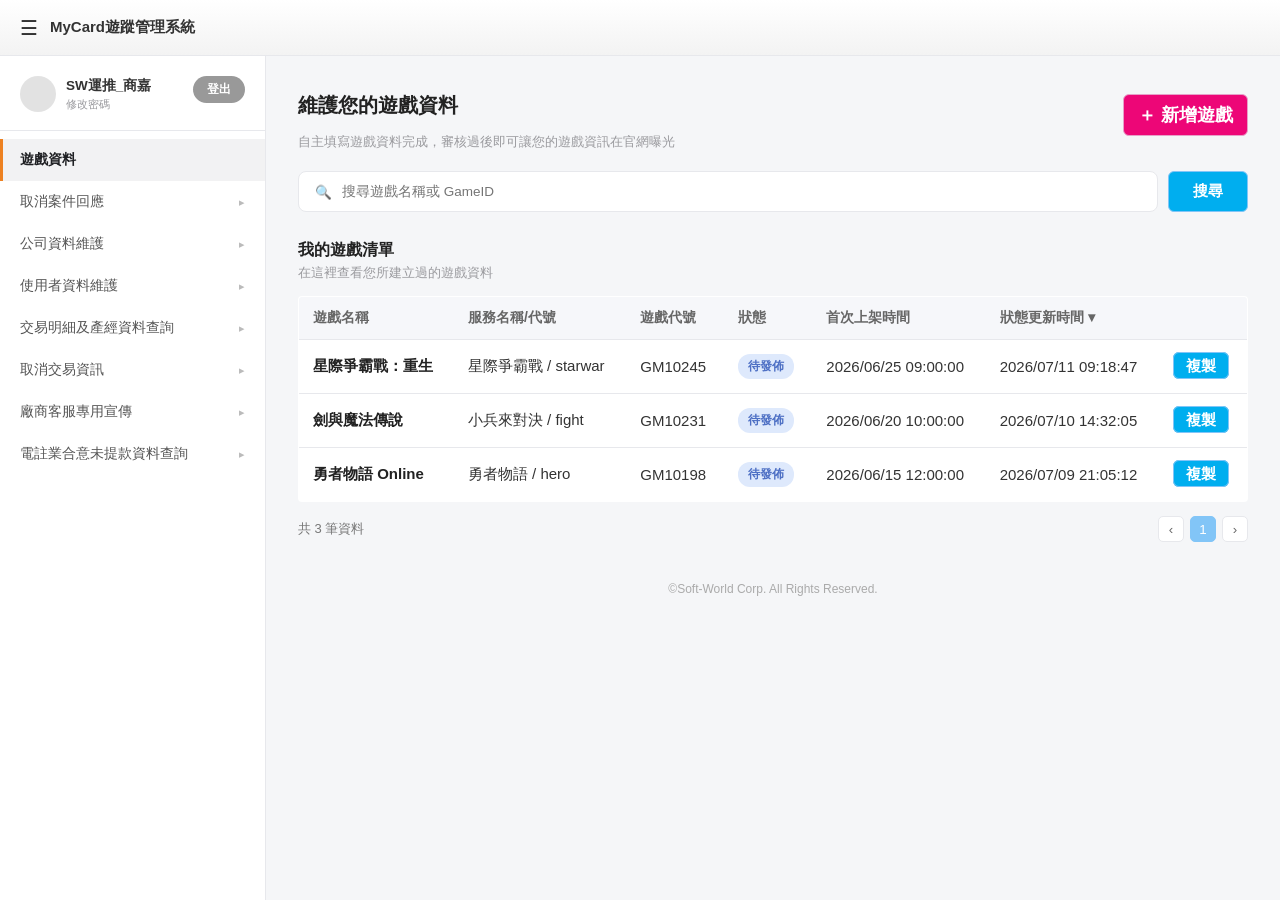
==== index.html @ adffa4f6 "0922第一次版型樣式上傳" ====
<!DOCTYPE html>
<html lang="zh-Hant">
<head>
<meta charset="UTF-8">
<title>MyCard遊蹤管理系統</title>
<link rel="stylesheet" href="css/L.css">
<link rel="stylesheet" href="css/LM.css" media="only screen and (min-width:1381px) and (max-width:1680px)">
<link rel="stylesheet" href="css/LMM.css" media="only screen and (min-width:1025px) and (max-width:1380px)">
<link rel="stylesheet" href="css/M.css" media="only screen and (min-width:600px) and (max-width:1024px)">
<link rel="stylesheet" href="css/S.css" media="only screen and (max-width:599px)">
<link rel="stylesheet" href="css/animate.min.css">
<link rel="stylesheet" href="css/motion.css"
	
<!-- jquery引入檔 -->
<script src="js/jquery-3.6.0.min.js"></script>
<script src="js/sidebar.js"></script>


</head>
<body>

<div class="topbar">
  <div class="topbar-left">
    <span class="hamburger">&#9776;</span>
	<span class="hamburger2">&#9776;</span>
    <span class="logo">MyCard遊蹤管理系統</span>
  </div>
</div>

<div class="layout">
  <div class="sidebar">
    <div class="profile">
      <div class="avatar"></div>
      <div>
        <div class="profile-name">SW運推_商嘉</div>
        <div class="profile-sub">修改密碼</div>
      </div>
      <button class="logout-btn">登出</button>
    </div>

    <div class="nav-item active-top">遊戲資料</div>
    <div class="nav-item">取消案件回應 <span class="arrow">▸</span></div>
    <div class="nav-item">公司資料維護 <span class="arrow">▸</span></div>
    <div class="nav-item">使用者資料維護 <span class="arrow">▸</span></div>
    <div class="nav-item">交易明細及產經資料查詢 <span class="arrow">▸</span></div>
    <div class="nav-item">取消交易資訊 <span class="arrow">▸</span></div>
    <div class="nav-item">廠商客服專用宣傳 <span class="arrow">▸</span></div>
    <div class="nav-item">電註業合意未提款資料查詢 <span class="arrow">▸</span></div>
  </div>

  <div class="main">

    <!-- ============ PAGE: 功能首頁 ============ -->
    <div id="page-home">
      <div class="page-header-row">
        <div class="page-header-text">
          <h1>維護您的遊戲資料</h1>
          <p>自主填寫遊戲資料完成，審核過後即可讓您的遊戲資訊在官網曝光</p>
        </div>
        <button class="btn-add-game" id="btnAddGame">＋ 新增遊戲</button>
      </div>

      <div class="search-row">
        <div class="search-box">🔍 <input type="text" placeholder="搜尋遊戲名稱或 GameID"></div>
        <button class="btn-search">搜尋</button>
      </div>

      <div class="list-header">
        <h2>我的遊戲清單</h2>
        <p>在這裡查看您所建立過的遊戲資料</p>
      </div>

      <table>
        <thead>
          <tr>
            <th>遊戲名稱</th>
            <th>服務名稱/代號</th>
            <th>遊戲代號</th>
            <th>狀態</th>
            <th>首次上架時間</th>
            <th>狀態更新時間 ▾</th>
			<th></th>
          </tr>
        </thead>
        <tbody>
          <tr>
            <td class="game-name">星際爭霸戰：重生</td>
            <td>星際爭霸戰 / starwar</td>
            <td>GM10245</td>
            <td><span class="badge">待發佈</span></td>
            <td>2026/06/25 09:00:00</td>
            <td>2026/07/11 09:18:47</td>
			<td><span class="btn-copy">複製</span></td>
          </tr>
          <tr>
            <td class="game-name">劍與魔法傳說</td>
            <td>小兵來對決 / fight</td>
            <td>GM10231</td>
            <td><span class="badge">待發佈</span></td>
            <td>2026/06/20 10:00:00</td>
            <td>2026/07/10 14:32:05</td>
			<td><span class="btn-copy">複製</span></td>
          </tr>
          <tr>
            <td class="game-name">勇者物語 Online</td>
            <td>勇者物語 / hero</td>
            <td>GM10198</td>
            <td><span class="badge">待發佈</span></td>
            <td>2026/06/15 12:00:00</td>
            <td>2026/07/09 21:05:12</td>
			<td><span class="btn-copy">複製</span></td>
          </tr>
        </tbody>
      </table>

      <div class="table-footer">
        <span>共 3 筆資料</span>
        <div class="pager">
          <button>‹</button>
          <button class="active">1</button>
          <button>›</button>
        </div>
      </div>

      <div class="footer-note">©Soft-World Corp. All Rights Reserved.</div>
    </div>

    <!-- ============ PAGE: 填寫流程（Wizard） ============ -->
    <div id="page-wizard" style="display:none;">
      <div class="page-inner">

        <div class="page-header-row">
          <div class="page-header-text">
            <h1>開始填寫您的遊戲資料</h1>
            <p>您可以在這裡自行填寫及更新遊戲資料，完成後提交 MyCard 審核，審核通過後就會公開於官網首頁。跟著填寫流程完成 5 個區塊即可。</p>
            <p class="notice-text">注意：填寫過程中如果需要先離開，記得先儲存目前資料；確認都填寫完成後，再送出審核。審核通過後，MyCard 將協助您將遊戲資料公開於官網。</p>
          </div>
          <div class="header-actions">
            <button class="btn-ghost" id="btnWithdraw">撤回審核</button>
            <button class="btn-ghost primary-ghost" id="btnSave">儲存草稿</button>
            <button class="btn-ghost primary-ghost" id="btnSaveTop">送出審核</button>
          </div>
        </div>

        <div class="proto-demo-toggle" id="protoDemoToggleWrap" style="display:none;">
          <label>
            <input type="checkbox" id="simulateFailToggle">
            原型測試用：勾選以模擬「儲存草稿」失敗狀態
          </label>
        </div>

        <div class="stepper" id="stepper">
          <div class="step-node current" data-step="1">
            <div class="step-circle">1<span class="status-badge warn">!</span></div>
            <span class="step-label">遊戲基本識別資料</span>
          </div>
          <div class="step-line"></div>

          <div class="step-node" data-step="2">
            <div class="step-circle">2<span class="status-badge warn">!</span></div>
            <span class="step-label">遊戲介紹</span>
          </div>
          <div class="step-line"></div>

          <div class="step-node" data-step="3">
            <div class="step-circle">3<span class="status-badge warn">!</span></div>
            <span class="step-label">儲值入口</span>
          </div>
          <div class="step-line"></div>

          <div class="step-node" data-step="4">
            <div class="step-circle">4<span class="status-badge warn">!</span></div>
            <span class="step-label">官方與社群連結</span>
          </div>
          <div class="step-line"></div>

          <div class="step-node" data-step="5">
            <div class="step-circle">5<span class="status-badge warn">!</span></div>
            <span class="step-label">期望上架時間</span>
          </div>
        </div>

        <div class="content-card">

          <!-- Step 1: 遊戲基本識別資料 -->
          <div class="step-content" id="step-content-1">
            <h2 class="block-title">遊戲基本識別資料</h2>
            <p class="block-desc">填寫遊戲所對應的公司、服務及遊戲代號</p>

            <div class="field-group" id="field-company">
              <div class="field-label-row">
                <span class="field-label">公司名稱</span>
                <span class="required-star">*</span>
                <span class="tooltip-wrap">
                  <button class="tooltip-icon" type="button">?</button>
                  <div class="tooltip-popover">請填寫貴公司或工作室的正式名稱，用於後台核對身分，不會顯示於網站。</div>
                </span>
              </div>
              <div class="field-caption">請填寫合約上的完整公司名稱</div>
              <input class="field-input" type="text" id="field-company-input" placeholder="公司名稱">
              <div class="field-error-msg" style="display:none;">⚠ 公司名稱為必填</div>
            </div>

            <div class="field-group">
              <div class="field-label-row">
                <span class="field-label">服務名稱/代號</span>
                <span class="required-star">*</span>
                <span class="tooltip-wrap">
                  <button class="tooltip-icon" type="button">?</button>
                  <div class="tooltip-popover">由貴公司與 MyCard 合作窗口約定的服務代號，用於系統比對資料，如不清楚請洽合作窗口。</div>
                </span>
              </div>
              <div class="field-caption">選擇此遊戲所套用的 FacServiceId 及服務名稱，作為系統及帳務報表的識別資訊，不會顯示於網站。</div>
              <div class="select-wrap">
                <input class="field-input" type="text" id="field-service-input" placeholder="服務名稱/代號" readonly>
              </div>
            </div>

            <div class="field-group">
              <div class="field-label-row">
                <span class="field-label">遊戲代號</span>
                <span class="required-star">*</span>
                <span class="tooltip-wrap">
                  <button class="tooltip-icon" type="button">?</button>
                  <div class="tooltip-popover">用於系統比對遊戲資料，請填寫正確的遊戲代號；若不清楚請洽 MyCard 窗口取得。</div>
                </span>
              </div>
              <div class="field-caption">填寫此款遊戲代號，須與您在串接時回傳的 FacGameId 相同。此代號會顯示於網站專屬頁面的網址中。</div>
              <input class="field-input" type="text" id="field-gamecode-input" placeholder="遊戲代號">
            </div>
          </div>

          <!-- Step 2: 遊戲介紹 -->
          <div class="step-content" id="step-content-2" style="display:none;">
            <h2 class="block-title">遊戲介紹</h2>
            <p class="block-desc">提供遊戲名稱、圖片及文字介紹，供 MyCard 用戶於網站查看，支援依語系分別設定</p>

            <div class="lang-tab-row">
              <div class="lang-tabs" id="langTabs">
                <div class="lang-tab active" data-lang="zh">中文（預設）</div>
                <div class="lang-tab" data-lang="en" data-label="English">English <span class="lang-tab-delete" data-lang="en">×</span></div>
                <div class="lang-tab-add-new" id="langAddBtn"><span class="plus-icon">+</span> 新增語系
                  <div class="lang-add-menu" id="langAddMenu">
                    <div class="lang-add-item" data-lang="ja" data-label="日本語">日本語</div>
                    <div class="lang-add-item" data-lang="ko" data-label="한국어">한국어</div>
                    <div class="lang-add-item" data-lang="th" data-label="ภาษาไทย">ภาษาไทย</div>
                    <div class="lang-add-item" data-lang="vi" data-label="Tiếng Việt">Tiếng Việt</div>
                  </div>
                </div>
              </div>
            </div>

            <div class="lang-field-box">
              <div class="field-group">
                <div class="field-label-row">
                  <span class="field-label">遊戲名稱</span>
                  <span class="required-star">*</span>
                  <span class="tooltip-wrap">
                    <button class="tooltip-icon" type="button">?</button>
                    <div class="tooltip-popover">填寫此語系下您希望公開的遊戲名稱，將顯示於官網頁面。</div>
                  </span>
                </div>
                <div class="field-caption">填寫您希望公開顯示的遊戲名稱。</div>
                <input class="field-input" type="text" id="field-gamename-input" placeholder="遊戲名稱">
              </div>

              <div class="field-group">
                <div class="field-label-row">
                  <span class="field-label">文字介紹</span>
                  <span class="required-star">*</span>
                  <span class="tooltip-wrap">
                    <button class="tooltip-icon" type="button">?</button>
                    <div class="tooltip-popover">建議 100–300 字，描述遊戲玩法與特色，將顯示於官網遊戲頁面。</div>
                  </span>
                </div>
                <div class="field-caption">填寫遊戲介紹內容，供用戶了解您的遊戲。</div>
                <div class="rt-toolbar">
                  <span><b>B</b></span><span><i>I</i></span><span><u>U</u></span><span><s>S</s></span><span>HTML</span><span>•</span><span>1.</span><span>&lt;&gt;</span>
                </div>
                <textarea class="rt-textarea" id="field-desc-input" placeholder="遊戲介紹內容"></textarea>
              </div>
            </div>

            <div class="field-group">
              <div class="field-label-row">
                <span class="field-label">遊戲簡稱</span>
                <span class="tooltip-wrap">
                  <button class="tooltip-icon" type="button">?</button>
                  <div class="tooltip-popover">簡短好記的名稱，玩家可用此名稱快速搜尋到您的遊戲。</div>
                </span>
              </div>
              <div class="field-caption">填寫遊戲簡稱，MyCard 用戶可透過此簡稱搜尋您的遊戲；如無簡稱，可不填寫。</div>
              <input class="field-input" type="text" id="field-shortname-input" placeholder="遊戲簡稱">
            </div>

            <div class="field-group">
              <div class="field-label-row">
                <span class="field-label">遊戲Icon圖片</span>
                <span class="required-star">*</span>
                <span class="tooltip-wrap">
                  <button class="tooltip-icon" type="button">?</button>
                  <div class="tooltip-popover">建議尺寸 512×512px，PNG格式，檔案大小 2MB 以內。</div>
                </span>
              </div>
              <div class="field-caption">您上傳的遊戲 Icon 圖片將顯示於網站的遊戲選擇頁面。</div>
              <div class="upload-row">
                <div class="upload-box" id="iconUpload">
                  <div class="upload-container" id="dropZone">
                    <input
                      type="file"
                      id="fileInput"
                      accept="image/png,image/jpeg,image/webp"
                      hidden
                    />

                    <div class="upload-content" id="uploadContent">
                    <div class="upload-icon">☁</div>
                    <h3>拖曳圖片至此上傳</h3>
                    <p>支援JPG/PNG/WEBP格式</p>

                    <button type="button" class="upload-btn">
                      選擇圖片
                    </button>
                  </div>

                  <img id="preview" class="preview" alt="圖片預覽" hidden />
                  </div>  
                </div>
              </div>
            </div>

            <div class="field-group">
              <div class="field-label-row">
                <span class="field-label">遊戲輪播圖片</span>
                <span class="required-star">*</span>
                <span class="tooltip-wrap">
                  <button class="tooltip-icon" type="button">?</button>
                  <div class="tooltip-popover">建議尺寸 1280×720px，最多6張，至少上傳1張即可送出。</div>
                </span>
              </div>
              <div class="field-caption">上傳您希望公開顯示的遊戲主視覺輪播圖片。</div>
              <div class="upload-row" id="carouselRow">
                <div class="upload-box carousel-box">
                  <div class="upload-container" id="dropZone1">
                    <input
                      type="file"
                      id="fileInput"
                      accept="image/png,image/jpeg,image/webp"
                      hidden
                    />

                    <div class="upload-content" id="uploadContent">
                    <div class="upload-icon">☁</div>
                    <h3>拖曳圖片至此上傳</h3>
                    <p>支援JPG/PNG/WEBP格式</p>

                    <button type="button" class="upload-btn">
                      選擇圖片
                    </button>
                  </div>

                  <img id="preview" class="preview" alt="圖片預覽" hidden />
                  </div>
                </div>
				<div class="upload-box carousel-box">
                  <div class="upload-container" id="dropZone2">
                    <input
                      type="file"
                      id="fileInput"
                      accept="image/png,image/jpeg,image/webp"
                      hidden
                    />

                    <div class="upload-content" id="uploadContent">
                    <div class="upload-icon">☁</div>
                    <h3>拖曳圖片至此上傳</h3>
                    <p>支援JPG/PNG/WEBP格式</p>

                    <button type="button" class="upload-btn">
                      選擇圖片
                    </button>
                  </div>

                  <img id="preview" class="preview" alt="圖片預覽" hidden />
                  </div>
                </div> 
				<div class="upload-box carousel-box">
                  <div class="upload-container" id="dropZone3">
                    <input
                      type="file"
                      id="fileInput"
                      accept="image/png,image/jpeg,image/webp"
                      hidden
                    />

                    <div class="upload-content" id="uploadContent">
                    <div class="upload-icon">☁</div>
                    <h3>拖曳圖片至此上傳</h3>
                    <p>支援JPG/PNG/WEBP格式</p>

                    <button type="button" class="upload-btn">
                      選擇圖片
                    </button>
                  </div>

                  <img id="preview" class="preview" alt="圖片預覽" hidden />
                  </div>
                </div>
				<div class="upload-box carousel-box">
                  <div class="upload-container" id="dropZone4">
                    <input
                      type="file"
                      id="fileInput"
                      accept="image/png,image/jpeg,image/webp"
                      hidden
                    />

                    <div class="upload-content" id="uploadContent">
                    <div class="upload-icon">☁</div>
                    <h3>拖曳圖片至此上傳</h3>
                    <p>支援JPG/PNG/WEBP格式</p>

                    <button type="button" class="upload-btn">
                      選擇圖片
                    </button>
                  </div>

                  <img id="preview" class="preview" alt="圖片預覽" hidden />
                  </div>
                </div>
				<div class="upload-box carousel-box">
                  <div class="upload-container" id="dropZone5">
                    <input
                      type="file"
                      id="fileInput"
                      accept="image/png,image/jpeg,image/webp"
                      hidden
                    />

                    <div class="upload-content" id="uploadContent">
                    <div class="upload-icon">☁</div>
                    <h3>拖曳圖片至此上傳</h3>
                    <p>支援JPG/PNG/WEBP格式</p>

                    <button type="button" class="upload-btn">
                      選擇圖片
                    </button>
                  </div>

                  <img id="preview" class="preview" alt="圖片預覽" hidden />
                  </div>
                </div>
				<div class="upload-box carousel-box">
                  <div class="upload-container" id="dropZone6">
                    <input
                      type="file"
                      id="fileInput"
                      accept="image/png,image/jpeg,image/webp"
                      hidden
                    />

                    <div class="upload-content" id="uploadContent">
                    <div class="upload-icon">☁</div>
                    <h3>拖曳圖片至此上傳</h3>
                    <p>支援JPG/PNG/WEBP格式</p>

                    <button type="button" class="upload-btn">
                      選擇圖片
                    </button>
                  </div>

                  <img id="preview" class="preview" alt="圖片預覽" hidden />
                  </div>
                </div>
              </div>
			  
			
			
			 
              <div class="upload-caption">至少上傳1張即可，不需要6張全部上傳</div>
            </div>

            <div class="field-group">
              <div class="field-label-row">
                <span class="field-label">遊戲標籤</span>
                <span class="required-star">*</span>
                <span class="tooltip-wrap">
                  <button class="tooltip-icon" type="button">?</button>
                  <div class="tooltip-popover">選擇符合遊戲類型的標籤，最多可選5個。</div>
                </span>
              </div>
              <div class="field-caption">設定遊戲標籤，方便用戶依標籤找到您的遊戲。</div>
              <div class="tag-row">
                <input class="field-input tag-input" type="text" id="field-tags-input" placeholder="遊戲標籤" readonly>
                <button class="btn-tag-select" type="button" id="btnTagSelect">選擇標籤</button>
              </div>
            </div>

            <div class="field-group">
              <div class="field-label-row">
                <span class="field-label">遊玩裝置</span>
                <span class="required-star">*</span>
                <span class="tooltip-wrap">
                  <button class="tooltip-icon" type="button">?</button>
                  <div class="tooltip-popover">可複選，請勾選此遊戲支援的所有遊玩裝置。</div>
                </span>
              </div>
              <div class="field-caption">選擇您的遊戲支援的遊玩裝置。</div>
              <div class="checkbox-row">
                <label class="checkbox-option"><input type="checkbox" name="playDevice" value="mobile"><span class="checkbox-box"></span><span>手機</span></label>
                <label class="checkbox-option"><input type="checkbox" name="playDevice" value="pc"><span class="checkbox-box"></span><span>電腦</span></label>
                <label class="checkbox-option"><input type="checkbox" name="playDevice" value="xbox"><span class="checkbox-box"></span><span>Xbox</span></label>
                <label class="checkbox-option"><input type="checkbox" name="playDevice" value="playstation"><span class="checkbox-box"></span><span>PlayStation</span></label>
                <label class="checkbox-option"><input type="checkbox" name="playDevice" value="switch"><span class="checkbox-box"></span><span>Switch/Switch2</span></label>
                <label class="checkbox-option"><input type="checkbox" name="playDevice" value="steam"><span class="checkbox-box"></span><span>Steam</span></label>
              </div>
            </div>

            <div class="field-group">
              <div class="field-label-row">
                <span class="field-label">遊戲分級</span>
                <span class="required-star">*</span>
                <span class="tooltip-wrap">
                  <button class="tooltip-icon" type="button">?</button>
                  <div class="tooltip-popover">請依據數位發展部公告之遊戲分級標準選擇對應級別。</div>
                </span>
              </div>
              <div class="field-caption">依據數位發展部相關規定，請選擇適用的遊戲分級。</div>
              <div class="select-wrap">
                <select class="field-input" id="field-rating-select" required>
                  <option value="" disabled selected>遊戲分級</option>
                  <option value="general">普遍級</option>
                  <option value="protect">保護級</option>
                  <option value="guide12">輔導級12+</option>
                  <option value="guide15">輔導級15+</option>
                  <option value="restricted">限制級</option>
                </select>
              </div>
            </div>
          </div>

          <!-- Step 3: 儲值入口 -->
          <div class="step-content" id="step-content-3" style="display:none;">
            <h2 class="block-title">儲值入口</h2>
            <p class="block-desc">提供玩家使用 MyCard 儲值所需的相關連結</p>

            <div class="field-group">
              <div class="field-label-row">
                <span class="field-label">儲值方式</span>
                <span class="required-star">*</span>
                <span class="tooltip-wrap">
                  <button class="tooltip-icon" type="button">?</button>
                  <div class="tooltip-popover">可複選，請勾選此遊戲提供的 MyCard 儲值方式，勾選後將顯示對應的填寫欄位。</div>
                </span>
              </div>
              <div class="field-caption">選擇此遊戲提供的MyCard 儲值方式</div>
              <div class="checkbox-row">
                <label class="checkbox-option"><input type="checkbox" id="topup-web" name="topupMethod" value="web"><span class="checkbox-box"></span><span>網頁儲值</span></label>
                <label class="checkbox-option"><input type="checkbox" id="topup-mobile" name="topupMethod" value="mobile"><span class="checkbox-box"></span><span>手機內儲值</span></label>
                <label class="checkbox-option"><input type="checkbox" id="topup-pc" name="topupMethod" value="pc"><span class="checkbox-box"></span><span>PC儲值</span></label>
              </div>
            </div>

            <!-- 網頁儲值 -->
            <div id="topup-section-web" class="topup-method-box method-web" style="display:none;">
              <div class="topup-method-title-row">
                <span class="topup-method-tag">網頁儲值</span>
              </div>
              <div class="field-group">
                <div class="field-label-row">
                  <span class="field-label">web shop 連結</span>
                  <span class="required-star">*</span>
                  <span class="tooltip-wrap">
                    <button class="tooltip-icon" type="button">?</button>
                    <div class="tooltip-popover">請貼上完整網址，需以 https:// 開頭。</div>
                  </span>
                </div>
                <div class="field-caption">提供含MyCard 儲值功能的網頁商店連結</div>
                <input class="field-input" type="text" id="field-webshop-input" placeholder="https://">
              </div>
            </div>

            <!-- 手機內儲值 -->
            <div id="topup-section-mobile" class="topup-method-box method-mobile" style="display:none;">
              <div class="topup-method-title-row">
                <span class="topup-method-tag">手機內儲值</span>
              </div>
              <div class="field-group">
                <div class="field-label-row">
                  <span class="field-label">Android APK 連結</span>
                  <span class="required-star">*</span>
                  <span class="tooltip-wrap">
                    <button class="tooltip-icon" type="button">?</button>
                    <div class="tooltip-popover">請提供可直接下載 APK 安裝檔的網址。</div>
                  </span>
                </div>
                <div class="field-caption">提供含MyCard 儲值功能的APK安裝包供用戶下載</div>
                <input class="field-input" type="text" id="field-androidapk-input" placeholder="https://">
              </div>

              <div class="field-group">
                <div class="field-label-row">
                  <span class="field-label">iOS App Store 連結</span>
                  <span class="tooltip-wrap">
                    <button class="tooltip-icon" type="button">?</button>
                    <div class="tooltip-popover">請貼上完整的 App Store 商店網址，需以 https:// 開頭。</div>
                  </span>
                </div>
                <div class="field-caption">如iOS 版提供MyCard儲值入口，請填寫App Store下載連結</div>
                <input class="field-input" type="text" id="field-iosappstore-input" placeholder="https://">
              </div>
            </div>

            <!-- PC儲值 -->
            <div id="topup-section-pc" class="topup-method-box method-pc" style="display:none;">
              <div class="topup-method-title-row">
                <span class="topup-method-tag">PC儲值</span>
              </div>
              <div class="field-group">
                <div class="field-label-row">
                  <span class="field-label">PC版 連結</span>
                  <span class="required-star">*</span>
                  <span class="tooltip-wrap">
                    <button class="tooltip-icon" type="button">?</button>
                    <div class="tooltip-popover">請提供 PC 版下載或啟動網址。</div>
                  </span>
                </div>
                <div class="field-caption">提供支援 MyCard 儲值的 PC 版遊戲安裝連結</div>
                <input class="field-input" type="text" id="field-pcstore-input" placeholder="https://">
              </div>
            </div>

            <!-- 帳號不相通（所有欄位最下方，非必填） -->
            <div class="field-group" id="topup-account-not-shared-group">
              <div class="field-label-row">
                <span class="field-label">帳號不相通</span>
                <span class="tooltip-wrap">
                  <button class="tooltip-icon" type="button">?</button>
                  <div class="tooltip-popover">請確認用戶是否可使用同一遊戲帳號，在不同裝置（如網頁／手機／PC）間繼續遊玩進度。</div>
                </span>
              </div>
              <div class="field-caption warn">注意！若您勾選"是"，代表用戶無法使用同一遊戲帳號在不同裝置遊玩</div>
              <div class="radio-row">
                <label class="radio-option"><input type="radio" name="accountNotShared" value="yes"><span class="radio-dot"></span><span>是</span></label>
                <label class="radio-option"><input type="radio" name="accountNotShared" value="no"><span class="radio-dot"></span><span>否</span></label>
              </div>
            </div>
          </div>

          <!-- Step 4: 官方與社群連結 -->
          <div class="step-content" id="step-content-4" style="display:none;">
            <h2 class="block-title">官方與社群連結</h2>
            <p class="block-desc">提供用戶更多遊戲相關資訊及官方動態</p>

            <div class="field-group">
              <div class="field-label-row">
                <span class="field-label">官方網站連結</span>
                <span class="tooltip-wrap">
                  <button class="tooltip-icon" type="button">?</button>
                  <div class="tooltip-popover">請貼上完整的官方網站網址，需以 https:// 開頭。</div>
                </span>
              </div>
              <div class="field-caption">提供遊戲官方網站連結，方便用戶查看遊戲相關資訊</div>
              <input class="field-input" type="text" id="field-website-input" placeholder="https://">
            </div>

            <div class="field-group">
              <div class="field-label-row">
                <span class="field-label">粉絲團連結</span>
                <span class="tooltip-wrap">
                  <button class="tooltip-icon" type="button">?</button>
                  <div class="tooltip-popover">請貼上完整的粉絲專頁或社群網址，需以 https:// 開頭。</div>
                </span>
              </div>
              <div class="field-caption">提供遊戲官方粉絲團連結，方便用戶查看遊戲最新消息</div>
              <input class="field-input" type="text" id="field-fanpage-input" placeholder="https://">
            </div>
          </div>

          <!-- Step 5: 期望上架時間 -->
          <div class="step-content" id="step-content-5" style="display:none;">
            <h2 class="block-title">期望上架時間</h2>
            <p class="block-desc">填寫您期望的上架時間，供 MyCard 審核及安排上架作業時參考。</p>

            <div class="field-group">
              <div class="field-label-row">
                <span class="field-label">期望上架時間</span>
                <span class="required-star">*</span>
                <span class="tooltip-wrap">
                  <button class="tooltip-icon" type="button">?</button>
                  <div class="tooltip-popover">點擊欄位開啟時間選擇器，選擇您期望曝光的日期與時間（精確到分鐘）。</div>
                </span>
              </div>
              <div class="datetime-wrap">
                <input class="field-input" type="text" id="field-datetime-input" placeholder="2026/09/11 15:30" readonly>
                <div class="dt-picker" id="dtPicker">
                  <div class="dt-cal-header">
                    <button type="button" class="dt-nav" id="dtPrevMonth">‹</button>
                    <span class="dt-cal-title" id="dtCalTitle">2026年9月</span>
                    <button type="button" class="dt-nav" id="dtNextMonth">›</button>
                  </div>
                  <div class="dt-weekdays"><span>日</span><span>一</span><span>二</span><span>三</span><span>四</span><span>五</span><span>六</span></div>
                  <div class="dt-days" id="dtDays"></div>
                  <div class="dt-time-row">
                    <span class="dt-time-label">時間</span>
                    <select id="dtHour"></select>
                    <span>:</span>
                    <select id="dtMinute"></select>
                  </div>
                  <div class="dt-actions">
                    <button type="button" class="dt-cancel" id="dtCancel">取消</button>
                    <button type="button" class="dt-confirm" id="dtConfirm">確定</button>
                  </div>
                </div>
              </div>
            </div>
          </div>

        </div>

        <div class="page-footer">
          <a class="btn-ghost" id="prevBtn" style="text-decoration:none;display:none;align-items:center;">‹ 上一步</a>
          <span class="step-count" id="stepCountText">Step 1 of 5</span>
          <div style="display:flex;align-items:center;gap:10px;">
            <button class="btn-ghost primary-ghost" id="btnPreview" style="display:none;">預覽</button>
            <button class="btn-next" id="nextBtn">下一步 ›</button>
            <button class="btn-submit" id="btnSubmit" style="display:none;">送出審核</button>
          </div>
        </div>

        <div class="footer-note">©Soft-World Corp. All Rights Reserved.</div>
      </div>
    </div>

  </div>
</div>

<!-- Tag selection modal -->
<div class="tag-modal-overlay" id="tagModalOverlay">
  <div class="tag-modal-box">
    <div class="tag-modal-header">
      <h3>選擇標籤</h3>
      <button class="tag-modal-close" id="tagModalClose" type="button">✕</button>
    </div>
    <div class="tag-modal-body" id="tagModalBody"></div>
    <div class="tag-modal-footer">
      <span class="tag-modal-status" id="tagModalStatus"></span>
      <button class="tag-modal-done" id="tagModalDone" type="button">完成</button>
    </div>
  </div>
</div>

<!-- Result modal (save / submit) -->
<div class="modal-overlay" id="modalOverlay">
  <div class="modal-box">
    <div class="modal-icon" id="modalIcon">
      <span class="icon-check" id="iconCheck">✓</span>
      <span class="icon-x" id="iconX">✕</span>
    </div>
    <p class="modal-message" id="modalMessage"></p>
    <p class="modal-note" id="modalNote"></p>
    <button class="modal-confirm-btn" id="modalConfirmBtn">確定</button>
  </div>
</div>

<script>
  /* ============================================================
     Page navigation state
     ============================================================ */
  let currentStep = 1;
  const TOTAL_STEPS = 5;
  const stepComplete = {1:false, 2:false, 3:false, 4:false, 5:false};

  const homeEl = document.getElementById('page-home');
  const wizardEl = document.getElementById('page-wizard');

  function showPage(page){
    if(page === 'home'){
      homeEl.style.display = '';
      wizardEl.style.display = 'none';
    } else {
      homeEl.style.display = 'none';
      wizardEl.style.display = '';
    }
    window.scrollTo({top:0, behavior:'smooth'});
  }

  function showStepContent(step){
    for(let i=1;i<=TOTAL_STEPS;i++){
      document.getElementById('step-content-'+i).style.display = (i===step) ? '' : 'none';
    }
    document.getElementById('stepCountText').textContent = 'Step ' + step + ' of ' + TOTAL_STEPS;
    document.getElementById('prevBtn').style.display = (step===1) ? 'none' : 'inline-flex';
    document.getElementById('nextBtn').style.display = (step===TOTAL_STEPS) ? 'none' : '';
    document.getElementById('btnSubmit').style.display = (step===TOTAL_STEPS) ? '' : 'none';
    document.getElementById('btnPreview').style.display = (step===1) ? 'none' : 'inline-block';
    document.getElementById('protoDemoToggleWrap').style.display = (step===TOTAL_STEPS) ? '' : 'none';
    window.scrollTo({top:0, behavior:'smooth'});
  }

  function updateStepperUI(){
    for(let i=1;i<=TOTAL_STEPS;i++){
      const node = document.querySelector('.step-node[data-step="'+i+'"]');
      const badge = node.querySelector('.status-badge');
      node.classList.remove('current','done');
      if(i === currentStep) node.classList.add('current');
      if(stepComplete[i]){
        node.classList.add('done');
        badge.classList.remove('warn');
        badge.classList.add('ok');
        badge.textContent = '✓';
      } else {
        badge.classList.remove('ok');
        badge.classList.add('warn');
        badge.textContent = '!';
      }
    }
    const lines = document.querySelectorAll('#stepper .step-line');
    lines.forEach((line, idx)=>{
      const stepBefore = idx + 1;
      line.style.background = stepComplete[stepBefore] ? 'var(--green)' : '#dcdde1';
    });
  }

  /* ============================================================
     Required-field completion checks per step
     ============================================================ */
  function checkStep1Complete(){
    const company = document.getElementById('field-company-input').value.trim();
    const service = document.getElementById('field-service-input').value.trim();
    const gamecode = document.getElementById('field-gamecode-input').value.trim();
    return !!(company && service && gamecode);
  }

  function checkStep2Complete(){
    const zh = langData.zh;
    const iconFilled = document.getElementById('iconUpload').classList.contains('filled');
    const anyCarouselFilled = Array.from(document.querySelectorAll('.carousel-box')).some(b=>b.classList.contains('filled'));
    const tagsFilled = document.getElementById('field-tags-input').value.trim();
    const deviceFilled = Array.from(document.querySelectorAll('input[name="playDevice"]')).some(cb=>cb.checked);
    const ratingFilled = document.getElementById('field-rating-select').value;
    return !!(zh.name.trim() && zh.desc.trim() && iconFilled && anyCarouselFilled && tagsFilled && deviceFilled && ratingFilled);
  }

  function checkStep5Complete(){
    return !!document.getElementById('field-datetime-input').value.trim();
  }

  function checkStep3Complete(){
    const wantsWeb = document.getElementById('topup-web').checked;
    const wantsMobile = document.getElementById('topup-mobile').checked;
    const wantsPC = document.getElementById('topup-pc').checked;

    if(wantsWeb){
      if(!document.getElementById('field-webshop-input').value.trim()) return false;
    }
    if(wantsMobile){
      const apk = document.getElementById('field-androidapk-input').value.trim();
      if(!apk) return false;
    }
    if(wantsPC){
      if(!document.getElementById('field-pcstore-input').value.trim()) return false;
    }
    return true;
  }

  function evaluateStepComplete(step){
    if(step === 1) return checkStep1Complete();
    if(step === 2){ saveCurrentLangData(); return checkStep2Complete(); }
    if(step === 3) return checkStep3Complete();
    if(step === 4) return true;  // 本區塊皆為非必填
    if(step === 5) return checkStep5Complete();
    return false;
  }

  function evaluateAndMarkCurrentStep(){
    stepComplete[currentStep] = evaluateStepComplete(currentStep);
  }

  /* ============================================================
     Next / Prev / Stepper navigation
     規則：不論該頁必填是否完成，都可以點擊上一步/下一步/流程節點切換頁面，
     但流程圖上的圖示會依照當頁必填完成狀況顯示綠色打勾或橘色驚嘆號。
     ============================================================ */
  document.getElementById('nextBtn').addEventListener('click', ()=>{
    evaluateAndMarkCurrentStep();
    currentStep = Math.min(currentStep + 1, TOTAL_STEPS);
    showStepContent(currentStep);
    updateStepperUI();
  });

  document.getElementById('prevBtn').addEventListener('click', ()=>{
    evaluateAndMarkCurrentStep();
    currentStep = Math.max(currentStep - 1, 1);
    showStepContent(currentStep);
    updateStepperUI();
  });

  document.querySelectorAll('.step-node').forEach(node=>{
    node.addEventListener('click', (e)=>{
      e.stopPropagation();
      const target = parseInt(node.getAttribute('data-step'), 10);
      if(target === currentStep){
        document.querySelector('.content-card').scrollIntoView({behavior:'smooth', block:'start'});
        return;
      }
      evaluateAndMarkCurrentStep();
      currentStep = target;
      showStepContent(currentStep);
      updateStepperUI();
    });
  });

  /* ============================================================
     Home -> Wizard entry / reset
     ============================================================ */
  function resetWizardForm(){
    // step1
    document.getElementById('field-company-input').value = '';
    document.getElementById('field-service-input').value = '';
    document.getElementById('field-gamecode-input').value = '';
    document.getElementById('field-company').classList.remove('error');
    document.querySelector('#field-company .field-error-msg').style.display = 'none';

    // step2 — remove any extra language tabs, keep zh & en
    document.querySelectorAll('.lang-tab').forEach(tab=>{
      const lang = tab.getAttribute('data-lang');
      if(lang !== 'zh' && lang !== 'en') tab.remove();
    });
    document.getElementById('langAddMenu').innerHTML = LANG_ADD_MENU_DEFAULT_HTML;
    Object.keys(langData).forEach(k=>delete langData[k]);
    langData.zh = {name:'', desc:''};
    langData.en = {name:'', desc:''};
    currentLang = 'zh';
    document.querySelectorAll('.lang-tab').forEach(t=>t.classList.remove('active'));
    document.querySelector('.lang-tab[data-lang="zh"]').classList.add('active');
    loadLangData('zh');
    document.getElementById('field-shortname-input').value = '';

    document.getElementById('iconUpload').classList.remove('filled');
    document.querySelectorAll('.carousel-box').forEach(b=>b.classList.remove('filled'));
    document.getElementById('field-tags-input').value = '';
    TAG_CATEGORIES.forEach(cat=>tagSelections[cat.key].clear());
    document.querySelectorAll('input[name="playDevice"]').forEach(cb=>cb.checked=false);
    document.getElementById('field-rating-select').value = '';

    // step3 (儲值入口)
    document.querySelectorAll('input[name="topupMethod"]').forEach(cb=>cb.checked=false);
    document.getElementById('field-webshop-input').value = '';
    document.getElementById('field-androidapk-input').value = '';
    document.getElementById('field-iosappstore-input').value = '';
    document.getElementById('field-pcstore-input').value = '';
    document.querySelectorAll('input[name="accountNotShared"]').forEach(r=>r.checked=false);
    updateTopupSections();

    // step4
    document.getElementById('field-website-input').value = '';
    document.getElementById('field-fanpage-input').value = '';

    // step5
    document.getElementById('field-datetime-input').value = '';
    selectedDate = null;
    document.getElementById('simulateFailToggle').checked = false;

    stepComplete[1]=stepComplete[2]=stepComplete[3]=stepComplete[4]=stepComplete[5]=false;
  }

  function enterWizard(){
    resetWizardForm();
    currentStep = 1;
    showPage('wizard');
    showStepContent(1);
    updateStepperUI();
  }

  document.getElementById('btnAddGame').addEventListener('click', enterWizard);

  /* ============================================================
     Tooltip toggle (global)
     ============================================================ */
  document.querySelectorAll('.tooltip-icon').forEach(btn=>{
    btn.addEventListener('click', (e)=>{
      e.stopPropagation();
      const wrap = btn.closest('.tooltip-wrap');
      const wasOpen = wrap.classList.contains('open');
      document.querySelectorAll('.tooltip-wrap.open').forEach(w=>w.classList.remove('open'));
      if(!wasOpen) wrap.classList.add('open');
    });
  });
  document.addEventListener('click', ()=>{
    document.querySelectorAll('.tooltip-wrap.open').forEach(w=>w.classList.remove('open'));
    document.getElementById('langAddMenu').classList.remove('open');
  });

  // demo: allow clicking the readonly select-style input to fill a sample value
  document.getElementById('field-service-input').addEventListener('click', function(){
    this.value = '小兵來對決 / binfight';
    this.readOnly = true;
  });

  /* ============================================================
     Step 2: Language tabs
     ============================================================ */
  const langData = { zh:{name:'', desc:''}, en:{name:'', desc:''} };
  let currentLang = 'zh';
  const LANG_ADD_MENU_DEFAULT_HTML = document.getElementById('langAddMenu').innerHTML;

  const nameInput = document.getElementById('field-gamename-input');
  const shortInput = document.getElementById('field-shortname-input');
  const descInput = document.getElementById('field-desc-input');

  function saveCurrentLangData(){
    langData[currentLang] = { name: nameInput.value, desc: descInput.value };
  }
  function loadLangData(lang){
    const d = langData[lang] || {name:'',desc:''};
    nameInput.value = d.name;
    descInput.value = d.desc;
  }
  function switchLang(lang){
    if(lang === currentLang) return;
    saveCurrentLangData();
    currentLang = lang;
    loadLangData(lang);
    document.querySelectorAll('.lang-tab').forEach(t=>t.classList.remove('active'));
    const targetTab = document.querySelector('.lang-tab[data-lang="'+lang+'"]');
    if(targetTab) targetTab.classList.add('active');
  }

  document.getElementById('langTabs').addEventListener('click', (e)=>{
    const delBtn = e.target.closest('.lang-tab-delete');
    if(delBtn){
      e.stopPropagation();
      const lang = delBtn.getAttribute('data-lang');
      const tabEl = delBtn.closest('.lang-tab');
      const label = tabEl.getAttribute('data-label') || tabEl.textContent.replace('×','').trim();
      const sure = confirm('確定要刪除語系「' + label + '」嗎？此語系下已填寫的內容將會一併移除。');
      if(!sure) return;
      delete langData[lang];
      tabEl.remove();
      if(currentLang === lang){
        currentLang = 'zh';
        loadLangData('zh');
        document.querySelectorAll('.lang-tab').forEach(t=>t.classList.remove('active'));
        document.querySelector('.lang-tab[data-lang="zh"]').classList.add('active');
      }
      return;
    }
    const tab = e.target.closest('.lang-tab');
    if(tab) switchLang(tab.getAttribute('data-lang'));
  });

  const langAddBtn = document.getElementById('langAddBtn');
  const langAddMenu = document.getElementById('langAddMenu');
  langAddBtn.addEventListener('click', (e)=>{
    e.stopPropagation();
    langAddMenu.classList.toggle('open');
  });
  langAddMenu.addEventListener('click', (e)=>{
    e.stopPropagation();
    const item = e.target.closest('.lang-add-item');
    if(!item) return;
    const lang = item.getAttribute('data-lang');
    const label = item.getAttribute('data-label');
    langAddMenu.classList.remove('open');

    if(document.querySelector('.lang-tab[data-lang="'+lang+'"]')){
      switchLang(lang);
      return;
    }
    langData[lang] = {name:'', desc:''};
    const newTab = document.createElement('div');
    newTab.className = 'lang-tab';
    newTab.setAttribute('data-lang', lang);
    newTab.setAttribute('data-label', label);
    newTab.innerHTML = label + ' <span class="lang-tab-delete" data-lang="' + lang + '">×</span>';
    document.getElementById('langTabs').insertBefore(newTab, langAddBtn);
    switchLang(lang);
    item.remove();
  });

  /* ============================================================
     Step 2: Upload boxes
     ============================================================ */
  function wireUploadBox(box){
    box.addEventListener('click', ()=>{
      if(box.classList.contains('filled')){
        box.classList.remove('filled');
        setTimeout(()=>{ box.classList.add('filled'); }, 50);
      } else {
        box.classList.add('filled');
      }
    });
  }
  wireUploadBox(document.getElementById('iconUpload'));
  document.querySelectorAll('.carousel-box').forEach(box=>wireUploadBox(box));

  /* ============================================================
     Step 3: 儲值入口 — 依「儲值方式」勾選狀態顯示對應欄位
     ============================================================ */
  const topupWeb = document.getElementById('topup-web');
  const topupMobile = document.getElementById('topup-mobile');
  const topupPC = document.getElementById('topup-pc');
  const topupSectionWeb = document.getElementById('topup-section-web');
  const topupSectionMobile = document.getElementById('topup-section-mobile');
  const topupSectionPC = document.getElementById('topup-section-pc');

  function updateTopupSections(){
    topupSectionWeb.style.display = topupWeb.checked ? 'block' : 'none';
    topupSectionMobile.style.display = topupMobile.checked ? 'block' : 'none';
    topupSectionPC.style.display = topupPC.checked ? 'block' : 'none';
  }
  [topupWeb, topupMobile, topupPC].forEach(cb=>{
    cb.addEventListener('change', updateTopupSections);
  });

  /* ============================================================
     Step 2: Tag selection modal
     ============================================================ */
  const TAG_CATEGORIES = [
    { key: 'product', name: '產品分類', options: ['手機遊戲','主機遊戲','PC遊戲','網頁遊戲','卡牌遊戲','桌遊'] },
    { key: 'genre', name: '遊戲類型', options: ['RPG','動作','策略','射擊','模擬','益智','運動','競速','恐怖','卡牌對戰'] },
    { key: 'story', name: '故事題材', options: ['奇幻','科幻','武俠','校園','都市','歷史','末日','偵探','戀愛','恐怖驚悚'] },
    { key: 'gameplay', name: '遊戲玩法', options: ['開放世界','回合制','即時戰鬥','生存','建造經營','多人連線','單機','塔防','Roguelike','卡牌構築'] }
  ];
  const MAX_PER_CATEGORY = 3;
  const tagSelections = {};
  TAG_CATEGORIES.forEach(cat => tagSelections[cat.key] = new Set());

  const tagModalOverlay = document.getElementById('tagModalOverlay');
  const tagModalBody = document.getElementById('tagModalBody');
  const tagModalStatus = document.getElementById('tagModalStatus');

  function renderTagModal(){
    tagModalBody.innerHTML = '';
    TAG_CATEGORIES.forEach(cat=>{
      const catDiv = document.createElement('div');
      catDiv.className = 'tag-category';
      const head = document.createElement('div');
      head.className = 'tag-category-head';
      head.innerHTML = '<span class="tag-category-name">' + cat.name + '</span>' +
        '<span class="tag-category-error" id="err-' + cat.key + '"></span>';
      catDiv.appendChild(head);

      const row = document.createElement('div');
      row.className = 'tag-pill-row';
      cat.options.forEach(opt=>{
        const pill = document.createElement('div');
        pill.className = 'tag-pill';
        if(tagSelections[cat.key].has(opt)) pill.classList.add('selected');
        pill.innerHTML = '<span class="tag-pill-dot"></span><span>' + opt + '</span>';
        pill.addEventListener('click', ()=> toggleTag(cat.key, opt));
        row.appendChild(pill);
      });
      catDiv.appendChild(row);
      tagModalBody.appendChild(catDiv);
    });
    updateTagStatus();
  }

  function showCategoryError(key, message){
    const el = document.getElementById('err-' + key);
    if(!el) return;
    el.textContent = message;
    el.classList.add('show');
  }
  function clearCategoryError(key){
    const el = document.getElementById('err-' + key);
    if(!el) return;
    el.textContent = '';
    el.classList.remove('show');
  }

  function toggleTag(key, label){
    const set = tagSelections[key];
    if(set.has(label)){
      set.delete(label);
      clearCategoryError(key);
    } else {
      if(set.size >= MAX_PER_CATEGORY){
        showCategoryError(key, '每項標籤類別最多3項');
        return;
      }
      set.add(label);
      clearCategoryError(key);
    }
    renderTagModal();
  }

  function updateTagStatus(){
    const allFilled = TAG_CATEGORIES.every(cat => tagSelections[cat.key].size > 0);
    if(allFilled){
      tagModalStatus.textContent = '已完成所有分類的標籤選擇';
      tagModalStatus.classList.add('ok');
    } else {
      tagModalStatus.textContent = '請至少為每個分類選擇1個標籤';
      tagModalStatus.classList.remove('ok');
    }
  }

  function openTagModal(){
    renderTagModal();
    tagModalOverlay.classList.add('open');
  }
  function closeTagModal(){
    tagModalOverlay.classList.remove('open');
  }

  document.getElementById('btnTagSelect').addEventListener('click', openTagModal);
  document.getElementById('tagModalClose').addEventListener('click', closeTagModal);
  tagModalOverlay.addEventListener('click', (e)=>{ if(e.target === tagModalOverlay) closeTagModal(); });

  document.getElementById('tagModalDone').addEventListener('click', ()=>{
    let hasError = false;
    TAG_CATEGORIES.forEach(cat=>{
      if(tagSelections[cat.key].size === 0){
        showCategoryError(cat.key, '至少需要選擇1個標籤選項');
        hasError = true;
      }
    });
    if(hasError) return;
    const allTags = [];
    TAG_CATEGORIES.forEach(cat=>{ tagSelections[cat.key].forEach(t => allTags.push(t)); });
    document.getElementById('field-tags-input').value = allTags.join('、');
    closeTagModal();
  });

  /* ============================================================
     Step 5: Datetime picker
     ============================================================ */
  const dtInput = document.getElementById('field-datetime-input');
  const dtPicker = document.getElementById('dtPicker');
  const dtCalTitle = document.getElementById('dtCalTitle');
  const dtDays = document.getElementById('dtDays');
  const dtHour = document.getElementById('dtHour');
  const dtMinute = document.getElementById('dtMinute');

  const today = new Date();
  let viewYear = today.getFullYear();
  let viewMonth = today.getMonth();
  let selectedDate = null;

  for(let h=0; h<24; h++){
    const opt = document.createElement('option');
    opt.value = h; opt.textContent = String(h).padStart(2,'0');
    dtHour.appendChild(opt);
  }
  for(let m=0; m<60; m++){
    const opt = document.createElement('option');
    opt.value = m; opt.textContent = String(m).padStart(2,'0');
    dtMinute.appendChild(opt);
  }
  dtHour.value = 12;
  dtMinute.value = 0;

  function renderCalendar(){
    dtCalTitle.textContent = viewYear + '年' + (viewMonth+1) + '月';
    dtDays.innerHTML = '';
    const firstDay = new Date(viewYear, viewMonth, 1).getDay();
    const daysInMonth = new Date(viewYear, viewMonth+1, 0).getDate();
    for(let i=0; i<firstDay; i++){
      const blank = document.createElement('span');
      blank.className = 'dt-day dt-day-blank';
      dtDays.appendChild(blank);
    }
    for(let d=1; d<=daysInMonth; d++){
      const cell = document.createElement('span');
      cell.className = 'dt-day';
      cell.textContent = d;
      if(selectedDate && selectedDate.y===viewYear && selectedDate.m===viewMonth && selectedDate.d===d){
        cell.classList.add('selected');
      }
      const isToday = (viewYear===today.getFullYear() && viewMonth===today.getMonth() && d===today.getDate());
      if(isToday) cell.classList.add('today');
      cell.addEventListener('click', ()=>{
        selectedDate = {y:viewYear, m:viewMonth, d:d};
        renderCalendar();
      });
      dtDays.appendChild(cell);
    }
  }
  renderCalendar();

  document.getElementById('dtPrevMonth').addEventListener('click', (e)=>{
    e.stopPropagation();
    viewMonth--; if(viewMonth<0){ viewMonth=11; viewYear--; }
    renderCalendar();
  });
  document.getElementById('dtNextMonth').addEventListener('click', (e)=>{
    e.stopPropagation();
    viewMonth++; if(viewMonth>11){ viewMonth=0; viewYear++; }
    renderCalendar();
  });

  function openPicker(){ dtPicker.classList.add('open'); }
  function closePicker(){ dtPicker.classList.remove('open'); }

  dtInput.addEventListener('click', (e)=>{ e.stopPropagation(); openPicker(); });
  dtPicker.addEventListener('click', (e)=> e.stopPropagation());
  document.addEventListener('click', ()=>{ closePicker(); });

  document.getElementById('dtCancel').addEventListener('click', ()=>{ closePicker(); });

  document.getElementById('dtConfirm').addEventListener('click', ()=>{
    if(!selectedDate){ alert('請先在日曆上選擇日期'); return; }
    const y = selectedDate.y;
    const m = String(selectedDate.m+1).padStart(2,'0');
    const d = String(selectedDate.d).padStart(2,'0');
    const h = String(dtHour.value).padStart(2,'0');
    const min = String(dtMinute.value).padStart(2,'0');
    dtInput.value = y + '/' + m + '/' + d + '  ' + h + ':' + min;
    closePicker();
  });

  /* ============================================================
     Result modal (shared by save-draft / submit)
     ============================================================ */
  const modalOverlay = document.getElementById('modalOverlay');
  const modalIcon = document.getElementById('modalIcon');
  const modalMessage = document.getElementById('modalMessage');
  const modalNote = document.getElementById('modalNote');
  const modalConfirmBtn = document.getElementById('modalConfirmBtn');
  let modalOnConfirm = null;

  function showModal(isSuccess, message, noteHTML, onConfirm){
    modalIcon.className = 'modal-icon ' + (isSuccess ? 'success' : 'fail');
    modalMessage.textContent = message;
    modalNote.innerHTML = noteHTML || '';
    modalOnConfirm = onConfirm || null;
    modalOverlay.classList.add('open');
  }
  function closeModal(){ modalOverlay.classList.remove('open'); }
  modalConfirmBtn.addEventListener('click', ()=>{
    closeModal();
    if(modalOnConfirm) modalOnConfirm();
  });
  modalOverlay.addEventListener('click', (e)=>{ if(e.target === modalOverlay) closeModal(); });

  /* ============================================================
     暫時儲存 / 儲存並送出 → 儲存草稿 / 送出審核
     規則：僅以「期望上架時間」欄位是否填寫，作為送出審核成功與否的判斷示意，
     其餘欄位維持原型示意，不強制檢查。
     ============================================================ */
  function handleSaveDraft(){
    const simulateFail = document.getElementById('simulateFailToggle').checked;
    if(simulateFail){
      showModal(false, '儲存草稿失敗，請再嘗試，或聯絡您的遊戲在MyCard運營人員', '', null);
    } else {
      showModal(true, '草稿已儲存，您可以隨時回來編輯', '注意：若已完成填寫需要送審，請點選<b>【送出審核】</b>', ()=>{ showPage('home'); });
    }
  }

  function handleSubmit(){
    if(!dtInput.value.trim()){
      stepComplete[5] = false;
      if(currentStep !== 5){
        currentStep = 5;
        showStepContent(5);
      }
      updateStepperUI();
      showModal(false, '送出審核失敗，請檢查必填欄位或欄位填寫狀況，並再次送出', '', null);
      dtInput.focus();
      return;
    }
    stepComplete[5] = true;
    updateStepperUI();
    showModal(true, '已收到您的審核資料，將由運營為您審核', '', ()=>{ showPage('home'); });
  }

  document.getElementById('btnSave').addEventListener('click', handleSaveDraft);
  document.getElementById('btnSaveTop').addEventListener('click', handleSubmit);
  document.getElementById('btnSubmit').addEventListener('click', handleSubmit);
  document.getElementById('btnPreview').addEventListener('click', ()=>{
    alert('預覽功能（原型示意），將開啟目前已填寫內容的官網預覽畫面');
  });

  /* ============================================================
     Initial render
     ============================================================ */
  updateStepperUI();
	
const dropZone = document.getElementById("dropZone");
const fileInput = document.getElementById("fileInput");
const preview = document.getElementById("preview");
const uploadContent = document.getElementById("uploadContent");
const uploadBtn = document.querySelector(".upload-btn");

uploadBtn.addEventListener("click", (e) => {
  e.stopPropagation();
  fileInput.click();
});

dropZone.addEventListener("click", () => {
  fileInput.click();
});

fileInput.addEventListener("change", (e) => {
  handleFile(e.target.files[0]);
});

dropZone.addEventListener("dragover", (e) => {
  e.preventDefault();
  dropZone.classList.add("dragover");
});

dropZone.addEventListener("dragleave", (e) => {
  if (!dropZone.contains(e.relatedTarget)) {
    dropZone.classList.remove("dragover");
  }
});

dropZone.addEventListener("drop", (e) => {
  e.preventDefault();
  dropZone.classList.remove("dragover");
  handleFile(e.dataTransfer.files[0]);
});

function handleFile(file) {
  if (!file) return;

  if (!file.type.startsWith("image/")) {
    alert("請選擇圖片檔案！");
    return;
  }

  const reader = new FileReader();

  reader.onload = (e) => {
    preview.src = e.target.result;
    preview.hidden = false;
    uploadContent.hidden = true;
  };

  reader.readAsDataURL(file);
}
</script>

</body>
</html>
---- css/L.css ----
@charset "utf-8";
  :root{
    --orange:#ed8121;
    --orange-dark:#d97315;
    --text-main:#46464a;
    --text-sub:#9a9a9e;
    --text-dark-active:#1f2023;
    --border:#e7e8ec;
    --bg:#f5f6f8;
    --blue-badge-bg:#dee9fc;
    --blue-badge-text:#4d6fc4;
    --blue-btn:#2c60d0;
    --home-blue:#1f56cd;
    --blue-step:#3a72e0;
    --green:#2fa860;
    --red:#e0453c;
    --grey-step:#d7d7da;
  }
  *{box-sizing:border-box;}
  body{
    margin:0;
    font-family:"Microsoft JhengHei","PingFang TC",sans-serif;
    background:var(--bg);
    color:var(--text-main);
    font-size:14px;
  }

  /* Top bar */
  .topbar{
    height:56px;
    background: linear-gradient(to bottom,  rgba(255,255,255,1) 0%,rgba(243,243,243,1) 100%);
    border-bottom:1px solid var(--border);
    display:flex;
    align-items:center;
    justify-content:space-between;
    padding:0 20px;
  }
  .topbar-left{display:flex;align-items:center;gap:12px;}
  .hamburger{font-size:20px;color:#333333;cursor:pointer;}
  .hamburger2{font-size:20px;color:#333333;cursor:pointer;}  
.logo{font-weight:700;font-size:15px;color:#333;}
  .topbar-right{display:flex;align-items:center;gap:14px;}
  .select-pill{
    border:1px solid var(--border);
    border-radius:6px;
    padding:6px 10px;
    font-size:13px;
    color:#555;
    background:#fff;
  }
  .lightmode-toggle{
    display:flex;align-items:center;gap:6px;
    background:#ffd23f;
    border-radius:16px;
    padding:4px 10px 4px 6px;
    font-size:12px;
    font-weight:700;
    color:#5c4200;
  }
  .lightmode-toggle .dot{
    width:16px;height:16px;border-radius:50%;
    background:#fff;
    display:inline-block;
  }

  /* Layout */
  .layout{display:flex;min-height:calc(100vh - 56px);}

  /* Sidebar */
  .sidebar{
    width:266px;
    background:#fff;
    border-right:1px solid var(--border);
    padding:20px 0;
    flex-shrink:0;
  }
  .profile{
    display:flex;align-items:center;gap:10px;
    padding:0 20px 18px 20px;
    border-bottom:1px solid var(--border);
    margin-bottom:8px;
  }
  .avatar{
    width:36px;height:36px;border-radius:50%;
    background:#e2e2e2;
    flex-shrink:0;
  }
  .profile-name{font-size:13.5px;font-weight:700;color:#333;}
  .profile-sub{font-size:11px;color:var(--text-sub);margin-top:2px;cursor:pointer;}
  .logout-btn{
    margin-left:auto;
    background-color:#999999;
    color:#fff;
    border:none;
    border-radius:14px;
    padding:5px 14px;
    font-size:12px;
    font-weight:600;
    cursor:pointer;
    align-self:flex-start;
  }

  .nav-item{
    display:flex;align-items:center;justify-content:space-between;
    padding:12px 20px;
    font-size:14px;
    color:#555;
    cursor:pointer;
    user-select:none;
  }
  .nav-item:hover{background:#fafafa;}
  .nav-item .arrow{color:#bbb;font-size:11px;}
  .nav-item.active-top{
    color:var(--text-dark-active);
    font-weight:700;
    background:#f2f2f3;
    border-left:3px solid var(--orange);
    padding-left:17px;
  }

  /* Main */
  .main{flex:1;padding:24px 32px;}
  .page-inner{max-width:760px;margin:0 auto;}

  /* Page header */
  .page-header-row{
    display:flex;
    align-items:flex-start;
    justify-content:space-between;
    margin:12px 0 12px 0;
    gap:20px;
  }
  .page-header-text h1{
	width:100%;
    font-size:20px;
    margin:0 0 12px 0;
    color:#222;
    font-weight:700;
  }
.page-header-text {width:100%;display:inline-block;}
  .page-header-text p{
	margin:0 0 6px 0;
    font-size:13px;
    color:var(--text-sub);
    line-height:1.7;
	  text-align:justify;
    max-width:640px;
  }
  .page-header-text p.notice-text{
    font-size:13px;
    color:#ed0677;
    font-weight:400;
    margin-bottom:0;
  }
.header-actions{display:inline-block;gap:10px;flex-shrink:0;margin-top:-24px;}
  .btn-ghost{
    background:#e5e7eb;
    color:#6b6b6f;
    border:none;
    border-radius:6px;
    padding:9px 16px;
    font-size:13px;
    font-weight:600;
    cursor:pointer;
    white-space:nowrap;
  }
  .btn-ghost:hover{background:#d9dbdf;}
  .btn-ghost.primary-ghost{
    background:#bde0f9;
    color:#666666;
  }
.btn-ghost.primary-ghost:hover{background:#a4d5fa;color:#333333;}

  /* Home page specific */
  .btn-add-game{
    background:#ed0677;
    color:#fff;
    border:1px solid #e7a0c8;
    border-radius:6px;
    padding:8px 14px;
    font-size:18px;
    font-weight:700;
    cursor:pointer;
    white-space:nowrap;
    margin-top:2px;
    transition:background .15s ease;
  }
.btn-add-game:hover{background-color:#f40543;}

  .search-row{display:flex;gap:10px;margin-bottom:28px;}
  .search-box{
    flex:1;
    display:flex;
    align-items:center;
    gap:8px;
    background:#fff;
    border:1px solid var(--border);
    border-radius:8px;
    padding:11px 16px;
    color:#999;
    font-size:13.5px;
  }
  .search-box input{border:none;outline:none;flex:1;font-size:13.5px;color:#333;background:transparent;}
  .btn-search{
    background:#00aeef;
    color:#fff;
    border-radius:6px;
    border:1px solid #82c5f7;
    padding:0 24px;
    font-size:15px;
    font-weight:600;
    cursor:pointer;
  }

  .list-header{margin-bottom:14px;}
  .list-header h2{font-size:16px;margin:0 0 4px 0;color:#222;font-weight:700;white-space:nowrap;}
  .list-header p{margin:0;font-size:12.5px;color:var(--text-sub);}

  table{
    width:100%;
    border-collapse:collapse;
    background:#fff;
    border:1px solid var(--border);
    border-radius:4px;
    overflow:hidden;
  }
  thead tr{background:#f6f7fa;}
  th{
    text-align:left;
    font-size:14px;
    color:#666;
    font-weight:600;
    padding:12px 14px;
    border-bottom:1px solid var(--border);
    white-space:nowrap;
  }
  td{
    padding:14px;
    font-size:15px;
    color:#333;
    border-bottom:1px solid var(--border);
    vertical-align:middle;
  }
.btn-copy{
    background:#00aeef;
    color:#fff;
    border-radius:6px;
    border:1px solid #82c5f7;
    padding:4px 12px;
    font-size:15px;
    font-weight:600;
    cursor:pointer;
  }
.btn-copy:hover{background:#178de0;}
tbody tr:last-child td{border-bottom:none;}
  tbody tr:hover{background:#fcfcfd;}
  .game-name{font-weight:700;color:#222;}
  .badge{
    display:inline-block;
    background:var(--blue-badge-bg);
    color:var(--blue-badge-text);
    font-size:12px;
    font-weight:600;
    padding:4px 10px;
    border-radius:12px;
  }
  .btn-mini{
    background:var(--orange);
    color:#fff;
    border:none;
    border-radius:5px;
    padding:6px 12px;
    font-size:12px;
    font-weight:600;
    cursor:pointer;
    white-space:nowrap;
  }
  .btn-mini:hover{background:var(--orange-dark);}
  .table-footer{
    display:flex;
    align-items:center;
    justify-content:space-between;
    margin-top:14px;
    font-size:13px;
    color:#777;
  }
  .pager{display:flex;align-items:center;gap:6px;}
  .pager button{
    border:1px solid var(--border);
    background:#fff;
    border-radius:5px;
    width:26px;height:26px;
    cursor:pointer;
    color:#666;
  }
  .pager .active{background-color:#82c5f7;color:#fff;border-color:#82c5f7;}

  /* Stepper */
  .stepper{display:flex;align-items:center;margin:22px 0 12px 0;padding:0 4px;}
  .step-node{
    display:flex;
    align-items:center;
    gap:8px;
    cursor:pointer;
    position:relative;
    padding:6px 8px 3px 8px;
    border-radius:100px;
    transition:background .15s ease;
  }
.step-node:hover{background:#efefef;}
.step-node:hover{background:#efefef;}
  .step-circle{
    width:26px;height:26px;
    border-radius:6px;
    display:flex;align-items:center;justify-content:center;
    font-size:13px;
    font-weight:700;
    background:#dddddd;
    color:#fff;
    flex-shrink:0;
    position:relative;
  }
.step-node.current .step-circle{background:#178de0;border:2px solid #4faff;color:#ffffff;}
  .step-node.done .step-circle{background:#bfd730;}
  .status-badge{
    position:absolute;
    top:-6px;right:-6px;
    width:16px;height:16px;
    border-radius:50%;
    display:flex;align-items:center;justify-content:center;
    font-size:12px;
    font-weight:900;
    color:#fff;
    border:2px solid #fff;
  }
  .status-badge.warn{background:#ed0677;}
  .status-badge.ok{background:var(--green);}
  .step-label{font-size:16px;color:#8a8a8e;white-space:nowrap;}
  .step-node.current .step-label{color:#178de0;font-weight:700;}
  .step-line{flex:1;height:1px;background:#dcdde1;margin:0 2px;min-width:4px;}

  /* Content card */
  .content-card{background:#fff;border:1px solid var(--border);border-radius:8px;padding:32px 36px 36px 36px;}
  .block-title{font-size:17px;font-weight:700;color:#1f2023;margin:0 0 4px 0;}
  .block-desc{font-size:12.5px;color:var(--text-sub);margin:0 0 26px 0;}

  .field-group{margin-bottom:26px;}
  .field-group:last-child{margin-bottom:0;}
.field-label-row{display:inline-flex;align-items:center;gap:6px;margin-bottom:8px;width:100%;}
  .field-label{font-size:14px;font-weight:700;color:#333;}
  .required-star{color:#ed0677;font-weight:700;}
  .tooltip-wrap{position:relative;display:inline-flex;}
  .tooltip-icon{
    width:16px;height:16px;
    border-radius:50%;
    background:#dfe3ea;
    color:#787c85;
    font-size:11px;
    font-weight:700;
    display:flex;align-items:center;justify-content:center;
    cursor:pointer;
    border:none;
  }
  .tooltip-icon:hover{background:#cfd4dd;}
  .tooltip-popover{
    display:none;
    position:absolute;
    top:22px;left:0;
    width:260px;
    background:#2b2c30;
    color:#fff;
    font-size:12px;
    line-height:1.6;
    padding:10px 12px;
    border-radius:6px;
    z-index:20;
    font-weight:400;
    box-shadow:0 6px 18px rgba(0,0,0,.18);
  }
  .tooltip-popover::before{
    content:"";
    position:absolute;
    top:-5px;left:14px;
    width:10px;height:10px;
    background:#2b2c30;
    transform:rotate(45deg);
  }
  .tooltip-wrap.open .tooltip-popover{display:block;}

  .field-input{
    width:100%;
    border:1px solid var(--border);
    border-radius:8px;
    padding:12px 14px;
    font-size:13.5px;
    color:#333;
    outline:none;
    background:#fff;
  }
  .field-input::placeholder{color:#b6b8bd;}
  .field-input:focus{border-color:var(--blue-step);}

  .select-wrap{position:relative;}
  .select-wrap::after{
    content:"▾";
    position:absolute;
    right:14px;top:50%;
    transform:translateY(-50%);
    color:#9a9a9e;
    pointer-events:none;
    font-size:13px;
  }
  .select-wrap .field-input{appearance:none;cursor:pointer;}

  .field-caption{margin:0 0 8px 0;font-size:12px;color:#a9abb0;line-height:1.6;}
  .field-caption.pending{color:#c9a13a;font-style:italic;}
  .field-caption.warn{color:#ed0677;font-weight:500;font-style:normal;}

  .field-group.error .field-input{border-color:var(--red);background:#fdf3f2;}
  .field-error-msg{margin-top:7px;font-size:12px;color:var(--red);font-weight:600;display:flex;align-items:center;gap:5px;}

  /* 儲值方式 - 區塊區隔樣式 */
  .topup-method-box{
    border:1px solid var(--border);
    border-left:8px solid var(--blue-step);
    border-radius:8px;
    background:#fafbfc;
    padding:20px 24px 2px 22px;
    margin-bottom:20px;
  }
  .topup-method-box .field-group:last-child{margin-bottom:26px;}
  .topup-method-box.method-web{border-left-color:#00aeef;}
  .topup-method-box.method-mobile{border-left-color:#c2d602;}
  .topup-method-box.method-pc{border-left-color:#f09c00;}
  .topup-method-title-row{
    display:flex;align-items:center;gap:8px;
    margin:0 0 16px 0;
    padding-bottom:12px;
    border-bottom:1px dashed var(--border);
  }
  .topup-method-title-row .topup-method-title{
    font-size:14px;font-weight:700;color:#1f2023;
  }
  .topup-method-title-row .topup-method-tag{
    font-size:11px;font-weight:700;
    padding:2px 9px;
    border-radius:10px;
    color:#fff;
  }
  .method-web .topup-method-tag{background:#00aeef;}
  .method-mobile .topup-method-tag{background:#c2d602;}
  .method-pc .topup-method-tag{background:#f09c00;}

  /* 遊戲介紹區塊 - 多語系欄位分組樣式 */
  .lang-field-box{
    border:1px solid var(--border);
    border-radius:8px;
    background:#fafbfc;
    padding:20px 24px 2px 24px;
    margin:2px 0 26px 0;
  }
  .lang-field-box .field-group:last-child{margin-bottom:26px;}
  .lang-field-box-note{
    display:flex;
    align-items:flex-start;
    gap:8px;
    font-size:12px;
    color:#5c6270;
    background:#eef2fb;
    border-radius:6px;
    padding:10px 12px;
    margin-bottom:20px;
    line-height:1.7;
  }

  .page-footer{display:flex;align-items:center;justify-content:space-between;margin-top:24px;}
  .step-count{font-size:13px;color:#8a8a8e;}
  .btn-next{
    background:#00aeef;
    color:#fff;
    border:none;
    border-radius:6px;
    padding:11px 22px;
    font-size:13.5px;
    font-weight:700;
    cursor:pointer;
  }
.btn-next:hover{background:#178de0;}

  .footer-note{text-align:center;color:#aaa;font-size:12px;margin-top:40px;}

  /* Language tabs */
  .lang-tab-row{display:flex;align-items:center;margin-bottom:24px;border-bottom:1px solid var(--border);padding-bottom:0;}
  .lang-tabs{display:flex;align-items:center;gap:4px;}
  .lang-tab{
    display:flex;
    align-items:center;
    gap:8px;
    padding:10px 14px;
    font-size:13.5px;
    color:#8a8a8e;
    cursor:pointer;
    border-bottom:2px solid transparent;
    white-space:nowrap;
    user-select:none;
  }
  .lang-tab:hover{color:#555;}
  .lang-tab.active{color:var(--blue-step);font-weight:700;border-bottom-color:var(--blue-step);}
  .lang-tab-delete{
    width:16px;height:16px;
    border-radius:50%;
    background:#e7e8ec;
    color:#9a9a9e;
    font-size:11px;
    line-height:16px;
    text-align:center;
    font-weight:700;
    flex-shrink:0;
  }
  .lang-tab-delete:hover{background:#f3d6d4;color:var(--red);}
  .lang-tab-add-new{
    display:flex;
    align-items:center;
    gap:5px;
    padding:9px 14px;
    font-size:13px;
    color:#6b7280;
    background:#f2f4f7;
    border-radius:7px;
    cursor:pointer;
    white-space:nowrap;
    margin-left:6px;
    font-weight:600;
    position:relative;
  }
  .lang-tab-add-new:hover{background:#e6e9ee;}
  .lang-tab-add-new .plus-icon{font-size:14px;font-weight:700;}
  .lang-add-menu{
    display:none;
    position:absolute;
    top:36px;left:0;
    width:160px;
    background:#fff;
    border:1px solid var(--border);
    border-radius:8px;
    box-shadow:0 8px 20px rgba(0,0,0,.12);
    z-index:30;
    overflow:hidden;
  }
  .lang-add-menu.open{display:block;}
  .lang-add-item{padding:10px 14px;font-size:13px;color:#444;cursor:pointer;}
  .lang-add-item:hover{background:#f2f5fb;color:var(--blue-step);}

  /* Rich text toolbar */
  .rt-toolbar{
    display:flex;
    align-items:center;
    gap:14px;
    border:1px solid var(--border);
    border-bottom:none;
    border-radius:8px 8px 0 0;
    padding:9px 14px;
    background:#fafbfc;
    font-size:13px;
    color:#9a9a9e;
    font-weight:700;
  }
  .rt-toolbar span{cursor:default;}
  .rt-textarea{
    width:100%;
    border:1px solid var(--border);
    border-radius:0 0 8px 8px;
    padding:14px;
    font-size:13.5px;
    color:#333;
    outline:none;
    min-height:150px;
    resize:vertical;
    font-family:inherit;
  }
  .rt-textarea::placeholder{color:#b6b8bd;}
  .rt-textarea:focus{border-color:var(--blue-step);}

  /* Upload box */
  .upload-row{display:inline-flex;gap:14px;flex-wrap:wrap;}
  .upload-box{
    width:150px;
	  height:auto;
	  padding:8px;
    border:1.5px dashed var(--border);
    border-radius:6px;
    background:#fafbfc;
    display:inline-flex;
    flex-direction:column;
    align-items:center;
    justify-content:center;
    gap:24x;
    font-size:11px;
    color:#b6b8bd;
    text-align:center;
    cursor:pointer;
    position:relative;
    overflow:hidden;
    flex-shrink:0;
    transition:border-color .15s ease;
  }
  .upload-box:hover{border-color:var(--blue-step);}
  .upload-box .upload-icon{font-size:20px;color:#c7cad0;}
  .upload-box.filled{border-style:solid;background:linear-gradient(135deg,#dfe9fb,#eef2fb);color:transparent;}
  .upload-box.filled .upload-icon{display:none;}
  .upload-box.filled .upload-filename{display:block;color:#4a6fbd;font-size:10.5px;font-weight:600;padding:0 6px;}
  .upload-box .upload-filename{display:none;}
  .upload-box .upload-overlay{
    display:none;
    position:absolute;
    inset:0;
    background:rgba(30,40,60,.55);
    color:#fff;
    font-size:12px;
    font-weight:700;
    align-items:center;
    justify-content:center;
  }
  .upload-box.filled:hover .upload-overlay{display:flex;}
  .upload-caption{font-size:12px;color:#a9abb0;margin-top:10px;line-height:1.6;}

  .tag-row{display:flex;gap:10px;}
  .tag-input{flex:1;}
  .btn-tag-select{
    background:#eef1f4;
    color:#4a4a4e;
    border:1px solid var(--border);
    border-radius:8px;
    padding:0 18px;
    font-size:13px;
    font-weight:600;
    cursor:pointer;
    white-space:nowrap;
  }
  .btn-tag-select:hover{background:#e2e5e9;}

  /* Checkbox row */
  .checkbox-row{display:flex;flex-wrap:wrap;gap:12px 26px;}
  .checkbox-option{display:flex;align-items:center;gap:8px;cursor:pointer;font-size:13.5px;color:#333;user-select:none;position:relative;}
  .checkbox-option input[type="checkbox"]{position:absolute;opacity:0;width:0;height:0;}
  .checkbox-box{
    width:18px;height:18px;
    border-radius:5px;
    border:1.5px solid #c7cad0;
    display:inline-flex;
    align-items:center;
    justify-content:center;
    flex-shrink:0;
    transition:border-color .15s ease, background .15s ease;
  }
  .checkbox-box::after{
    content:"";
    width:5px;height:9px;
    border-right:2px solid #fff;
    border-bottom:2px solid #fff;
    transform:rotate(45deg) scale(0);
    transition:transform .12s ease;
    margin-top:-2px;
  }
  .checkbox-option input[type="checkbox"]:checked + .checkbox-box{border-color:#00aeef;background:#00aeef;}
  .checkbox-option input[type="checkbox"]:checked + .checkbox-box::after{transform:rotate(45deg) scale(1);}

  select.field-input{background:#fff;}
  select.field-input:invalid{color:#b6b8bd;}
  select.field-input option{color:#333;}
  select.field-input option[disabled]{color:#b6b8bd;}

  /* Tag selection modal */
  .tag-modal-overlay{display:none;position:fixed;inset:0;background:rgba(20,24,34,.45);z-index:100;align-items:center;justify-content:center;padding:24px;}
  .tag-modal-overlay.open{display:flex;}
  .tag-modal-box{
    background:#fff;
    border-radius:14px;
    width:520px;
    max-width:100%;
    max-height:86vh;
    display:flex;
    flex-direction:column;
    box-shadow:0 20px 50px rgba(0,0,0,.25);
  }
  .tag-modal-header{display:flex;align-items:center;justify-content:space-between;padding:20px 24px;border-bottom:1px solid var(--border);flex-shrink:0;}
  .tag-modal-header h3{margin:0;font-size:16px;font-weight:700;color:#1f2023;}
  .tag-modal-close{width:28px;height:28px;border-radius:50%;border:none;background:#f2f4f7;color:#6b6b6f;font-size:13px;cursor:pointer;}
  .tag-modal-close:hover{background:#e6e9ee;}
  .tag-modal-body{padding:20px 24px;overflow-y:auto;flex:1;}
  .tag-category{margin-bottom:24px;}
  .tag-category:last-child{margin-bottom:0;}
  .tag-category-head{display:flex;align-items:center;gap:10px;margin-bottom:12px;}
  .tag-category-name{font-size:13.5px;font-weight:700;color:#333;}
  .tag-category-error{font-size:12px;color:var(--red);font-weight:600;display:none;}
  .tag-category-error.show{display:inline;}
  .tag-pill-row{display:flex;flex-wrap:wrap;gap:10px;}
  .tag-pill{
    display:flex;
    align-items:center;
    gap:7px;
    padding:8px 14px;
    border:1px solid var(--border);
    border-radius:6px;
    font-size:12px;
    color:#444;
    cursor:pointer;
    user-select:none;
    background:#fff;
    transition:border-color .12s ease, background .12s ease;
  }
  .tag-pill:hover{border-color:#b9c6e6;}
  .tag-pill .tag-pill-dot{
    width:15px;height:15px;
    border-radius:50%;
    border:1.5px solid #c7cad0;
    flex-shrink:0;
    display:flex;align-items:center;justify-content:center;
  }
  .tag-pill .tag-pill-dot::after{
    content:"";
    width:7px;height:7px;
    border-radius:50%;
    background:#fff;
    transform:scale(0);
    transition:transform .1s ease;
  }
  .tag-pill.selected{border-color:#00aeef;background:daeffe;color:#00aeef;font-weight:600;}
  .tag-pill.selected .tag-pill-dot{border-color:#00aeef;background:#00aeef;}
  .tag-pill.selected .tag-pill-dot::after{background:#fff;transform:scale(1);}
  .tag-modal-footer{display:flex;align-items:center;justify-content:space-between;padding:16px 24px;border-top:1px solid var(--border);flex-shrink:0;}
  .tag-modal-status{font-size:12.5px;color:#8a8a8e;}
  .tag-modal-status.ok{color:var(--green);font-weight:600;}
  .tag-modal-done{background:#00aeef;color:#fff;border:none;border-radius:7px;padding:10px 26px;font-size:13.5px;font-weight:700;cursor:pointer;}
  .tag-modal-done:hover{background:#178de0;}

  /* Radio buttons */
  .radio-row{display:flex;gap:28px;align-items:center;}
  .radio-option{display:flex;align-items:center;gap:8px;cursor:pointer;font-size:13.5px;color:#333;user-select:none;position:relative;}
  .radio-option input[type="radio"]{position:absolute;opacity:0;width:0;height:0;}
  .radio-dot{
    width:18px;height:18px;
    border-radius:50%;
    border:1.5px solid #c7cad0;
    display:inline-flex;
    align-items:center;
    justify-content:center;
    flex-shrink:0;
    transition:border-color .15s ease;
  }
  .radio-dot::after{
    content:"";
    width:9px;height:9px;
    border-radius:50%;
    background:var(--blue-btn);
    transform:scale(0);
    transition:transform .12s ease;
  }
  .radio-option input[type="radio"]:checked + .radio-dot{border-color:var(--blue-btn);}
  .radio-option input[type="radio"]:checked + .radio-dot::after{transform:scale(1);}

  /* Submit button */
  .btn-submit{background:#00aeef;color:#fff;border:none;border-radius:6px;padding:11px 26px;font-size:13.5px;font-weight:700;cursor:pointer;}
  .btn-submit:hover{background:#178de0;}

  /* Datetime picker */
  .datetime-wrap{position:relative;max-width:280px;}
  #field-datetime-input{cursor:pointer;background:#fff;}
  .dt-picker{
    display:none;
    position:absolute;
    top:calc(100% + 8px);left:0;
    width:300px;
    background:#fff;
    border:1px solid var(--border);
    border-radius:10px;
    box-shadow:0 10px 28px rgba(0,0,0,.15);
    padding:16px;
    z-index:40;
  }
  .dt-picker.open{display:block;}
  .dt-cal-header{display:flex;align-items:center;justify-content:space-between;margin-bottom:12px;}
  .dt-cal-title{font-size:14px;font-weight:700;color:#222;}
  .dt-nav{
    width:26px;height:26px;
    border-radius:50%;
    border:none;
    background:#f2f4f7;
    color:#555;
    font-size:15px;
    font-weight:700;
    cursor:pointer;
    display:flex;align-items:center;justify-content:center;
  }
  .dt-nav:hover{background:#e6e9ee;}
  .dt-weekdays{display:grid;grid-template-columns:repeat(7,1fr);text-align:center;font-size:11.5px;color:#9a9a9e;margin-bottom:4px;}
  .dt-days{display:grid;grid-template-columns:repeat(7,1fr);gap:2px;}
  .dt-day{aspect-ratio:1;display:flex;align-items:center;justify-content:center;font-size:12.5px;color:#333;border-radius:50%;cursor:pointer;}
  .dt-day:hover{background:#eef2fb;}
  .dt-day-blank{cursor:default;visibility:hidden;}
  .dt-day.today{color:var(--blue-btn);font-weight:700;}
  .dt-day.selected{background:#00aeef;color:#fff;font-weight:700;}
  .dt-time-row{display:flex;align-items:center;gap:8px;margin-top:14px;padding-top:14px;border-top:1px solid var(--border);}
  .dt-time-label{font-size:12.5px;color:#666;margin-right:4px;}
  .dt-time-row select{border:1px solid var(--border);border-radius:6px;padding:6px 8px;font-size:13px;color:#333;}
  .dt-actions{display:flex;justify-content:flex-end;gap:8px;margin-top:14px;}
  .dt-cancel{background:#f2f4f7;color:#6b6b6f;border:none;border-radius:6px;padding:7px 14px;font-size:12.5px;font-weight:600;cursor:pointer;}
  .dt-cancel:hover{background:#e6e9ee;}
  .dt-confirm{background:#00aeef
;color:#fff;border:none;border-radius:6px;padding:7px 16px;font-size:12.5px;font-weight:600;cursor:pointer;}
  .dt-confirm:hover{background:#178de0;}

  /* Demo-only toggle */
  .proto-demo-toggle{
    margin:0 0 18px 0;
    font-size:11.5px;
    color:#b08a2e;
    background:#fff9ec;
    border:1px solid #f0e0b0;
    border-radius:6px;
    padding:6px 12px;
    display:inline-block;
  }
  .proto-demo-toggle label{display:flex;align-items:center;gap:6px;cursor:pointer;}

  /* Result modal */
  .modal-overlay{display:none;position:fixed;inset:0;background:rgba(20,24,34,.45);z-index:100;align-items:center;justify-content:center;}
  .modal-overlay.open{display:flex;}
  .modal-box{background:#fff;border-radius:14px;padding:36px 40px 30px 40px;width:380px;max-width:90vw;text-align:center;box-shadow:0 20px 50px rgba(0,0,0,.25);}
  .modal-icon{
    width:64px;height:64px;
    border-radius:50%;
    margin:0 auto 20px auto;
    display:flex;align-items:center;justify-content:center;
    font-size:30px;
    font-weight:700;
    color:#fff;
  }
  .modal-icon.success{background:var(--green);font-weight: bolder;}
  .modal-icon.fail{background:var(--red);font-weight: bolder;}
  .icon-check, .icon-x{display:none;}
  .modal-icon.success .icon-check{display:block;}
  .modal-icon.fail .icon-x{display:block;}
  .modal-message{font-size:15px;font-weight:700;color:#222;margin:0 0 8px 0;line-height:1.6;}
  .modal-note{font-size:12.5px;color:#8a8a8e;margin:0 0 24px 0;line-height:1.7;}
  .modal-note:empty{margin:0 0 16px 0;}
  .modal-note b{color:#ed0677;font-weight:700;}
  .modal-confirm-btn{background:#00aeef
;color:#fff;border:none;border-radius:8px;padding:11px 0;width:100%;font-size:14px;font-weight:700;cursor:pointer;}
  .modal-confirm-btn:hover{background:#178de0;}




/*拖曳圖片上傳鈕*/
.upload-container {
  display: inline-flex;
  justify-content: center;
  align-items: center;
  min-height: 160px;
  padding:8px
  background: #f8fbff;
  border: none;
  border-radius: 6px;
  text-align: center;
  transition: 0.25s ease;
  cursor: pointer;
	float:left;
}

.upload-container:hover,
.upload-container.dragover {
  background: #eaf5ff;
  border-color: #0284c7;
  box-shadow: 0 0 16px rgba(2, 132, 199, 0.15);
}

.upload-content h3 {
  color: #4faff1;
  margin: 12px 0;
  font-size: 15px;
}

.upload-content p {
  color: #64748b;
  font-size: 11px;
}

.upload-icon {
  color: #0284c7;
  font-size: 48px;
}

.upload-btn {
  margin:4px 0 4px 0;
  padding: 8px 20px;
  background:#ffffff;
	border:1px solid #999;
  color: #999;
  border-radius: 100px;
  font-size: 12px;
  cursor: pointer;
  transition: 0.2s;
}

.upload-btn:hover {
  background: #efefef;
  transform: translateY(-1px);
}

.preview {
  display: block;
  max-width: 100%;
  max-height: 360px;
  object-fit: contain;
  border-radius: 10px;
}

.preview[hidden] {
  display: none;
}
---- css/motion.css ----
/*------------------------
Motion CSS
The library of CSS3 animation

create by Petr Pavlyuk  - http://pavlyukpetr.com

Copyright (c) 2015-2016 Petr Pavlyuk
------------------------*/
#animation
{
    visibility: hidden;
}
.animation
{
    visibility: visible !important;
    animation-fill-mode: both !important;
	-webkit-animation-fill-mode: both !important;
}
.replay
{
    -webkit-animation-iteration-count: infinite !important;
    animation-iteration-count: infinite !important;
}
.delay-05s
{
    -webkit-animation-delay: .5s !important;
    animation-delay: .5s !important;
}
.delay-1s{
    -webkit-animation-delay: 1s !important;
    animation-delay: 1s !important;
}
.delay-1-5s{
    -webkit-animation-delay: 1.5s !important;
    animation-delay: 1.5s !important;
}
.delay-2s{
    -webkit-animation-delay: 2s !important;
    animation-delay: 2s !important;
}
.delay-3s{
    -webkit-animation-delay: 3s !important;
    animation-delay: 3s !important;
}

/*fade-in*/
.fade-in
{
    -webkit-animation: fade-in 1.2s;
            animation: fade-in 1.2s;
    -webkit-animation-timing-function: ease-in-out;
            animation-timing-function: ease-in-out;
}
@-webkit-keyframes fade-in
{
    0%
    {
        opacity: 0;
    }
    100%
    {
        opacity: 1;
    }
}
@keyframes fade-in
{
    0%
    {
        opacity: 0;
    }
    100%
    {
        opacity: 1;
    }
}
/*fade-out*/
.fade-out
{
    -webkit-animation: fade-out 1s;
            animation: fade-out 1s;
    -webkit-animation-timing-function: ease-out;
            animation-timing-function: ease-out;
}
@-webkit-keyframes fade-out
{
    0%
    {
        opacity: 1;
    }
    100%
    {
        opacity: 0;
    }
}
@keyframes fade-out
{
    0%
    {
        opacity: 1;
    }
    100%
    {
        opacity: 0;
    }
}
/*fade-in right*/
.fade-in-right
{
    -webkit-animation: fade-in-right 1s;
            animation: fade-in-right 1s;
    -webkit-animation-timing-function: ease-out;
            animation-timing-function: ease-out;
}
@-webkit-keyframes fade-in-right
{
    0%
    {
        -webkit-transform: translateX(-100%);

        opacity: 0;
    }
    100%
    {
        -webkit-transform: translateX(0%);

        opacity: 1;
    }
}
@keyframes fade-in-right
{
    0%
    {
        transform: translateX(-100%);

        opacity: 0;
    }
    100%
    {
        transform: translateX(0%);

        opacity: 1;
    }
}
/*fade-in left*/
.fade-in-left
{
    -webkit-animation: fade-in-left 1s;
            animation: fade-in-left 1s;
    -webkit-animation-timing-function: ease-out;
            animation-timing-function: ease-out;
}
@-webkit-keyframes fade-in-left
{
    0%
    {
        -webkit-transform: translateX(100%);

        opacity: 0;
    }
    100%
    {
        -webkit-transform: translateX(0%);

        opacity: 1;
    }
}
@keyframes fade-in-left
{
    0%
    {
        transform: translateX(100%);

        opacity: 0;
    }
    100%
    {
        transform: translateX(0%);

        opacity: 1;
    }
}
/*fade-in up*/
.fade-in-up
{
    -webkit-animation: fade-in-up 1s;
            animation: fade-in-up 1s;
    -webkit-animation-timing-function: ease-out;
            animation-timing-function: ease-out;
}
@-webkit-keyframes fade-in-up
{
    0%
    {
        -webkit-transform: translateY(100%);

        opacity: 0;
    }
    100%
    {
        -webkit-transform: translateY(0%);

        opacity: 1;
    }
}
@keyframes fade-in-up
{
    0%
    {
        transform: translateY(100%);

        opacity: 0;
    }
    100%
    {
        transform: translateY(0%);

        opacity: 1;
    }
}
/*fade-in down*/
.fade-in-down
{
    -webkit-animation: fade-in-down 1s;
            animation: fade-in-down 1s;
    -webkit-animation-timing-function: ease-out;
            animation-timing-function: ease-out;
}
@-webkit-keyframes fade-in-down
{
    0%
    {
        -webkit-transform: translateY(-100%);

        opacity: 0;
    }
    100%
    {
        -webkit-transform: translateY(0%);

        opacity: 1;
    }
}
@keyframes fade-in-down
{
    0%
    {
        transform: translateY(-100%);

        opacity: 0;
    }
    100%
    {
        transform: translateY(0%);

        opacity: 1;
    }
}

/*fade-out right*/
.fade-out-right
{
    -webkit-animation: fade-out-right 1s;
            animation: fade-out-right 1s;
    -webkit-animation-timing-function: ease-out;
            animation-timing-function: ease-out;
}
@-webkit-keyframes fade-out-right
{
    0%
    {
        -webkit-transform: translateX(0%);

        opacity: 1;
    }
    100%
    {
        -webkit-transform: translateX(100%);

        opacity: 0;
    }
}
@keyframes fade-out-right
{
    0%
    {
        transform: translateX(0%);

        opacity: 1;
    }
    100%
    {
        transform: translateX(100%);

        opacity: 0;
    }
}
/*fade-out left*/
.fade-out-left
{
    -webkit-animation: fade-out-left 1s;
            animation: fade-out-left 1s;
    -webkit-animation-timing-function: ease-out;
            animation-timing-function: ease-out;
}
@-webkit-keyframes fade-out-left
{
    0%
    {
        -webkit-transform: translateX(0%);

        opacity: 1;
    }
    100%
    {
        -webkit-transform: translateX(-100%);

        opacity: 0;
    }
}
@keyframes fade-out-left
{
    0%
    {
        transform: translateX(0%);

        opacity: 1;
    }
    100%
    {
        transform: translateX(-100%);

        opacity: 0;
    }
}
/*fade-out up*/
.fade-out-up
{
    -webkit-animation: fade-out-up 1s;
            animation: fade-out-up 1s;
    -webkit-animation-timing-function: ease-out;
            animation-timing-function: ease-out;
}
@-webkit-keyframes fade-out-up
{
    0%
    {
        -webkit-transform: translateY(0%);

        opacity: 1;
    }
    100%
    {
        -webkit-transform: translateY(-100%);

        opacity: 0;
    }
}
@keyframes fade-out-up
{
    0%
    {
        transform: translateY(0%);

        opacity: 1;
    }
    100%
    {
        transform: translateY(-100%);

        opacity: 0;
    }
}
/*fade-out down*/
.fade-out-down
{
    -webkit-animation: fade-out-down 1s;
            animation: fade-out-down 1s;
    -webkit-animation-timing-function: ease-out;
            animation-timing-function: ease-out;
}
@-webkit-keyframes fade-out-down
{
    0%
    {
        -webkit-transform: translateY(0%);

        opacity: 1;
    }
    100%
    {
        -webkit-transform: translateY(100%);

        opacity: 0;
    }
}
@keyframes fade-out-down
{
    0%
    {
        transform: translateY(0%);

        opacity: 1;
    }
    100%
    {
        transform: translateY(100%);

        opacity: 0;
    }
}

/*slide-in right*/
.slide-in-right
{
    -webkit-animation: slide-in-right 1.2s;
            animation: slide-in-right 1.2s;
    -webkit-animation-timing-function: ease;
            animation-timing-function: ease;
}
@-webkit-keyframes slide-in-right
{
    0%
    {
        -webkit-transform: translateX(-2000px);
    }
    100%
    {
        -webkit-transform: translateX(0px);
    }
}
@keyframes slide-in-right
{
    0%
    {
        transform: translateX(-2000px);
    }
    100%
    {
        transform: translateX(0px);
    }
}
/*slide-in left*/
.slide-in-left
{
    -webkit-animation: slide-in-left 1.2s;
            animation: slide-in-left 1.2s;
    -webkit-animation-timing-function: ease;
            animation-timing-function: ease;
}
@-webkit-keyframes slide-in-left
{
    0%
    {
        -webkit-transform: translateX(2000px);
    }
    100%
    {
        -webkit-transform: translateX(0px);
    }
}
@keyframes slide-in-left
{
    0%
    {
        transform: translateX(2000px);
    }
    100%
    {
        transform: translateX(0px);
    }
}
/*slide-in up*/
.slide-in-up
{
    -webkit-animation: slide-in-up 1.2s;
            animation: slide-in-up 1.2s;
    -webkit-animation-timing-function: ease;
            animation-timing-function: ease;
}
@-webkit-keyframes slide-in-up
{
    0%
    {
        -webkit-transform: translateY(1000px);
    }
    100%
    {
        -webkit-transform: translateY(0px);
    }
}
@keyframes slide-in-up
{
    0%
    {
        transform: translateY(1000px);
    }
    100%
    {
        transform: translateY(0px);
    }
}
/*slide-in down*/
.slide-in-down
{
    -webkit-animation: slide-in-down 1.2s;
            animation: slide-in-down 1.2s;
    -webkit-animation-timing-function: ease;
            animation-timing-function: ease;
}
@-webkit-keyframes slide-in-down
{
    0%
    {
        -webkit-transform: translateY(-1000px);
    }
    100%
    {
        -webkit-transform: translateY(0px);
    }
}
@keyframes slide-in-down
{
    0%
    {
        transform: translateY(-1000px);
    }
    100%
    {
        transform: translateY(0px);
    }
}

/*slide-out right*/
.slide-out-right
{
    -webkit-animation: slide-out-right 1.5s;
            animation: slide-out-right 1.5s;
    -webkit-animation-timing-function: ease;
            animation-timing-function: ease;
}
@-webkit-keyframes slide-out-right
{
    0%
    {
        -webkit-transform: translateX(0px);
    }
    100%
    {
        -webkit-transform: translateX(2000px);
    }
}
@keyframes slide-out-right
{
    0%
    {
        transform: translateX(0px);
    }
    100%
    {
        transform: translateX(2000px);
    }
}
/*slide-out left*/
.slide-out-left
{
    -webkit-animation: slide-out-left 1.5s;
            animation: slide-out-left 1.5s;
    -webkit-animation-timing-function: ease;
            animation-timing-function: ease;
}
@-webkit-keyframes slide-out-left
{
    0%
    {
        -webkit-transform: translateX(0px);
    }
    100%
    {
        -webkit-transform: translateX(-2000px);
    }
}
@keyframes slide-out-left
{
    0%
    {
        transform: translateX(0px);
    }
    100%
    {
        transform: translateX(-2000px);
    }
}
/*slide-out up*/
.slide-out-up
{
    -webkit-animation: slide-out-up 1.2s;
            animation: slide-out-up 1.2s;
    -webkit-animation-timing-function: ease;
            animation-timing-function: ease;
}
@-webkit-keyframes slide-out-up
{
    0%
    {
        -webkit-transform: translateY(0px);
    }
    100%
    {
        -webkit-transform: translateY(-1000px);
    }
}
@keyframes slide-out-up
{
    0%
    {
        transform: translateY(0px);
    }
    100%
    {
        transform: translateY(-1000px);
    }
}
/*slide-out down*/
.slide-out-down
{
    -webkit-animation: slide-out-down 1.2s;
            animation: slide-out-down 1.2s;
    -webkit-animation-timing-function: ease;
            animation-timing-function: ease;
}
@-webkit-keyframes slide-out-down
{
    0%
    {
        -webkit-transform: translateY(0px);
    }
    100%
    {
        -webkit-transform: translateY(1000px);
    }
}
@keyframes slide-out-down
{
    0%
    {
        transform: translateY(0px);
    }
    100%
    {
        transform: translateY(1000px);
    }
}

/*bounce-in*/
.bounce-in
{
    -webkit-animation: bounce-in 1.2s;
            animation: bounce-in 1.2s;
    -webkit-animation-timing-function: ease-out;
            animation-timing-function: ease-out;
}
@keyframes bounce-in
{
    0%
    {
        transform: scale(.9);

        opacity: 0;
    }
    25%
    {
        transform: scale(1.2);
    }
    40%
    {
        transform: scale(.8);
    }
    50%
    {
        transform: scale(1.1);
    }
    60%
    {
        transform: scale(.9);
    }
    70%
    {
        transform: scale(1.05);

        opacity: 1;
    }
    80%
    {
        transform: scale(.95);
    }
    90%
    {
        transform: scale(1.01);
    }
    100%
    {
        transform: scale(1);
    }
}
@-webkit-keyframes bounce-in
{
    0%
    {
        -webkit-transform: scale(.9);

        opacity: 0;
    }
    25%
    {
        -webkit-transform: scale(1.2);
    }
    40%
    {
        -webkit-transform: scale(.8);
    }
    50%
    {
        -webkit-transform: scale(1.1);
    }
    60%
    {
        -webkit-transform: scale(.9);
    }
    70%
    {
        -webkit-transform: scale(1.05);

        opacity: 1;
    }
    80%
    {
        -webkit-transform: scale(.95);
    }
    90%
    {
        -webkit-transform: scale(1.01);
    }
    100%
    {
        -webkit-transform: scale(1);
    }
}
/*bounce-in-right*/
.bounce-in-right
{
    -webkit-animation: bounce-in-right 1.2s;
            animation: bounce-in-right 1.2s;
    -webkit-animation-timing-function: ease-out;
            animation-timing-function: ease-out;
}
@keyframes bounce-in-right
{
    0%
    {
        transform: translateX(-2000px);
    }
    63%
    {
        transform: translateX(30px);
    }
    70%, 80%, 90%, 100%
    {
        transform: translateX(0px);
    }
    75%
    {
        transform: translateX(14px);
    }
    85%
    {
        transform: translateX(8px);
    }
    95%
    {
        transform: translateX(4px);
    }
}
@-webkit-keyframes bounce-in-right
{
    0%
    {
        -webkit-transform: translateX(-2000px);
    }
    63%
    {
        -webkit-transform: translateX(30px);
    }
    70%, 80%, 90%, 100%
    {
        -webkit-transform: translateX(0px);
    }
    75%
    {
        -webkit-transform: translateX(14px);
    }
    85%
    {
        -webkit-transform: translateX(8px);
    }
    95%
    {
        -webkit-transform: translateX(4px);
    }
}
/*bounce-in left*/
.bounce-in-left
{
    -webkit-animation: bounce-in-left 1.2s;
            animation: bounce-in-left 1.2s;
    -webkit-animation-timing-function: ease-out;
            animation-timing-function: ease-out;
}
@keyframes bounce-in-left
{
    0%
    {
        transform: translateX(2000px);
    }
    63%
    {
        transform: translateX(-30px);
    }
    70%, 80%, 90%, 100%
    {
        transform: translateX(0px);
    }
    75%
    {
        transform: translateX(-14px);
    }
    85%
    {
        transform: translateX(-8px);
    }
    95%
    {
        transform: translateX(-4px);
    }
}
@-webkit-keyframes bounce-in-left
{
    0%
    {
        -webkit-transform: translateX(2000px);
    }
    63%
    {
        -webkit-transform: translateX(-30px);
    }
    70%, 80%, 90%, 100%
    {
        -webkit-transform: translateX(0px);
    }
    75%
    {
        -webkit-transform: translateX(-14px);
    }
    85%
    {
        -webkit-transform: translateX(-8px);
    }
    95%
    {
        -webkit-transform: translateX(-4px);
    }
}
/*bounce-in up*/
.bounce-in-up
{
    -webkit-animation: bounce-in-up 1.2s;
            animation: bounce-in-up 1.2s;
    -webkit-animation-timing-function: ease-out;
            animation-timing-function: ease-out;
}
@keyframes bounce-in-up
{
    0%
    {
        transform: translateY(1000px);
    }
    25%
    {
        transform: translateY(50px);
    }
    30%, 55%, 70%, 80%, 90%, 100%
    {
        transform: translateY(0px);
    }
    45%
    {
        transform: translateY(25px);
    }
    63%
    {
        transform: translateY(15px);
    }
    75%
    {
        transform: translateY(7px);
    }
    85%
    {
        transform: translateY(4px);
    }
    95%
    {
        transform: translateY(2px);
    }
}
@-webkit-keyframes bounce-in-up
{
    0%
    {
        -webkit-transform: translateY(1000px);
    }
    25%
    {
        -webkit-transform: translateY(50px);
    }
    30%, 55%, 70%, 80%, 90%, 100%
    {
        -webkit-transform: translateY(0px);
    }
    45%
    {
        -webkit-transform: translateY(25px);
    }
    63%
    {
        -webkit-transform: translateY(15px);
    }
    75%
    {
        -webkit-transform: translateY(7px);
    }
    85%
    {
        -webkit-transform: translateY(4px);
    }
    95%
    {
        -webkit-transform: translateY(2px);
    }
}
/*bounce-in down*/
.bounce-in-down
{
    -webkit-animation: bounce-in-down 1.2s;
            animation: bounce-in-down 1.2s;
    -webkit-animation-timing-function: ease-out;
            animation-timing-function: ease-out;
}
@keyframes bounce-in-down
{
    0%
    {
        transform: translateY(-1000px);
    }
    25%
    {
        transform: translateY(-50px);
    }
    30%, 55%, 70%, 80%, 90%, 100%
    {
        transform: translateY(0px);
    }
    45%
    {
        transform: translateY(-25px);
    }
    63%
    {
        transform: translateY(-15px);
    }
    75%
    {
        transform: translateY(-7px);
    }
    85%
    {
        transform: translateY(-4px);
    }
    95%
    {
        transform: translateY(-2px);
    }
}
@-webkit-keyframes bounce-in-down
{
    0%
    {
        -webkit-transform: translateY(-1000px);
    }
    25%
    {
        -webkit-transform: translateY(-50px);
    }
    30%, 55%, 70%, 80%, 90%, 100%
    {
        -webkit-transform: translateY(0px);
    }
    45%
    {
        -webkit-transform: translateY(-25px);
    }
    63%
    {
        -webkit-transform: translateY(-15px);
    }
    75%
    {
        -webkit-transform: translateY(-7px);
    }
    85%
    {
        -webkit-transform: translateY(-4px);
    }
    95%
    {
        -webkit-transform: translateY(-2px);
    }
}

/*roll-in-right*/
.roll-in-right
{
    -webkit-animation: roll-in-right 1.2s;
            animation: roll-in-right 1.2s;
}
@keyframes roll-in-right
{
    0%
    {
        transform: translateX(-100%) rotate(-130deg);

        opacity: 0;
    }
    100%
    {
        transform: translateX(0%) rotate(0deg);

        opacity: 1;
    }
}
@-webkit-keyframes roll-in-right
{
    0%
    {
        -webkit-transform: translateX(-100%) rotate(-130deg);

        opacity: 0;
    }
    100%
    {
        -webkit-transform: translateX(0%) rotate(0deg);

        opacity: 1;
    }
}
/*roll-in-left*/
.roll-in-left
{
    -webkit-animation: roll-in-left 1.2s;
            animation: roll-in-left 1.2s;
}
@keyframes roll-in-left
{
    0%
    {
        transform: translateX(100%) rotate(130deg);

        opacity: 0;
    }
    100%
    {
        transform: translateX(0%) rotate(0deg);

        opacity: 1;
    }
}
@-webkit-keyframes roll-in-left
{
    0%
    {
        -webkit-transform: translateX(100%) rotate(130deg);

        opacity: 0;
    }
    100%
    {
        -webkit-transform: translateX(0%) rotate(0deg);

        opacity: 1;
    }
}
/*roll-out-right*/
.roll-out-right
{
    -webkit-animation: roll-out-right 1.2s;
            animation: roll-out-right 1.2s;
}
@keyframes roll-out-right
{
    0%
    {
        transform: translateX(0%) rotate(0deg);

        opacity: 1;
    }
    100%
    {
        transform: translateX(100%) rotate(130deg);

        opacity: 0;
    }
}
@-webkit-keyframes roll-out-right
{
    0%
    {
        -webkit-transform: translateX(0%) rotate(0deg);

        opacity: 1;
    }
    100%
    {
        -webkit-transform: translateX(100%) rotate(130deg);

        opacity: 0;
    }
}
/*roll-out-left*/
.roll-out-left
{
    -webkit-animation: roll-out-left 1.2s;
            animation: roll-out-left 1.2s;
}
@keyframes roll-out-left
{
    0%
    {
        transform: translateX(0%) rotate(0deg);

        opacity: 1;
    }
    100%
    {
        transform: translateX(-100%) rotate(-130deg);

        opacity: 0;
    }
}
@-webkit-keyframes roll-out-left
{
    0%
    {
        -webkit-transform: translateX(0%) rotate(0deg);

        opacity: 1;
    }
    100%
    {
        -webkit-transform: translateX(-100%) rotate(-130deg);

        opacity: 0;
    }
}

/*rotbo-in-right*/
.rotbo-in-right
{
    -webkit-animation: rotbo-in-right 1.1s;
            animation: rotbo-in-right 1.1s;
    -webkit-animation-timing-function: ease-out;
            animation-timing-function: ease-out;
}
@keyframes rotbo-in-right
{
    0%
    {
        transform: translateX(-1000px) rotateZ(-540deg);
    }
    63%
    {
        transform: translateX(15px) rotateZ(20deg);
    }
    75%
    {
        transform: translateX(-7px) rotateZ(-7deg);
    }
    85%
    {
        transform: translateX(4px) rotateZ(4deg);
    }
    95%
    {
        transform: translateX(-2px) rotateZ(-2deg);
    }
    100%
    {
        transform: translateX(0px) rotateZ(0deg);
    }
}
@-webkit-keyframes rotbo-in-right
{
    0%
    {
        -webkit-transform: translateX(-1000px) rotateZ(-540deg);
    }
    63%
    {
        -webkit-transform: translateX(15px) rotateZ(20deg);
    }
    75%
    {
        -webkit-transform: translateX(-7px) rotateZ(-7deg);
    }
    85%
    {
        -webkit-transform: translateX(4px) rotateZ(4deg);
    }
    95%
    {
        -webkit-transform: translateX(-2px) rotateZ(-2deg);
    }
    100%
    {
        -webkit-transform: translateX(0px) rotateZ(0deg);
    }
}
/*rotbo-in-left*/
.rotbo-in-left
{
    -webkit-animation: rotbo-in-left 1.1s;
            animation: rotbo-in-left 1.1s;
    -webkit-animation-timing-function: ease-out;
            animation-timing-function: ease-out;
}
@keyframes rotbo-in-left
{
    0%
    {
        transform: translateX(1000px) rotateZ(540deg);
    }
    63%
    {
        transform: translateX(-15px) rotateZ(-20deg);
    }
    75%
    {
        transform: translateX(7px) rotateZ(7deg);
    }
    85%
    {
        transform: translateX(-4px) rotateZ(-4deg);
    }
    95%
    {
        transform: translateX(2px) rotateZ(2deg);
    }
    100%
    {
        transform: translateX(0px) rotateZ(0deg);
    }
}
@-webkit-keyframes rotbo-in-left
{
    0%
    {
        -webkit-transform: translateX(1000px) rotateZ(540deg);
    }
    63%
    {
        -webkit-transform: translateX(-15px) rotateZ(-20deg);
    }
    75%
    {
        -webkit-transform: translateX(7px) rotateZ(7deg);
    }
    85%
    {
        -webkit-transform: translateX(-4px) rotateZ(-4deg);
    }
    95%
    {
        -webkit-transform: translateX(2px) rotateZ(2deg);
    }
    100%
    {
        -webkit-transform: translateX(0px) rotateZ(0deg);
    }
}
/*rotbo-out-left*/
.rotbo-out-left
{
    -webkit-animation: rotbo-out-left 2s;
            animation: rotbo-out-left 2s;
    -webkit-animation-timing-function: ease-out;
            animation-timing-function: ease-out;
}
@keyframes rotbo-out-left
{
    0%
    {
        transform: translateX(0%) rotateZ(0deg);
    }
    20%
    {
        transform: translateX(15px) rotateZ(20deg);
    }
    100%
    {
        transform: translateX(-2000px) rotateZ(-1080deg);
    }
}
@-webkit-keyframes rotbo-out-left
{
    0%
    {
        -webkit-transform: translateX(0%) rotateZ(0deg);
    }
    20%
    {
        -webkit-transform: translateX(15px) rotateZ(20deg);
    }
    100%
    {
        -webkit-transform: translateX(-2000px) rotateZ(-1080deg);
    }
}
/*rotbo-out-right*/
.rotbo-out-right
{
    -webkit-animation: rotbo-out-right 2s;
            animation: rotbo-out-right 2s;
    -webkit-animation-timing-function: ease-out;
            animation-timing-function: ease-out;
}
@keyframes rotbo-out-right
{
    0%
    {
        transform: translateX(0%) rotateZ(0deg);
    }
    20%
    {
        transform: translateX(-15px) rotateZ(-20deg);
    }
    100%
    {
        transform: translateX(2000px) rotateZ(1080deg);
    }
}
@-webkit-keyframes rotbo-out-right
{
    0%
    {
        -webkit-transform: translateX(0%) rotateZ(0deg);
    }
    20%
    {
        -webkit-transform: translateX(-15px) rotateZ(-20deg);
    }
    100%
    {
        -webkit-transform: translateX(2000px) rotateZ(1080deg);
    }
}

/*flip*/
.flip
{
    -webkit-animation: flip 1.3s;
            animation: flip 1.3s;
    -webkit-animation-timing-function: ease-out;
    animation-timing-function: ease-out;
}
@keyframes flip
{
    0% {
    transform: rotateY(-360deg);
  }
  40% {
    transform: scale(1.6) rotateY(-190deg);
  }
  50% {
    transform: scale(1.6) rotateY(-150deg);
  }
  80% {
    transform: scale(.95);
  }
  100% {
    transform: scale(1);
  }
}
@-webkit-keyframes flip
{
    0%
    {
        -webkit-transform: perspective(500px) rotateX(70deg);

        opacity: .2;
    }
    30%
    {
        -webkit-transform: perspective(500px) rotateX(-50deg);
    }
    45%
    {
        -webkit-transform: perspective(500px) rotateX(30deg);
    }
    65%
    {
        -webkit-transform: perspective(500px) rotateX(-20deg);
    }
    85%
    {
        -webkit-transform: perspective(500px) rotateX(10deg);
    }
    100%
    {
        -webkit-transform: perspective(500px) rotateX(0deg);
    }
}
/*flip-in-x*/
.flip-in-x
{
    -webkit-animation: flip-in-x 1.2s;
            animation: flip-in-x 1.2s;
}
@keyframes flip-in-x
{
    0%
    {
        transform: perspective(500px) rotateX(70deg);

        opacity: .2;
    }
    30%
    {
        transform: perspective(500px) rotateX(-50deg);
    }
    45%
    {
        transform: perspective(500px) rotateX(30deg);
    }
    65%
    {
        transform: perspective(500px) rotateX(-20deg);
    }
    85%
    {
        transform: perspective(500px) rotateX(10deg);
    }
    100%
    {
        transform: perspective(500px) rotateX(0deg);
    }
}
@-webkit-keyframes flip-in-x
{
    0%
    {
        -webkit-transform: perspective(500px) rotateX(70deg);

        opacity: .2;
    }
    30%
    {
        -webkit-transform: perspective(500px) rotateX(-50deg);
    }
    45%
    {
        -webkit-transform: perspective(500px) rotateX(30deg);
    }
    65%
    {
        -webkit-transform: perspective(500px) rotateX(-20deg);
    }
    85%
    {
        -webkit-transform: perspective(500px) rotateX(10deg);
    }
    100%
    {
        -webkit-transform: perspective(500px) rotateX(0deg);
    }
}
/*flip-in-y*/
.flip-in-y
{
    -webkit-animation: flip-in-y 1.2s;
            animation: flip-in-y 1.2s;
}
@keyframes flip-in-y
{
    0%
    {
        transform: perspective(500px) rotateY(70deg);

        opacity: .2;
    }
    30%
    {
        transform: perspective(500px) rotateY(-50deg);
    }
    45%
    {
        transform: perspective(500px) rotateY(30deg);
    }
    65%
    {
        transform: perspective(500px) rotateY(-20deg);
    }
    85%
    {
        transform: perspective(500px) rotateY(10deg);
    }
    100%
    {
        transform: perspective(500px) rotateY(0deg);
    }
}
@-webkit-keyframes flip-in-y
{
    0%
    {
        -webkit-transform: perspective(500px) rotateY(70deg);

        opacity: .2;
    }
    30%
    {
        -webkit-transform: perspective(500px) rotateY(-50deg);
    }
    45%
    {
        -webkit-transform: perspective(500px) rotateY(30deg);
    }
    65%
    {
        -webkit-transform: perspective(500px) rotateY(-20deg);
    }
    85%
    {
        -webkit-transform: perspective(500px) rotateY(10deg);
    }
    100%
    {
        -webkit-transform: perspective(500px) rotateY(0deg);
    }
}
/*flip-out-x*/
.flip-out-x
{
    -webkit-animation: flip-out-x 1s;
            animation: flip-out-x 1s;
}
@keyframes flip-out-x
{
    0%
    {
        transform: perspective(500px) rotateX(0deg);
    }
    50%
    {
        transform: perspective(500px) rotateX(-30deg);

        opacity: 1;
    }
    100%
    {
        transform: perspective(500px) rotateX(70deg);

        opacity: 0;
    }
}
@-webkit-keyframes flip-out-x
{
    0%
    {
        -webkit-transform: perspective(500px) rotateX(0deg);
    }
    50%
    {
        -webkit-transform: perspective(500px) rotateX(-30deg);

        opacity: 1;
    }
    100%
    {
        -webkit-transform: perspective(500px) rotateX(70deg);

        opacity: 0;
    }
}
/*flip-out-y*/
.flip-out-y
{
    -webkit-animation: flip-out-y 1s;
            animation: flip-out-y 1s;
}
@keyframes flip-out-y
{
    0%
    {
        transform: perspective(500px) rotateY(0deg);
    }
    50%
    {
        transform: perspective(500px) rotateY(-30deg);

        opacity: 1;
    }
    100%
    {
        transform: perspective(500px) rotateY(70deg);

        opacity: 0;
    }
}
@-webkit-keyframes flip-out-y
{
    0%
    {
        -webkit-transform: perspective(500px) rotateY(0deg);
    }
    50%
    {
        -webkit-transform: perspective(500px) rotateY(-30deg);

        opacity: 1;
    }
    100%
    {
        -webkit-transform: perspective(500px) rotateY(70deg);

        opacity: 0;
    }
}

/*rotate*/
.rotate
{
    -webkit-animation: rotate 1s;
            animation: rotate 1s;
    -webkit-animation-timing-function: ease-in;
            animation-timing-function: ease-in;
}
@keyframes rotate
{
    0%
    {
        transform: rotate(0deg);
    }
    100%
    {
        transform: rotate(360deg);
    }
}
@-webkit-keyframes rotate
{
    0%
    {
        -webkit-transform: rotate(0deg);
    }
    100%
    {
        -webkit-transform: rotate(360deg);
    }
}
/*rotate-in*/
.rotate-in
{
    -webkit-animation: rotate-in 1s;
            animation: rotate-in 1s;
    -webkit-animation-timing-function: ease-in;
            animation-timing-function: ease-in;
}
@keyframes rotate-in
{
    0%
    {
        transform: rotate(-0deg);

        opacity: 0;
    }
    80%
    {
        opacity: 1;
    }
    100%
    {
        transform: rotate(360deg);
    }
}
@-webkit-keyframes rotate-in
{
    0%
    {
        -webkit-transform: rotate(-0deg);

        opacity: 0;
    }
    80%
    {
        opacity: 1;
    }
    100%
    {
        -webkit-transform: rotate(360deg);
    }
}
/*rotate-out*/
.rotate-out
{
    -webkit-animation: rotate-out 1s;
            animation: rotate-out 1s;
    -webkit-animation-timing-function: ease-out;
            animation-timing-function: ease-out;
}
@keyframes rotate-out
{
    0%
    {
        transform: rotate(-360deg);
    }
    20%
    {
        opacity: 1;
    }
    100%
    {
        transform: rotate(0deg);

        opacity: 0;
    }
}
@-webkit-keyframes rotate-out
{
    0%
    {
        -webkit-transform: rotate(-360deg);
    }
    20%
    {
        opacity: 1;
    }
    100%
    {
        -webkit-transform: rotate(0deg);

        opacity: 0;
    }
}
/*rotate-in-x*/
.rotate-in-x
{
    -webkit-animation: rotate-in-x 1s;
            animation: rotate-in-x 1s;
    -webkit-animation-timing-function: ease-in-out;
            animation-timing-function: ease-in-out;
}
@keyframes rotate-in-x
{
    0%
    {
        transform: rotateX(180deg);

        opacity: 0;
    }
    80%
    {
        opacity: 1;
    }
    100%
    {
        transform: rotateX(0deg);
    }
}
@-webkit-keyframes rotate-in-x
{
    0%
    {
        -webkit-transform: rotateX(180deg);

        opacity: 0;
    }
    80%
    {
        opacity: 1;
    }
    100%
    {
        -webkit-transform: rotateX(0deg);
    }
}
/*rotate-out-x*/
.rotate-out-x
{
    -webkit-animation: rotate-out-x 1s;
            animation: rotate-out-x 1s;
    -webkit-animation-timing-function: ease-in-out;
            animation-timing-function: ease-in-out;
}
@keyframes rotate-out-x
{
    0%
    {
        transform: rotateX(0deg);
    }
    20%
    {
        opacity: 1;
    }
    100%
    {
        transform: rotateX(180deg);

        opacity: 0;
    }
}
@-webkit-keyframes rotate-out-x
{
    0%
    {
        -webkit-transform: rotateX(0deg);
    }
    20%
    {
        opacity: 1;
    }
    100%
    {
        -webkit-transform: rotateX(180deg);

        opacity: 0;
    }
}
/*rotate-in-y*/
.rotate-in-y
{
    -webkit-animation: rotate-in-y 1s;
            animation: rotate-in-y 1s;
    -webkit-animation-timing-function: ease-in-out;
            animation-timing-function: ease-in-out;
}
@keyframes rotate-in-y
{
    0%
    {
        transform: rotateY(-180deg);

        opacity: 0;
    }
    100%
    {
        transform: rotateY(0deg);

        opacity: 1;
    }
}
@-webkit-keyframes rotate-in-y
{
    0%
    {
        -webkit-transform: rotateY(0deg);

        opacity: 0;
    }
    60%
    {
        opacity: 1;
    }
    100%
    {
        -webkit-transform: rotateY(360deg);
    }
}
/*rotate-out-y*/
.rotate-out-y
{
    -webkit-animation: rotate-out-y 1s;
            animation: rotate-out-y 1s;
    -webkit-animation-timing-function: ease-in-out;
            animation-timing-function: ease-in-out;
}
@keyframes rotate-out-y
{
    0%
    {
        transform: rotateY(0deg);

        opacity: 1;
    }
    100%
    {
        transform: rotateY(-180deg);

        opacity: 0;
    }
}
@-webkit-keyframes rotate-out-y
{
    0%
    {
        -webkit-transform: rotateY(0deg);

        opacity: 1;
    }
    100%
    {
        -webkit-transform: rotateY(-180deg);

        opacity: 0;
    }
}
/*rotate-in-3d*/
.rotate-in-3d
{
    -webkit-animation: rotate-in-3d 1s;
            animation: rotate-in-3d 1s;
    -webkit-animation-timing-function: ease-in-out;
            animation-timing-function: ease-in-out;
}
@keyframes rotate-in-3d
{
    0%
    {
        transform: rotate3d(1, 1, 0, 0deg);

        opacity: 0;
    }
    60%
    {
        opacity: 1;
    }
    100%
    {
        transform: rotate3d(1, 1, 0, 360deg);
    }
}
@-webkit-keyframes rotate-in-3d
{
    0%
    {
        -webkit-transform: rotate3d(1, 1, 0, 0deg);

        opacity: 0;
    }
    60%
    {
        opacity: 1;
    }
    100%
    {
        -webkit-transform: rotate3d(1, 1, 0, 360deg);
    }
}
/*rotate-out-3d*/
.rotate-out-3d
{
    -webkit-animation: rotate-out-3d 1s;
            animation: rotate-out-3d 1s;
    -webkit-animation-timing-function: ease-in-out;
            animation-timing-function: ease-in-out;
}
@keyframes rotate-out-3d
{
    0%
    {
        transform: rotate3d(1, 1, 0, 360deg);
    }
    40%
    {
        opacity: 1;
    }
    100%
    {
        transform: rotate3d(1, 1, 0, 0deg);

        opacity: 0;
    }
}
@-webkit-keyframes rotate-out-3d
{
    0%
    {
        -webkit-transform: rotate3d(1, 1, 0, 360deg);
    }
    40%
    {
        opacity: 1;
    }
    100%
    {
        -webkit-transform: rotate3d(1, 1, 0, 0deg);

        opacity: 0;
    }
}
/*rotate-in-scale*/
.rotate-in-scale
{
    -webkit-animation: rotate-in-scale 1s;
            animation: rotate-in-scale 1s;
    -webkit-animation-timing-function: easec;
            animation-timing-function: ease-in-out;
}
@keyframes rotate-in-scale
{
    0%
    {
        transform: scale(0) rotate(-540deg);

        opacity: 0;
    }
    80%
    {
        opacity: 1;
    }
    100%
    {
        transform: scale(1) rotate(0deg);
    }
}
@-webkit-keyframes rotate-in-scale
{
    0%
    {
        -webkit-transform: scale(0) rotate(-540deg);

        opacity: 0;
    }
    80%
    {
        opacity: 1;
    }
    100%
    {
        -webkit-transform: scale(1) rotate(0deg);
    }
}
/*rotate-out-scale*/
.rotate-out-scale
{
    -webkit-animation: rotate-out-scale 1s;
            animation: rotate-out-scale 1s;
    -webkit-animation-timing-function: ease-in-out;
            animation-timing-function: ease-in-out;
}
@keyframes rotate-out-scale
{
    0%
    {
        transform: scale(1) rotate(0deg);
    }
    40%
    {
        opacity: 1;
    }
    100%
    {
        transform: scale(0) rotate(540deg);

        opacity: 0;
    }
}
@-webkit-keyframes rotate-out-scale
{
    0%
    {
        -webkit-transform: scale(1) rotate(0deg);
    }
    40%
    {
        opacity: 1;
    }
    100%
    {
        -webkit-transform: scale(0) rotate(540deg);

        opacity: 0;
    }
}

/*turn-in-x*/
.turn-in-x
{
    -webkit-animation: turn-in-x 1s;
            animation: turn-in-x 1s;
    -webkit-animation-timing-function: ease-in;
            animation-timing-function: ease-in;
}
@keyframes turn-in-x
{
    0%
    {
        transform: rotateX(360deg) scale(0);

        opacity: 0;
    }
    100%
    {
        transform: rotateX(0deg) scale(1);

        opacity: 1;
    }
}
@-webkit-keyframes turn-in-x
{
    0%
    {
        -webkit-transform: rotateX(360deg) scale(0);

        opacity: 0;
    }
    100%
    {
        -webkit-transform: rotateX(0deg) scale(1);

        opacity: 1;
    }
}
/*turn-out-x*/
.turn-out-x
{
    -webkit-animation: turn-out-x 1s;
            animation: turn-out-x 1s;
    -webkit-animation-timing-function: ease-in;
            animation-timing-function: ease-in;
}
@keyframes turn-out-x
{
    0%
    {
        transform: rotateX(0deg) scale(1);

        opacity: 1;
    }
    80%
    {
        opacity: 0;
    }
    100%
    {
        transform: rotateX(360deg) scale(0);
    }
}
@-webkit-keyframes turn-out-x
{
    0%
    {
        -webkit-transform: rotateX(0deg) scale(1);

        opacity: 1;
    }
    80%
    {
        opacity: 0;
    }
    100%
    {
        -webkit-transform: rotateX(360deg) scale(0);
    }
}
/*turn-in-y*/
.turn-in-y
{
    -webkit-animation: turn-in-y 1s;
            animation: turn-in-y 1s;
    -webkit-animation-timing-function: ease-in;
            animation-timing-function: ease-in;
}
@keyframes turn-in-y
{
    0%
    {
        transform: rotateY(0deg) scale(0);

        opacity: 0;
    }
    100%
    {
        transform: rotateY(360deg) scale(1);

        opacity: 1;
    }
}
@-webkit-keyframes turn-in-y
{
    0%
    {
        -webkit-transform: rotateY(0deg) scale(0);

        opacity: 0;
    }
    100%
    {
        -webkit-transform: rotateX(360deg) scale(1);

        opacity: 1;
    }
}
/*turn-out-y*/
.turn-out-y
{
    -webkit-animation: turn-out-y 1s;
            animation: turn-out-y 1s;
    -webkit-animation-timing-function: ease-in;
            animation-timing-function: ease-in;
}
@keyframes turn-out-y
{
    0%
    {
        transform: rotateY(0deg) scale(1);

        opacity: 1;
    }
    80%
    {
        opacity: 0;
    }
    100%
    {
        transform: rotateY(360deg) scale(0);
    }
}
@-webkit-keyframes turn-out-y
{
    0%
    {
        -webkit-transform: rotateY(0deg) scale(1);

        opacity: 1;
    }
    80%
    {
        opacity: 0;
    }
    100%
    {
        -webkit-transform: rotateY(360deg) scale(0);
    }
}

/*Back*/
/*back in right*/
.back-in-right
{
    -webkit-animation: back-in-right 1.5s;
            animation: back-in-right 1.5s;
    -webkit-animation-timing-function: ease-out;
            animation-timing-function: ease-out;
}
@keyframes back-in-right
{
    0%
    {
        transform: translateX(-2000px) scale(.7);

        opacity: .7;
    }
    80%
    {
        transform: translateX(0px) scale(.7);

        opacity: .7;
    }
    100%
    {
        transform: scale(1);

        opacity: 1;
    }
}
@-webkit-keyframes back-in-right
{
    0%
    {
        -webkit-transform: translateX(-2000px) scale(.7);

        opacity: .7;
    }
    80%
    {
        -webkit-transform: translateX(0px) scale(.7);

        opacity: .7;
    }
    100%
    {
        -webkit-transform: scale(1);

        opacity: 1;
    }
}
/*back out right*/
.back-out-right
{
    -webkit-animation: back-out-right 1.5s;
            animation: back-out-right 1.5s;

    -webkit-animation-timing-function: ease-in;
            animation-timing-function: ease-in;
}
@keyframes back-out-right
{
    0%
    {
        transform: scale(1);

        opacity: 1;
    }
    20%
    {
        transform: translateX(0px) scale(.7);

        opacity: .7;
    }
    100%
    {
        transform: translateX(2000px) scale(.7);

        opacity: .7;
    }
}
@-webkit-keyframes back-out-right
{
    0%
    {
        -webkit-transform: scale(1);

        opacity: 1;
    }
    20%
    {
        -webkit-transform: translateX(0px) scale(.7);

        opacity: .7;
    }
    100%
    {
        -webkit-transform: translateX(2000px) scale(.7);

        opacity: .7;
    }
}
/*back in left*/
.back-in-left
{
    -webkit-animation: back-in-left 1.5s;
            animation: back-in-left 1.5s;
    -webkit-animation-timing-function: ease-out;
            animation-timing-function: ease-out;
}
@keyframes back-in-left
{
    0%
    {
        transform: translateX(2000px) scale(.7);

        opacity: .7;
    }
    80%
    {
        transform: translateX(0px) scale(.7);

        opacity: .7;
    }
    100%
    {
        transform: scale(1);

        opacity: 1;
    }
}
@-webkit-keyframes back-in-left
{
    0%
    {
        -webkit-transform: translateX(2000px) scale(.7);

        opacity: .7;
    }
    80%
    {
        -webkit-transform: translateX(0px) scale(.7);

        opacity: .7;
    }
    100%
    {
        -webkit-transform: scale(1);

        opacity: 1;
    }
}
/*back out left*/
.back-out-left
{
    -webkit-animation: back-out-left 1.5s;
            animation: back-out-left 1.5s;

    -webkit-animation-timing-function: ease-in;
            animation-timing-function: ease-in;
}
@keyframes back-out-left
{
    0%
    {
        transform: scale(1);

        opacity: 1;
    }
    20%
    {
        transform: translateX(0px) scale(.7);

        opacity: .7;
    }
    100%
    {
        transform: translateX(-2000px) scale(.7);

        opacity: .7;
    }
}
@-webkit-keyframes back-out-left
{
    0%
    {
        -webkit-transform: scale(1);

        opacity: 1;
    }
    20%
    {
        -webkit-transform: translateX(0px) scale(.7);

        opacity: .7;
    }
    100%
    {
        -webkit-transform: translateX(-2000px) scale(.7);

        opacity: .7;
    }
}
/*back in up*/
.back-in-up
{
    -webkit-animation: back-in-up 1.5s;
            animation: back-in-up 1.5s;
    -webkit-animation-timing-function: ease-out;
            animation-timing-function: ease-out;
}
@keyframes back-in-up
{
    0%
    {
        transform: translateY(1200px) scale(.7);

        opacity: .7;
    }
    80%
    {
        transform: translateY(0px) scale(.7);

        opacity: .7;
    }
    100%
    {
        transform: scale(1);

        opacity: 1;
    }
}
@-webkit-keyframes back-in-up
{
    0%
    {
        -webkit-transform: translateY(1200px) scale(.7);

        opacity: .7;
    }
    80%
    {
        -webkit-transform: translateY(0px) scale(.7);

        opacity: .7;
    }
    100%
    {
        -webkit-transform: scale(1);

        opacity: 1;
    }
}
/*back out up*/
.back-out-up
{
    -webkit-animation: back-out-up 1.5s;
            animation: back-out-up 1.5s;

    -webkit-animation-timing-function: ease-in;
            animation-timing-function: ease-in;
}
@keyframes back-out-up
{
    0%
    {
        transform: scale(1);

        opacity: 1;
    }
    20%
    {
        transform: translateY(0px) scale(.7);

        opacity: .7;
    }
    100%
    {
        transform: translateY(-1200px) scale(.7);

        opacity: .7;
    }
}
@-webkit-keyframes back-out-up
{
    0%
    {
        -webkit-transform: scale(1);

        opacity: 1;
    }
    20%
    {
        -webkit-transform: translateY(0px) scale(.7);

        opacity: .7;
    }
    100%
    {
        -webkit-transform: translateY(-1200px) scale(.7);

        opacity: .7;
    }
}
/*back in down*/
.back-in-down
{
    -webkit-animation: back-in-down 1.5s;
            animation: back-in-down 1.5s;
    -webkit-animation-timing-function: ease-out;
            animation-timing-function: ease-out;
}
@keyframes back-in-down
{
    0%
    {
        transform: translateY(-1200px) scale(.7);

        opacity: .7;
    }
    80%
    {
        transform: translateY(0px) scale(.7);

        opacity: .7;
    }
    100%
    {
        transform: scale(1);

        opacity: 1;
    }
}
@-webkit-keyframes back-in-down
{
    0%
    {
        -webkit-transform: translateY(-2000px) scale(.7);

        opacity: .7;
    }
    80%
    {
        -webkit-transform: translateY(0px) scale(.7);

        opacity: .7;
    }
    100%
    {
        -webkit-transform: scale(1);

        opacity: 1;
    }
}
/*back out down*/
.back-out-down
{
    -webkit-animation: back-out-down 1.5s;
            animation: back-out-down 1.5s;

    -webkit-animation-timing-function: ease-in;
            animation-timing-function: ease-in;
}
@keyframes back-out-down
{
    0%
    {
        transform: scale(1);

        opacity: 1;
    }
    20%
    {
        transform: translateY(0px) scale(.7);

        opacity: .7;
    }
    100%
    {
        transform: translateY(1200px) scale(.7);

        opacity: .7;
    }
}
@-webkit-keyframes back-out-down
{
    0%
    {
        -webkit-transform: scale(1);

        opacity: 1;
    }
    20%
    {
        -webkit-transform: translateY(0px) scale(.7);

        opacity: .7;
    }
    100%
    {
        -webkit-transform: translateY(1200px) scale(.7);

        opacity: .7;
    }
}

/*push-in-up*/
.push-in-up
{
    transform-origin: 50% 100% 0;
    -webkit-animation: push-in-up 1s;
            animation: push-in-up 1s;

    -webkit-animation-timing-function: ease-in;
            animation-timing-function: ease-in;
}
@keyframes push-in-up
{
    0%
    {
        transform: rotateX(90deg);

        opacity: 0;
    }
    100%
    {
        transform: none;
    }
}
@-webkit-keyframes push-in-up
{
    0%
    {
        -webkit-transform: rotateX(90deg);

        opacity: 0;
    }
    100%
    {
        -webkit-transform: none;
    }
}
/*push-out-down*/
.push-out-down
{
    transform-origin: 50% 100% 0;
    -webkit-animation: push-out-down 1s;
            animation: push-out-down 1s;

    -webkit-animation-timing-function: ease-in;
            animation-timing-function: ease-in;
}
@keyframes push-out-down
{
    0%
    {
        transform: none;
    }
    100%
    {
        transform: rotateX(90deg);

        opacity: 0;
    }
}
@-webkit-keyframes push-out-down
{
    0%
    {
        -webkit-transform: none;
    }
    100%
    {
        -webkit-transform: rotateX(90deg);

        opacity: 0;
    }
}
/*push-in-down*/
.push-in-down
{
    -webkit-transform-origin: 50% 0 0;
            transform-origin: 50% 0 0;
    -webkit-animation: push-in-down 1s;
            animation: push-in-down 1s;

    -webkit-animation-timing-function: ease-in;
            animation-timing-function: ease-in;
}
@keyframes push-in-down
{
    0%
    {
        transform: rotateX(-90deg);

        opacity: 0;
    }
    100%
    {
        transform: none;
    }
}
@-webkit-keyframes push-in-down
{
    0%
    {
        -webkit-transform: rotateX(-90deg);

        opacity: 0;
    }
    100%
    {
        -webkit-transform: none;
    }
}
/*push-out-up*/
.push-out-up
{
    -webkit-transform-origin: 50% 0 0;
            transform-origin: 50% 0 0;
    -webkit-animation: push-out-up 1s;
            animation: push-out-up 1s;

    -webkit-animation-timing-function: ease-in;
            animation-timing-function: ease-in;
}
@keyframes push-out-up
{
    0%
    {
        transform: none;
    }
    100%
    {
        transform: rotateX(-90deg);

        opacity: 0;
    }
}
@-webkit-keyframes push-out-up
{
    0%
    {
        -webkit-transform: none;
    }
    100%
    {
        -webkit-transform: rotateX(-90deg);

        opacity: 0;
    }
}
/*push-in-right*/
.push-in-right
{
    -webkit-transform-origin: 0 50% 0;
    transform-origin: 0 50% 0;
    -webkit-animation: push-in-right 1s;
            animation: push-in-right 1s;

    -webkit-animation-timing-function: ease-in;
            animation-timing-function: ease-in;
    transform-style: preserve-3d;
}
@keyframes push-in-right
{
    0%
    {
        transform: rotateY(90deg);

        opacity: 0;
    }
    100%
    {
        transform: none;
    }
}
@-webkit-keyframes push-in-right
{
    0%
    {
        -webkit-transform: rotateY(90deg);

        opacity: 0;
    }
    100%
    {
        -webkit-transform: none;
    }
}
/*push-out-left*/
.push-out-left
{
    -webkit-transform-origin: 0 50% 0;
    transform-origin: 0 50% 0;
    -webkit-animation: push-out-left 1s;
            animation: push-out-left 1s;

    -webkit-animation-timing-function: ease-in;
            animation-timing-function: ease-in;
}
@keyframes push-out-left
{
    0%
    {
        transform: none;
    }
    100%
    {
        transform: rotateY(90deg);

        opacity: 0;
    }
}
@-webkit-keyframes push-out-left
{
    0%
    {
        -webkit-transform: none;
    }
    100%
    {
        -webkit-transform: rotateY(90deg);

        opacity: 0;
    }
}
/*push-in-left*/
.push-in-left
{
    -webkit-transform-origin: 100% 50% 0;
    transform-origin: 100% 50% 0;
    -webkit-animation: push-in-left 1s;
            animation: push-in-left 1s;

    -webkit-animation-timing-function: ease-in;
            animation-timing-function: ease-in;
    transform-style: preserve-3d;
}
@keyframes push-in-left
{
    0%
    {
        transform: rotateY(-90deg);

        opacity: 0;
    }
    100%
    {
        transform: none;
    }
}
@-webkit-keyframes push-in-left
{
    0%
    {
        -webkit-transform: rotateY(-90deg);

        opacity: 0;
    }
    100%
    {
        -webkit-transform: none;
    }
}
/*push-out-right*/
.push-out-right
{
    -webkit-transform-origin: 100% 50% 0;
    transform-origin: 100% 50% 0;
    -webkit-animation: push-out-right 1s;
            animation: push-out-right 1s;

    -webkit-animation-timing-function: ease-in;
            animation-timing-function: ease-in;
    transform-style: preserve-3d;
}
@keyframes push-out-right
{
    0%
    {
        transform: none;
    }
    100%
    {
        transform: rotateY(-90deg);

        opacity: 0;
    }
}
@-webkit-keyframes push-out-right
{
    0%
    {
        -webkit-transform: none;
    }
    100%
    {
        -webkit-transform: rotateY(-90deg);

        opacity: 0;
    }
}

/* Clip */
/*clip-x-in*/
.clip-x-in
{
    -webkit-animation: clip-x-in 1s;
            animation: clip-x-in 1s;
    -webkit-animation-timing-function: ease-out;
            animation-timing-function: ease-out;
}
@keyframes clip-x-in
{
    0%
    {
        transform: scale(1, 0);
    }
    100%
    {
        transform: none;
    }
}
@-webkit-keyframes clip-x-in
{
    0%
    {
        -webkit-transform: scale(1, 0);
    }
    100%
    {
        -webkit-transform: none;
    }
}
/*clip-y-in*/
.clip-y-in
{
    -webkit-animation: clip-y-in 1s;
            animation: clip-y-in 1s;
    -webkit-animation-timing-function: ease-out;
            animation-timing-function: ease-out;
}
@keyframes clip-y-in
{
    0%
    {
        transform: scale(0, 1);
    }
    100%
    {
        transform: none;
    }
}
@-webkit-keyframes clip-y-in
{
    0%
    {
        -webkit-transform: scale(0, 1);
    }
    100%
    {
        -webkit-transform: none;
    }
}
/*clip-xy-in*/
.clip-xy-in
{
    -webkit-animation: clip-xy-in 1s;
            animation: clip-xy-in 1s;
    -webkit-animation-timing-function: ease-out;
            animation-timing-function: ease-out;
}
@keyframes clip-xy-in
{
    0%
    {
        transform: scale(0, .5);
        
    }
    50%
    {
        transform: scale(1, .5);
    }
    100%
    {
        transform: none;
    }
}
@-webkit-keyframes clip-xy-in
{
    0%
    {
        -webkit-transform: scale(0, .5);
        
    }
    50%
    {
        -webkit-transform: scale(1, .5);
    }
    100%
    {
        -webkit-transform: none;
    }
}
/*clip-x-out*/
.clip-x-out
{
    -webkit-animation: clip-x-out 1s;
            animation: clip-x-out 1s;
    -webkit-animation-timing-function: ease-out;
            animation-timing-function: ease-out;
}
@keyframes clip-x-out
{
    0%
    {
        transform: none;
    }
    100%
    {
        transform: scale(1, 0);
    }
}
@-webkit-keyframes clip-x-out
{
    0%
    {
        -webkit-transform: none;
    }
    100%
    {
        -webkit-transform: scale(1, 0);
    }
}
/*clip-y-out*/
.clip-y-out
{
    -webkit-animation: clip-y-out 1s;
            animation: clip-y-out 1s;
    -webkit-animation-timing-function: ease-out;
            animation-timing-function: ease-out;
}
@keyframes clip-y-out
{
    0%
    {
        transform: none;
    }
    100%
    {
        transform: scale(0, 1);
    }
}
@-webkit-keyframes clip-y-out
{
    0%
    {
        -webkit-transform: none;
    }
    100%
    {
        -webkit-transform: scale(0, 1);
    }
}
/*clip-xy-out*/
.clip-xy-out
{
    -webkit-animation: clip-xy-out 1s;
            animation: clip-xy-out 1s;
    -webkit-animation-timing-function: ease-out;
            animation-timing-function: ease-out;
}
@keyframes clip-xy-out
{
    0%
    {
        transform: none;
    }
    50%
    {
        transform: scale(1, .5);
    }
    100%
    {
        transform: scale(0, .5);
    }
}
@-webkit-keyframes clip-xy-out
{
    0%
    {
        -webkit-transform: none;
    }
    50%
    {
        -webkit-transform: scale(1, .5);
    }
    100%
    {
        -webkit-transform: scale(0, .5);
    }
}

/*fanfare*/
.fanfare
{
    -webkit-animation: fanfare 1.2s;
            animation: fanfare 1.2s;
}
@keyframes fanfare
{
    0%, 100% {
    transform: scale(1);
  }

30% {
    transform: scale(.8) rotateZ(5deg);
  }
  40%, 60%, 80% {
    transform: scale(1.15) rotateZ(-5deg);
  }
50%, 70%, 90% {
    transform: scale(1.15) rotateZ(5deg);
  }
}
@-webkit-keyframes fanfare
{
    0%, 100% {
    -webkit-transform: scale(1);
  }

30% {
    -webkit-transform: scale(.8) rotateZ(5deg);
  }
  40%, 60%, 80% {
    -webkit-transform: scale(1.15) rotateZ(-5deg);
  }
50%, 70%, 90% {
    -webkit-transform: scale(1.15) rotateZ(5deg);
  }
}
/*float*/
.float
{
    -webkit-animation: float 3.6s;
            animation: float 3.6s;
    -webkit-animation-iteration-count: infinite;
    animation-iteration-count: infinite;
}
@keyframes float
{
    0%, 100%
    {
        transform: translateY(0);
    }
    50%
    {
        transform: translateY(-10px);
    }
}
@-webkit-keyframes float
{
    0%, 100%
    {
        -webkit-transform: translateY(0);
    }
    50%
    {
        -webkit-transform: translateY(-20px);
    }
}
/*orbit*/
.orbit
{
    -webkit-animation: orbit 3s;
            animation: orbit 3s;
    -webkit-animation-iteration-count: infinite;
    animation-iteration-count: infinite;
    -webkit-animation-timing-function: linear;
    animation-timing-function: linear;
}
@keyframes orbit
{
    0% {
    transform: rotate(0deg) translateX(20px) rotate(0deg);
}
100% {
    transform: rotate(360deg) translateX(20px) rotate(-360deg);
}
}
@-webkit-keyframes orbit
{
    0% {
    -webkit-transform: rotate(0deg) translateX(20px) rotate(0deg);
}
100% {
    -webkit-transform: rotate(360deg) translateX(20px) rotate(-360deg);
}
}
/*spiral*/
.spiral
{
    -webkit-animation: spiral 1s;
            animation: spiral 1s;
    -webkit-animation-timing-function: ease-out;
            animation-timing-function: ease-out;
}
@keyframes spiral
{
    0%
    {
        transform: rotateY(-360deg) translateY(-150%);
    }
    100%
    {
        transform: rotateY(0) translateY(0px);
    }
}
@-webkit-keyframes spiral
{
    0%
    {
        -webkit-transform: rotateY(-360deg) translateY(-150%);
    }
    100%
    {
        -webkit-transform: rotateY(0) translateY(0px);
    }
}
/*bounce*/
.bounce
{
    -webkit-animation: bounce 1s;
            animation: bounce 1s;
    -webkit-animation-timing-function: ease-out;
            animation-timing-function: ease-out;
}
@keyframes bounce
{
    0%, 30%, 55%, 70%, 80%, 90%, 100%
    {
        transform: translateY(0px);
    }
    25%
    {
        transform: translateY(-50px);
    }
    45%
    {
        transform: translateY(-25px);
    }
    63%
    {
        transform: translateY(-15px);
    }
    75%
    {
        transform: translateY(-7px);
    }
    85%
    {
        transform: translateY(-4px);
    }
    95%
    {
        transform: translateY(-2px);
    }
}
@-webkit-keyframes bounce
{
    0%, 30%, 55%, 70%, 80%, 90%, 100%
    {
        -webkit-transform: translateY(0px);
    }
    25%
    {
        -webkit-transform: translateY(-50px);
    }
    45%
    {
        -webkit-transform: translateY(-25px);
    }
    63%
    {
        -webkit-transform: translateY(-15px);
    }
    75%
    {
        -webkit-transform: translateY(-7px);
    }
    85%
    {
        -webkit-transform: translateY(-4px);
    }
    95%
    {
        -webkit-transform: translateY(-2px);
    }
}
.vibro
{
    -webkit-animation: vibro .5s;
            animation: vibro .5s;
}
@keyframes vibro
{
    0%, 100%
    {
        transform: translateX(0px);
    }
    10%, 30%, 50%, 70%, 90%
    {
        transform: translateX(5px);
    }
    20%, 40%, 60%, 80%
    {
        transform: translateX(-5px);
    }
}
@-webkit-keyframes vibro
{
    0%, 100%
    {
        -webkit-transform: translateX(0px);
    }
    10%, 30%, 50%, 70%, 90%
    {
        -webkit-transform: translateX(5px);
    }
    20%, 40%, 60%, 80%
    {
        -webkit-transform: translateX(-5px);
    }
}
/*heartbeat*/
.heartbeat
{
    -webkit-animation: heartbeat 8s;
            animation: heartbeat 8s;
    -webkit-animation-timing-function: ease-out;
            animation-timing-function: ease-out;
    -webkit-animation-iteration-count: infinite;
            animation-iteration-count: infinite;
}
@keyframes heartbeat
{
    0%, 20%, 40%, 60%, 80%, 100%
    {
        transform: scale(1);
    }
    10%, 30%, 50%, 70%, 90%
    {
        transform: scale(1.15);
    }
}
@-webkit-keyframes heartbeat
{
    0%, 20%, 40%, 60%, 80%, 100%
    {
        -webkit-transform: scale(1);
    }
    10%, 30%, 50%, 70%, 90%
    {
        -webkit-transform: scale(1.15);
    }
}
.shake
{
    -webkit-animation: shake 1s;
            animation: shake 1s;
    -webkit-animation-timing-function: ease-in;
            animation-timing-function: ease-in;
}
@keyframes shake
{
    0%, 100%
    {
        transform: translateX(0px);
    }
    12.5%, 37.5%, 62.5%, 87.5%
    {
        transform: translateX(20px);
    }
    25%, 50%, 75%
    {
        transform: translateX(-20px);
    }
}
@-webkit-keyframes shake
{
    0%, 100%
    {
        -webkit-transform: translateX(0px);
    }
    12.5%, 37.5%, 62.5%, 87.5%
    {
        -webkit-transform: translateX(20px);
    }
    25%, 50%, 75%
    {
        -webkit-transform: translateX(-20px);
    }
}
/*puff*/
.puff
{
    -webkit-animation: puff 1s;
            animation: puff 1s;
    -webkit-animation-timing-function: ease-out;
            animation-timing-function: ease-out;
}
@keyframes puff
{
    0%
    {
        transform: none;
    }
    100%
    {
        transform: scale(1.2);

        opacity: 0;
    }
}
@-webkit-keyframes puff
{
    0%
    {
        -webkit-transform: none;
    }
    100%
    {
        -webkit-transform: scale(1.2);

        opacity: 0;
    }
}
/*scale-in*/
.scale-in
{
    -webkit-animation: scale-in 1.5s;
            animation: scale-in 1.5s;
}
@keyframes scale-in
{
    0%
    {
        transform: scale(0);
        opacity: 0;
    }
    100%
    {
        transform: scale(1);
        opacity: 1;
    }
}
@-webkit-keyframes scale-in
{
    0%
    {
        -webkit-transform: scale(0);
        opacity: 0;
    }
    100%
    {
        -webkit-transform: scale(1);
        opacity: 1;
    }
}
/*scale-out*/
.scale-out
{
    -webkit-animation: scale-out 1s;
            animation: scale-out 1s;
}
@keyframes scale-out
{
    0%
    {
        transform: none;

        opacity: 1;
    }
    80%
    {
        opacity: 0;
    }
    100%
    {
        transform: scale(0);
        opacity: 0;
    }
}
@-webkit-keyframes scale-out
{
    0%
    {
        -webkit-transform: none;

        opacity: 1;
    }
    50%
    {
        opacity: .7;
    }
    100%
    {
        -webkit-transform: scale(0);

        opacity: 0;
    }
}
/*stretch*/
.stretch
{
    -webkit-animation: stretch 1s;
            animation: stretch 1s;
}
@keyframes stretch
{
    0%, 100%
    {
        transform: scale3d(1, 1, 1);
    }
    30%
    {
        transform: scale3d(1.3, .7, 1);
    }
    40%
    {
        transform: scale3d(.7, 1.3, 1);
    }
    60%
    {
        transform: scale3d(1.2, .8, 1);
    }
    75%
    {
        transform: scale3d(.8, 1.2, 1);
    }
    90%
    {
        transform: scale3d(1.05, .95, 1);
    }
}
@-webkit-keyframes stretch
{
    0%, 100%
    {
        -webkit-transform: scale3d(1, 1, 1);
    }
    30%
    {
        -webkit-transform: scale3d(1.3, .7, 1);
    }
    40%
    {
        -webkit-transform: scale3d(.7, 1.3, 1);
    }
    60%
    {
        -webkit-transform: scale3d(1.2, .8, 1);
    }
    75%
    {
        -webkit-transform: scale3d(.8, 1.2, 1);
    }
    90%
    {
        -webkit-transform: scale3d(1.05, .95, 1);
    }
}
/*pulse*/
.pulse
{
    -webkit-animation: pulse 1s;
            animation: pulse 1s;
}
@keyframes pulse
{
    0%
    {
        transform: none;
    }
    50%
    {
        transform: scale(1.15);
    }
    100%
    {
        transform: scale(1);
    }
}
@-webkit-keyframes pulse
{
    0%
    {
        -webkit-transform: none;
    }
    50%
    {
        -webkit-transform: scale(1.15);
    }
    100%
    {
        -webkit-transform: scale(1);
    }
}
/*spin*/
.spin
{
    -webkit-transform-origin: 50% 50% -200px;
    transform-origin: 50% 50% -200px;
    -webkit-animation: spin 1s;
            animation: spin 1s;
    -webkit-animation-timing-function: ease-in-out;
            animation-timing-function: ease-in-out;
}
@keyframes spin
{
    0%
    {
        transform: rotateY(0deg);
    }
    100%
    {
        transform: rotateY(360deg);
    }
}
@-webkit-keyframes spin
{
    0%
    {
        -webkit-transform: rotateY(0deg);
    }
    100%
    {
        -webkit-transform: rotateY(360deg);
    }
}
/*spin-y*/
.spin-y
{
    -webkit-transform-origin: left top;
    transform-origin: left top;
    -webkit-animation: spin-y 1s;
            animation: spin-y 1s;
}
@keyframes spin-y
{
    0%
    {
        transform: rotateY(0deg);
    }
    100%
    {
        transform: rotateY(360deg);
    }
}
@-webkit-keyframes spin-y
{
    0%
    {
        -webkit-transform: rotateY(0deg);
    }
    100%
    {
        -webkit-transform: rotateY(360deg);
    }
}
/*whirl*/
.whirl
{
    -webkit-animation: whirl 2s;
            animation: whirl 2s;
}
@keyframes whirl
{
    0%
    {
        transform: translateY(1000px) rotateY(0deg);
    }
    80%
    {
        transform: translateY(-100%) rotateY(720deg);
    }
    100%
    {
        transform: translateY(0px);
    }
}
@-webkit-keyframes whirl
{
    0%
    {
        -webkit-transform: translateY(1000px) rotateY(0deg);
    }
    80%
    {
        -webkit-transform: translateY(-100%) rotateY(720deg);
    }
    100%
    {
        -webkit-transform: translateY(0px);
    }
}
/*wabble*/
.wabble
{
    -webkit-transform-origin: 40% 0 0;
    transform-origin: 40% 0 0;
    -webkit-animation: wabble 4.2s;
            animation: wabble 4.2s;
}
@keyframes wabble
{
    0%, 100%
    {
        transform: rotateZ(0deg);
    }
    12.5%
    {
        transform: rotateZ(-15deg);
    }
    25%
    {
        transform: rotateZ(12deg);
    }
    37.5%
    {
        transform: rotateZ(-10deg);
    }
    50%
    {
        transform: rotateZ(8deg);
    }
    62.5%
    {
        transform: rotateZ(-6deg);
    }
    75%
    {
        transform: rotateZ(4deg);
    }
    87.5%
    {
        transform: rotateZ(-3deg);
    }
}
@-webkit-keyframes wabble
{
    0%, 100%
    {
        -webkit-transform: rotateZ(0deg);
    }
    12.5%
    {
        -webkit-transform: rotateZ(-20deg);
    }
    25%
    {
        -webkit-transform: rotateZ(18deg);
    }
    37.5%
    {
        -webkit-transform: rotateZ(-15deg);
    }
    50%
    {
        -webkit-transform: rotateZ(13deg);
    }
    62.5%
    {
        -webkit-transform: rotateZ(-10deg);
    }
    75%
    {
        -webkit-transform: rotateZ(7deg);
    }
    87.5%
    {
        -webkit-transform: rotateZ(-3deg);
    }
}
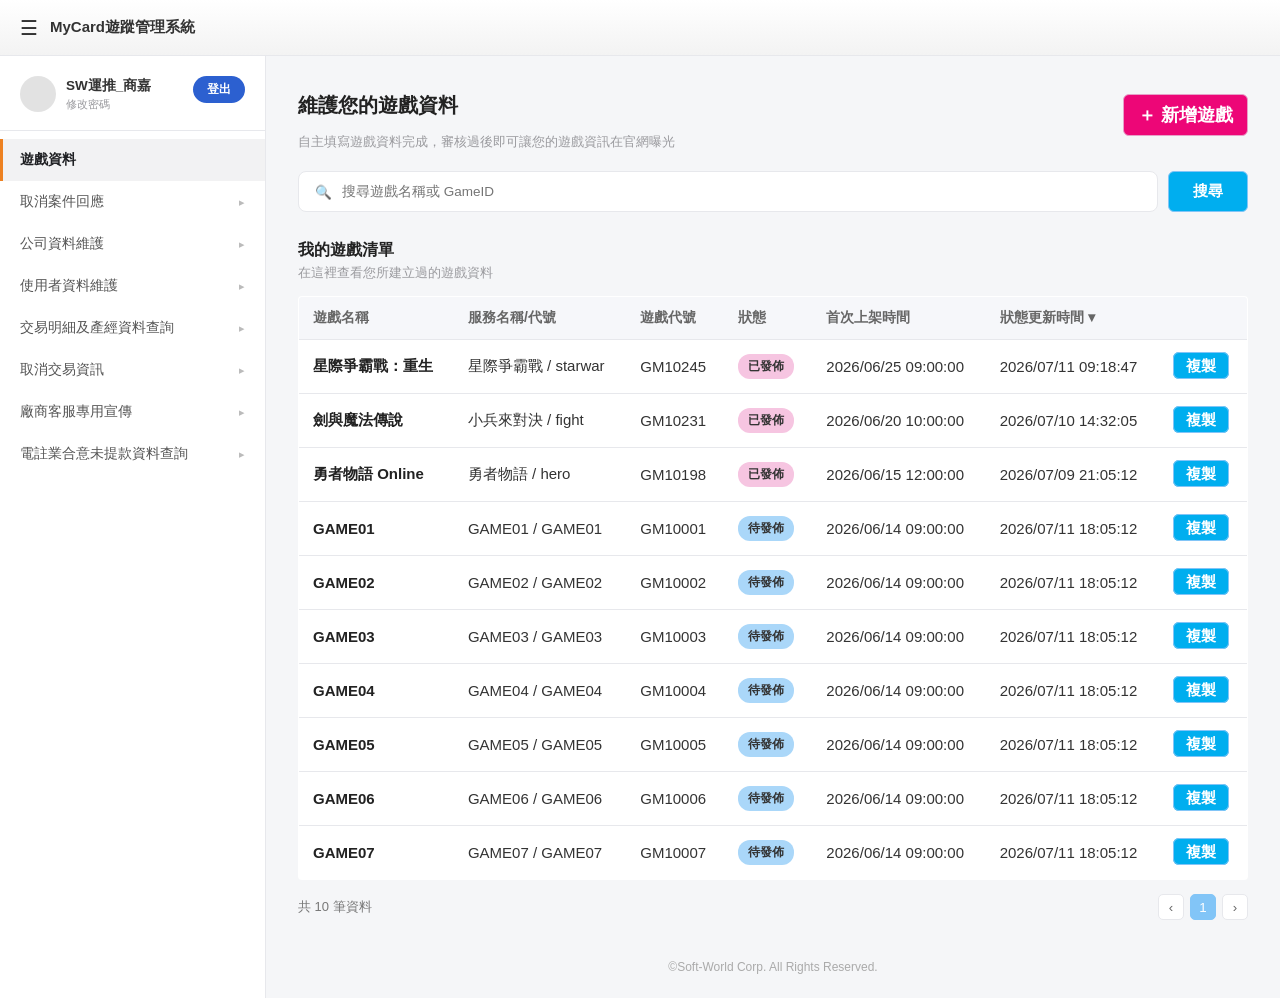
==== commit 10c340e8: "樣式更新" ====
--- a/index.html
+++ b/index.html
@@ -8,8 +8,7 @@
 <link rel="stylesheet" href="css/LMM.css" media="only screen and (min-width:1025px) and (max-width:1380px)">
 <link rel="stylesheet" href="css/M.css" media="only screen and (min-width:600px) and (max-width:1024px)">
 <link rel="stylesheet" href="css/S.css" media="only screen and (max-width:599px)">
-<link rel="stylesheet" href="css/animate.min.css">
-<link rel="stylesheet" href="css/motion.css"
+
 	
 <!-- jquery引入檔 -->
 <script src="js/jquery-3.6.0.min.js"></script>
@@ -87,7 +86,7 @@
             <td class="game-name">星際爭霸戰：重生</td>
             <td>星際爭霸戰 / starwar</td>
             <td>GM10245</td>
-            <td><span class="badge">待發佈</span></td>
+            <td><span class="badge2">已發佈</span></td>
             <td>2026/06/25 09:00:00</td>
             <td>2026/07/11 09:18:47</td>
 			<td><span class="btn-copy">複製</span></td>
@@ -96,7 +95,7 @@
             <td class="game-name">劍與魔法傳說</td>
             <td>小兵來對決 / fight</td>
             <td>GM10231</td>
-            <td><span class="badge">待發佈</span></td>
+            <td><span class="badge2">已發佈</span></td>
             <td>2026/06/20 10:00:00</td>
             <td>2026/07/10 14:32:05</td>
 			<td><span class="btn-copy">複製</span></td>
@@ -105,16 +104,79 @@
             <td class="game-name">勇者物語 Online</td>
             <td>勇者物語 / hero</td>
             <td>GM10198</td>
-            <td><span class="badge">待發佈</span></td>
+            <td><span class="badge2">已發佈</span></td>
             <td>2026/06/15 12:00:00</td>
             <td>2026/07/09 21:05:12</td>
 			<td><span class="btn-copy">複製</span></td>
           </tr>
+		  <tr>
+            <td class="game-name">GAME01</td>
+            <td>GAME01 / GAME01</td>
+            <td>GM10001</td>
+            <td><span class="badge">待發佈</span></td>
+            <td>2026/06/14 09:00:00</td>
+            <td>2026/07/11 18:05:12</td>
+			<td><span class="btn-copy">複製</span></td>
+          </tr>
+		  <tr>
+            <td class="game-name">GAME02</td>
+            <td>GAME02 / GAME02</td>
+            <td>GM10002</td>
+            <td><span class="badge">待發佈</span></td>
+            <td>2026/06/14 09:00:00</td>
+            <td>2026/07/11 18:05:12</td>
+			<td><span class="btn-copy">複製</span></td>
+          </tr>
+		  <tr>
+            <td class="game-name">GAME03</td>
+            <td>GAME03 / GAME03</td>
+            <td>GM10003</td>
+            <td><span class="badge">待發佈</span></td>
+            <td>2026/06/14 09:00:00</td>
+            <td>2026/07/11 18:05:12</td>
+			<td><span class="btn-copy">複製</span></td>
+          </tr>
+		  <tr>
+            <td class="game-name">GAME04</td>
+            <td>GAME04 / GAME04</td>
+            <td>GM10004</td>
+            <td><span class="badge">待發佈</span></td>
+            <td>2026/06/14 09:00:00</td>
+            <td>2026/07/11 18:05:12</td>
+			<td><span class="btn-copy">複製</span></td>
+          </tr>
+		  <tr>
+            <td class="game-name">GAME05</td>
+            <td>GAME05 / GAME05</td>
+            <td>GM10005</td>
+            <td><span class="badge">待發佈</span></td>
+            <td>2026/06/14 09:00:00</td>
+            <td>2026/07/11 18:05:12</td>
+			<td><span class="btn-copy">複製</span></td>
+          </tr>
+		  <tr>
+            <td class="game-name">GAME06</td>
+            <td>GAME06 / GAME06</td>
+            <td>GM10006</td>
+            <td><span class="badge">待發佈</span></td>
+            <td>2026/06/14 09:00:00</td>
+            <td>2026/07/11 18:05:12</td>
+			<td><span class="btn-copy">複製</span></td>
+          </tr>
+		  <tr>
+            <td class="game-name">GAME07</td>
+            <td>GAME07 / GAME07</td>
+            <td>GM10007</td>
+            <td><span class="badge">待發佈</span></td>
+            <td>2026/06/14 09:00:00</td>
+            <td>2026/07/11 18:05:12</td>
+			<td><span class="btn-copy">複製</span></td>
+          </tr>
         </tbody>
       </table>
 
       <div class="table-footer">
-        <span>共 3 筆資料</span>
+        <span>共 10 筆資料</span>
         <div class="pager">
           <button>‹</button>
           <button class="active">1</button>
@@ -314,7 +376,25 @@
                     />
 
                     <div class="upload-content" id="uploadContent">
-                    <div class="upload-icon">☁</div>
+                    <div class="upload-icon">
+              <svg xmlns="http://www.w3.org/2000/svg"
+                   width="64" height="52" viewBox="0 0 64 52"
+                   fill="none" aria-hidden="true">
+                <path
+                  d="M17 39H46C54 39 60 33 60 26
+                     C60 19 54 14 47 14
+                     C45 6 38 2 30 3
+                     C21 4 16 10 14 18
+                     C6 18 2 23 2 29
+                     C2 35 8 39 17 39Z"
+                  stroke="#398FE0" stroke-width="3.5"
+                  stroke-linecap="round" stroke-linejoin="round"/>
+                <path
+                  d="M32 43V24M24 32L32 24L40 32"
+                  stroke="#398FE0" stroke-width="3.5"
+                  stroke-linecap="round" stroke-linejoin="round"/>
+              </svg>	
+				    </div>
                     <h3>拖曳圖片至此上傳</h3>
                     <p>支援JPG/PNG/WEBP格式</p>
 
@@ -340,138 +420,297 @@
               </div>
               <div class="field-caption">上傳您希望公開顯示的遊戲主視覺輪播圖片。</div>
               <div class="upload-row" id="carouselRow">
-                <div class="upload-box carousel-box">
-                  <div class="upload-container" id="dropZone1">
-                    <input
-                      type="file"
-                      id="fileInput"
-                      accept="image/png,image/jpeg,image/webp"
-                      hidden
-                    />
-
-                    <div class="upload-content" id="uploadContent">
-                    <div class="upload-icon">☁</div>
-                    <h3>拖曳圖片至此上傳</h3>
-                    <p>支援JPG/PNG/WEBP格式</p>
-
-                    <button type="button" class="upload-btn">
-                      選擇圖片
-                    </button>
-                  </div>
-
-                  <img id="preview" class="preview" alt="圖片預覽" hidden />
-                  </div>
-                </div>
-				<div class="upload-box carousel-box">
-                  <div class="upload-container" id="dropZone2">
-                    <input
-                      type="file"
-                      id="fileInput"
-                      accept="image/png,image/jpeg,image/webp"
-                      hidden
-                    />
-
-                    <div class="upload-content" id="uploadContent">
-                    <div class="upload-icon">☁</div>
-                    <h3>拖曳圖片至此上傳</h3>
-                    <p>支援JPG/PNG/WEBP格式</p>
-
-                    <button type="button" class="upload-btn">
-                      選擇圖片
-                    </button>
-                  </div>
-
-                  <img id="preview" class="preview" alt="圖片預覽" hidden />
-                  </div>
-                </div> 
-				<div class="upload-box carousel-box">
-                  <div class="upload-container" id="dropZone3">
-                    <input
-                      type="file"
-                      id="fileInput"
-                      accept="image/png,image/jpeg,image/webp"
-                      hidden
-                    />
-
-                    <div class="upload-content" id="uploadContent">
-                    <div class="upload-icon">☁</div>
-                    <h3>拖曳圖片至此上傳</h3>
-                    <p>支援JPG/PNG/WEBP格式</p>
-
-                    <button type="button" class="upload-btn">
-                      選擇圖片
-                    </button>
-                  </div>
-
-                  <img id="preview" class="preview" alt="圖片預覽" hidden />
-                  </div>
-                </div>
-				<div class="upload-box carousel-box">
-                  <div class="upload-container" id="dropZone4">
-                    <input
-                      type="file"
-                      id="fileInput"
-                      accept="image/png,image/jpeg,image/webp"
-                      hidden
-                    />
-
-                    <div class="upload-content" id="uploadContent">
-                    <div class="upload-icon">☁</div>
-                    <h3>拖曳圖片至此上傳</h3>
-                    <p>支援JPG/PNG/WEBP格式</p>
-
-                    <button type="button" class="upload-btn">
-                      選擇圖片
-                    </button>
-                  </div>
-
-                  <img id="preview" class="preview" alt="圖片預覽" hidden />
-                  </div>
-                </div>
-				<div class="upload-box carousel-box">
-                  <div class="upload-container" id="dropZone5">
-                    <input
-                      type="file"
-                      id="fileInput"
-                      accept="image/png,image/jpeg,image/webp"
-                      hidden
-                    />
-
-                    <div class="upload-content" id="uploadContent">
-                    <div class="upload-icon">☁</div>
-                    <h3>拖曳圖片至此上傳</h3>
-                    <p>支援JPG/PNG/WEBP格式</p>
-
-                    <button type="button" class="upload-btn">
-                      選擇圖片
-                    </button>
-                  </div>
-
-                  <img id="preview" class="preview" alt="圖片預覽" hidden />
-                  </div>
-                </div>
-				<div class="upload-box carousel-box">
-                  <div class="upload-container" id="dropZone6">
-                    <input
-                      type="file"
-                      id="fileInput"
-                      accept="image/png,image/jpeg,image/webp"
-                      hidden
-                    />
-
-                    <div class="upload-content" id="uploadContent">
-                    <div class="upload-icon">☁</div>
-                    <h3>拖曳圖片至此上傳</h3>
-                    <p>支援JPG/PNG/WEBP格式</p>
-
-                    <button type="button" class="upload-btn">
-                      選擇圖片
-                    </button>
-                  </div>
-
-                  <img id="preview" class="preview" alt="圖片預覽" hidden />
-                  </div>
-                </div>
+  <main class="icu6-container">
+    <div class="icu6-grid" id="icu6Grid">
+
+      <!-- 輪播圖片 01 -->
+      <div class="icu6-card" data-slot="0">
+        <div class="icu6-upload-box">
+          <input
+            type="file"
+            class="icu6-file-input"
+            accept="image/jpeg,image/png,image/webp"
+            aria-label="選擇輪播圖片 01"
+          >
+
+          <div class="icu6-empty">
+            <div class="icu6-cloud-icon">
+              <svg xmlns="http://www.w3.org/2000/svg"
+                   width="64" height="52" viewBox="0 0 64 52"
+                   fill="none" aria-hidden="true">
+                <path
+                  d="M17 39H46C54 39 60 33 60 26
+                     C60 19 54 14 47 14
+                     C45 6 38 2 30 3
+                     C21 4 16 10 14 18
+                     C6 18 2 23 2 29
+                     C2 35 8 39 17 39Z"
+                  stroke="#398FE0" stroke-width="3.5"
+                  stroke-linecap="round" stroke-linejoin="round"/>
+                <path
+                  d="M32 43V24M24 32L32 24L40 32"
+                  stroke="#398FE0" stroke-width="3.5"
+                  stroke-linecap="round" stroke-linejoin="round"/>
+              </svg>
+            </div>
+
+            <div class="icu6-upload-title">拖曳圖片至此上傳</div>
+            <div class="icu6-upload-format">支援JPG/PNG/WEBP格式</div>
+
+            <button type="button" class="icu6-select-button">
+              選擇圖片
+            </button>
+          </div>
+
+          <div class="icu6-preview" hidden>
+            <img class="icu6-preview-image" alt="輪播圖片 01 縮圖">
+          </div>
+        </div>
+
+        <button type="button" class="icu6-remove-button" hidden>
+          移除圖片
+        </button>
+
+        <div class="icu6-error" aria-live="polite"></div>
+      </div>
+
+      <!-- 輪播圖片 02 -->
+      <div class="icu6-card" data-slot="1">
+        <div class="icu6-upload-box">
+          <input type="file" class="icu6-file-input"
+                 accept="image/jpeg,image/png,image/webp"
+                 aria-label="選擇輪播圖片 02">
+
+          <div class="icu6-empty">
+            <div class="icu6-cloud-icon">
+              <svg xmlns="http://www.w3.org/2000/svg"
+                   width="64" height="52" viewBox="0 0 64 52"
+                   fill="none" aria-hidden="true">
+                <path
+                  d="M17 39H46C54 39 60 33 60 26
+                     C60 19 54 14 47 14
+                     C45 6 38 2 30 3
+                     C21 4 16 10 14 18
+                     C6 18 2 23 2 29
+                     C2 35 8 39 17 39Z"
+                  stroke="#398FE0" stroke-width="3.5"
+                  stroke-linecap="round" stroke-linejoin="round"/>
+                <path
+                  d="M32 43V24M24 32L32 24L40 32"
+                  stroke="#398FE0" stroke-width="3.5"
+                  stroke-linecap="round" stroke-linejoin="round"/>
+              </svg>
+            </div>
+
+            <div class="icu6-upload-title">拖曳圖片至此上傳</div>
+            <div class="icu6-upload-format">支援JPG/PNG/WEBP格式</div>
+
+            <button type="button" class="icu6-select-button">
+              選擇圖片
+            </button>
+          </div>
+
+          <div class="icu6-preview" hidden>
+            <img class="icu6-preview-image" alt="輪播圖片 02 縮圖">
+          </div>
+        </div>
+
+        <button type="button" class="icu6-remove-button" hidden>
+          移除圖片
+        </button>
+        <div class="icu6-error" aria-live="polite"></div>
+      </div>
+
+      <!-- 輪播圖片 03 -->
+      <div class="icu6-card" data-slot="2">
+        <div class="icu6-upload-box">
+          <input type="file" class="icu6-file-input"
+                 accept="image/jpeg,image/png,image/webp"
+                 aria-label="選擇輪播圖片 03">
+
+          <div class="icu6-empty">
+            <div class="icu6-cloud-icon">
+              <svg xmlns="http://www.w3.org/2000/svg"
+                   width="64" height="52" viewBox="0 0 64 52"
+                   fill="none" aria-hidden="true">
+                <path
+                  d="M17 39H46C54 39 60 33 60 26
+                     C60 19 54 14 47 14
+                     C45 6 38 2 30 3
+                     C21 4 16 10 14 18
+                     C6 18 2 23 2 29
+                     C2 35 8 39 17 39Z"
+                  stroke="#398FE0" stroke-width="3.5"
+                  stroke-linecap="round" stroke-linejoin="round"/>
+                <path
+                  d="M32 43V24M24 32L32 24L40 32"
+                  stroke="#398FE0" stroke-width="3.5"
+                  stroke-linecap="round" stroke-linejoin="round"/>
+              </svg>
+            </div>
+
+            <div class="icu6-upload-title">拖曳圖片至此上傳</div>
+            <div class="icu6-upload-format">支援JPG/PNG/WEBP格式</div>
+
+            <button type="button" class="icu6-select-button">
+              選擇圖片
+            </button>
+          </div>
+
+          <div class="icu6-preview" hidden>
+            <img class="icu6-preview-image" alt="輪播圖片 03 縮圖">
+          </div>
+        </div>
+
+        <button type="button" class="icu6-remove-button" hidden>
+          移除圖片
+        </button>
+        <div class="icu6-error" aria-live="polite"></div>
+      </div>
+
+      <!-- 輪播圖片 04 -->
+      <div class="icu6-card" data-slot="3">
+        <div class="icu6-upload-box">
+          <input type="file" class="icu6-file-input"
+                 accept="image/jpeg,image/png,image/webp"
+                 aria-label="選擇輪播圖片 04">
+
+          <div class="icu6-empty">
+            <div class="icu6-cloud-icon">
+              <svg xmlns="http://www.w3.org/2000/svg"
+                   width="64" height="52" viewBox="0 0 64 52"
+                   fill="none" aria-hidden="true">
+                <path
+                  d="M17 39H46C54 39 60 33 60 26
+                     C60 19 54 14 47 14
+                     C45 6 38 2 30 3
+                     C21 4 16 10 14 18
+                     C6 18 2 23 2 29
+                     C2 35 8 39 17 39Z"
+                  stroke="#398FE0" stroke-width="3.5"
+                  stroke-linecap="round" stroke-linejoin="round"/>
+                <path
+                  d="M32 43V24M24 32L32 24L40 32"
+                  stroke="#398FE0" stroke-width="3.5"
+                  stroke-linecap="round" stroke-linejoin="round"/>
+              </svg>
+            </div>
+
+            <div class="icu6-upload-title">拖曳圖片至此上傳</div>
+            <div class="icu6-upload-format">支援JPG/PNG/WEBP格式</div>
+
+            <button type="button" class="icu6-select-button">
+              選擇圖片
+            </button>
+          </div>
+
+          <div class="icu6-preview" hidden>
+            <img class="icu6-preview-image" alt="輪播圖片 04 縮圖">
+          </div>
+        </div>
+
+        <button type="button" class="icu6-remove-button" hidden>
+          移除圖片
+        </button>
+        <div class="icu6-error" aria-live="polite"></div>
+      </div>
+
+      <!-- 輪播圖片 05 -->
+      <div class="icu6-card" data-slot="4">
+        <div class="icu6-upload-box">
+          <input type="file" class="icu6-file-input"
+                 accept="image/jpeg,image/png,image/webp"
+                 aria-label="選擇輪播圖片 05">
+
+          <div class="icu6-empty">
+            <div class="icu6-cloud-icon">
+              <svg xmlns="http://www.w3.org/2000/svg"
+                   width="64" height="52" viewBox="0 0 64 52"
+                   fill="none" aria-hidden="true">
+                <path
+                  d="M17 39H46C54 39 60 33 60 26
+                     C60 19 54 14 47 14
+                     C45 6 38 2 30 3
+                     C21 4 16 10 14 18
+                     C6 18 2 23 2 29
+                     C2 35 8 39 17 39Z"
+                  stroke="#398FE0" stroke-width="3.5"
+                  stroke-linecap="round" stroke-linejoin="round"/>
+                <path
+                  d="M32 43V24M24 32L32 24L40 32"
+                  stroke="#398FE0" stroke-width="3.5"
+                  stroke-linecap="round" stroke-linejoin="round"/>
+              </svg>
+            </div>
+
+            <div class="icu6-upload-title">拖曳圖片至此上傳</div>
+            <div class="icu6-upload-format">支援JPG/PNG/WEBP格式</div>
+
+            <button type="button" class="icu6-select-button">
+              選擇圖片
+            </button>
+          </div>
+
+          <div class="icu6-preview" hidden>
+            <img class="icu6-preview-image" alt="輪播圖片 05 縮圖">
+          </div>
+        </div>
+
+        <button type="button" class="icu6-remove-button" hidden>
+          移除圖片
+        </button>
+        <div class="icu6-error" aria-live="polite"></div>
+      </div>
+
+      <!-- 輪播圖片 06 -->
+      <div class="icu6-card" data-slot="5">
+        <div class="icu6-upload-box">
+          <input type="file" class="icu6-file-input"
+                 accept="image/jpeg,image/png,image/webp"
+                 aria-label="選擇輪播圖片 06">
+
+          <div class="icu6-empty">
+            <div class="icu6-cloud-icon">
+              <svg xmlns="http://www.w3.org/2000/svg"
+                   width="64" height="52" viewBox="0 0 64 52"
+                   fill="none" aria-hidden="true">
+                <path
+                  d="M17 39H46C54 39 60 33 60 26
+                     C60 19 54 14 47 14
+                     C45 6 38 2 30 3
+                     C21 4 16 10 14 18
+                     C6 18 2 23 2 29
+                     C2 35 8 39 17 39Z"
+                  stroke="#398FE0" stroke-width="3.5"
+                  stroke-linecap="round" stroke-linejoin="round"/>
+                <path
+                  d="M32 43V24M24 32L32 24L40 32"
+                  stroke="#398FE0" stroke-width="3.5"
+                  stroke-linecap="round" stroke-linejoin="round"/>
+              </svg>
+            </div>
+
+            <div class="icu6-upload-title">拖曳圖片至此上傳</div>
+            <div class="icu6-upload-format">支援JPG/PNG/WEBP格式</div>
+
+            <button type="button" class="icu6-select-button">
+              選擇圖片
+            </button>
+          </div>
+
+          <div class="icu6-preview" hidden>
+            <img class="icu6-preview-image" alt="輪播圖片 06 縮圖">
+          </div>
+        </div>
+
+        <button type="button" class="icu6-remove-button" hidden>
+          移除圖片
+        </button>
+        <div class="icu6-error" aria-live="polite"></div>
+      </div>
+
+    </div>
+  </main>   
               </div>
 			  
 			
@@ -1433,6 +1672,233 @@
 
   reader.readAsDataURL(file);
 }
+
+/* ==========================================
+   6 張輪播圖片上傳功能
+   獨立作用域，避免與其他元件衝突
+========================================== */
+
+(() => {
+  const icu6Root = document.getElementById("icu6Grid");
+
+  if (!icu6Root) return;
+
+  const icu6MaxSize = 10 * 1024 * 1024;
+
+  const icu6AllowedTypes = [
+    "image/jpeg",
+    "image/png",
+    "image/webp"
+  ];
+
+  // 每張圖片各自儲存狀態
+  const icu6Slots = Array.from(
+    icu6Root.querySelectorAll(".icu6-card"),
+    card => ({
+      card,
+      file: null,
+      url: null
+    })
+  );
+
+  // 開啟檔案選擇器
+  function icu6OpenPicker(slot) {
+    slot.card.querySelector(".icu6-file-input").click();
+  }
+
+  // 顯示錯誤
+  function icu6ShowError(slot, message) {
+    slot.card.querySelector(".icu6-error").textContent = message;
+  }
+
+  // 清除錯誤
+  function icu6ClearError(slot) {
+    slot.card.querySelector(".icu6-error").textContent = "";
+  }
+
+  // 顯示圖片縮圖
+  function icu6ShowPreview(slot, file) {
+    icu6ClearError(slot);
+
+    // 格式檢查
+    if (!icu6AllowedTypes.includes(file.type)) {
+      icu6ShowError(
+        slot,
+        "請選擇 JPG、PNG 或 WEBP 格式圖片。"
+      );
+      return;
+    }
+
+    // 大小檢查
+    if (file.size > icu6MaxSize) {
+      icu6ShowError(
+        slot,
+        "圖片大小不可超過 10MB，請重新選擇。"
+      );
+      return;
+    }
+
+    const newUrl = URL.createObjectURL(file);
+    const testImage = new Image();
+
+    testImage.onload = () => {
+      if (!testImage.naturalWidth || !testImage.naturalHeight) {
+        URL.revokeObjectURL(newUrl);
+        icu6ShowError(slot, "圖片無法讀取，請重新選擇。");
+        return;
+      }
+
+      // 釋放該欄位原有圖片網址
+      if (slot.url) {
+        URL.revokeObjectURL(slot.url);
+      }
+
+      slot.file = file;
+      slot.url = newUrl;
+
+      const empty = slot.card.querySelector(".icu6-empty");
+      const preview = slot.card.querySelector(".icu6-preview");
+      const previewImage = slot.card.querySelector(".icu6-preview-image");
+      const removeButton = slot.card.querySelector(".icu6-remove-button");
+
+      // 設定縮圖
+      previewImage.src = slot.url;
+
+      // 隱藏原本的雲端圖示、文字、選擇按鈕
+      empty.hidden = true;
+
+      // 只顯示圖片縮圖
+      preview.hidden = false;
+
+      // 顯示移除按鈕
+      removeButton.hidden = false;
+    };
+
+    testImage.onerror = () => {
+      URL.revokeObjectURL(newUrl);
+      icu6ShowError(slot, "圖片讀取失敗，請重新選擇。");
+    };
+
+    testImage.src = newUrl;
+  }
+
+  // 移除圖片並恢復原始 UI
+  function icu6RemoveImage(slot) {
+    if (slot.url) {
+      URL.revokeObjectURL(slot.url);
+    }
+
+    slot.file = null;
+    slot.url = null;
+
+    const empty = slot.card.querySelector(".icu6-empty");
+    const preview = slot.card.querySelector(".icu6-preview");
+    const previewImage = slot.card.querySelector(".icu6-preview-image");
+    const removeButton = slot.card.querySelector(".icu6-remove-button");
+    const input = slot.card.querySelector(".icu6-file-input");
+
+    previewImage.removeAttribute("src");
+
+    preview.hidden = true;
+    empty.hidden = false;
+    removeButton.hidden = true;
+
+    input.value = "";
+
+    icu6ClearError(slot);
+  }
+
+  // 為每個欄位分別綁定事件
+  icu6Slots.forEach(slot => {
+    const card = slot.card;
+    const box = card.querySelector(".icu6-upload-box");
+    const input = card.querySelector(".icu6-file-input");
+    const empty = card.querySelector(".icu6-empty");
+    const preview = card.querySelector(".icu6-preview");
+    const selectButton = card.querySelector(".icu6-select-button");
+    const removeButton = card.querySelector(".icu6-remove-button");
+
+    // 點擊白色「選擇圖片」按鈕
+    selectButton.addEventListener("click", event => {
+      event.stopPropagation();
+      icu6OpenPicker(slot);
+    });
+
+    // 點擊尚未上傳的空白區域也可選擇圖片
+    empty.addEventListener("click", event => {
+      if (event.target.closest(".icu6-select-button")) return;
+
+      icu6OpenPicker(slot);
+    });
+
+    // 點擊縮圖可重新選擇圖片
+    preview.addEventListener("click", () => {
+      icu6OpenPicker(slot);
+    });
+
+    // 從電腦選擇圖片
+    input.addEventListener("change", () => {
+      const file = input.files[0];
+
+      if (file) {
+        icu6ShowPreview(slot, file);
+      }
+
+      // 允許再次選擇相同檔案
+      input.value = "";
+    });
+
+    // 拖曳圖片進入欄位
+    box.addEventListener("dragenter", event => {
+      event.preventDefault();
+      box.classList.add("icu6-dragover");
+    });
+
+    box.addEventListener("dragover", event => {
+      event.preventDefault();
+
+      if (event.dataTransfer) {
+        event.dataTransfer.dropEffect = "copy";
+      }
+
+      box.classList.add("icu6-dragover");
+    });
+
+    // 拖曳離開欄位
+    box.addEventListener("dragleave", event => {
+      if (!box.contains(event.relatedTarget)) {
+        box.classList.remove("icu6-dragover");
+      }
+    });
+
+    // 放開圖片
+    box.addEventListener("drop", event => {
+      event.preventDefault();
+      box.classList.remove("icu6-dragover");
+
+      const files = event.dataTransfer.files;
+
+      if (files.length > 0) {
+        icu6ShowPreview(slot, files[0]);
+      }
+    });
+
+    // 移除圖片
+    removeButton.addEventListener("click", () => {
+      icu6RemoveImage(slot);
+    });
+  });
+
+  // 頁面離開時釋放所有圖片網址
+  window.addEventListener("pagehide", () => {
+    icu6Slots.forEach(slot => {
+      if (slot.url) {
+        URL.revokeObjectURL(slot.url);
+        slot.url = null;
+      }
+    });
+  });
+})();	
 </script>
 
 </body>
--- a/css/L.css
+++ b/css/L.css
@@ -89,7 +89,7 @@
   .profile-sub{font-size:11px;color:var(--text-sub);margin-top:2px;cursor:pointer;}
   .logout-btn{
     margin-left:auto;
-    background-color:#999999;
+    background:var(--blue-btn);
     color:#fff;
     border:none;
     border-radius:14px;
@@ -257,8 +257,17 @@
   .game-name{font-weight:700;color:#222;}
   .badge{
     display:inline-block;
-    background:var(--blue-badge-bg);
-    color:var(--blue-badge-text);
+    background:#aad7f9;
+    color:#333333;
+    font-size:12px;
+    font-weight:600;
+    padding:4px 10px;
+    border-radius:12px;
+  }
+.badge2{
+    display:inline-block;
+    background:#f6c5e1;
+    color:#333333;
     font-size:12px;
     font-weight:600;
     padding:4px 10px;
@@ -308,14 +317,13 @@
     transition:background .15s ease;
   }
 .step-node:hover{background:#efefef;}
-.step-node:hover{background:#efefef;}
   .step-circle{
     width:26px;height:26px;
     border-radius:6px;
     display:flex;align-items:center;justify-content:center;
     font-size:13px;
     font-weight:700;
-    background:#dddddd;
+    background:#cccccc;
     color:#fff;
     flex-shrink:0;
     position:relative;
@@ -329,14 +337,14 @@
     border-radius:50%;
     display:flex;align-items:center;justify-content:center;
     font-size:12px;
-    font-weight:900;
+    font-weight:bolder;
     color:#fff;
-    border:2px solid #fff;
+    border:none;
   }
   .status-badge.warn{background:#ed0677;}
   .status-badge.ok{background:var(--green);}
   .step-label{font-size:16px;color:#8a8a8e;white-space:nowrap;}
-  .step-node.current .step-label{color:#178de0;font-weight:700;}
+.step-node.current .step-label{color:#178de0;font-weight:700;border-bottom:2px solid #178de0;}
   .step-line{flex:1;height:1px;background:#dcdde1;margin:0 2px;min-width:4px;}
 
   /* Content card */
@@ -586,10 +594,10 @@
   .upload-box{
     width:150px;
 	  height:auto;
-	  padding:8px;
-    border:1.5px dashed var(--border);
-    border-radius:6px;
-    background:#fafbfc;
+	  padding:24px 8px 12px 8px;
+    border:1px solid #cfe6fa;
+    border-radius:18px;
+    background:#ffffff;
     display:inline-flex;
     flex-direction:column;
     align-items:center;
@@ -898,7 +906,7 @@
 	border:1px solid #999;
   color: #999;
   border-radius: 100px;
-  font-size: 12px;
+  font-size: 11px;
   cursor: pointer;
   transition: 0.2s;
 }
@@ -918,4 +926,247 @@
 
 .preview[hidden] {
   display: none;
+}
+
+
+
+
+
+
+/* ==========================================
+   6 張輪播圖片上傳欄位
+   專屬 icu6- 前綴，避免 CSS 命名衝突
+========================================== */
+.icu6-container {
+  width: 100%;
+	display:inline-flex;
+  max-width: 1200px;
+  margin: 0 auto;
+  padding: 0;
+  font-family: Arial, "Noto Sans TC", sans-serif;
+  color: #174a78;
+  border-radius: 20px;
+}
+
+.icu6-heading {
+  margin: 0 0 8px;
+  color: #174a78;
+  font-size: 24px;
+  font-weight: 700;
+}
+
+.icu6-description {
+  margin: 0 0 24px;
+  color: #6485a4;
+  font-size: 14px;
+  line-height: 1.7;
+}
+
+/* 3 欄 × 2 列 */
+.icu6-grid {
+  display: inline-grid;
+  grid-template-columns: repeat(3, minmax(0, 1fr));
+  gap: 20px;
+}
+
+.icu6-card {
+  min-width: 150px;
+}
+
+/* 上傳外框 */
+.icu6-upload-box {
+  position: relative;
+  width: 100%;
+  height: 204px;
+  overflow: hidden;
+  background: #ffffff;
+  border: 1px solid #cfe6fa;
+  border-radius: 24px;
+  transition: border-color 0.2s ease, background 0.2s ease;
+}
+
+.icu6-upload-box.icu6-dragover {
+  border: 2px dashed #398fe0;
+  background: #f0f8ff;
+}
+
+/* 隱藏原生檔案選擇器 */
+.icu6-file-input {
+  display: none;
+}
+
+/* ==========================================
+   上傳前 UI
+========================================== */
+
+.icu6-empty {
+  width: 100%;
+  height: 100%;
+  padding: 20px 10.5px 10px 10.5px;
+  display: flex;
+  flex-direction: column;
+  align-items: center;
+  justify-content: center;
+  text-align: center;
+}
+
+.icu6-cloud-icon {
+  width: 64px;
+  height: 52px;
+  margin-bottom: 10px;
+  display: flex;
+  align-items: center;
+  justify-content: center;
+}
+
+.icu6-cloud-icon svg {
+  display: block;
+  width: 64px;
+  height: 52px;
+}
+
+.icu6-upload-title {
+  color: #4faff1;
+  font-size: 15px;
+  font-weight: 400;
+  line-height: 1.6;
+  white-space: nowrap;
+}
+
+.icu6-upload-format {
+  margin-top: 6px;
+  color: #6c8093;
+  font-size: 11px;
+  line-height: 1.5;
+  white-space: nowrap;
+}
+
+/* 白色選擇圖片按鈕 */
+.icu6-select-button {
+  width: 90px;
+  height: 36px;
+  margin-top: 13px;
+  padding: 0 10px;
+  display: flex;
+  align-items: center;
+  justify-content: center;
+
+  color: #8495a5;
+  background: #ffffff;
+  border: 1px solid #aeb7bf;
+  border-radius: 22px;
+
+  font-family: inherit;
+  font-size: 11px;
+  font-weight: 400;
+  white-space: nowrap;
+
+  cursor: pointer;
+  transition: all 0.2s ease;
+}
+
+.icu6-select-button:hover {
+  color: #398fe0;
+  border-color: #398fe0;
+  background: #f7fbff;
+}
+
+/* ==========================================
+   上傳後：只顯示縮圖
+========================================== */
+
+.icu6-preview {
+  position: absolute;
+  inset: 0;
+  width: 100%;
+  height: 100%;
+  display: flex;
+  align-items: center;
+  justify-content: center;
+  overflow: hidden;
+  background: #ffffff;
+  cursor: pointer;
+}
+
+.icu6-preview[hidden],
+.icu6-empty[hidden],
+.icu6-remove-button[hidden] {
+  display: none;
+}
+
+.icu6-remove-button {display:none!important;}
+.icu6-preview-image {
+  display: block;
+  width: 100%;
+  height: 100%;
+  object-fit: contain;
+  background: #ffffff;
+}
+
+/* 移除圖片按鈕 */
+.icu6-remove-button {
+  display: block;
+  width: 100%;
+  margin-top: 8px;
+  padding: 9px 12px;
+
+  color: #6c8499;
+  background: #f2f7fb;
+  border: 1px solid #dceaf5;
+  border-radius: 9px;
+
+  font-family: inherit;
+  font-size: 13px;
+  cursor: pointer;
+  transition: all 0.2s ease;
+}
+
+.icu6-remove-button:hover {
+  color: #c44c5b;
+  background: #fff0f1;
+  border-color: #f1cbd0;
+}
+
+/* 錯誤訊息 */
+.icu6-error {
+  margin-top: 6px;
+  color: #d05262;
+  font-size: 12px;
+  line-height: 1.5;
+  overflow-wrap: anywhere;
+}
+
+/* 鍵盤焦點 */
+.icu6-select-button:focus-visible,
+.icu6-remove-button:focus-visible {
+  outline: 2px solid #398fe0;
+  outline-offset: 3px;
+}
+
+/* 平板：2 欄 */
+@media (max-width: 900px) {
+  .icu6-grid {
+    grid-template-columns: repeat(2, minmax(0, 1fr));
+  }
+}
+
+/* 手機：1 欄 */
+@media (max-width: 560px) {
+  .icu6-container {
+    padding: 16px;
+    border-radius: 16px;
+  }
+
+  .icu6-heading {
+    font-size: 21px;
+  }
+
+  .icu6-grid {
+    grid-template-columns: 1fr;
+    gap: 16px;
+  }
+
+  .icu6-upload-box {
+    height: 204px;
+  }
 }
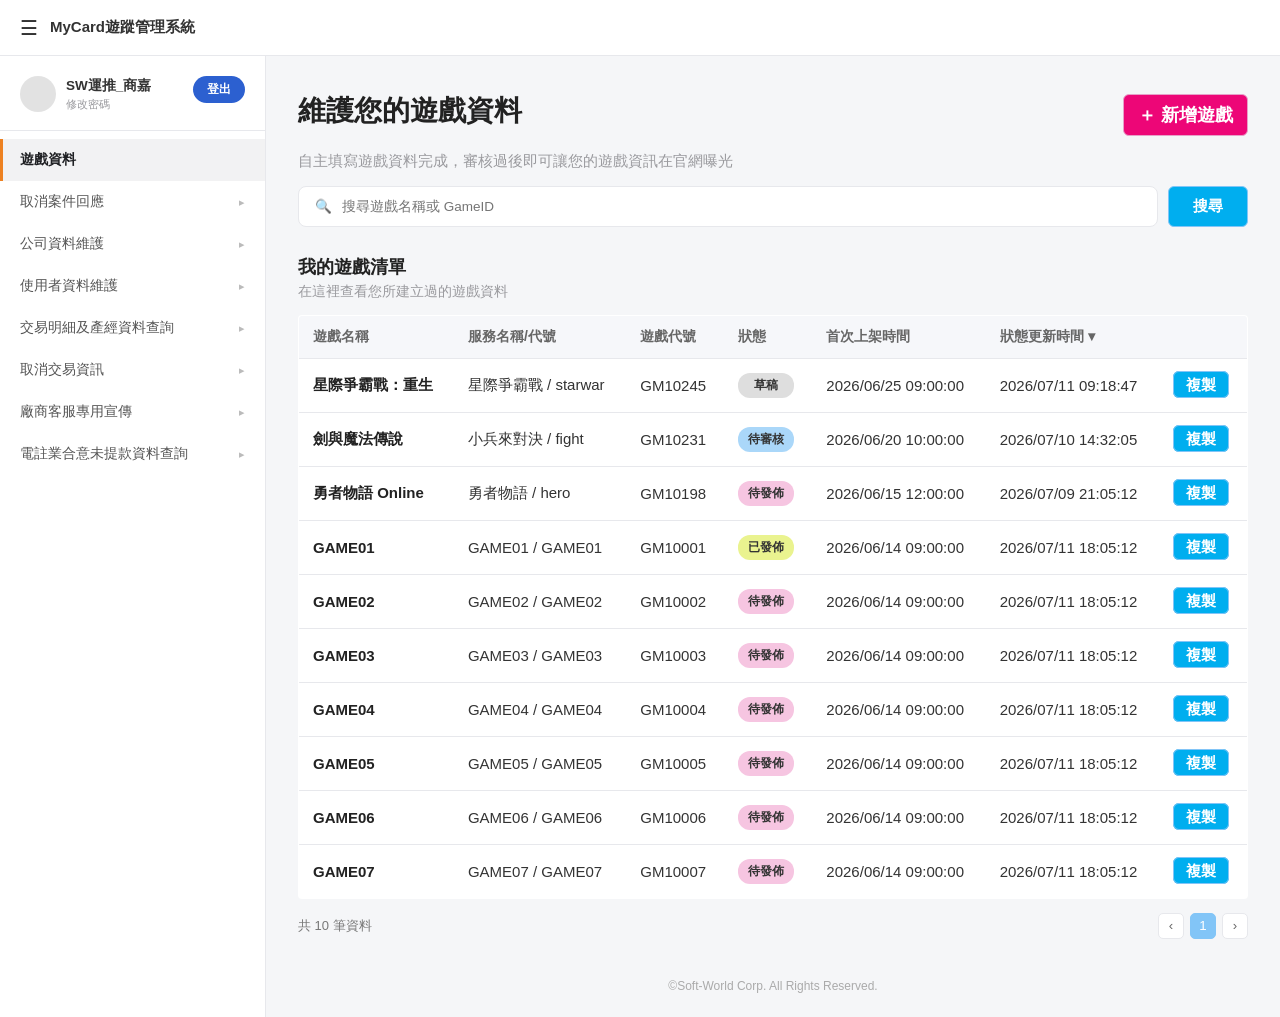
==== commit 0dc6419d: "0923樣式更新" ====
--- a/index.html
+++ b/index.html
@@ -86,7 +86,7 @@
             <td class="game-name">星際爭霸戰：重生</td>
             <td>星際爭霸戰 / starwar</td>
             <td>GM10245</td>
-            <td><span class="badge2">已發佈</span></td>
+            <td><span class="badge">草稿</span></td>
             <td>2026/06/25 09:00:00</td>
             <td>2026/07/11 09:18:47</td>
 			<td><span class="btn-copy">複製</span></td>
@@ -95,7 +95,7 @@
             <td class="game-name">劍與魔法傳說</td>
             <td>小兵來對決 / fight</td>
             <td>GM10231</td>
-            <td><span class="badge2">已發佈</span></td>
+            <td><span class="badge1">待審核</span></td>
             <td>2026/06/20 10:00:00</td>
             <td>2026/07/10 14:32:05</td>
 			<td><span class="btn-copy">複製</span></td>
@@ -104,7 +104,7 @@
             <td class="game-name">勇者物語 Online</td>
             <td>勇者物語 / hero</td>
             <td>GM10198</td>
-            <td><span class="badge2">已發佈</span></td>
+            <td><span class="badge2">待發佈</span></td>
             <td>2026/06/15 12:00:00</td>
             <td>2026/07/09 21:05:12</td>
 			<td><span class="btn-copy">複製</span></td>
@@ -113,7 +113,7 @@
             <td class="game-name">GAME01</td>
             <td>GAME01 / GAME01</td>
             <td>GM10001</td>
-            <td><span class="badge">待發佈</span></td>
+            <td><span class="badge3">已發佈</span></td>
             <td>2026/06/14 09:00:00</td>
             <td>2026/07/11 18:05:12</td>
 			<td><span class="btn-copy">複製</span></td>
@@ -122,7 +122,7 @@
             <td class="game-name">GAME02</td>
             <td>GAME02 / GAME02</td>
             <td>GM10002</td>
-            <td><span class="badge">待發佈</span></td>
+            <td><span class="badge2">待發佈</span></td>
             <td>2026/06/14 09:00:00</td>
             <td>2026/07/11 18:05:12</td>
 			<td><span class="btn-copy">複製</span></td>
@@ -131,7 +131,7 @@
             <td class="game-name">GAME03</td>
             <td>GAME03 / GAME03</td>
             <td>GM10003</td>
-            <td><span class="badge">待發佈</span></td>
+            <td><span class="badge2">待發佈</span></td>
             <td>2026/06/14 09:00:00</td>
             <td>2026/07/11 18:05:12</td>
 			<td><span class="btn-copy">複製</span></td>
@@ -140,7 +140,7 @@
             <td class="game-name">GAME04</td>
             <td>GAME04 / GAME04</td>
             <td>GM10004</td>
-            <td><span class="badge">待發佈</span></td>
+            <td><span class="badge2">待發佈</span></td>
             <td>2026/06/14 09:00:00</td>
             <td>2026/07/11 18:05:12</td>
 			<td><span class="btn-copy">複製</span></td>
@@ -149,7 +149,7 @@
             <td class="game-name">GAME05</td>
             <td>GAME05 / GAME05</td>
             <td>GM10005</td>
-            <td><span class="badge">待發佈</span></td>
+            <td><span class="badge2">待發佈</span></td>
             <td>2026/06/14 09:00:00</td>
             <td>2026/07/11 18:05:12</td>
 			<td><span class="btn-copy">複製</span></td>
@@ -158,7 +158,7 @@
             <td class="game-name">GAME06</td>
             <td>GAME06 / GAME06</td>
             <td>GM10006</td>
-            <td><span class="badge">待發佈</span></td>
+            <td><span class="badge2">待發佈</span></td>
             <td>2026/06/14 09:00:00</td>
             <td>2026/07/11 18:05:12</td>
 			<td><span class="btn-copy">複製</span></td>
@@ -167,7 +167,7 @@
             <td class="game-name">GAME07</td>
             <td>GAME07 / GAME07</td>
             <td>GM10007</td>
-            <td><span class="badge">待發佈</span></td>
+            <td><span class="badge2">待發佈</span></td>
             <td>2026/06/14 09:00:00</td>
             <td>2026/07/11 18:05:12</td>
 			<td><span class="btn-copy">複製</span></td>
@@ -195,7 +195,8 @@
           <div class="page-header-text">
             <h1>開始填寫您的遊戲資料</h1>
             <p>您可以在這裡自行填寫及更新遊戲資料，完成後提交 MyCard 審核，審核通過後就會公開於官網首頁。跟著填寫流程完成 5 個區塊即可。</p>
-            <p class="notice-text">注意：填寫過程中如果需要先離開，記得先儲存目前資料；確認都填寫完成後，再送出審核。審核通過後，MyCard 將協助您將遊戲資料公開於官網。</p>
+            <p class="notice-text">注意：填寫過程中如果需要先離開，記得先儲存目前資料；確認都填寫完成後，再送出審核。<br>
+                                   審核通過後，MyCard 將協助您將遊戲資料公開於官網。</p>
           </div>
           <div class="header-actions">
             <button class="btn-ghost" id="btnWithdraw">撤回審核</button>
@@ -336,10 +337,111 @@
                   </span>
                 </div>
                 <div class="field-caption">填寫遊戲介紹內容，供用戶了解您的遊戲。</div>
-                <div class="rt-toolbar">
-                  <span><b>B</b></span><span><i>I</i></span><span><u>U</u></span><span><s>S</s></span><span>HTML</span><span>•</span><span>1.</span><span>&lt;&gt;</span>
-                </div>
-                <textarea class="rt-textarea" id="field-desc-input" placeholder="遊戲介紹內容"></textarea>
+				  
+<!-- MyCard 富文字編輯器 -->
+<div class="rt-editor" id="mcEditor">
+
+  <!-- 工具列 -->
+  <div class="rt-toolbar">
+
+    <select id="mcFontSize" class="rt-select" aria-label="字級">
+      <option value="">字級</option>
+      <option value="12px">12 px</option>
+      <option value="14px">14 px</option>
+      <option value="16px" selected>16 px</option>
+      <option value="18px">18 px</option>
+      <option value="20px">20 px</option>
+      <option value="24px">24 px</option>
+      <option value="28px">28 px</option>
+      <option value="32px">32 px</option>
+      <option value="36px">36 px</option>
+    </select>
+
+    <select id="mcLineHeight" class="rt-select" aria-label="行高">
+      <option value="">行高</option>
+      <option value="1">1.0 倍</option>
+      <option value="1.2">1.2 倍</option>
+      <option value="1.5" selected>1.5 倍</option>
+      <option value="1.8">1.8 倍</option>
+      <option value="2">2.0 倍</option>
+      <option value="2.5">2.5 倍</option>
+    </select>
+
+    <span class="rt-toolbar-divider"></span>
+
+    <button type="button" data-command="bold" title="粗體">
+      <b>B</b>
+    </button>
+    <button type="button" data-command="italic" title="斜體">
+      <i>I</i>
+    </button>
+    <button type="button" data-command="underline" title="底線">
+      <u>U</u>
+    </button>
+    <button type="button" data-command="strikeThrough" title="刪除線">
+      <s>S</s>
+    </button>
+
+    <span class="rt-toolbar-divider"></span>
+
+    <button type="button" data-command="insertUnorderedList" title="項目符號">
+      • 清單
+    </button>
+    <button type="button" data-command="insertOrderedList" title="編號清單">
+      1. 清單
+    </button>
+    <button type="button" id="mcInsertLink" title="插入連結">
+      連結
+    </button>
+    <button type="button" data-command="unlink" title="取消連結">
+      取消連結
+    </button>
+
+    <span class="rt-toolbar-divider"></span>
+
+    <button type="button" data-command="undo" title="復原">↶</button>
+    <button type="button" data-command="redo" title="重做">↷</button>
+    <button type="button" id="mcClearFormat" title="清除格式">
+      清除格式
+    </button>
+    <button type="button" id="mcToggleSource" title="HTML 原始碼">
+      &lt;/&gt; HTML
+    </button>
+
+  </div>
+
+  <!-- 視覺編輯區 -->
+  <div
+    id="mcEditorContent"
+    class="rt-content"
+    contenteditable="true"
+    spellcheck="true"
+    data-placeholder="請輸入遊戲介紹內容..."
+  ></div>
+
+  <!-- HTML 原始碼編輯區 -->
+  <textarea
+    id="mcEditorSource"
+    class="rt-source"
+    aria-label="HTML 原始碼"
+    placeholder="請輸入 HTML 原始碼..."
+    hidden
+  ></textarea>
+
+  <!-- 原表單相容欄位 -->
+  <textarea
+    id="field-desc-input"
+    name="description"
+    hidden
+  ></textarea>
+
+  <!-- 字數統計 -->
+  <div class="rt-footer">
+    <span id="mcEditorStatus">視覺編輯模式</span>
+    <span>字數：<b id="mcWordCount">0</b></span>
+  </div>
+
+</div>
               </div>
             </div>
 
@@ -367,44 +469,105 @@
               <div class="field-caption">您上傳的遊戲 Icon 圖片將顯示於網站的遊戲選擇頁面。</div>
               <div class="upload-row">
                 <div class="upload-box" id="iconUpload">
-                  <div class="upload-container" id="dropZone">
-                    <input
-                      type="file"
-                      id="fileInput"
-                      accept="image/png,image/jpeg,image/webp"
-                      hidden
-                    />
-
-                    <div class="upload-content" id="uploadContent">
-                    <div class="upload-icon">
-              <svg xmlns="http://www.w3.org/2000/svg"
-                   width="64" height="52" viewBox="0 0 64 52"
-                   fill="none" aria-hidden="true">
-                <path
-                  d="M17 39H46C54 39 60 33 60 26
-                     C60 19 54 14 47 14
-                     C45 6 38 2 30 3
-                     C21 4 16 10 14 18
-                     C6 18 2 23 2 29
-                     C2 35 8 39 17 39Z"
-                  stroke="#398FE0" stroke-width="3.5"
-                  stroke-linecap="round" stroke-linejoin="round"/>
-                <path
-                  d="M32 43V24M24 32L32 24L40 32"
-                  stroke="#398FE0" stroke-width="3.5"
-                  stroke-linecap="round" stroke-linejoin="round"/>
-              </svg>	
-				    </div>
-                    <h3>拖曳圖片至此上傳</h3>
-                    <p>支援JPG/PNG/WEBP格式</p>
-
-                    <button type="button" class="upload-btn">
-                      選擇圖片
-                    </button>
-                  </div>
-
-                  <img id="preview" class="preview" alt="圖片預覽" hidden />
-                  </div>  
+   <div class="icon-upload-container">
+
+    <div class="icon-upload-box" id="iconUploadBox">
+
+      <!-- 隱藏的檔案選擇器 -->
+      <input
+        type="file"
+        id="iconFileInput"
+        class="icon-file-input"
+        accept="image/jpeg,image/png,image/webp"
+        aria-label="選擇 ICON 圖片"
+      >
+
+      <!-- 上傳前的 UI -->
+      <div class="icon-upload-empty" id="iconUploadEmpty">
+
+        <!-- 雲端上傳圖案 -->
+        <div class="icon-cloud">
+          <svg
+            xmlns="http://www.w3.org/2000/svg"
+            width="64"
+            height="52"
+            viewBox="0 0 64 52"
+            fill="none"
+            aria-hidden="true"
+          >
+            <path
+              d="M17 39H46C54 39 60 33 60 26
+                 C60 19 54 14 47 14
+                 C45 6 38 2 30 3
+                 C21 4 16 10 14 18
+                 C6 18 2 23 2 29
+                 C2 35 8 39 17 39Z"
+              stroke="#398FE0"
+              stroke-width="3.5"
+              stroke-linecap="round"
+              stroke-linejoin="round"
+            />
+
+            <path
+              d="M32 43V24M24 32L32 24L40 32"
+              stroke="#398FE0"
+              stroke-width="3.5"
+              stroke-linecap="round"
+              stroke-linejoin="round"
+            />
+          </svg>
+        </div>
+
+        <div class="icon-upload-title">
+          拖曳圖片至此上傳
+        </div>
+
+        <div class="icon-upload-format">
+          支援JPG/PNG/WEBP格式
+        </div>
+
+        <!-- 上傳前選擇圖片按鈕 -->
+        <button
+          type="button"
+          class="icon-select-button"
+          id="iconSelectButton"
+        >
+          選擇圖片
+        </button>
+
+      </div>
+
+      <!-- 上傳後的縮圖 UI -->
+      <div class="icon-upload-preview" id="iconUploadPreview" hidden>
+
+        <img
+          src=""
+          alt="ICON 圖片縮圖"
+          id="iconPreviewImage"
+          class="icon-preview-image"
+        >
+
+        <!-- 覆蓋在縮圖中央的重新選擇按鈕 -->
+        <button
+          type="button"
+          class="icon-reselect-button"
+          id="iconReselectButton"
+        >
+          重新選擇圖片
+        </button>
+
+      </div>
+
+    </div>
+
+    <!-- 錯誤訊息 -->
+    <div
+      class="icon-upload-error"
+      id="iconUploadError"
+      aria-live="polite"
+    ></div>
+
+  </div>
                 </div>
               </div>
             </div>
@@ -420,36 +583,32 @@
               </div>
               <div class="field-caption">上傳您希望公開顯示的遊戲主視覺輪播圖片。</div>
               <div class="upload-row" id="carouselRow">
-  <main class="icu6-container">
+  <!--6輪播圖上傳-->
+  <div class="icu6-container">
+
     <div class="icu6-grid" id="icu6Grid">
 
-      <!-- 輪播圖片 01 -->
-      <div class="icu6-card" data-slot="0">
+      <!-- 輪播圖片 1 -->
+      <div class="icu6-card" data-slot="1">
         <div class="icu6-upload-box">
+
           <input
             type="file"
             class="icu6-file-input"
             accept="image/jpeg,image/png,image/webp"
-            aria-label="選擇輪播圖片 01"
+            aria-label="選擇輪播圖片 1"
           >
 
+          <!-- 上傳前 UI -->
           <div class="icu6-empty">
+
             <div class="icu6-cloud-icon">
-              <svg xmlns="http://www.w3.org/2000/svg"
-                   width="64" height="52" viewBox="0 0 64 52"
-                   fill="none" aria-hidden="true">
-                <path
-                  d="M17 39H46C54 39 60 33 60 26
-                     C60 19 54 14 47 14
-                     C45 6 38 2 30 3
-                     C21 4 16 10 14 18
-                     C6 18 2 23 2 29
-                     C2 35 8 39 17 39Z"
-                  stroke="#398FE0" stroke-width="3.5"
+              <svg viewBox="0 0 64 52" xmlns="http://www.w3.org/2000/svg" aria-hidden="true">
+                <path d="M17 39H46C54 39 60 33 60 26C60 19 54 14 47 14C45 6 38 2 30 3C21 4 16 10 14 18C6 18 2 23 2 29C2 35 8 39 17 39Z"
+                  fill="none" stroke="#398FE0" stroke-width="3.5"
                   stroke-linecap="round" stroke-linejoin="round"/>
-                <path
-                  d="M32 43V24M24 32L32 24L40 32"
-                  stroke="#398FE0" stroke-width="3.5"
+                <path d="M32 43V24M24 32L32 24L40 32"
+                  fill="none" stroke="#398FE0" stroke-width="3.5"
                   stroke-linecap="round" stroke-linejoin="round"/>
               </svg>
             </div>
@@ -460,257 +619,190 @@
             <button type="button" class="icu6-select-button">
               選擇圖片
             </button>
+
           </div>
 
+          <!-- 上傳後 UI -->
           <div class="icu6-preview" hidden>
-            <img class="icu6-preview-image" alt="輪播圖片 01 縮圖">
+            <img class="icu6-preview-image" alt="輪播圖片 1 縮圖">
+            <button type="button" class="icu6-reselect-button">
+              重新選擇圖片
+            </button>
           </div>
+
         </div>
-
-        <button type="button" class="icu6-remove-button" hidden>
-          移除圖片
-        </button>
-
         <div class="icu6-error" aria-live="polite"></div>
       </div>
 
-      <!-- 輪播圖片 02 -->
-      <div class="icu6-card" data-slot="1">
+      <!-- 輪播圖片 2 -->
+      <div class="icu6-card" data-slot="2">
         <div class="icu6-upload-box">
+
           <input type="file" class="icu6-file-input"
-                 accept="image/jpeg,image/png,image/webp"
-                 aria-label="選擇輪播圖片 02">
+            accept="image/jpeg,image/png,image/webp"
+            aria-label="選擇輪播圖片 2">
 
           <div class="icu6-empty">
             <div class="icu6-cloud-icon">
-              <svg xmlns="http://www.w3.org/2000/svg"
-                   width="64" height="52" viewBox="0 0 64 52"
-                   fill="none" aria-hidden="true">
-                <path
-                  d="M17 39H46C54 39 60 33 60 26
-                     C60 19 54 14 47 14
-                     C45 6 38 2 30 3
-                     C21 4 16 10 14 18
-                     C6 18 2 23 2 29
-                     C2 35 8 39 17 39Z"
-                  stroke="#398FE0" stroke-width="3.5"
+              <svg viewBox="0 0 64 52" xmlns="http://www.w3.org/2000/svg" aria-hidden="true">
+                <path d="M17 39H46C54 39 60 33 60 26C60 19 54 14 47 14C45 6 38 2 30 3C21 4 16 10 14 18C6 18 2 23 2 29C2 35 8 39 17 39Z"
+                  fill="none" stroke="#398FE0" stroke-width="3.5"
                   stroke-linecap="round" stroke-linejoin="round"/>
-                <path
-                  d="M32 43V24M24 32L32 24L40 32"
-                  stroke="#398FE0" stroke-width="3.5"
+                <path d="M32 43V24M24 32L32 24L40 32"
+                  fill="none" stroke="#398FE0" stroke-width="3.5"
                   stroke-linecap="round" stroke-linejoin="round"/>
               </svg>
             </div>
-
             <div class="icu6-upload-title">拖曳圖片至此上傳</div>
             <div class="icu6-upload-format">支援JPG/PNG/WEBP格式</div>
-
-            <button type="button" class="icu6-select-button">
-              選擇圖片
-            </button>
+            <button type="button" class="icu6-select-button">選擇圖片</button>
           </div>
 
           <div class="icu6-preview" hidden>
-            <img class="icu6-preview-image" alt="輪播圖片 02 縮圖">
+            <img class="icu6-preview-image" alt="輪播圖片 2 縮圖">
+            <button type="button" class="icu6-reselect-button">重新選擇圖片</button>
           </div>
+
         </div>
-
-        <button type="button" class="icu6-remove-button" hidden>
-          移除圖片
-        </button>
         <div class="icu6-error" aria-live="polite"></div>
       </div>
 
-      <!-- 輪播圖片 03 -->
-      <div class="icu6-card" data-slot="2">
+      <!-- 輪播圖片 3 -->
+      <div class="icu6-card" data-slot="3">
         <div class="icu6-upload-box">
+
           <input type="file" class="icu6-file-input"
-                 accept="image/jpeg,image/png,image/webp"
-                 aria-label="選擇輪播圖片 03">
+            accept="image/jpeg,image/png,image/webp"
+            aria-label="選擇輪播圖片 3">
 
           <div class="icu6-empty">
             <div class="icu6-cloud-icon">
-              <svg xmlns="http://www.w3.org/2000/svg"
-                   width="64" height="52" viewBox="0 0 64 52"
-                   fill="none" aria-hidden="true">
-                <path
-                  d="M17 39H46C54 39 60 33 60 26
-                     C60 19 54 14 47 14
-                     C45 6 38 2 30 3
-                     C21 4 16 10 14 18
-                     C6 18 2 23 2 29
-                     C2 35 8 39 17 39Z"
-                  stroke="#398FE0" stroke-width="3.5"
+              <svg viewBox="0 0 64 52" xmlns="http://www.w3.org/2000/svg" aria-hidden="true">
+                <path d="M17 39H46C54 39 60 33 60 26C60 19 54 14 47 14C45 6 38 2 30 3C21 4 16 10 14 18C6 18 2 23 2 29C2 35 8 39 17 39Z"
+                  fill="none" stroke="#398FE0" stroke-width="3.5"
                   stroke-linecap="round" stroke-linejoin="round"/>
-                <path
-                  d="M32 43V24M24 32L32 24L40 32"
-                  stroke="#398FE0" stroke-width="3.5"
+                <path d="M32 43V24M24 32L32 24L40 32"
+                  fill="none" stroke="#398FE0" stroke-width="3.5"
                   stroke-linecap="round" stroke-linejoin="round"/>
               </svg>
             </div>
-
             <div class="icu6-upload-title">拖曳圖片至此上傳</div>
             <div class="icu6-upload-format">支援JPG/PNG/WEBP格式</div>
-
-            <button type="button" class="icu6-select-button">
-              選擇圖片
-            </button>
+            <button type="button" class="icu6-select-button">選擇圖片</button>
           </div>
 
           <div class="icu6-preview" hidden>
-            <img class="icu6-preview-image" alt="輪播圖片 03 縮圖">
+            <img class="icu6-preview-image" alt="輪播圖片 3 縮圖">
+            <button type="button" class="icu6-reselect-button">重新選擇圖片</button>
           </div>
+
         </div>
-
-        <button type="button" class="icu6-remove-button" hidden>
-          移除圖片
-        </button>
         <div class="icu6-error" aria-live="polite"></div>
       </div>
 
-      <!-- 輪播圖片 04 -->
-      <div class="icu6-card" data-slot="3">
+      <!-- 輪播圖片 4 -->
+      <div class="icu6-card" data-slot="4">
         <div class="icu6-upload-box">
+
           <input type="file" class="icu6-file-input"
-                 accept="image/jpeg,image/png,image/webp"
-                 aria-label="選擇輪播圖片 04">
+            accept="image/jpeg,image/png,image/webp"
+            aria-label="選擇輪播圖片 4">
 
           <div class="icu6-empty">
             <div class="icu6-cloud-icon">
-              <svg xmlns="http://www.w3.org/2000/svg"
-                   width="64" height="52" viewBox="0 0 64 52"
-                   fill="none" aria-hidden="true">
-                <path
-                  d="M17 39H46C54 39 60 33 60 26
-                     C60 19 54 14 47 14
-                     C45 6 38 2 30 3
-                     C21 4 16 10 14 18
-                     C6 18 2 23 2 29
-                     C2 35 8 39 17 39Z"
-                  stroke="#398FE0" stroke-width="3.5"
+              <svg viewBox="0 0 64 52" xmlns="http://www.w3.org/2000/svg" aria-hidden="true">
+                <path d="M17 39H46C54 39 60 33 60 26C60 19 54 14 47 14C45 6 38 2 30 3C21 4 16 10 14 18C6 18 2 23 2 29C2 35 8 39 17 39Z"
+                  fill="none" stroke="#398FE0" stroke-width="3.5"
                   stroke-linecap="round" stroke-linejoin="round"/>
-                <path
-                  d="M32 43V24M24 32L32 24L40 32"
-                  stroke="#398FE0" stroke-width="3.5"
+                <path d="M32 43V24M24 32L32 24L40 32"
+                  fill="none" stroke="#398FE0" stroke-width="3.5"
                   stroke-linecap="round" stroke-linejoin="round"/>
               </svg>
             </div>
-
             <div class="icu6-upload-title">拖曳圖片至此上傳</div>
             <div class="icu6-upload-format">支援JPG/PNG/WEBP格式</div>
-
-            <button type="button" class="icu6-select-button">
-              選擇圖片
-            </button>
+            <button type="button" class="icu6-select-button">選擇圖片</button>
           </div>
 
           <div class="icu6-preview" hidden>
-            <img class="icu6-preview-image" alt="輪播圖片 04 縮圖">
+            <img class="icu6-preview-image" alt="輪播圖片 4 縮圖">
+            <button type="button" class="icu6-reselect-button">重新選擇圖片</button>
           </div>
+
         </div>
-
-        <button type="button" class="icu6-remove-button" hidden>
-          移除圖片
-        </button>
         <div class="icu6-error" aria-live="polite"></div>
       </div>
 
-      <!-- 輪播圖片 05 -->
-      <div class="icu6-card" data-slot="4">
+      <!-- 輪播圖片 5 -->
+      <div class="icu6-card" data-slot="5">
         <div class="icu6-upload-box">
+
           <input type="file" class="icu6-file-input"
-                 accept="image/jpeg,image/png,image/webp"
-                 aria-label="選擇輪播圖片 05">
+            accept="image/jpeg,image/png,image/webp"
+            aria-label="選擇輪播圖片 5">
 
           <div class="icu6-empty">
             <div class="icu6-cloud-icon">
-              <svg xmlns="http://www.w3.org/2000/svg"
-                   width="64" height="52" viewBox="0 0 64 52"
-                   fill="none" aria-hidden="true">
-                <path
-                  d="M17 39H46C54 39 60 33 60 26
-                     C60 19 54 14 47 14
-                     C45 6 38 2 30 3
-                     C21 4 16 10 14 18
-                     C6 18 2 23 2 29
-                     C2 35 8 39 17 39Z"
-                  stroke="#398FE0" stroke-width="3.5"
+              <svg viewBox="0 0 64 52" xmlns="http://www.w3.org/2000/svg" aria-hidden="true">
+                <path d="M17 39H46C54 39 60 33 60 26C60 19 54 14 47 14C45 6 38 2 30 3C21 4 16 10 14 18C6 18 2 23 2 29C2 35 8 39 17 39Z"
+                  fill="none" stroke="#398FE0" stroke-width="3.5"
                   stroke-linecap="round" stroke-linejoin="round"/>
-                <path
-                  d="M32 43V24M24 32L32 24L40 32"
-                  stroke="#398FE0" stroke-width="3.5"
+                <path d="M32 43V24M24 32L32 24L40 32"
+                  fill="none" stroke="#398FE0" stroke-width="3.5"
                   stroke-linecap="round" stroke-linejoin="round"/>
               </svg>
             </div>
-
             <div class="icu6-upload-title">拖曳圖片至此上傳</div>
             <div class="icu6-upload-format">支援JPG/PNG/WEBP格式</div>
-
-            <button type="button" class="icu6-select-button">
-              選擇圖片
-            </button>
+            <button type="button" class="icu6-select-button">選擇圖片</button>
           </div>
 
           <div class="icu6-preview" hidden>
-            <img class="icu6-preview-image" alt="輪播圖片 05 縮圖">
+            <img class="icu6-preview-image" alt="輪播圖片 5 縮圖">
+            <button type="button" class="icu6-reselect-button">重新選擇圖片</button>
           </div>
+
         </div>
-
-        <button type="button" class="icu6-remove-button" hidden>
-          移除圖片
-        </button>
         <div class="icu6-error" aria-live="polite"></div>
       </div>
 
-      <!-- 輪播圖片 06 -->
-      <div class="icu6-card" data-slot="5">
+      <!-- 輪播圖片 6 -->
+      <div class="icu6-card" data-slot="6">
         <div class="icu6-upload-box">
+
           <input type="file" class="icu6-file-input"
-                 accept="image/jpeg,image/png,image/webp"
-                 aria-label="選擇輪播圖片 06">
+            accept="image/jpeg,image/png,image/webp"
+            aria-label="選擇輪播圖片 6">
 
           <div class="icu6-empty">
             <div class="icu6-cloud-icon">
-              <svg xmlns="http://www.w3.org/2000/svg"
-                   width="64" height="52" viewBox="0 0 64 52"
-                   fill="none" aria-hidden="true">
-                <path
-                  d="M17 39H46C54 39 60 33 60 26
-                     C60 19 54 14 47 14
-                     C45 6 38 2 30 3
-                     C21 4 16 10 14 18
-                     C6 18 2 23 2 29
-                     C2 35 8 39 17 39Z"
-                  stroke="#398FE0" stroke-width="3.5"
+              <svg viewBox="0 0 64 52" xmlns="http://www.w3.org/2000/svg" aria-hidden="true">
+                <path d="M17 39H46C54 39 60 33 60 26C60 19 54 14 47 14C45 6 38 2 30 3C21 4 16 10 14 18C6 18 2 23 2 29C2 35 8 39 17 39Z"
+                  fill="none" stroke="#398FE0" stroke-width="3.5"
                   stroke-linecap="round" stroke-linejoin="round"/>
-                <path
-                  d="M32 43V24M24 32L32 24L40 32"
-                  stroke="#398FE0" stroke-width="3.5"
+                <path d="M32 43V24M24 32L32 24L40 32"
+                  fill="none" stroke="#398FE0" stroke-width="3.5"
                   stroke-linecap="round" stroke-linejoin="round"/>
               </svg>
             </div>
-
             <div class="icu6-upload-title">拖曳圖片至此上傳</div>
             <div class="icu6-upload-format">支援JPG/PNG/WEBP格式</div>
-
-            <button type="button" class="icu6-select-button">
-              選擇圖片
-            </button>
+            <button type="button" class="icu6-select-button">選擇圖片</button>
           </div>
 
           <div class="icu6-preview" hidden>
-            <img class="icu6-preview-image" alt="輪播圖片 06 縮圖">
+            <img class="icu6-preview-image" alt="輪播圖片 6 縮圖">
+            <button type="button" class="icu6-reselect-button">重新選擇圖片</button>
           </div>
+
         </div>
-
-        <button type="button" class="icu6-remove-button" hidden>
-          移除圖片
-        </button>
         <div class="icu6-error" aria-live="polite"></div>
       </div>
 
     </div>
-  </main>   
+  </div>
+
+				  
               </div>
 			  
 			
@@ -1597,7 +1689,7 @@
         showStepContent(5);
       }
       updateStepperUI();
-      showModal(false, '送出審核失敗，請檢查必填欄位或欄位填寫狀況，並再次送出', '', null);
+      showModal(false, '送出審核失敗，請您檢查必填欄位或欄位填寫狀況，並再次送出', '', null);
       dtInput.focus();
       return;
     }
@@ -1618,64 +1710,192 @@
      ============================================================ */
   updateStepperUI();
 	
-const dropZone = document.getElementById("dropZone");
-const fileInput = document.getElementById("fileInput");
-const preview = document.getElementById("preview");
-const uploadContent = document.getElementById("uploadContent");
-const uploadBtn = document.querySelector(".upload-btn");
-
-uploadBtn.addEventListener("click", (e) => {
-  e.stopPropagation();
-  fileInput.click();
-});
-
-dropZone.addEventListener("click", () => {
-  fileInput.click();
-});
-
-fileInput.addEventListener("change", (e) => {
-  handleFile(e.target.files[0]);
-});
-
-dropZone.addEventListener("dragover", (e) => {
-  e.preventDefault();
-  dropZone.classList.add("dragover");
-});
-
-dropZone.addEventListener("dragleave", (e) => {
-  if (!dropZone.contains(e.relatedTarget)) {
-    dropZone.classList.remove("dragover");
-  }
-});
-
-dropZone.addEventListener("drop", (e) => {
-  e.preventDefault();
-  dropZone.classList.remove("dragover");
-  handleFile(e.dataTransfer.files[0]);
-});
-
-function handleFile(file) {
-  if (!file) return;
-
-  if (!file.type.startsWith("image/")) {
-    alert("請選擇圖片檔案！");
+/* =====================================
+   ICON 單張圖片上傳功能
+   獨立作用域，不影響其他 6 張輪播圖元件
+===================================== */
+
+(() => {
+  const iconBox = document.getElementById("iconUploadBox");
+  const iconInput = document.getElementById("iconFileInput");
+  const iconEmpty = document.getElementById("iconUploadEmpty");
+  const iconPreview = document.getElementById("iconUploadPreview");
+  const iconPreviewImage = document.getElementById("iconPreviewImage");
+
+  const iconSelectButton = document.getElementById("iconSelectButton");
+  const iconReselectButton = document.getElementById("iconReselectButton");
+  const iconError = document.getElementById("iconUploadError");
+
+  // 確認元件存在
+  if (
+    !iconBox ||
+    !iconInput ||
+    !iconEmpty ||
+    !iconPreview ||
+    !iconPreviewImage ||
+    !iconSelectButton ||
+    !iconReselectButton ||
+    !iconError
+  ) {
     return;
   }
 
-  const reader = new FileReader();
-
-  reader.onload = (e) => {
-    preview.src = e.target.result;
-    preview.hidden = false;
-    uploadContent.hidden = true;
-  };
-
-  reader.readAsDataURL(file);
-}
+  // 允許的圖片格式
+  const iconAllowedTypes = [
+    "image/jpeg",
+    "image/png",
+    "image/webp"
+  ];
+
+  // 最大圖片大小：10MB
+  const iconMaxSize = 10 * 1024 * 1024;
+
+  // 保存目前圖片的暫存網址
+  let iconObjectUrl = null;
+
+  // 開啟電腦檔案選擇器
+  function iconOpenFilePicker() {
+    iconInput.click();
+  }
+
+  // 清除錯誤訊息
+  function iconClearError() {
+    iconError.textContent = "";
+  }
+
+  // 顯示錯誤訊息
+  function iconShowError(message) {
+    iconError.textContent = message;
+  }
+
+  // 顯示圖片縮圖
+  function iconDisplayImage(file) {
+    iconClearError();
+
+    // 檢查圖片格式
+    if (!iconAllowedTypes.includes(file.type)) {
+      iconShowError("請選擇 JPG、PNG 或 WEBP 格式圖片。");
+      return;
+    }
+
+    // 檢查圖片大小
+    if (file.size > iconMaxSize) {
+      iconShowError("圖片大小不可超過 10MB，請重新選擇。");
+      return;
+    }
+
+    // 建立新的本機預覽網址
+    const newUrl = URL.createObjectURL(file);
+    const testImage = new Image();
+
+    // 確認圖片可以正常讀取
+    testImage.onload = () => {
+      if (!testImage.naturalWidth || !testImage.naturalHeight) {
+        URL.revokeObjectURL(newUrl);
+        iconShowError("圖片無法讀取，請重新選擇。");
+        return;
+      }
+
+      // 釋放之前的圖片網址
+      if (iconObjectUrl) {
+        URL.revokeObjectURL(iconObjectUrl);
+      }
+
+      iconObjectUrl = newUrl;
+
+      // 設定縮圖
+      iconPreviewImage.src = iconObjectUrl;
+
+      // 隱藏原始上傳 UI
+      iconEmpty.hidden = true;
+
+      // 顯示縮圖與覆蓋按鈕
+      iconPreview.hidden = false;
+    };
+
+    // 圖片讀取失敗
+    testImage.onerror = () => {
+      URL.revokeObjectURL(newUrl);
+      iconShowError("圖片讀取失敗，請重新選擇。");
+    };
+
+    testImage.src = newUrl;
+  }
+
+  // 上傳前：選擇圖片
+  iconSelectButton.addEventListener("click", (event) => {
+    event.stopPropagation();
+    iconOpenFilePicker();
+  });
+
+  // 上傳後：重新選擇圖片
+  iconReselectButton.addEventListener("click", (event) => {
+    event.stopPropagation();
+    iconOpenFilePicker();
+  });
+
+  // 從電腦匯入圖片
+  iconInput.addEventListener("change", () => {
+    const file = iconInput.files && iconInput.files[0];
+
+    if (file) {
+      iconDisplayImage(file);
+    }
+
+    // 清空 input 值，讓相同圖片也能再次選擇
+    iconInput.value = "";
+  });
+
+  // 拖曳圖片進入上傳框
+  iconBox.addEventListener("dragenter", (event) => {
+    event.preventDefault();
+    iconBox.classList.add("icon-dragover");
+  });
+
+  // 拖曳圖片經過上傳框
+  iconBox.addEventListener("dragover", (event) => {
+    event.preventDefault();
+
+    if (event.dataTransfer) {
+      event.dataTransfer.dropEffect = "copy";
+    }
+
+    iconBox.classList.add("icon-dragover");
+  });
+
+  // 拖曳離開上傳框
+  iconBox.addEventListener("dragleave", (event) => {
+    if (!iconBox.contains(event.relatedTarget)) {
+      iconBox.classList.remove("icon-dragover");
+    }
+  });
+
+  // 放開圖片，上傳或替換縮圖
+  iconBox.addEventListener("drop", (event) => {
+    event.preventDefault();
+
+    iconBox.classList.remove("icon-dragover");
+
+    const files = event.dataTransfer && event.dataTransfer.files;
+
+    if (files && files.length > 0) {
+      iconDisplayImage(files[0]);
+    }
+  });
+
+  // 頁面離開時釋放暫存圖片網址
+  window.addEventListener("pagehide", () => {
+    if (iconObjectUrl) {
+      URL.revokeObjectURL(iconObjectUrl);
+      iconObjectUrl = null;
+    }
+  });
+
+})();
 
 /* ==========================================
-   6 張輪播圖片上傳功能
-   獨立作用域，避免與其他元件衝突
+   六張輪播圖片上傳功能
+   使用獨立作用域與 icu6- 命名
 ========================================== */
 
 (() => {
@@ -1691,7 +1911,7 @@
     "image/webp"
   ];
 
-  // 每張圖片各自儲存狀態
+  // 每張圖片獨立保存狀態
   const icu6Slots = Array.from(
     icu6Root.querySelectorAll(".icu6-card"),
     card => ({
@@ -1701,26 +1921,26 @@
     })
   );
 
-  // 開啟檔案選擇器
+  // 開啟電腦檔案選擇器
   function icu6OpenPicker(slot) {
     slot.card.querySelector(".icu6-file-input").click();
   }
 
-  // 顯示錯誤
+  // 顯示錯誤訊息
   function icu6ShowError(slot, message) {
     slot.card.querySelector(".icu6-error").textContent = message;
   }
 
-  // 清除錯誤
+  // 清除錯誤訊息
   function icu6ClearError(slot) {
     slot.card.querySelector(".icu6-error").textContent = "";
   }
 
-  // 顯示圖片縮圖
+  // 檢查圖片並顯示縮圖
   function icu6ShowPreview(slot, file) {
     icu6ClearError(slot);
 
-    // 格式檢查
+    // 檢查檔案格式
     if (!icu6AllowedTypes.includes(file.type)) {
       icu6ShowError(
         slot,
@@ -1729,7 +1949,7 @@
       return;
     }
 
-    // 大小檢查
+    // 檢查檔案大小
     if (file.size > icu6MaxSize) {
       icu6ShowError(
         slot,
@@ -1738,17 +1958,19 @@
       return;
     }
 
+    // 建立本機預覽網址
     const newUrl = URL.createObjectURL(file);
     const testImage = new Image();
 
     testImage.onload = () => {
+      // 確認圖片具有有效尺寸
       if (!testImage.naturalWidth || !testImage.naturalHeight) {
         URL.revokeObjectURL(newUrl);
         icu6ShowError(slot, "圖片無法讀取，請重新選擇。");
         return;
       }
 
-      // 釋放該欄位原有圖片網址
+      // 圖片成功載入後，釋放該欄位舊網址
       if (slot.url) {
         URL.revokeObjectURL(slot.url);
       }
@@ -1759,19 +1981,15 @@
       const empty = slot.card.querySelector(".icu6-empty");
       const preview = slot.card.querySelector(".icu6-preview");
       const previewImage = slot.card.querySelector(".icu6-preview-image");
-      const removeButton = slot.card.querySelector(".icu6-remove-button");
 
       // 設定縮圖
       previewImage.src = slot.url;
 
-      // 隱藏原本的雲端圖示、文字、選擇按鈕
+      // 隱藏原本的雲端圖示、文字及選擇圖片按鈕
       empty.hidden = true;
 
-      // 只顯示圖片縮圖
+      // 顯示縮圖及覆蓋在縮圖上的重新選擇按鈕
       preview.hidden = false;
-
-      // 顯示移除按鈕
-      removeButton.hidden = false;
     };
 
     testImage.onerror = () => {
@@ -1782,63 +2000,36 @@
     testImage.src = newUrl;
   }
 
-  // 移除圖片並恢復原始 UI
-  function icu6RemoveImage(slot) {
-    if (slot.url) {
-      URL.revokeObjectURL(slot.url);
-    }
-
-    slot.file = null;
-    slot.url = null;
-
-    const empty = slot.card.querySelector(".icu6-empty");
-    const preview = slot.card.querySelector(".icu6-preview");
-    const previewImage = slot.card.querySelector(".icu6-preview-image");
-    const removeButton = slot.card.querySelector(".icu6-remove-button");
-    const input = slot.card.querySelector(".icu6-file-input");
-
-    previewImage.removeAttribute("src");
-
-    preview.hidden = true;
-    empty.hidden = false;
-    removeButton.hidden = true;
-
-    input.value = "";
-
-    icu6ClearError(slot);
-  }
-
-  // 為每個欄位分別綁定事件
+  // 為六個欄位分別綁定事件
   icu6Slots.forEach(slot => {
     const card = slot.card;
     const box = card.querySelector(".icu6-upload-box");
     const input = card.querySelector(".icu6-file-input");
     const empty = card.querySelector(".icu6-empty");
-    const preview = card.querySelector(".icu6-preview");
     const selectButton = card.querySelector(".icu6-select-button");
-    const removeButton = card.querySelector(".icu6-remove-button");
-
-    // 點擊白色「選擇圖片」按鈕
+    const reselectButton = card.querySelector(".icu6-reselect-button");
+
+    // 點擊「選擇圖片」
     selectButton.addEventListener("click", event => {
       event.stopPropagation();
       icu6OpenPicker(slot);
     });
 
+    // 點擊縮圖上的「重新選擇圖片」
+    reselectButton.addEventListener("click", event => {
+      event.stopPropagation();
+      icu6OpenPicker(slot);
+    });
+
     // 點擊尚未上傳的空白區域也可選擇圖片
     empty.addEventListener("click", event => {
       if (event.target.closest(".icu6-select-button")) return;
-
       icu6OpenPicker(slot);
     });
 
-    // 點擊縮圖可重新選擇圖片
-    preview.addEventListener("click", () => {
-      icu6OpenPicker(slot);
-    });
-
     // 從電腦選擇圖片
     input.addEventListener("change", () => {
-      const file = input.files[0];
+      const file = input.files && input.files[0];
 
       if (file) {
         icu6ShowPreview(slot, file);
@@ -1854,6 +2045,7 @@
       box.classList.add("icu6-dragover");
     });
 
+    // 拖曳圖片經過欄位
     box.addEventListener("dragover", event => {
       event.preventDefault();
 
@@ -1871,25 +2063,20 @@
       }
     });
 
-    // 放開圖片
+    // 放開圖片：上傳或替換該欄位圖片
     box.addEventListener("drop", event => {
       event.preventDefault();
       box.classList.remove("icu6-dragover");
 
-      const files = event.dataTransfer.files;
-
-      if (files.length > 0) {
+      const files = event.dataTransfer && event.dataTransfer.files;
+
+      if (files && files.length > 0) {
         icu6ShowPreview(slot, files[0]);
       }
     });
-
-    // 移除圖片
-    removeButton.addEventListener("click", () => {
-      icu6RemoveImage(slot);
-    });
-  });
-
-  // 頁面離開時釋放所有圖片網址
+  });
+
+  // 頁面離開時釋放所有暫存圖片網址
   window.addEventListener("pagehide", () => {
     icu6Slots.forEach(slot => {
       if (slot.url) {
@@ -1898,7 +2085,419 @@
       }
     });
   });
-})();	
+})();
+	
+// 文字編輯器
+(() => {
+  const root = document.getElementById("mcEditor");
+  if (!root) return;
+
+  const editor = root.querySelector("#mcEditorContent");
+  const source = root.querySelector("#mcEditorSource");
+  const hiddenInput = root.querySelector("#field-desc-input");
+  const fontSizeSelect = root.querySelector("#mcFontSize");
+  const lineHeightSelect = root.querySelector("#mcLineHeight");
+  const toggleSourceBtn = root.querySelector("#mcToggleSource");
+  const status = root.querySelector("#mcEditorStatus");
+  const wordCount = root.querySelector("#mcWordCount");
+
+  let sourceMode = false;
+  let savedRange = null;
+
+  // ===== 儲存目前選取範圍 =====
+  function saveSelection() {
+    const selection = window.getSelection();
+
+    if (
+      selection &&
+      selection.rangeCount > 0 &&
+      editor.contains(selection.anchorNode) &&
+      editor.contains(selection.focusNode)
+    ) {
+      savedRange = selection.getRangeAt(0).cloneRange();
+    }
+  }
+
+  // ===== 還原選取範圍 =====
+  function restoreSelection() {
+    if (!savedRange) return false;
+
+    try {
+      const selection = window.getSelection();
+      selection.removeAllRanges();
+      selection.addRange(savedRange);
+      return true;
+    } catch {
+      return false;
+    }
+  }
+
+  editor.addEventListener("mouseup", saveSelection);
+  editor.addEventListener("keyup", saveSelection);
+  editor.addEventListener("input", () => {
+    saveSelection();
+    syncValue();
+  });
+
+  // 下拉選單取得焦點前先保存選取範圍
+  [fontSizeSelect, lineHeightSelect].forEach((select) => {
+    select.addEventListener("mousedown", saveSelection);
+    select.addEventListener("keydown", saveSelection);
+  });
+
+  // ===== 同步內容到隱藏欄位 =====
+  function syncValue() {
+    const html = sourceMode ? source.value : editor.innerHTML;
+    hiddenInput.value = html;
+
+    const text = sourceMode
+      ? source.value.replace(/<[^>]*>/g, " ")
+      : editor.innerText;
+
+    wordCount.textContent = text.trim()
+      ? text.trim().split(/\s+/).length
+      : 0;
+
+    hiddenInput.dispatchEvent(new Event("input", { bubbles: true }));
+    hiddenInput.dispatchEvent(new Event("change", { bubbles: true }));
+  }
+
+  // 讓外部表單程式可以呼叫
+  root.syncValue = syncValue;
+
+  // ===== 工具列格式命令 =====
+  root.querySelectorAll("[data-command]").forEach((button) => {
+    button.addEventListener("mousedown", saveSelection);
+
+    button.addEventListener("click", () => {
+      if (sourceMode) return;
+
+      editor.focus();
+      restoreSelection();
+
+      const command = button.dataset.command;
+      document.execCommand(command, false, null);
+
+      saveSelection();
+      syncValue();
+      updateToolbarState();
+    });
+  });
+
+  // ===== 更新粗體、斜體等按鈕狀態 =====
+  function updateToolbarState() {
+    if (sourceMode) return;
+
+    root.querySelectorAll("[data-command]").forEach((button) => {
+      const command = button.dataset.command;
+
+      if (["bold", "italic", "underline", "strikeThrough"].includes(command)) {
+        try {
+          button.classList.toggle(
+            "is-active",
+            document.queryCommandState(command)
+          );
+        } catch {
+          button.classList.remove("is-active");
+        }
+      }
+    });
+  }
+
+  editor.addEventListener("keyup", updateToolbarState);
+  editor.addEventListener("mouseup", updateToolbarState);
+
+  // ===== 套用字級 =====
+  fontSizeSelect.addEventListener("change", () => {
+    const size = fontSizeSelect.value;
+    if (!size || sourceMode) return;
+
+    editor.focus();
+
+    if (!restoreSelection()) {
+      editor.style.fontSize = size;
+      syncValue();
+      return;
+    }
+
+    const selection = window.getSelection();
+
+    // 沒有選取文字，設定編輯區預設字級
+    if (!selection || selection.isCollapsed) {
+      editor.style.fontSize = size;
+      syncValue();
+      return;
+    }
+
+    const range = selection.getRangeAt(0);
+    const span = document.createElement("span");
+    span.style.fontSize = size;
+
+    try {
+      range.surroundContents(span);
+    } catch {
+      const contents = range.extractContents();
+      span.appendChild(contents);
+      range.insertNode(span);
+    }
+
+    // 將游標移到套用字級的文字後
+    selection.removeAllRanges();
+    const newRange = document.createRange();
+    newRange.selectNodeContents(span);
+    newRange.collapse(false);
+    selection.addRange(newRange);
+
+    savedRange = newRange.cloneRange();
+    syncValue();
+  });
+
+  // ===== 找出選取範圍涉及的區塊 =====
+  function getSelectedBlocks(range) {
+    const blocks = new Set();
+    const blockTags = [
+      "P", "DIV", "LI", "H1", "H2", "H3",
+      "H4", "H5", "H6", "BLOCKQUOTE"
+    ];
+
+    function findBlock(node) {
+      let element = node.nodeType === Node.ELEMENT_NODE
+        ? node
+        : node.parentElement;
+
+      while (element && element !== editor) {
+        if (blockTags.includes(element.tagName)) {
+          blocks.add(element);
+          return;
+        }
+        element = element.parentElement;
+      }
+
+      blocks.add(editor);
+    }
+
+    findBlock(range.startContainer);
+    findBlock(range.endContainer);
+
+    editor.querySelectorAll(blockTags.join(",")).forEach((element) => {
+      try {
+        if (range.intersectsNode(element)) blocks.add(element);
+      } catch {}
+    });
+
+    return [...blocks];
+  }
+
+  // ===== 套用行高 =====
+  lineHeightSelect.addEventListener("change", () => {
+    const lineHeight = lineHeightSelect.value;
+    if (!lineHeight || sourceMode) return;
+
+    editor.focus();
+
+    if (!restoreSelection()) {
+      editor.style.lineHeight = lineHeight;
+      syncValue();
+      return;
+    }
+
+    const selection = window.getSelection();
+
+    // 沒有選取文字時，設定編輯區預設行高
+    if (!selection || selection.isCollapsed) {
+      editor.style.lineHeight = lineHeight;
+      syncValue();
+      return;
+    }
+
+    const range = selection.getRangeAt(0);
+    const blocks = getSelectedBlocks(range);
+
+    blocks.forEach((block) => {
+      block.style.lineHeight = lineHeight;
+    });
+
+    saveSelection();
+    syncValue();
+  });
+
+  // ===== 插入連結 =====
+  root.querySelector("#mcInsertLink").addEventListener("mousedown", saveSelection);
+
+  root.querySelector("#mcInsertLink").addEventListener("click", () => {
+    if (sourceMode) return;
+
+    editor.focus();
+    restoreSelection();
+
+    const url = prompt("請輸入連結網址：");
+    if (!url) return;
+
+    let parsedUrl;
+
+    try {
+      parsedUrl = new URL(url);
+    } catch {
+      alert("請輸入有效的網址。");
+      return;
+    }
+
+    if (!["http:", "https:"].includes(parsedUrl.protocol)) {
+      alert("僅允許 http 或 https 網址。");
+      return;
+    }
+
+    const selection = window.getSelection();
+
+    if (selection && !selection.isCollapsed) {
+      document.execCommand("createLink", false, parsedUrl.href);
+    } else {
+      const link = document.createElement("a");
+      link.href = parsedUrl.href;
+      link.target = "_blank";
+      link.rel = "noopener noreferrer";
+      link.textContent = parsedUrl.href;
+
+      const range = selection.getRangeAt(0);
+      range.insertNode(link);
+    }
+
+    syncValue();
+  });
+
+  // ===== 清除格式 =====
+  root.querySelector("#mcClearFormat").addEventListener("click", () => {
+    if (sourceMode) return;
+
+    editor.focus();
+    restoreSelection();
+
+    document.execCommand("removeFormat", false, null);
+    document.execCommand("unlink", false, null);
+
+    syncValue();
+    updateToolbarState();
+  });
+
+  // ===== HTML 原始碼模式 =====
+  toggleSourceBtn.addEventListener("click", () => {
+    if (!sourceMode) {
+      source.value = editor.innerHTML;
+      editor.hidden = true;
+      source.hidden = false;
+
+      sourceMode = true;
+      toggleSourceBtn.classList.add("is-active");
+      status.textContent = "HTML 原始碼模式";
+    } else {
+      // 轉回視覺模式前，清理危險標籤與屬性
+      editor.innerHTML = sanitizeHTML(source.value);
+
+      source.hidden = true;
+      editor.hidden = false;
+
+      sourceMode = false;
+      toggleSourceBtn.classList.remove("is-active");
+      status.textContent = "視覺編輯模式";
+    }
+
+    syncValue();
+  });
+
+  source.addEventListener("input", syncValue);
+
+  // ===== 基本 HTML 清理 =====
+  function sanitizeHTML(html) {
+    const template = document.createElement("template");
+    template.innerHTML = html;
+
+    const blockedTags = [
+      "SCRIPT", "STYLE", "IFRAME", "OBJECT", "EMBED",
+      "SVG", "MATH", "FORM", "INPUT", "BUTTON"
+    ];
+
+    template.content.querySelectorAll("*").forEach((element) => {
+      if (blockedTags.includes(element.tagName)) {
+        element.remove();
+        return;
+      }
+
+      // 僅保留常用格式屬性
+      [...element.attributes].forEach((attribute) => {
+        const name = attribute.name.toLowerCase();
+
+        if (
+          name.startsWith("on") ||
+          !["href", "target", "rel", "style"].includes(name)
+        ) {
+          element.removeAttribute(attribute.name);
+        }
+      });
+
+      // 避免危險連結
+      if (element.tagName === "A") {
+        const href = element.getAttribute("href") || "";
+
+        try {
+          const url = new URL(href, window.location.href);
+
+          if (!["http:", "https:"].includes(url.protocol)) {
+            element.removeAttribute("href");
+          }
+        } catch {
+          element.removeAttribute("href");
+        }
+
+        element.setAttribute("rel", "noopener noreferrer");
+      }
+
+      // 限制可使用的 inline CSS 屬性
+      const style = element.getAttribute("style");
+
+      if (style) {
+        const safeStyles = [];
+
+        style.split(";").forEach((rule) => {
+          const parts = rule.split(":");
+          if (parts.length < 2) return;
+
+          const property = parts[0].trim().toLowerCase();
+          const value = parts.slice(1).join(":").trim();
+
+          if (
+            ["font-size", "line-height", "text-align", "font-weight",
+             "font-style", "text-decoration"].includes(property) &&
+            !/url\s*\(|expression\s*\(|javascript:/i.test(value)
+          ) {
+            safeStyles.push(`${property}: ${value}`);
+          }
+        });
+
+        if (safeStyles.length) {
+          element.setAttribute("style", safeStyles.join("; "));
+        } else {
+          element.removeAttribute("style");
+        }
+      }
+    });
+
+    return template.innerHTML;
+  }
+
+  // ===== 貼上純文字，避免直接帶入外部格式 =====
+  editor.addEventListener("paste", (event) => {
+    event.preventDefault();
+
+    const text = event.clipboardData.getData("text/plain");
+    document.execCommand("insertText", false, text);
+
+    syncValue();
+  });
+
+  // ===== 初始化 =====
+  editor.innerHTML = hiddenInput.value || "";
+  syncValue();
+})();
 </script>
 
 </body>
--- a/css/L.css
+++ b/css/L.css
@@ -22,13 +22,12 @@
     font-family:"Microsoft JhengHei","PingFang TC",sans-serif;
     background:var(--bg);
     color:var(--text-main);
-    font-size:14px;
   }
 
   /* Top bar */
   .topbar{
     height:56px;
-    background: linear-gradient(to bottom,  rgba(255,255,255,1) 0%,rgba(243,243,243,1) 100%);
+    background: #ffffff;
     border-bottom:1px solid var(--border);
     display:flex;
     align-items:center;
@@ -120,7 +119,7 @@
 
   /* Main */
   .main{flex:1;padding:24px 32px;}
-  .page-inner{max-width:760px;margin:0 auto;}
+  .page-inner{max-width:900px;margin:0 auto;}
 
   /* Page header */
   .page-header-row{
@@ -132,27 +131,28 @@
   }
   .page-header-text h1{
 	width:100%;
-    font-size:20px;
-    margin:0 0 12px 0;
+    font-size:28px;
+    margin:0 0 18px 0;
     color:#222;
     font-weight:700;
   }
 .page-header-text {width:100%;display:inline-block;}
   .page-header-text p{
-	margin:0 0 6px 0;
-    font-size:13px;
+	margin:0 0 0 0;
+    font-size:15px;
     color:var(--text-sub);
     line-height:1.7;
 	  text-align:justify;
+	  white-space: nowrap;
     max-width:640px;
   }
   .page-header-text p.notice-text{
-    font-size:13px;
-    color:#ed0677;
+    font-size:15px;
+    color:var(--text-sub);
     font-weight:400;
     margin-bottom:0;
   }
-.header-actions{display:inline-block;gap:10px;flex-shrink:0;margin-top:-24px;}
+.header-actions{display:flex;gap:10px;flex-shrink:0;margin:0 0 0 -40px;}
   .btn-ghost{
     background:#e5e7eb;
     color:#6b6b6f;
@@ -213,8 +213,8 @@
   }
 
   .list-header{margin-bottom:14px;}
-  .list-header h2{font-size:16px;margin:0 0 4px 0;color:#222;font-weight:700;white-space:nowrap;}
-  .list-header p{margin:0;font-size:12.5px;color:var(--text-sub);}
+  .list-header h2{font-size:18px;margin:0 0 4px 0;color:#222;font-weight:700;white-space:nowrap;}
+  .list-header p{margin:0;font-size:14px;color:var(--text-sub);}
 
   table{
     width:100%;
@@ -255,22 +255,52 @@
 tbody tr:last-child td{border-bottom:none;}
   tbody tr:hover{background:#fcfcfd;}
   .game-name{font-weight:700;color:#222;}
+/*灰-草稿*/
   .badge{
-    display:inline-block;
+    width:56px;
+	text-align:center;
+	display:inline-block;
+    background:#dedede;
+    color:#333333;
+    font-size:12px;
+    font-weight:600;
+    padding:4px 0px;
+    border-radius:12px;
+  }
+/*藍-待審核*/
+.badge1{
+    width:56px;
+	text-align:center;
+	display:inline-block;
     background:#aad7f9;
     color:#333333;
     font-size:12px;
     font-weight:600;
-    padding:4px 10px;
+    padding:4px 0px;
     border-radius:12px;
   }
+/*粉紅-待發佈*/
 .badge2{
-    display:inline-block;
+    width:56px;
+	text-align:center;
+	display:inline-block;
     background:#f6c5e1;
     color:#333333;
     font-size:12px;
     font-weight:600;
-    padding:4px 10px;
+    padding:4px 0px;
+    border-radius:12px;
+  }
+/*綠-已發佈*/
+.badge3{
+    width:56px;
+	text-align:center;
+	display:inline-block;
+    background:#eaf38f;
+    color:#333333;
+    font-size:12px;
+    font-weight:600;
+    padding:4px 0px;
     border-radius:12px;
   }
   .btn-mini{
@@ -343,19 +373,19 @@
   }
   .status-badge.warn{background:#ed0677;}
   .status-badge.ok{background:var(--green);}
-  .step-label{font-size:16px;color:#8a8a8e;white-space:nowrap;}
+  .step-label{font-size:18px;color:#8a8a8e;white-space:nowrap;}
 .step-node.current .step-label{color:#178de0;font-weight:700;border-bottom:2px solid #178de0;}
   .step-line{flex:1;height:1px;background:#dcdde1;margin:0 2px;min-width:4px;}
 
   /* Content card */
   .content-card{background:#fff;border:1px solid var(--border);border-radius:8px;padding:32px 36px 36px 36px;}
-  .block-title{font-size:17px;font-weight:700;color:#1f2023;margin:0 0 4px 0;}
-  .block-desc{font-size:12.5px;color:var(--text-sub);margin:0 0 26px 0;}
+  .block-title{font-size:20px;font-weight:700;color:#1f2023;margin:0 0 4px 0;}
+  .block-desc{font-size:14px;color:var(--text-sub);margin:0 0 26px 0;}
 
   .field-group{margin-bottom:26px;}
   .field-group:last-child{margin-bottom:0;}
 .field-label-row{display:inline-flex;align-items:center;gap:6px;margin-bottom:8px;width:100%;}
-  .field-label{font-size:14px;font-weight:700;color:#333;}
+  .field-label{font-size:16px;font-weight:700;color:#333;}
   .required-star{color:#ed0677;font-weight:700;}
   .tooltip-wrap{position:relative;display:inline-flex;}
   .tooltip-icon{
@@ -363,7 +393,7 @@
     border-radius:50%;
     background:#dfe3ea;
     color:#787c85;
-    font-size:11px;
+    font-size:12px;
     font-weight:700;
     display:flex;align-items:center;justify-content:center;
     cursor:pointer;
@@ -400,7 +430,7 @@
     border:1px solid var(--border);
     border-radius:8px;
     padding:12px 14px;
-    font-size:13.5px;
+    font-size:15px;
     color:#333;
     outline:none;
     background:#fff;
@@ -416,11 +446,11 @@
     transform:translateY(-50%);
     color:#9a9a9e;
     pointer-events:none;
-    font-size:13px;
+    font-size:15px;
   }
   .select-wrap .field-input{appearance:none;cursor:pointer;}
 
-  .field-caption{margin:0 0 8px 0;font-size:12px;color:#a9abb0;line-height:1.6;}
+  .field-caption{margin:0 0 8px 0;font-size:14px;color:#a9abb0;line-height:1.6;}
   .field-caption.pending{color:#c9a13a;font-style:italic;}
   .field-caption.warn{color:#ed0677;font-weight:500;font-style:normal;}
 
@@ -461,10 +491,8 @@
 
   /* 遊戲介紹區塊 - 多語系欄位分組樣式 */
   .lang-field-box{
-    border:1px solid var(--border);
-    border-radius:8px;
-    background:#fafbfc;
-    padding:20px 24px 2px 24px;
+    border:none;
+    padding:0 0;
     margin:2px 0 26px 0;
   }
   .lang-field-box .field-group:last-child{margin-bottom:26px;}
@@ -505,7 +533,7 @@
     align-items:center;
     gap:8px;
     padding:10px 14px;
-    font-size:13.5px;
+    font-size:15px;
     color:#8a8a8e;
     cursor:pointer;
     border-bottom:2px solid transparent;
@@ -513,7 +541,7 @@
     user-select:none;
   }
   .lang-tab:hover{color:#555;}
-  .lang-tab.active{color:var(--blue-step);font-weight:700;border-bottom-color:var(--blue-step);}
+  .lang-tab.active{color:#178de0;font-weight:700;border-bottom-color:#178de0;}
   .lang-tab-delete{
     width:16px;height:16px;
     border-radius:50%;
@@ -592,11 +620,11 @@
   /* Upload box */
   .upload-row{display:inline-flex;gap:14px;flex-wrap:wrap;}
   .upload-box{
-    width:150px;
-	  height:auto;
-	  padding:24px 8px 12px 8px;
+    width:180px;
+	  height:200px;
+	  padding:0;
     border:1px solid #cfe6fa;
-    border-radius:18px;
+    border-radius:24px;
     background:#ffffff;
     display:inline-flex;
     flex-direction:column;
@@ -612,9 +640,13 @@
     flex-shrink:0;
     transition:border-color .15s ease;
   }
-  .upload-box:hover{border-color:var(--blue-step);}
+  .upload-box:dragover {
+  height:240px;
+  border: 1px solid #398fe0;
+  background: #f0f8ff;
+  }
   .upload-box .upload-icon{font-size:20px;color:#c7cad0;}
-  .upload-box.filled{border-style:solid;background:linear-gradient(135deg,#dfe9fb,#eef2fb);color:transparent;}
+  .upload-box.filled{border-style:solid;background:#ffffff;color:transparent;}
   .upload-box.filled .upload-icon{display:none;}
   .upload-box.filled .upload-filename{display:block;color:#4a6fbd;font-size:10.5px;font-weight:600;padding:0 6px;}
   .upload-box .upload-filename{display:none;}
@@ -630,7 +662,7 @@
     justify-content:center;
   }
   .upload-box.filled:hover .upload-overlay{display:flex;}
-  .upload-caption{font-size:12px;color:#a9abb0;margin-top:10px;line-height:1.6;}
+  .upload-caption{font-size:14px;color:#a9abb0;margin-top:10px;line-height:1.6;}
 
   .tag-row{display:flex;gap:10px;}
   .tag-input{flex:1;}
@@ -649,7 +681,7 @@
 
   /* Checkbox row */
   .checkbox-row{display:flex;flex-wrap:wrap;gap:12px 26px;}
-  .checkbox-option{display:flex;align-items:center;gap:8px;cursor:pointer;font-size:13.5px;color:#333;user-select:none;position:relative;}
+  .checkbox-option{display:flex;align-items:center;gap:8px;cursor:pointer;font-size:15px;color:#333;user-select:none;position:relative;}
   .checkbox-option input[type="checkbox"]{position:absolute;opacity:0;width:0;height:0;}
   .checkbox-box{
     width:18px;height:18px;
@@ -744,7 +776,7 @@
 
   /* Radio buttons */
   .radio-row{display:flex;gap:28px;align-items:center;}
-  .radio-option{display:flex;align-items:center;gap:8px;cursor:pointer;font-size:13.5px;color:#333;user-select:none;position:relative;}
+  .radio-option{display:flex;align-items:center;gap:8px;cursor:pointer;font-size:15px;color:#333;user-select:none;position:relative;}
   .radio-option input[type="radio"]{position:absolute;opacity:0;width:0;height:0;}
   .radio-dot{
     width:18px;height:18px;
@@ -844,8 +876,8 @@
     font-weight:700;
     color:#fff;
   }
-  .modal-icon.success{background:var(--green);font-weight: bolder;}
-  .modal-icon.fail{background:var(--red);font-weight: bolder;}
+  .modal-icon.success{background:var(--green);font-weight: bolder;border:4px solid #c2d602;}
+  .modal-icon.fail{background:var(--red);font-weight: bolder;bolder;border:4px solid #e7a0c8;}
   .icon-check, .icon-x{display:none;}
   .modal-icon.success .icon-check{display:block;}
   .modal-icon.fail .icon-x{display:block;}
@@ -861,71 +893,222 @@
 
 
 /*拖曳圖片上傳鈕*/
-.upload-container {
-  display: inline-flex;
+/* =====================================
+   ICON 單張圖片上傳元件
+   使用 icon- 專屬命名，避免與輪播元件衝突
+===================================== */
+
+
+.icon-upload-container {
+  width: 100%;
+  max-width: 204px;
+	height:auto;
+	padding:0 0;
+}
+
+/* 上傳框 */
+.icon-upload-box {
+  position: relative;
+  width: 100%;
+  height: 198px;
+	margin:6px 0 0 0;
+  padding:25px 0 10px 0; 
+  overflow: hidden;
+  border: none;
+  border-radius: 24px;
+  transition:
+    border-color 0.2s ease,
+    background 0.2s ease;
+}
+
+/* 拖曳時的外觀 */
+.icon-upload-box.icon-dragover {
+  border: 1px dashed #398fe0;
+  background: #f0f8ff;
+}
+
+/* 隱藏原生檔案選擇器 */
+.icon-file-input {
+  display: none;
+}
+
+/* =====================================
+   上傳前 UI
+===================================== */
+
+.icon-upload-empty {
+  width: 100%;
+  height: 100%;
+  padding: 0 0;
+
+  display: flex;
+  flex-direction: column;
+  align-items: center;
   justify-content: center;
+
+  text-align: center;
+  background: #transparent;
+}
+
+.icon-cloud {
+  width: 64px;
+  height: 52px;
+  margin-bottom: 10px;
+
+  display: flex;
   align-items: center;
-  min-height: 160px;
-  padding:8px
-  background: #f8fbff;
-  border: none;
-  border-radius: 6px;
-  text-align: center;
-  transition: 0.25s ease;
+  justify-content: center;
+}
+
+.icon-cloud svg {
+  display: block;
+  width: 64px;
+  height: 52px;
+}
+
+.icon-upload-title {
+  color: #398FE0;
+  font-size: 14px;
+  font-weight: 400;
+  line-height: 1.6;
+  white-space: nowrap;
+}
+
+.icon-upload-format {
+  margin-top: 6px;
+  color: #6C8093;
+  font-size: 11px;
+  line-height: 1.5;
+  white-space: nowrap;
+}
+
+/* 白色選擇圖片按鈕 */
+.icon-select-button {
+  width: 90px;
+  height: 36px;
+  margin-top: 13px;
+  padding: 0 10px;
+
+  display: flex;
+  align-items: center;
+  justify-content: center;
+
+  color: #8495A5;
+  background: #ffffff;
+  border: 1px solid #AEB7BF;
+  border-radius: 22px;
+
+  font-family: inherit;
+  font-size: 11px;
+  font-weight: 400;
+  white-space: nowrap;
+
   cursor: pointer;
-	float:left;
-}
-
-.upload-container:hover,
-.upload-container.dragover {
-  background: #eaf5ff;
-  border-color: #0284c7;
-  box-shadow: 0 0 16px rgba(2, 132, 199, 0.15);
-}
-
-.upload-content h3 {
-  color: #4faff1;
-  margin: 12px 0;
-  font-size: 15px;
-}
-
-.upload-content p {
-  color: #64748b;
+  transition: all 0.2s ease;
+}
+
+.icon-select-button:hover {
+  color: #398FE0;
+  border-color: #398FE0;
+  background: #F7FBFF;
+}
+
+/* =====================================
+   上傳後的縮圖
+===================================== */
+
+.icon-upload-preview {
+  position: absolute;
+  inset: 0;
+
+  width: 100%;
+  height: 100%;
+  overflow: hidden;
+
+  display: flex;
+  align-items: center;
+  justify-content: center;
+
+  background: #ffffff;
+}
+
+/* hidden 時完全隱藏 */
+.icon-upload-empty[hidden],
+.icon-upload-preview[hidden] {
+  display: none !important;
+}
+
+/* 縮圖 */
+.icon-preview-image {
+  display: block;
+  width: 100%;
+  height: 100%;
+
+  object-fit: contain;
+  background: #ffffff;
+}
+
+/* =====================================
+   覆蓋在縮圖上的重新選擇圖片按鈕
+===================================== */
+
+.icon-reselect-button {
+  position: absolute;
+  top: 50%;
+  left: 50%;
+  transform: translate(-50%, -50%);
+  width:90px;
+  height:36px;
+  color:#8495a5;
+  border:1px solid #aeb7bf;
+  padding: 0 18px;
+
+  display: flex;
+  align-items: center;
+  justify-content: center;
+
+  background: rgba(255, 255, 255, 0.85);
+  border-radius:100px;
+
+  font-family: inherit;
   font-size: 11px;
-}
-
-.upload-icon {
-  color: #0284c7;
-  font-size: 48px;
-}
-
-.upload-btn {
-  margin:4px 0 4px 0;
-  padding: 8px 20px;
-  background:#ffffff;
-	border:1px solid #999;
-  color: #999;
-  border-radius: 100px;
-  font-size: 11px;
+  font-weight: 400;
+  white-space: nowrap;
+
   cursor: pointer;
-  transition: 0.2s;
-}
-
-.upload-btn:hover {
-  background: #efefef;
-  transform: translateY(-1px);
-}
-
-.preview {
-  display: block;
-  max-width: 100%;
-  max-height: 360px;
-  object-fit: contain;
-  border-radius: 10px;
-}
-
-.preview[hidden] {
-  display: none;
+
+  transition:
+    background 0.2s ease,
+    border-color 0.2s ease,
+ 
+}
+
+.icon-reselect-button:hover {
+  background: #F0F8FF;
+  border-color: #398FE0;
+}
+
+.icon-reselect-button:focus-visible,
+.icon-select-button:focus-visible {
+  outline: 2px solid #398FE0;
+  outline-offset: 3px;
+}
+
+/* 錯誤提示 */
+.icon-upload-error {
+  margin-top: 6px;
+  color: #D05262;
+  font-size: 12px;
+  line-height: 1.5;
+  overflow-wrap: anywhere;
+}
+
+/* 手機版 */
+@media (max-width: 480px) {
+  .icon-upload-container {
+    max-width: 204px;
+	  padding:0 0;
+  }
 }
 
 
@@ -934,18 +1117,24 @@
 
 
 /* ==========================================
-   6 張輪播圖片上傳欄位
-   專屬 icu6- 前綴，避免 CSS 命名衝突
+   六張輪播圖片上傳欄位
+   專屬 icu6- 前綴，避免與 ICON 元件衝突
 ========================================== */
+
+.icu6-container,
+.icu6-container * {
+  box-sizing: border-box;
+}
+
 .icu6-container {
-  width: 100%;
-	display:inline-flex;
+  width: 580px;
   max-width: 1200px;
   margin: 0 auto;
   padding: 0;
-  font-family: Arial, "Noto Sans TC", sans-serif;
-  color: #174a78;
-  border-radius: 20px;
+
+  background: #ffffff;
+  border:none;
+  border-radius:0;
 }
 
 .icu6-heading {
@@ -964,29 +1153,31 @@
 
 /* 3 欄 × 2 列 */
 .icu6-grid {
-  display: inline-grid;
+  display: grid;
   grid-template-columns: repeat(3, minmax(0, 1fr));
   gap: 20px;
 }
 
 .icu6-card {
-  min-width: 150px;
-}
-
-/* 上傳外框 */
+  min-width: 0;
+}
+
+/* 上傳框 */
 .icu6-upload-box {
   position: relative;
   width: 100%;
   height: 204px;
   overflow: hidden;
-  background: #ffffff;
+
+  background: transparent;
   border: 1px solid #cfe6fa;
   border-radius: 24px;
+
   transition: border-color 0.2s ease, background 0.2s ease;
 }
 
 .icu6-upload-box.icu6-dragover {
-  border: 2px dashed #398fe0;
+  border: 1px dashed #398fe0;
   background: #f0f8ff;
 }
 
@@ -1000,20 +1191,24 @@
 ========================================== */
 
 .icu6-empty {
-  width: 100%;
+  width: 180px;
   height: 100%;
-  padding: 20px 10.5px 10px 10.5px;
+  padding: 20px 8px 10px 8px;
+
   display: flex;
   flex-direction: column;
   align-items: center;
   justify-content: center;
+
   text-align: center;
+  background: transparent;
 }
 
 .icu6-cloud-icon {
   width: 64px;
   height: 52px;
   margin-bottom: 10px;
+
   display: flex;
   align-items: center;
   justify-content: center;
@@ -1026,8 +1221,8 @@
 }
 
 .icu6-upload-title {
-  color: #4faff1;
-  font-size: 15px;
+  color: #398fe0;
+  font-size: 14px;
   font-weight: 400;
   line-height: 1.6;
   white-space: nowrap;
@@ -1047,12 +1242,13 @@
   height: 36px;
   margin-top: 13px;
   padding: 0 10px;
+
   display: flex;
   align-items: center;
   justify-content: center;
 
   color: #8495a5;
-  background: #ffffff;
+  background: rgba(255, 255, 255, 0.96);
   border: 1px solid #aeb7bf;
   border-radius: 22px;
 
@@ -1072,62 +1268,77 @@
 }
 
 /* ==========================================
-   上傳後：只顯示縮圖
+   上傳後：縮圖與重新選擇按鈕
 ========================================== */
 
 .icu6-preview {
   position: absolute;
   inset: 0;
+
   width: 100%;
   height: 100%;
+  overflow: hidden;
+
   display: flex;
   align-items: center;
   justify-content: center;
-  overflow: hidden;
+
   background: #ffffff;
-  cursor: pointer;
 }
 
 .icu6-preview[hidden],
-.icu6-empty[hidden],
-.icu6-remove-button[hidden] {
-  display: none;
-}
-
-.icu6-remove-button {display:none!important;}
+.icu6-empty[hidden] {
+  display: none !important;
+}
+
+/* 圖片縮圖 */
 .icu6-preview-image {
   display: block;
   width: 100%;
   height: 100%;
+
   object-fit: contain;
   background: #ffffff;
 }
 
-/* 移除圖片按鈕 */
-.icu6-remove-button {
-  display: block;
-  width: 100%;
-  margin-top: 8px;
-  padding: 9px 12px;
-
-  color: #6c8499;
-  background: #f2f7fb;
-  border: 1px solid #dceaf5;
-  border-radius: 9px;
+/* 覆蓋在縮圖中央的重新選擇按鈕 */
+.icu6-reselect-button {
+  position: absolute;
+  top: 50%;
+  left: 50%;
+	width:90px;
+	height:36px;
+  transform: translate(-50%, -50%);
+  padding: 0;
+
+  display: flex;
+  align-items: center;
+  justify-content: center;
+
+  color:#8495a5;
+  background: rgba(255, 255, 255, 0.85);
+  border: 1px solid #aeb7bf;
+  border-radius: 100px;
 
   font-family: inherit;
-  font-size: 13px;
+  font-size: 11px;
+  font-weight: 400;
+  white-space: nowrap;
+
   cursor: pointer;
-  transition: all 0.2s ease;
-}
-
-.icu6-remove-button:hover {
-  color: #c44c5b;
-  background: #fff0f1;
-  border-color: #f1cbd0;
-}
-
-/* 錯誤訊息 */
+
+  transition:
+    background 0.2s ease,
+    border-color 0.2s ease,
+    box-shadow 0.2s ease;
+}
+
+.icu6-reselect-button:hover {
+  background: #f0f8ff;
+  border-color: #59a2e6;
+}
+
+/* 錯誤提示 */
 .icu6-error {
   margin-top: 6px;
   color: #d05262;
@@ -1138,7 +1349,7 @@
 
 /* 鍵盤焦點 */
 .icu6-select-button:focus-visible,
-.icu6-remove-button:focus-visible {
+.icu6-reselect-button:focus-visible {
   outline: 2px solid #398fe0;
   outline-offset: 3px;
 }
@@ -1169,4 +1380,194 @@
   .icu6-upload-box {
     height: 204px;
   }
+}
+
+
+
+
+/* =================================
+   MyCard 富文字編輯器
+================================= */
+/* ===== 編輯器外框 ===== */
+.rt-editor {
+  width: 100%;
+  border: 1px solid #cbdced;
+  border-radius: 10px;
+  overflow: hidden;
+  background: #fff;
+  color: #243b53;
+  font-family: Arial, "Noto Sans TC", sans-serif;
+  box-sizing: border-box;
+}
+
+/* ===== 工具列 ===== */
+.rt-toolbar {
+  display: flex;
+  align-items: center;
+  flex-wrap: wrap;
+  gap: 7px;
+  padding: 12px;
+  background: #f3f8fd;
+  border-bottom: 1px solid #dce8f4;
+}
+
+.rt-toolbar button {
+  display: inline-flex;
+  justify-content: center;
+  align-items: center;
+  min-width: 34px;
+  height: 32px;
+  padding: 0 9px;
+  border: 1px solid #cbdced;
+  border-radius: 6px;
+  background: #fff;
+  color: #23476b;
+  font-size: 13px;
+  cursor: pointer;
+  transition: background .15s, border-color .15s;
+}
+
+.rt-toolbar button:hover {
+  background: #e6f2ff;
+  border-color: #80b9ee;
+}
+
+.rt-toolbar button:active {
+  background: #d5eaff;
+}
+
+.rt-toolbar button.is-active {
+  background: #dceeff;
+  border-color: #3995e8;
+  color: #1266ad;
+}
+
+.rt-toolbar-divider {
+  width: 1px;
+  height: 24px;
+  margin: 0 2px;
+  background: #d1deeb;
+}
+
+/* ===== 下拉選單 ===== */
+.rt-select {
+  height: 32px;
+  min-width: 90px;
+  padding: 0 8px;
+  border: 1px solid #cbdced;
+  border-radius: 6px;
+  background: #fff;
+  color: #23476b;
+  font-size: 13px;
+  cursor: pointer;
+  outline: none;
+}
+
+.rt-select:hover {
+  border-color: #80b9ee;
+}
+
+.rt-select:focus {
+  border-color: #3995e8;
+  box-shadow: 0 0 0 2px rgba(57, 149, 232, .14);
+}
+
+/* ===== 編輯內容區 ===== */
+.rt-content {
+  min-height: 260px;
+  padding: 18px;
+  overflow-wrap: anywhere;
+  outline: none;
+  font-size: 16px;
+  line-height: 1.5;
+  color: #333333;
+  background: #fff;
+}
+
+.rt-content:empty::before {
+  content: attr(data-placeholder);
+  color: #9aabba;
+  pointer-events: none;
+}
+
+.rt-content:focus {
+  box-shadow: inset 0 0 0 1px #a8d3f7;
+}
+
+.rt-content p {
+  margin: 0 0 12px;
+}
+
+.rt-content ul,
+.rt-content ol {
+  padding-left: 28px;
+  margin: 10px 0;
+}
+
+.rt-content a {
+  color: #1683d8;
+  text-decoration: underline;
+}
+
+.rt-content blockquote {
+  margin: 12px 0;
+  padding: 8px 14px;
+  border-left: 3px solid #80b9ee;
+  background: #f4f9ff;
+  color: #52677d;
+}
+
+/* ===== 原始碼區 ===== */
+.rt-source {
+  display: block;
+  width: 100%;
+  min-height: 260px;
+  padding: 18px;
+  border: 0;
+  outline: none;
+  resize: vertical;
+  box-sizing: border-box;
+  background: #fbfdff;
+  color: #23476b;
+  font: 14px/1.6 Consolas, Monaco, monospace;
+  overflow-wrap: anywhere;
+}
+
+.rt-source[hidden] {
+  display: none;
+}
+
+/* ===== 底部狀態列 ===== */
+.rt-footer {
+  display: flex;
+  justify-content: space-between;
+  gap: 12px;
+  padding: 9px 14px;
+  border-top: 1px solid #e1ebf4;
+  background: #f8fbfe;
+  color: #7b8da0;
+  font-size: 12px;
+}
+
+/* ===== 手機版 ===== */
+@media (max-width: 600px) {
+  .rt-toolbar {
+    gap: 6px;
+    padding: 9px;
+  }
+
+  .rt-select {
+    flex: 1 1 90px;
+  }
+
+  .rt-toolbar button {
+    min-width: 32px;
+    padding: 0 7px;
+  }
+
+  .rt-content,
+  .rt-source {
+    min-height: 220px;
+    padding: 14px;
+  }
 }
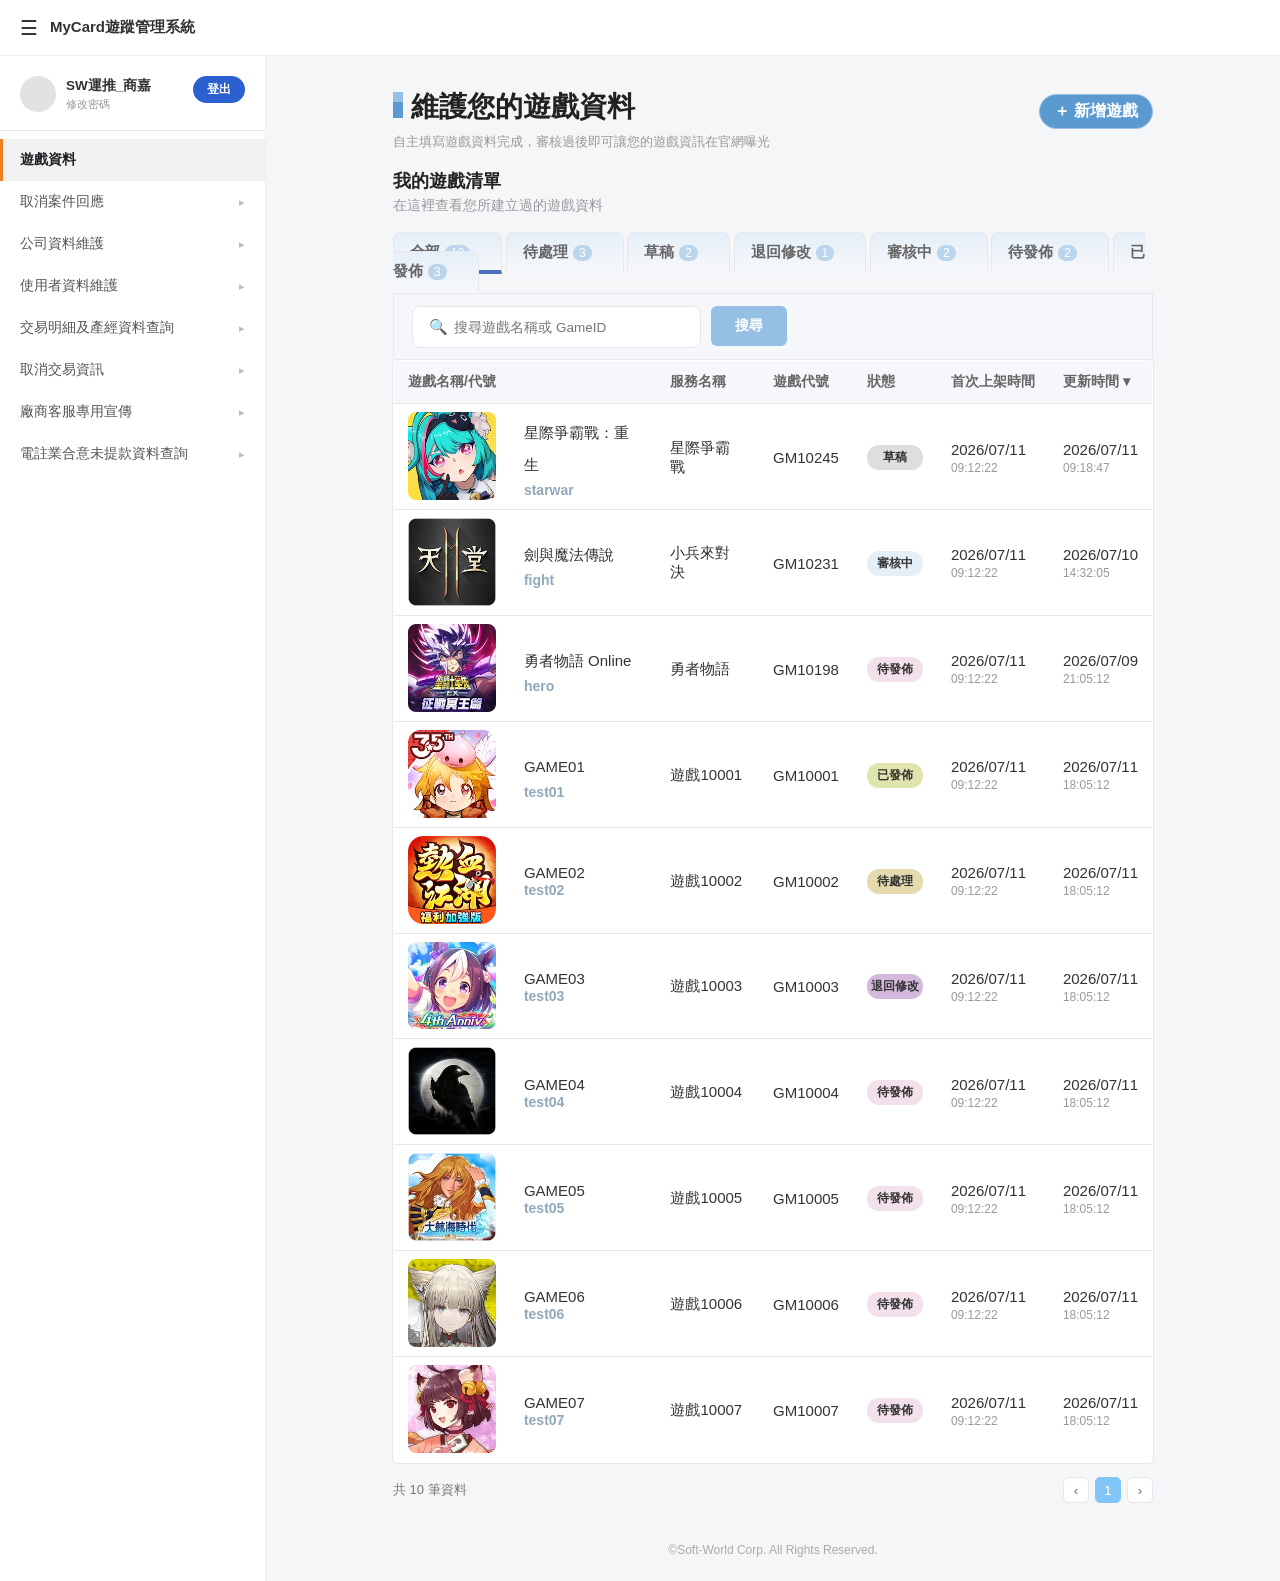
==== commit 6485032b: "0930樣式修改" ====
--- a/index.html
+++ b/index.html
@@ -4,15 +4,12 @@
 <meta charset="UTF-8">
 <title>MyCard遊蹤管理系統</title>
 <link rel="stylesheet" href="css/L.css">
-<link rel="stylesheet" href="css/LM.css" media="only screen and (min-width:1381px) and (max-width:1680px)">
-<link rel="stylesheet" href="css/LMM.css" media="only screen and (min-width:1025px) and (max-width:1380px)">
-<link rel="stylesheet" href="css/M.css" media="only screen and (min-width:600px) and (max-width:1024px)">
-<link rel="stylesheet" href="css/S.css" media="only screen and (max-width:599px)">
 
 	
 <!-- jquery引入檔 -->
 <script src="js/jquery-3.6.0.min.js"></script>
 <script src="js/sidebar.js"></script>
+<script src="js/manager.js"></script>
 
 
 </head>
@@ -53,128 +50,426 @@
     <div id="page-home">
       <div class="page-header-row">
         <div class="page-header-text">
-          <h1>維護您的遊戲資料</h1>
+          <div class="initial"><ol></ol></div><h1>維護您的遊戲資料</h1>
           <p>自主填寫遊戲資料完成，審核過後即可讓您的遊戲資訊在官網曝光</p>
         </div>
-        <button class="btn-add-game" id="btnAddGame">＋ 新增遊戲</button>
+		<!--<button class="btn-outbound" id="btnOutboard">↓ 匯出清單</button>-->
+        <button class="btn-add-game" id="btnAddGame">＋ 新增遊戲</button>		
       </div>
-
-      <div class="search-row">
-        <div class="search-box">🔍 <input type="text" placeholder="搜尋遊戲名稱或 GameID"></div>
-        <button class="btn-search">搜尋</button>
-      </div>
+		
+	  <!--<div class="dynamic_row">
+		<div class="deal">
+		  <ul>
+			<h5>需要你的處理</h5>
+			<h6>優先完成以下事項，讓上架流程繼續往前</h6>
+			<ol>查看全部 →</ol>
+		  </ul>
+		  <li>
+		    <dl><img src="images/game_icon/icon01.webp"></dl>
+			<dt>締造者：放逐之境</dt>
+			<dd>審核退回 · 英文遊戲介紹待補齊</dd>
+			<ol>檢視內容 →</ol>
+		  </li>
+		  <li>
+		    <dl><img src="images/game_icon/icon02.webp"></dl>
+			<dt>天堂2</dt>
+			<dd>草稿 · 尚未設定預計上架日期</dd>
+			<ol>檢視內容 →</ol>
+		  </li>
+		  <li>
+		    <dl><img src="images/game_icon/icon03.webp"></dl>
+			<dt>聖鬥士星矢</dt>
+			<dd>草稿 · 遊戲圖示尚未上傳</dd>
+			<ol>檢視內容 →</ol>
+		  </li>
+		</div>
+	    <div class="history">
+		  <ul>
+			<h5>最近動態</h5>
+			<h6>掌握資料與審核進度的變更</h6>
+			<ol>查看記錄 →</ol>
+		  </ul>
+		  <li>
+			<dt>締造者：放逐之境</dt>
+			<dd>MyCard 已提出修改建議</dd>
+			<ol>09/21 14:10</ol>
+		  </li>
+		  <li>
+			<dt>伊莫</dt>
+			<dd>合作夥伴更新了遊戲介紹</dd>
+			<ol>09/20 18:04</ol>
+		  </li>
+		  <li>
+			<dt>瑪奇 Mobile</dt>
+			<dd>遊戲資料已發佈</dd>
+			<ol>09/18 08:30</ol>
+		  </li>
+		</div>
+	  </div>
+
+        <div class="total_row">
+		  <div id="total1" class="total-box gray-border">
+			  <dl>遊戲總數</dl>
+			  <dt class="total_gray">10</dt>
+			  <dd>集中管理所有合作遊戲</dd>
+		  </div>
+		  <div id="total2" class="total-box gray-border">
+			  <dl>待處理事項</dl>
+			  <dt class="pending_brown">3</dt>
+			  <dd>草稿與退回修改</dd>
+		  </div>
+		  <div id="total3" class="total-box gray-border">
+			  <dl>審核進行中</dl>
+			  <dt class="review_purple">2</dt>
+			  <dd>等待 MyCard 確認</dd>
+		  </div>
+		  <div id="total4" class="total-box gray-border">
+			  <dl>已發佈遊戲</dl>
+			  <dt class="release_green">10</dt>
+			  <dd>已公開於遊戲列表</dd>
+		  </div>
+		</div>-->
+
 
       <div class="list-header">
         <h2>我的遊戲清單</h2>
         <p>在這裡查看您所建立過的遊戲資料</p>
+      
+		<ul>
+		  <div id="state_tab1" class="active">全部<dl>10</dl></div>
+		  <div id="state_tab2" class="none">待處理<dl>3</dl></div>
+		  <div id="state_tab3" class="none">草稿<dl>2</dl></div>
+		  <div id="state_tab4" class="none">退回修改<dl>1</dl></div>
+		  <div id="state_tab5" class="none">審核中<dl>2</dl></div>
+		  <div id="state_tab6" class="none">待發佈<dl>2</dl></div>
+		  <div id="state_tab7" class="none">已發佈<dl>3</dl></div>
+		</ul>	
       </div>
 
-      <table>
+      
+      <div class="search-row">
+            <div class="search-box">🔍 <input type="text" placeholder="搜尋遊戲名稱或 GameID"></div>
+            <button class="btn-search">搜尋</button>
+          </div> 
+      <table id="table" class="t1"><!--全部-->
         <thead>
           <tr>
-            <th>遊戲名稱</th>
-            <th>服務名稱/代號</th>
+            <th>遊戲名稱/代號</th>
+            <th></th>
+			<th>服務名稱</th>
             <th>遊戲代號</th>
-            <th>狀態</th>
+			<th>狀態</th>
             <th>首次上架時間</th>
-            <th>狀態更新時間 ▾</th>
-			<th></th>
+            <th>更新時間 ▾</th>
           </tr>
         </thead>
         <tbody>
           <tr>
-            <td class="game-name">星際爭霸戰：重生</td>
-            <td>星際爭霸戰 / starwar</td>
-            <td>GM10245</td>
-            <td><span class="badge">草稿</span></td>
-            <td>2026/06/25 09:00:00</td>
-            <td>2026/07/11 09:18:47</td>
-			<td><span class="btn-copy">複製</span></td>
+			<td class="game-name"><img src="images/game_icon/icon01.webp"></td>
+			<td><a target="_self" href="#">星際爭霸戰：重生</a><br><span class="sub">starwar</span></td>
+            <td>星際爭霸戰</td>
+			<td>GM10245</td>
+			<td><span class="badge">草稿</span></td>
+            <td>2026/07/11<br><span class="sub2">09:12:22</span></td>
+            <td>2026/07/11<br><span class="sub2">09:18:47</span></td>
           </tr>
           <tr>
-            <td class="game-name">劍與魔法傳說</td>
-            <td>小兵來對決 / fight</td>
-            <td>GM10231</td>
-            <td><span class="badge1">待審核</span></td>
-            <td>2026/06/20 10:00:00</td>
-            <td>2026/07/10 14:32:05</td>
-			<td><span class="btn-copy">複製</span></td>
+			<td class="game-name"><img src="images/game_icon/icon02.webp"></td>
+            <td><a target="_self" href="#">劍與魔法傳說</a><br><span class="sub">fight</span></td>
+            <td>小兵來對決</td>
+			<td>GM10231</td>
+            <td><span class="badge1">審核中</span></td>
+			<td>2026/07/11<br><span class="sub2">09:12:22</span></td>
+            <td>2026/07/10<br><span class="sub2">14:32:05</span></td>
           </tr>
           <tr>
-            <td class="game-name">勇者物語 Online</td>
-            <td>勇者物語 / hero</td>
-            <td>GM10198</td>
-            <td><span class="badge2">待發佈</span></td>
-            <td>2026/06/15 12:00:00</td>
-            <td>2026/07/09 21:05:12</td>
-			<td><span class="btn-copy">複製</span></td>
+			  <td class="game-name"><img src="images/game_icon/icon03.webp"></td>
+            <td><a target="_self" href="#">勇者物語 Online</a><br><span class="sub">hero</span></td>
+            <td>勇者物語</td>
+			<td>GM10198</td>
+			<td><span class="badge2">待發佈</span></td>
+            <td>2026/07/11<br><span class="sub2">09:12:22</span></td>
+            <td>2026/07/09<br><span class="sub2">21:05:12</span></td>
           </tr>
 		  <tr>
-            <td class="game-name">GAME01</td>
-            <td>GAME01 / GAME01</td>
-            <td>GM10001</td>
-            <td><span class="badge3">已發佈</span></td>
-            <td>2026/06/14 09:00:00</td>
-            <td>2026/07/11 18:05:12</td>
-			<td><span class="btn-copy">複製</span></td>
+            <td class="game-name"><img src="images/game_icon/icon04.webp"></td>
+            <td><a target="_self" href="#">GAME01</a><br><span class="sub">test01</span></td>
+            <td>遊戲10001</td>
+			<td>GM10001</td> 
+			<td><span class="badge3">已發佈</span></td>
+            <td>2026/07/11<br><span class="sub2">09:12:22</span></td>
+            <td>2026/07/11<br><span class="sub2">18:05:12</span></td>
           </tr>
 		  <tr>
-            <td class="game-name">GAME02</td>
-            <td>GAME02 / GAME02</td>
+            <td class="game-name"><img src="images/game_icon/icon05.webp"></td>
+            <td>GAME02<br><span class="sub">test02</span></td>
+			<td>遊戲10002</td>
             <td>GM10002</td>
-            <td><span class="badge2">待發佈</span></td>
-            <td>2026/06/14 09:00:00</td>
-            <td>2026/07/11 18:05:12</td>
-			<td><span class="btn-copy">複製</span></td>
+			<td><span class="badge4">待處理</span></td>
+            <td>2026/07/11<br><span class="sub2">09:12:22</span></td>
+            <td>2026/07/11<br><span class="sub2">18:05:12</span></td>
           </tr>
 		  <tr>
-            <td class="game-name">GAME03</td>
-            <td>GAME03 / GAME03</td>
+            <td class="game-name"><img src="images/game_icon/icon06.webp"></td>
+            <td>GAME03<br><span class="sub">test03</span></td>
+			<td>遊戲10003</td>
             <td>GM10003</td>
-            <td><span class="badge2">待發佈</span></td>
-            <td>2026/06/14 09:00:00</td>
-            <td>2026/07/11 18:05:12</td>
-			<td><span class="btn-copy">複製</span></td>
+			<td><span class="badge5">退回修改</span></td>
+            <td>2026/07/11<br><span class="sub2">09:12:22</span></td>
+            <td>2026/07/11<br><span class="sub2">18:05:12</span></td>
           </tr>
 		  <tr>
-            <td class="game-name">GAME04</td>
-            <td>GAME04 / GAME04</td>
+            <td class="game-name"><img src="images/game_icon/icon07.webp"></td>
+            <td>GAME04<br><span class="sub">test04</span></td>
+			<td>遊戲10004</td>
             <td>GM10004</td>
-            <td><span class="badge2">待發佈</span></td>
-            <td>2026/06/14 09:00:00</td>
-            <td>2026/07/11 18:05:12</td>
-			<td><span class="btn-copy">複製</span></td>
+			<td><span class="badge2">待發佈</span></td>
+            <td>2026/07/11<br><span class="sub2">09:12:22</span></td>
+            <td>2026/07/11<br><span class="sub2">18:05:12</span></td>
           </tr>
 		  <tr>
-            <td class="game-name">GAME05</td>
-            <td>GAME05 / GAME05</td>
+            <td class="game-name"><img src="images/game_icon/icon08.webp"></td>
+            <td>GAME05<br><span class="sub">test05</span></td>
+			<td>遊戲10005</td>
             <td>GM10005</td>
-            <td><span class="badge2">待發佈</span></td>
-            <td>2026/06/14 09:00:00</td>
-            <td>2026/07/11 18:05:12</td>
-			<td><span class="btn-copy">複製</span></td>
+			<td><span class="badge2">待發佈</span></td>
+            <td>2026/07/11<br><span class="sub2">09:12:22</span></td>
+            <td>2026/07/11<br><span class="sub2">18:05:12</span></td>
           </tr>
 		  <tr>
-            <td class="game-name">GAME06</td>
-            <td>GAME06 / GAME06</td>
+            <td class="game-name"><img src="images/game_icon/icon09.webp"></td>
+            <td>GAME06<br><span class="sub">test06</span></td>
+			<td>遊戲10006</td>
             <td>GM10006</td>
-            <td><span class="badge2">待發佈</span></td>
-            <td>2026/06/14 09:00:00</td>
-            <td>2026/07/11 18:05:12</td>
-			<td><span class="btn-copy">複製</span></td>
+			<td><span class="badge2">待發佈</span></td>
+            <td>2026/07/11<br><span class="sub2">09:12:22</span></td>
+            <td>2026/07/11<br><span class="sub2">18:05:12</span></td>
           </tr>
 		  <tr>
-            <td class="game-name">GAME07</td>
-            <td>GAME07 / GAME07</td>
+			<td class="game-name"><img src="images/game_icon/icon10.webp"></td>
+            <td>GAME07<br><span class="sub">test07</span></td>
+			<td>遊戲10007</td>
             <td>GM10007</td>
-            <td><span class="badge2">待發佈</span></td>
-            <td>2026/06/14 09:00:00</td>
-            <td>2026/07/11 18:05:12</td>
-			<td><span class="btn-copy">複製</span></td>
+			<td><span class="badge2">待發佈</span></td>
+            <td>2026/07/11<br><span class="sub2">09:12:22</span></td>
+            <td>2026/07/11<br><span class="sub2">18:05:12</span></td>
           </tr>
         </tbody>
       </table>
-
+		
+	  <table id="table" class="t2"><!--待處理-->
+        <thead>
+          <tr>
+            <th>遊戲名稱/代號</th>
+            <th></th>
+			<th>服務名稱</th>
+            <th>遊戲代號</th>
+			<th>狀態</th>
+            <th>首次上架時間</th>
+            <th>更新時間 ▾</th>
+          </tr>
+        </thead>
+        <tbody>
+		  <tr>
+            <td class="game-name"><img src="images/game_icon/icon05.webp"></td>
+            <td>GAME01<br><span class="sub">test01</span></td>
+			<td>遊戲10001</td>
+            <td>GM10001</td>
+			<td><span class="badge4">待處理</span></td>
+            <td>2026/07/11<br><span class="sub2">09:12:22</span></td>
+            <td>2026/07/11<br><span class="sub2">18:05:12</span></td>
+          </tr>
+		  <tr>
+            <td class="game-name"><img src="images/game_icon/icon08.webp"></td>
+            <td>GAME02<br><span class="sub">test02</span></td>
+			<td>遊戲10002</td>
+            <td>GM10002</td>
+			<td><span class="badge4">待處理</span></td>
+            <td>2026/07/11<br><span class="sub2">09:12:22</span></td>
+            <td>2026/07/11<br><span class="sub2">18:05:12</span></td>
+          </tr>
+		  <tr>
+            <td class="game-name"><img src="images/game_icon/icon09.webp"></td>
+            <td>GAME03<br><span class="sub">test03</span></td>
+			<td>遊戲10003</td>
+            <td>GM10003</td>
+			<td><span class="badge4">待處理</span></td>
+            <td>2026/07/11<br><span class="sub2">09:12:22</span></td>
+            <td>2026/07/11<br><span class="sub2">18:05:12</span></td>
+          </tr>
+        </tbody>
+      </table>
+
+	  <table id="table" class="t3"><!--草稿-->
+        <thead>
+          <tr>
+            <th>遊戲名稱/代號</th>
+            <th></th>
+			<th>服務名稱</th>
+            <th>遊戲代號</th>
+			<th>狀態</th>
+            <th>首次上架時間</th>
+            <th>更新時間 ▾</th>
+          </tr>
+        </thead>
+        <tbody>
+		  <tr>
+            <td class="game-name"><img src="images/game_icon/icon01.webp"></td>
+            <td>GAME01<br><span class="sub">test01</span></td>
+			<td>遊戲10001</td>
+            <td>GM10001</td>
+			<td><span class="badge">草稿</span></td>
+            <td>2026/07/11<br><span class="sub2">09:12:22</span></td>
+            <td>2026/07/11<br><span class="sub2">18:05:12</span></td>
+          </tr>
+		  <tr>
+            <td class="game-name"><img src="images/game_icon/icon10.webp"></td>
+            <td>GAME02<br><span class="sub">test02</span></td>
+			<td>遊戲10002</td>
+            <td>GM10002</td>
+			<td><span class="badge">草稿</span></td>
+            <td>2026/07/11<br><span class="sub2">09:12:22</span></td>
+            <td>2026/07/11<br><span class="sub2">18:05:12</span></td>
+          </tr>
+        </tbody>
+      </table>
+		
+	  <table id="table" class="t4"><!--退回修改-->
+        <thead>
+          <tr>
+            <th>遊戲名稱/代號</th>
+            <th></th>
+			<th>服務名稱</th>
+            <th>遊戲代號</th>
+			<th>狀態</th>
+            <th>首次上架時間</th>
+            <th>更新時間 ▾</th>
+          </tr>
+        </thead>
+        <tbody>
+		  <tr>
+            <td class="game-name"><img src="images/game_icon/icon01.webp"></td>
+            <td>GAME01<br><span class="sub">test01</span></td>
+			<td>遊戲10001</td>
+            <td>GM10001</td>
+			<td><span class="badge5">退回修改</span></td>
+            <td>2026/07/11<br><span class="sub2">09:12:22</span></td>
+            <td>2026/07/11<br><span class="sub2">18:05:12</span></td>
+          </tr>
+        </tbody>
+      </table>
+		
+	  <table id="table" class="t5"><!--審核中-->
+        <thead>
+          <tr>
+            <th>遊戲名稱/代號</th>
+            <th></th>
+			<th>服務名稱</th>
+            <th>遊戲代號</th>
+			<th>狀態</th>
+            <th>首次上架時間</th>
+            <th>更新時間 ▾</th>
+          </tr>
+        </thead>
+        <tbody>
+		  <tr>
+            <td class="game-name"><img src="images/game_icon/icon01.webp"></td>
+            <td>GAME01<br><span class="sub">test01</span></td>
+			<td>遊戲10001</td>
+            <td>GM10001</td>
+			<td><span class="badge1">審核中</span></td>
+            <td>2026/07/11<br><span class="sub2">09:12:22</span></td>
+            <td>2026/07/11<br><span class="sub2">18:05:12</span></td>
+          </tr>
+		  <tr>
+            <td class="game-name"><img src="images/game_icon/icon02.webp"></td>
+            <td>GAME01<br><span class="sub">test01</span></td>
+			<td>遊戲10001</td>
+            <td>GM10001</td>
+			<td><span class="badge1">審核中</span></td>
+            <td>2026/07/11<br><span class="sub2">09:12:22</span></td>
+            <td>2026/07/11<br><span class="sub2">18:05:12</span></td>
+          </tr>
+        </tbody>
+      </table>
+		
+	  <table id="table" class="t6"><!--待發佈-->
+        <thead>
+          <tr>
+            <th>遊戲名稱/代號</th>
+            <th></th>
+			<th>服務名稱</th>
+            <th>遊戲代號</th>
+			<th>狀態</th>
+            <th>首次上架時間</th>
+            <th>更新時間 ▾</th>
+          </tr>
+        </thead>
+        <tbody>
+		  <tr>
+            <td class="game-name"><img src="images/game_icon/icon03.webp"></td>
+            <td>GAME01<br><span class="sub">test01</span></td>
+			<td>遊戲10001</td>
+            <td>GM10001</td>
+			<td><span class="badge2">待發佈</span></td>
+            <td>2026/07/11<br><span class="sub2">09:12:22</span></td>
+            <td>2026/07/11<br><span class="sub2">18:05:12</span></td>
+          </tr>
+		  <tr>
+            <td class="game-name"><img src="images/game_icon/icon05.webp"></td>
+            <td>GAME01<br><span class="sub">test01</span></td>
+			<td>遊戲10001</td>
+            <td>GM10001</td>
+			<td><span class="badge2">待發佈</span></td>
+            <td>2026/07/11<br><span class="sub2">09:12:22</span></td>
+            <td>2026/07/11<br><span class="sub2">18:05:12</span></td>
+          </tr>
+        </tbody>
+      </table>
+		
+	  <table id="table" class="t7"><!--已發佈-->
+        <thead>
+          <tr>
+            <th>遊戲名稱/代號</th>
+            <th></th>
+			<th>服務名稱</th>
+            <th>遊戲代號</th>
+			<th>狀態</th>
+            <th>首次上架時間</th>
+            <th>更新時間 ▾</th>
+          </tr>
+        </thead>
+        <tbody>
+		  <tr>
+            <td class="game-name"><img src="images/game_icon/icon07.webp"></td>
+            <td>GAME01<br><span class="sub">test01</span></td>
+			<td>遊戲10001</td>
+            <td>GM10001</td>
+			<td><span class="badge3">已發佈</span></td>
+            <td>2026/07/11<br><span class="sub2">09:12:22</span></td>
+            <td>2026/07/11<br><span class="sub2">18:05:12</span></td>
+          </tr>
+		  <tr>
+            <td class="game-name"><img src="images/game_icon/icon08.webp"></td>
+            <td>GAME01<br><span class="sub">test01</span></td>
+			<td>遊戲10001</td>
+            <td>GM10001</td>
+			<td><span class="badge3">已發佈</span></td>
+            <td>2026/07/11<br><span class="sub2">09:12:22</span></td>
+            <td>2026/07/11<br><span class="sub2">18:05:12</span></td>
+          </tr>
+		  <tr>
+            <td class="game-name"><img src="images/game_icon/icon09.webp"></td>
+            <td>GAME01<br><span class="sub">test01</span></td>
+			<td>遊戲10001</td>
+            <td>GM10001</td>
+			<td><span class="badge3">已發佈</span></td>
+            <td>2026/07/11<br><span class="sub2">09:12:22</span></td>
+            <td>2026/07/11<br><span class="sub2">18:05:12</span></td>
+          </tr>
+        </tbody>
+      </table>
+		
       <div class="table-footer">
         <span>共 10 筆資料</span>
         <div class="pager">
@@ -193,7 +488,7 @@
 
         <div class="page-header-row">
           <div class="page-header-text">
-            <h1>開始填寫您的遊戲資料</h1>
+            <div class="initial"><ol></ol></div><h1>開始填寫您的遊戲資料</h1>
             <p>您可以在這裡自行填寫及更新遊戲資料，完成後提交 MyCard 審核，審核通過後就會公開於官網首頁。跟著填寫流程完成 5 個區塊即可。</p>
             <p class="notice-text">注意：填寫過程中如果需要先離開，記得先儲存目前資料；確認都填寫完成後，再送出審核。<br>
                                    審核通過後，MyCard 將協助您將遊戲資料公開於官網。</p>
@@ -217,25 +512,21 @@
             <div class="step-circle">1<span class="status-badge warn">!</span></div>
             <span class="step-label">遊戲基本識別資料</span>
           </div>
-          <div class="step-line"></div>
 
           <div class="step-node" data-step="2">
             <div class="step-circle">2<span class="status-badge warn">!</span></div>
             <span class="step-label">遊戲介紹</span>
           </div>
-          <div class="step-line"></div>
 
           <div class="step-node" data-step="3">
             <div class="step-circle">3<span class="status-badge warn">!</span></div>
             <span class="step-label">儲值入口</span>
           </div>
-          <div class="step-line"></div>
 
           <div class="step-node" data-step="4">
             <div class="step-circle">4<span class="status-badge warn">!</span></div>
             <span class="step-label">官方與社群連結</span>
           </div>
-          <div class="step-line"></div>
 
           <div class="step-node" data-step="5">
             <div class="step-circle">5<span class="status-badge warn">!</span></div>
@@ -296,18 +587,19 @@
           <!-- Step 2: 遊戲介紹 -->
           <div class="step-content" id="step-content-2" style="display:none;">
             <h2 class="block-title">遊戲介紹</h2>
-            <p class="block-desc">提供遊戲名稱、圖片及文字介紹，供 MyCard 用戶於網站查看，支援依語系分別設定</p>
+            <p class="block-desc">提供遊戲名稱、圖片及文字介紹，供 MyCard 用戶於網站查看，支援依語系分別設定<br>
+繁體中文及English必填，其他語系遊戲名稱及文字介紹如未填寫則預設出現英文</p>
 
             <div class="lang-tab-row">
               <div class="lang-tabs" id="langTabs">
-                <div class="lang-tab active" data-lang="zh">中文（預設）</div>
-                <div class="lang-tab" data-lang="en" data-label="English">English <span class="lang-tab-delete" data-lang="en">×</span></div>
+                <div class="lang-tab active" data-lang="zh">繁體中文(預設)<span class="required-star">*</span></div>
+                <div class="lang-tab" data-lang="en" data-label="English">English<span class="required-star">*</span> <span class="lang-tab-delete" data-lang="en">×</span></div>
                 <div class="lang-tab-add-new" id="langAddBtn"><span class="plus-icon">+</span> 新增語系
                   <div class="lang-add-menu" id="langAddMenu">
+                    <div class="lang-add-item" data-lang="ja" data-label="简体中文">简体中文</div>
                     <div class="lang-add-item" data-lang="ja" data-label="日本語">日本語</div>
-                    <div class="lang-add-item" data-lang="ko" data-label="한국어">한국어</div>
                     <div class="lang-add-item" data-lang="th" data-label="ภาษาไทย">ภาษาไทย</div>
-                    <div class="lang-add-item" data-lang="vi" data-label="Tiếng Việt">Tiếng Việt</div>
+                    <div class="lang-add-item" data-lang="vi" data-label="Bahasa Indonesia">Bahasa Indonesia</div>
                   </div>
                 </div>
               </div>
@@ -337,111 +629,10 @@
                   </span>
                 </div>
                 <div class="field-caption">填寫遊戲介紹內容，供用戶了解您的遊戲。</div>
-				  
-<!-- MyCard 富文字編輯器 -->
-<div class="rt-editor" id="mcEditor">
-
-  <!-- 工具列 -->
-  <div class="rt-toolbar">
-
-    <select id="mcFontSize" class="rt-select" aria-label="字級">
-      <option value="">字級</option>
-      <option value="12px">12 px</option>
-      <option value="14px">14 px</option>
-      <option value="16px" selected>16 px</option>
-      <option value="18px">18 px</option>
-      <option value="20px">20 px</option>
-      <option value="24px">24 px</option>
-      <option value="28px">28 px</option>
-      <option value="32px">32 px</option>
-      <option value="36px">36 px</option>
-    </select>
-
-    <select id="mcLineHeight" class="rt-select" aria-label="行高">
-      <option value="">行高</option>
-      <option value="1">1.0 倍</option>
-      <option value="1.2">1.2 倍</option>
-      <option value="1.5" selected>1.5 倍</option>
-      <option value="1.8">1.8 倍</option>
-      <option value="2">2.0 倍</option>
-      <option value="2.5">2.5 倍</option>
-    </select>
-
-    <span class="rt-toolbar-divider"></span>
-
-    <button type="button" data-command="bold" title="粗體">
-      <b>B</b>
-    </button>
-    <button type="button" data-command="italic" title="斜體">
-      <i>I</i>
-    </button>
-    <button type="button" data-command="underline" title="底線">
-      <u>U</u>
-    </button>
-    <button type="button" data-command="strikeThrough" title="刪除線">
-      <s>S</s>
-    </button>
-
-    <span class="rt-toolbar-divider"></span>
-
-    <button type="button" data-command="insertUnorderedList" title="項目符號">
-      • 清單
-    </button>
-    <button type="button" data-command="insertOrderedList" title="編號清單">
-      1. 清單
-    </button>
-    <button type="button" id="mcInsertLink" title="插入連結">
-      連結
-    </button>
-    <button type="button" data-command="unlink" title="取消連結">
-      取消連結
-    </button>
-
-    <span class="rt-toolbar-divider"></span>
-
-    <button type="button" data-command="undo" title="復原">↶</button>
-    <button type="button" data-command="redo" title="重做">↷</button>
-    <button type="button" id="mcClearFormat" title="清除格式">
-      清除格式
-    </button>
-    <button type="button" id="mcToggleSource" title="HTML 原始碼">
-      &lt;/&gt; HTML
-    </button>
-
-  </div>
-
-  <!-- 視覺編輯區 -->
-  <div
-    id="mcEditorContent"
-    class="rt-content"
-    contenteditable="true"
-    spellcheck="true"
-    data-placeholder="請輸入遊戲介紹內容..."
-  ></div>
-
-  <!-- HTML 原始碼編輯區 -->
-  <textarea
-    id="mcEditorSource"
-    class="rt-source"
-    aria-label="HTML 原始碼"
-    placeholder="請輸入 HTML 原始碼..."
-    hidden
-  ></textarea>
-
-  <!-- 原表單相容欄位 -->
-  <textarea
-    id="field-desc-input"
-    name="description"
-    hidden
-  ></textarea>
-
-  <!-- 字數統計 -->
-  <div class="rt-footer">
-    <span id="mcEditorStatus">視覺編輯模式</span>
-    <span>字數：<b id="mcWordCount">0</b></span>
-  </div>
-
-</div>
+                <div class="rt-toolbar">
+                  <span><b>B</b></span><span><i>I</i></span><span><u>U</u></span><span><s>S</s></span><span>HTML</span><span>•</span><span>1.</span><span>&lt;&gt;</span>
+                </div>
+                <textarea class="rt-textarea" id="field-desc-input" placeholder="遊戲介紹內容"></textarea>
               </div>
             </div>
 
@@ -469,25 +660,18 @@
               <div class="field-caption">您上傳的遊戲 Icon 圖片將顯示於網站的遊戲選擇頁面。</div>
               <div class="upload-row">
                 <div class="upload-box" id="iconUpload">
-   <div class="icon-upload-container">
-
-    <div class="icon-upload-box" id="iconUploadBox">
-
-      <!-- 隱藏的檔案選擇器 -->
-      <input
-        type="file"
-        id="iconFileInput"
-        class="icon-file-input"
-        accept="image/jpeg,image/png,image/webp"
-        aria-label="選擇 ICON 圖片"
-      >
-
-      <!-- 上傳前的 UI -->
-      <div class="icon-upload-empty" id="iconUploadEmpty">
-
-        <!-- 雲端上傳圖案 -->
-        <div class="icon-cloud">
-          <svg
+<!--ICON圖片上傳-->
+<div class="icon-uploader" id="iconUploader">
+  <input
+    type="file"
+    id="iconFileInput"
+    accept="image/jpeg,image/png,image/webp"
+    hidden
+  />
+
+  <!-- 初始上傳畫面 -->
+  <div class="icon-upload-content" id="iconUploadContent">
+    <svg
             xmlns="http://www.w3.org/2000/svg"
             width="64"
             height="52"
@@ -516,58 +700,34 @@
               stroke-linejoin="round"
             />
           </svg>
-        </div>
-
-        <div class="icon-upload-title">
-          拖曳圖片至此上傳
-        </div>
-
-        <div class="icon-upload-format">
-          支援JPG/PNG/WEBP格式
-        </div>
-
-        <!-- 上傳前選擇圖片按鈕 -->
-        <button
-          type="button"
-          class="icon-select-button"
-          id="iconSelectButton"
-        >
-          選擇圖片
-        </button>
-
-      </div>
-
-      <!-- 上傳後的縮圖 UI -->
-      <div class="icon-upload-preview" id="iconUploadPreview" hidden>
-
-        <img
-          src=""
-          alt="ICON 圖片縮圖"
-          id="iconPreviewImage"
-          class="icon-preview-image"
-        >
-
-        <!-- 覆蓋在縮圖中央的重新選擇按鈕 -->
-        <button
-          type="button"
-          class="icon-reselect-button"
-          id="iconReselectButton"
-        >
-          重新選擇圖片
-        </button>
-
-      </div>
-
-    </div>
-
-    <!-- 錯誤訊息 -->
-    <div
-      class="icon-upload-error"
-      id="iconUploadError"
-      aria-live="polite"
-    ></div>
-
+
+    <div class="upload-main-text">拖曳圖片至此上傳</div>
+    <div class="upload-format-text">支援 JPG / PNG / WEBP</div>
+
+    <button
+      type="button"
+      class="upload-button"
+      id="iconSelectButton"
+    >
+      選擇圖片
+    </button>
   </div>
+
+  <!-- 上傳後顯示縮圖 -->
+  <div class="icon-preview" id="iconPreview" hidden>
+    <img id="iconPreviewImage" alt="ICON 圖片預覽" />
+
+    <button
+      type="button"
+      class="upload-button preview-reselect-button"
+      id="iconReselectButton"
+    >
+      重新選擇圖片
+    </button>
+  </div>
+
+  <div class="upload-error" id="iconUploadError" role="alert"></div>
+</div>
                 </div>
               </div>
             </div>
@@ -583,231 +743,312 @@
               </div>
               <div class="field-caption">上傳您希望公開顯示的遊戲主視覺輪播圖片。</div>
               <div class="upload-row" id="carouselRow">
-  <!--6輪播圖上傳-->
-  <div class="icu6-container">
-
-    <div class="icu6-grid" id="icu6Grid">
-
-      <!-- 輪播圖片 1 -->
-      <div class="icu6-card" data-slot="1">
-        <div class="icu6-upload-box">
-
-          <input
-            type="file"
-            class="icu6-file-input"
-            accept="image/jpeg,image/png,image/webp"
-            aria-label="選擇輪播圖片 1"
+<!--6輪播圖上傳-->
+<div class="icu6-uploader" id="icu6Uploader">
+
+  <div class="icu6-grid">
+
+    <!-- 六個獨立上傳欄位 -->
+    <div class="icu6-card" data-slot="1">
+      <input class="icu6-file-input" type="file"
+             accept="image/jpeg,image/png,image/webp"
+             aria-label="選擇輪播圖片 1">
+      <div class="icu6-upload-box">
+        <div class="icu6-empty">
+          <div class="icu6-cloud-icon">
+		  <svg
+            xmlns="http://www.w3.org/2000/svg"
+            width="64"
+            height="52"
+            viewBox="0 0 64 52"
+            fill="none"
+            aria-hidden="true"
           >
-
-          <!-- 上傳前 UI -->
-          <div class="icu6-empty">
-
-            <div class="icu6-cloud-icon">
-              <svg viewBox="0 0 64 52" xmlns="http://www.w3.org/2000/svg" aria-hidden="true">
-                <path d="M17 39H46C54 39 60 33 60 26C60 19 54 14 47 14C45 6 38 2 30 3C21 4 16 10 14 18C6 18 2 23 2 29C2 35 8 39 17 39Z"
-                  fill="none" stroke="#398FE0" stroke-width="3.5"
-                  stroke-linecap="round" stroke-linejoin="round"/>
-                <path d="M32 43V24M24 32L32 24L40 32"
-                  fill="none" stroke="#398FE0" stroke-width="3.5"
-                  stroke-linecap="round" stroke-linejoin="round"/>
-              </svg>
-            </div>
-
-            <div class="icu6-upload-title">拖曳圖片至此上傳</div>
-            <div class="icu6-upload-format">支援JPG/PNG/WEBP格式</div>
-
-            <button type="button" class="icu6-select-button">
-              選擇圖片
-            </button>
-
-          </div>
-
-          <!-- 上傳後 UI -->
-          <div class="icu6-preview" hidden>
-            <img class="icu6-preview-image" alt="輪播圖片 1 縮圖">
-            <button type="button" class="icu6-reselect-button">
-              重新選擇圖片
-            </button>
-          </div>
-
+            <path
+              d="M17 39H46C54 39 60 33 60 26
+                 C60 19 54 14 47 14
+                 C45 6 38 2 30 3
+                 C21 4 16 10 14 18
+                 C6 18 2 23 2 29
+                 C2 35 8 39 17 39Z"
+              stroke="#398FE0"
+              stroke-width="3.5"
+              stroke-linecap="round"
+              stroke-linejoin="round"
+            />
+
+            <path
+              d="M32 43V24M24 32L32 24L40 32"
+              stroke="#398FE0"
+              stroke-width="3.5"
+              stroke-linecap="round"
+              stroke-linejoin="round"
+            />
+          </svg>
+		  </div>
+          <div class="icu6-upload-title">拖曳圖片至此上傳</div>
+          <div class="icu6-upload-format">支援 JPG / PNG / WEBP</div>
+          <button type="button" class="icu6-select-button">選擇圖片</button>
         </div>
-        <div class="icu6-error" aria-live="polite"></div>
+        <div class="icu6-preview" hidden>
+          <img class="icu6-preview-image" alt="輪播圖片 1 縮圖">
+          <button type="button" class="icu6-reselect-button">重新選擇圖片</button>
+        </div>
       </div>
-
-      <!-- 輪播圖片 2 -->
-      <div class="icu6-card" data-slot="2">
-        <div class="icu6-upload-box">
-
-          <input type="file" class="icu6-file-input"
-            accept="image/jpeg,image/png,image/webp"
-            aria-label="選擇輪播圖片 2">
-
-          <div class="icu6-empty">
-            <div class="icu6-cloud-icon">
-              <svg viewBox="0 0 64 52" xmlns="http://www.w3.org/2000/svg" aria-hidden="true">
-                <path d="M17 39H46C54 39 60 33 60 26C60 19 54 14 47 14C45 6 38 2 30 3C21 4 16 10 14 18C6 18 2 23 2 29C2 35 8 39 17 39Z"
-                  fill="none" stroke="#398FE0" stroke-width="3.5"
-                  stroke-linecap="round" stroke-linejoin="round"/>
-                <path d="M32 43V24M24 32L32 24L40 32"
-                  fill="none" stroke="#398FE0" stroke-width="3.5"
-                  stroke-linecap="round" stroke-linejoin="round"/>
-              </svg>
-            </div>
-            <div class="icu6-upload-title">拖曳圖片至此上傳</div>
-            <div class="icu6-upload-format">支援JPG/PNG/WEBP格式</div>
-            <button type="button" class="icu6-select-button">選擇圖片</button>
-          </div>
-
-          <div class="icu6-preview" hidden>
-            <img class="icu6-preview-image" alt="輪播圖片 2 縮圖">
-            <button type="button" class="icu6-reselect-button">重新選擇圖片</button>
-          </div>
-
+      <div class="icu6-error" aria-live="polite"></div>
+    </div>
+
+    <div class="icu6-card" data-slot="2">
+      <input class="icu6-file-input" type="file"
+             accept="image/jpeg,image/png,image/webp"
+             aria-label="選擇輪播圖片 2">
+      <div class="icu6-upload-box">
+        <div class="icu6-empty">
+          <div class="icu6-cloud-icon">
+		  <svg
+            xmlns="http://www.w3.org/2000/svg"
+            width="64"
+            height="52"
+            viewBox="0 0 64 52"
+            fill="none"
+            aria-hidden="true"
+          >
+            <path
+              d="M17 39H46C54 39 60 33 60 26
+                 C60 19 54 14 47 14
+                 C45 6 38 2 30 3
+                 C21 4 16 10 14 18
+                 C6 18 2 23 2 29
+                 C2 35 8 39 17 39Z"
+              stroke="#398FE0"
+              stroke-width="3.5"
+              stroke-linecap="round"
+              stroke-linejoin="round"
+            />
+
+            <path
+              d="M32 43V24M24 32L32 24L40 32"
+              stroke="#398FE0"
+              stroke-width="3.5"
+              stroke-linecap="round"
+              stroke-linejoin="round"
+            />
+          </svg>
+		  </div>
+          <div class="icu6-upload-title">拖曳圖片至此上傳</div>
+          <div class="icu6-upload-format">支援 JPG / PNG / WEBP</div>
+          <button type="button" class="icu6-select-button">選擇圖片</button>
         </div>
-        <div class="icu6-error" aria-live="polite"></div>
+        <div class="icu6-preview" hidden>
+          <img class="icu6-preview-image" alt="輪播圖片 2 縮圖">
+          <button type="button" class="icu6-reselect-button">重新選擇圖片</button>
+        </div>
       </div>
-
-      <!-- 輪播圖片 3 -->
-      <div class="icu6-card" data-slot="3">
-        <div class="icu6-upload-box">
-
-          <input type="file" class="icu6-file-input"
-            accept="image/jpeg,image/png,image/webp"
-            aria-label="選擇輪播圖片 3">
-
-          <div class="icu6-empty">
-            <div class="icu6-cloud-icon">
-              <svg viewBox="0 0 64 52" xmlns="http://www.w3.org/2000/svg" aria-hidden="true">
-                <path d="M17 39H46C54 39 60 33 60 26C60 19 54 14 47 14C45 6 38 2 30 3C21 4 16 10 14 18C6 18 2 23 2 29C2 35 8 39 17 39Z"
-                  fill="none" stroke="#398FE0" stroke-width="3.5"
-                  stroke-linecap="round" stroke-linejoin="round"/>
-                <path d="M32 43V24M24 32L32 24L40 32"
-                  fill="none" stroke="#398FE0" stroke-width="3.5"
-                  stroke-linecap="round" stroke-linejoin="round"/>
-              </svg>
-            </div>
-            <div class="icu6-upload-title">拖曳圖片至此上傳</div>
-            <div class="icu6-upload-format">支援JPG/PNG/WEBP格式</div>
-            <button type="button" class="icu6-select-button">選擇圖片</button>
-          </div>
-
-          <div class="icu6-preview" hidden>
-            <img class="icu6-preview-image" alt="輪播圖片 3 縮圖">
-            <button type="button" class="icu6-reselect-button">重新選擇圖片</button>
-          </div>
-
+      <div class="icu6-error" aria-live="polite"></div>
+    </div>
+
+    <div class="icu6-card" data-slot="3">
+      <input class="icu6-file-input" type="file"
+             accept="image/jpeg,image/png,image/webp"
+             aria-label="選擇輪播圖片 3">
+      <div class="icu6-upload-box">
+        <div class="icu6-empty">
+          <div class="icu6-cloud-icon">
+		  <svg
+            xmlns="http://www.w3.org/2000/svg"
+            width="64"
+            height="52"
+            viewBox="0 0 64 52"
+            fill="none"
+            aria-hidden="true"
+          >
+            <path
+              d="M17 39H46C54 39 60 33 60 26
+                 C60 19 54 14 47 14
+                 C45 6 38 2 30 3
+                 C21 4 16 10 14 18
+                 C6 18 2 23 2 29
+                 C2 35 8 39 17 39Z"
+              stroke="#398FE0"
+              stroke-width="3.5"
+              stroke-linecap="round"
+              stroke-linejoin="round"
+            />
+
+            <path
+              d="M32 43V24M24 32L32 24L40 32"
+              stroke="#398FE0"
+              stroke-width="3.5"
+              stroke-linecap="round"
+              stroke-linejoin="round"
+            />
+          </svg>
+		  </div>
+          <div class="icu6-upload-title">拖曳圖片至此上傳</div>
+          <div class="icu6-upload-format">支援 JPG / PNG / WEBP</div>
+          <button type="button" class="icu6-select-button">選擇圖片</button>
         </div>
-        <div class="icu6-error" aria-live="polite"></div>
+        <div class="icu6-preview" hidden>
+          <img class="icu6-preview-image" alt="輪播圖片 3 縮圖">
+          <button type="button" class="icu6-reselect-button">重新選擇圖片</button>
+        </div>
       </div>
-
-      <!-- 輪播圖片 4 -->
-      <div class="icu6-card" data-slot="4">
-        <div class="icu6-upload-box">
-
-          <input type="file" class="icu6-file-input"
-            accept="image/jpeg,image/png,image/webp"
-            aria-label="選擇輪播圖片 4">
-
-          <div class="icu6-empty">
-            <div class="icu6-cloud-icon">
-              <svg viewBox="0 0 64 52" xmlns="http://www.w3.org/2000/svg" aria-hidden="true">
-                <path d="M17 39H46C54 39 60 33 60 26C60 19 54 14 47 14C45 6 38 2 30 3C21 4 16 10 14 18C6 18 2 23 2 29C2 35 8 39 17 39Z"
-                  fill="none" stroke="#398FE0" stroke-width="3.5"
-                  stroke-linecap="round" stroke-linejoin="round"/>
-                <path d="M32 43V24M24 32L32 24L40 32"
-                  fill="none" stroke="#398FE0" stroke-width="3.5"
-                  stroke-linecap="round" stroke-linejoin="round"/>
-              </svg>
-            </div>
-            <div class="icu6-upload-title">拖曳圖片至此上傳</div>
-            <div class="icu6-upload-format">支援JPG/PNG/WEBP格式</div>
-            <button type="button" class="icu6-select-button">選擇圖片</button>
-          </div>
-
-          <div class="icu6-preview" hidden>
-            <img class="icu6-preview-image" alt="輪播圖片 4 縮圖">
-            <button type="button" class="icu6-reselect-button">重新選擇圖片</button>
-          </div>
-
+      <div class="icu6-error" aria-live="polite"></div>
+    </div>
+
+    <div class="icu6-card" data-slot="4">
+      <input class="icu6-file-input" type="file"
+             accept="image/jpeg,image/png,image/webp"
+             aria-label="選擇輪播圖片 4">
+      <div class="icu6-upload-box">
+        <div class="icu6-empty">
+          <div class="icu6-cloud-icon">
+		  <svg
+            xmlns="http://www.w3.org/2000/svg"
+            width="64"
+            height="52"
+            viewBox="0 0 64 52"
+            fill="none"
+            aria-hidden="true"
+          >
+            <path
+              d="M17 39H46C54 39 60 33 60 26
+                 C60 19 54 14 47 14
+                 C45 6 38 2 30 3
+                 C21 4 16 10 14 18
+                 C6 18 2 23 2 29
+                 C2 35 8 39 17 39Z"
+              stroke="#398FE0"
+              stroke-width="3.5"
+              stroke-linecap="round"
+              stroke-linejoin="round"
+            />
+
+            <path
+              d="M32 43V24M24 32L32 24L40 32"
+              stroke="#398FE0"
+              stroke-width="3.5"
+              stroke-linecap="round"
+              stroke-linejoin="round"
+            />
+          </svg>
+		  </div>
+          <div class="icu6-upload-title">拖曳圖片至此上傳</div>
+          <div class="icu6-upload-format">支援 JPG / PNG / WEBP</div>
+          <button type="button" class="icu6-select-button">選擇圖片</button>
         </div>
-        <div class="icu6-error" aria-live="polite"></div>
+        <div class="icu6-preview" hidden>
+          <img class="icu6-preview-image" alt="輪播圖片 4 縮圖">
+          <button type="button" class="icu6-reselect-button">重新選擇圖片</button>
+        </div>
       </div>
-
-      <!-- 輪播圖片 5 -->
-      <div class="icu6-card" data-slot="5">
-        <div class="icu6-upload-box">
-
-          <input type="file" class="icu6-file-input"
-            accept="image/jpeg,image/png,image/webp"
-            aria-label="選擇輪播圖片 5">
-
-          <div class="icu6-empty">
-            <div class="icu6-cloud-icon">
-              <svg viewBox="0 0 64 52" xmlns="http://www.w3.org/2000/svg" aria-hidden="true">
-                <path d="M17 39H46C54 39 60 33 60 26C60 19 54 14 47 14C45 6 38 2 30 3C21 4 16 10 14 18C6 18 2 23 2 29C2 35 8 39 17 39Z"
-                  fill="none" stroke="#398FE0" stroke-width="3.5"
-                  stroke-linecap="round" stroke-linejoin="round"/>
-                <path d="M32 43V24M24 32L32 24L40 32"
-                  fill="none" stroke="#398FE0" stroke-width="3.5"
-                  stroke-linecap="round" stroke-linejoin="round"/>
-              </svg>
-            </div>
-            <div class="icu6-upload-title">拖曳圖片至此上傳</div>
-            <div class="icu6-upload-format">支援JPG/PNG/WEBP格式</div>
-            <button type="button" class="icu6-select-button">選擇圖片</button>
-          </div>
-
-          <div class="icu6-preview" hidden>
-            <img class="icu6-preview-image" alt="輪播圖片 5 縮圖">
-            <button type="button" class="icu6-reselect-button">重新選擇圖片</button>
-          </div>
-
+      <div class="icu6-error" aria-live="polite"></div>
+    </div>
+
+    <div class="icu6-card" data-slot="5">
+      <input class="icu6-file-input" type="file"
+             accept="image/jpeg,image/png,image/webp"
+             aria-label="選擇輪播圖片 5">
+      <div class="icu6-upload-box">
+        <div class="icu6-empty">
+          <div class="icu6-cloud-icon">
+		  <svg
+            xmlns="http://www.w3.org/2000/svg"
+            width="64"
+            height="52"
+            viewBox="0 0 64 52"
+            fill="none"
+            aria-hidden="true"
+          >
+            <path
+              d="M17 39H46C54 39 60 33 60 26
+                 C60 19 54 14 47 14
+                 C45 6 38 2 30 3
+                 C21 4 16 10 14 18
+                 C6 18 2 23 2 29
+                 C2 35 8 39 17 39Z"
+              stroke="#398FE0"
+              stroke-width="3.5"
+              stroke-linecap="round"
+              stroke-linejoin="round"
+            />
+
+            <path
+              d="M32 43V24M24 32L32 24L40 32"
+              stroke="#398FE0"
+              stroke-width="3.5"
+              stroke-linecap="round"
+              stroke-linejoin="round"
+            />
+          </svg>
+		  </div>
+          <div class="icu6-upload-title">拖曳圖片至此上傳</div>
+          <div class="icu6-upload-format">支援 JPG / PNG / WEBP</div>
+          <button type="button" class="icu6-select-button">選擇圖片</button>
         </div>
-        <div class="icu6-error" aria-live="polite"></div>
+        <div class="icu6-preview" hidden>
+          <img class="icu6-preview-image" alt="輪播圖片 5 縮圖">
+          <button type="button" class="icu6-reselect-button">重新選擇圖片</button>
+        </div>
       </div>
-
-      <!-- 輪播圖片 6 -->
-      <div class="icu6-card" data-slot="6">
-        <div class="icu6-upload-box">
-
-          <input type="file" class="icu6-file-input"
-            accept="image/jpeg,image/png,image/webp"
-            aria-label="選擇輪播圖片 6">
-
-          <div class="icu6-empty">
-            <div class="icu6-cloud-icon">
-              <svg viewBox="0 0 64 52" xmlns="http://www.w3.org/2000/svg" aria-hidden="true">
-                <path d="M17 39H46C54 39 60 33 60 26C60 19 54 14 47 14C45 6 38 2 30 3C21 4 16 10 14 18C6 18 2 23 2 29C2 35 8 39 17 39Z"
-                  fill="none" stroke="#398FE0" stroke-width="3.5"
-                  stroke-linecap="round" stroke-linejoin="round"/>
-                <path d="M32 43V24M24 32L32 24L40 32"
-                  fill="none" stroke="#398FE0" stroke-width="3.5"
-                  stroke-linecap="round" stroke-linejoin="round"/>
-              </svg>
-            </div>
-            <div class="icu6-upload-title">拖曳圖片至此上傳</div>
-            <div class="icu6-upload-format">支援JPG/PNG/WEBP格式</div>
-            <button type="button" class="icu6-select-button">選擇圖片</button>
-          </div>
-
-          <div class="icu6-preview" hidden>
-            <img class="icu6-preview-image" alt="輪播圖片 6 縮圖">
-            <button type="button" class="icu6-reselect-button">重新選擇圖片</button>
-          </div>
-
+      <div class="icu6-error" aria-live="polite"></div>
+    </div>
+
+    <div class="icu6-card" data-slot="6">
+      <input class="icu6-file-input" type="file"
+             accept="image/jpeg,image/png,image/webp"
+             aria-label="選擇輪播圖片 6">
+      <div class="icu6-upload-box">
+        <div class="icu6-empty">
+          <div class="icu6-cloud-icon">
+		  <svg
+            xmlns="http://www.w3.org/2000/svg"
+            width="64"
+            height="52"
+            viewBox="0 0 64 52"
+            fill="none"
+            aria-hidden="true"
+          >
+            <path
+              d="M17 39H46C54 39 60 33 60 26
+                 C60 19 54 14 47 14
+                 C45 6 38 2 30 3
+                 C21 4 16 10 14 18
+                 C6 18 2 23 2 29
+                 C2 35 8 39 17 39Z"
+              stroke="#398FE0"
+              stroke-width="3.5"
+              stroke-linecap="round"
+              stroke-linejoin="round"
+            />
+
+            <path
+              d="M32 43V24M24 32L32 24L40 32"
+              stroke="#398FE0"
+              stroke-width="3.5"
+              stroke-linecap="round"
+              stroke-linejoin="round"
+            />
+          </svg>
+		  </div>
+          <div class="icu6-upload-title">拖曳圖片至此上傳</div>
+          <div class="icu6-upload-format">支援 JPG / PNG / WEBP</div>
+          <button type="button" class="icu6-select-button">選擇圖片</button>
         </div>
-        <div class="icu6-error" aria-live="polite"></div>
+        <div class="icu6-preview" hidden>
+          <img class="icu6-preview-image" alt="輪播圖片 6 縮圖">
+          <button type="button" class="icu6-reselect-button">重新選擇圖片</button>
+        </div>
       </div>
-
+      <div class="icu6-error" aria-live="polite"></div>
     </div>
+
   </div>
 
-				  
-              </div>
+  <div class="icu6-caption">至少上傳 1 張即可，不需要 6 張全部上傳。</div>
+</div>
 			  
-			
-			
-			 
+              </div>		 
               <div class="upload-caption">至少上傳1張即可，不需要6張全部上傳</div>
             </div>
 
@@ -878,7 +1119,6 @@
             <div class="field-group">
               <div class="field-label-row">
                 <span class="field-label">儲值方式</span>
-                <span class="required-star">*</span>
                 <span class="tooltip-wrap">
                   <button class="tooltip-icon" type="button">?</button>
                   <div class="tooltip-popover">可複選，請勾選此遊戲提供的 MyCard 儲值方式，勾選後將顯示對應的填寫欄位。</div>
@@ -900,7 +1140,7 @@
               <div class="field-group">
                 <div class="field-label-row">
                   <span class="field-label">web shop 連結</span>
-                  <span class="required-star">*</span>
+
                   <span class="tooltip-wrap">
                     <button class="tooltip-icon" type="button">?</button>
                     <div class="tooltip-popover">請貼上完整網址，需以 https:// 開頭。</div>
@@ -919,7 +1159,7 @@
               <div class="field-group">
                 <div class="field-label-row">
                   <span class="field-label">Android APK 連結</span>
-                  <span class="required-star">*</span>
+ 
                   <span class="tooltip-wrap">
                     <button class="tooltip-icon" type="button">?</button>
                     <div class="tooltip-popover">請提供可直接下載 APK 安裝檔的網址。</div>
@@ -950,7 +1190,7 @@
               <div class="field-group">
                 <div class="field-label-row">
                   <span class="field-label">PC版 連結</span>
-                  <span class="required-star">*</span>
+ 
                   <span class="tooltip-wrap">
                     <button class="tooltip-icon" type="button">?</button>
                     <div class="tooltip-popover">請提供 PC 版下載或啟動網址。</div>
@@ -1016,7 +1256,7 @@
             <div class="field-group">
               <div class="field-label-row">
                 <span class="field-label">期望上架時間</span>
-                <span class="required-star">*</span>
+ 
                 <span class="tooltip-wrap">
                   <button class="tooltip-icon" type="button">?</button>
                   <div class="tooltip-popover">點擊欄位開啟時間選擇器，選擇您期望曝光的日期與時間（精確到分鐘）。</div>
@@ -1449,10 +1689,11 @@
      Step 2: Tag selection modal
      ============================================================ */
   const TAG_CATEGORIES = [
-    { key: 'product', name: '產品分類', options: ['手機遊戲','主機遊戲','PC遊戲','網頁遊戲','卡牌遊戲','桌遊'] },
-    { key: 'genre', name: '遊戲類型', options: ['RPG','動作','策略','射擊','模擬','益智','運動','競速','恐怖','卡牌對戰'] },
-    { key: 'story', name: '故事題材', options: ['奇幻','科幻','武俠','校園','都市','歷史','末日','偵探','戀愛','恐怖驚悚'] },
-    { key: 'gameplay', name: '遊戲玩法', options: ['開放世界','回合制','即時戰鬥','生存','建造經營','多人連線','單機','塔防','Roguelike','卡牌構築'] }
+    { key: 'product', name: '產品分類', options: ['線上遊戲','網頁遊戲','手機遊戲','單機遊戲','會員','金流平台','直播交友','棋牌益智','動漫平台','娛樂命理','社群平台','遊戲平台','AI','工具軟體'] },
+    { key: 'genre', name: '遊戲類型', options: ['動作冒險','棋牌益智','休閒娛樂','電子書籍','家庭教育','音樂節奏','社交互動','運動競速','策略排擬','益智解謎','角色拌演','卡牌桌遊','平台點數'] },
+	{ key: 'type', name: '動作冒險', options: ['格鬥','打擊','射擊','生存',] },
+    { key: 'story', name: '故事題材', options: ['中國文化','三國','西遊','封神榜','布袋戲','日本文化','科幻','奇幻','喪屍','殭屍','女性向','校園','戀愛','武俠','修仙','金庸','古龍','黃易','宮廷','動漫','漫威','神話','驚悚','懸疑','古墓','尋寶','戰爭','歷史','末日','DC','部落','機甲','坦克','船艦','戰機','西方文化','地下城'] },
+    { key: 'gameplay', name: '遊戲玩法', options: ['放置掛機','單機','轉珠相消','回合','戰棋','PVP','PVE','RvR','沙盒','純文字','MOBA','MMO'] }
   ];
   const MAX_PER_CATEGORY = 3;
   const tagSelections = {};
@@ -1712,792 +1953,361 @@
 	
 /* =====================================
    ICON 單張圖片上傳功能
-   獨立作用域，不影響其他 6 張輪播圖元件
 ===================================== */
-
 (() => {
-  const iconBox = document.getElementById("iconUploadBox");
-  const iconInput = document.getElementById("iconFileInput");
-  const iconEmpty = document.getElementById("iconUploadEmpty");
-  const iconPreview = document.getElementById("iconUploadPreview");
-  const iconPreviewImage = document.getElementById("iconPreviewImage");
-
-  const iconSelectButton = document.getElementById("iconSelectButton");
-  const iconReselectButton = document.getElementById("iconReselectButton");
-  const iconError = document.getElementById("iconUploadError");
-
-  // 確認元件存在
-  if (
-    !iconBox ||
-    !iconInput ||
-    !iconEmpty ||
-    !iconPreview ||
-    !iconPreviewImage ||
-    !iconSelectButton ||
-    !iconReselectButton ||
-    !iconError
-  ) {
-    return;
-  }
-
-  // 允許的圖片格式
-  const iconAllowedTypes = [
+  const uploader = document.getElementById("iconUploader");
+  const fileInput = document.getElementById("iconFileInput");
+  const uploadContent = document.getElementById("iconUploadContent");
+  const preview = document.getElementById("iconPreview");
+  const previewImage = document.getElementById("iconPreviewImage");
+  const selectButton = document.getElementById("iconSelectButton");
+  const reselectButton = document.getElementById("iconReselectButton");
+  const errorElement = document.getElementById("iconUploadError");
+
+  const MAX_FILE_SIZE = 10 * 1024 * 1024;
+  const ALLOWED_TYPES = [
     "image/jpeg",
     "image/png",
     "image/webp"
   ];
 
-  // 最大圖片大小：10MB
-  const iconMaxSize = 10 * 1024 * 1024;
-
-  // 保存目前圖片的暫存網址
-  let iconObjectUrl = null;
-
-  // 開啟電腦檔案選擇器
-  function iconOpenFilePicker() {
-    iconInput.click();
-  }
-
-  // 清除錯誤訊息
-  function iconClearError() {
-    iconError.textContent = "";
+  let selectedFile = null;
+  let objectUrl = null;
+
+  // 開啟電腦檔案選擇視窗
+  function openFileDialog() {
+    fileInput.click();
   }
 
   // 顯示錯誤訊息
-  function iconShowError(message) {
-    iconError.textContent = message;
+  function showError(message = "") {
+    errorElement.textContent = message;
   }
 
   // 顯示圖片縮圖
-  function iconDisplayImage(file) {
-    iconClearError();
+  function renderImage(file) {
+    if (!file) return;
+
+    showError("");
 
     // 檢查圖片格式
-    if (!iconAllowedTypes.includes(file.type)) {
-      iconShowError("請選擇 JPG、PNG 或 WEBP 格式圖片。");
+    if (!ALLOWED_TYPES.includes(file.type)) {
+      showError("請上傳 JPG、PNG 或 WEBP 格式圖片");
       return;
     }
 
     // 檢查圖片大小
-    if (file.size > iconMaxSize) {
-      iconShowError("圖片大小不可超過 10MB，請重新選擇。");
+    if (file.size > MAX_FILE_SIZE) {
+      showError("圖片大小不可超過 10MB");
       return;
     }
 
-    // 建立新的本機預覽網址
-    const newUrl = URL.createObjectURL(file);
-    const testImage = new Image();
-
-    // 確認圖片可以正常讀取
-    testImage.onload = () => {
-      if (!testImage.naturalWidth || !testImage.naturalHeight) {
-        URL.revokeObjectURL(newUrl);
-        iconShowError("圖片無法讀取，請重新選擇。");
-        return;
-      }
-
-      // 釋放之前的圖片網址
-      if (iconObjectUrl) {
-        URL.revokeObjectURL(iconObjectUrl);
-      }
-
-      iconObjectUrl = newUrl;
-
-      // 設定縮圖
-      iconPreviewImage.src = iconObjectUrl;
-
-      // 隱藏原始上傳 UI
-      iconEmpty.hidden = true;
-
-      // 顯示縮圖與覆蓋按鈕
-      iconPreview.hidden = false;
-    };
-
-    // 圖片讀取失敗
-    testImage.onerror = () => {
-      URL.revokeObjectURL(newUrl);
-      iconShowError("圖片讀取失敗，請重新選擇。");
-    };
-
-    testImage.src = newUrl;
-  }
-
-  // 上傳前：選擇圖片
-  iconSelectButton.addEventListener("click", (event) => {
-    event.stopPropagation();
-    iconOpenFilePicker();
+    // 釋放上一張圖片的暫存網址
+    if (objectUrl) {
+      URL.revokeObjectURL(objectUrl);
+    }
+
+    selectedFile = file;
+    objectUrl = URL.createObjectURL(file);
+
+    previewImage.src = objectUrl;
+
+    // 隱藏初始畫面，顯示縮圖與重新選擇按鈕
+    uploadContent.hidden = true;
+    preview.hidden = false;
+
+    // 通知外部程式圖片已變更
+    uploader.dispatchEvent(
+      new CustomEvent("iconchange", {
+        bubbles: true,
+        detail: {
+          file: selectedFile
+        }
+      })
+    );
+  }
+
+  // 初始選擇圖片按鈕
+  selectButton.addEventListener("click", openFileDialog);
+
+  // 縮圖上的重新選擇圖片按鈕
+  reselectButton.addEventListener("click", openFileDialog);
+
+  // 從電腦選取圖片
+  fileInput.addEventListener("change", () => {
+    const file = fileInput.files && fileInput.files[0];
+
+    if (file) {
+      renderImage(file);
+    }
+
+    // 允許再次選取相同檔案
+    fileInput.value = "";
   });
 
-  // 上傳後：重新選擇圖片
-  iconReselectButton.addEventListener("click", (event) => {
-    event.stopPropagation();
-    iconOpenFilePicker();
+  // 拖曳圖片進入欄位
+  uploader.addEventListener("dragover", (event) => {
+    event.preventDefault();
+    uploader.classList.add("is-dragover");
   });
 
-  // 從電腦匯入圖片
-  iconInput.addEventListener("change", () => {
-    const file = iconInput.files && iconInput.files[0];
+  // 拖曳圖片離開欄位
+  uploader.addEventListener("dragleave", (event) => {
+    if (!uploader.contains(event.relatedTarget)) {
+      uploader.classList.remove("is-dragover");
+    }
+  });
+
+  // 放開滑鼠，完成拖曳上傳
+  uploader.addEventListener("drop", (event) => {
+    event.preventDefault();
+    uploader.classList.remove("is-dragover");
+
+    const file = event.dataTransfer.files &&
+      event.dataTransfer.files[0];
 
     if (file) {
-      iconDisplayImage(file);
-    }
-
-    // 清空 input 值，讓相同圖片也能再次選擇
-    iconInput.value = "";
+      renderImage(file);
+    }
   });
 
-  // 拖曳圖片進入上傳框
-  iconBox.addEventListener("dragenter", (event) => {
-    event.preventDefault();
-    iconBox.classList.add("icon-dragover");
+  // 取得目前選取的圖片檔案
+  window.getIconImageFile = function () {
+    return selectedFile;
+  };
+
+  // 清除圖片並恢復初始上傳畫面
+  window.clearIconImage = function () {
+    if (objectUrl) {
+      URL.revokeObjectURL(objectUrl);
+      objectUrl = null;
+    }
+
+    selectedFile = null;
+    previewImage.removeAttribute("src");
+    preview.hidden = true;
+    uploadContent.hidden = false;
+    fileInput.value = "";
+    showError("");
+
+    uploader.dispatchEvent(
+      new CustomEvent("iconchange", {
+        bubbles: true,
+        detail: {
+          file: null
+        }
+      })
+    );
+  };
+
+  // 頁面離開時釋放圖片暫存網址
+  window.addEventListener("beforeunload", () => {
+    if (objectUrl) {
+      URL.revokeObjectURL(objectUrl);
+    }
   });
-
-  // 拖曳圖片經過上傳框
-  iconBox.addEventListener("dragover", (event) => {
-    event.preventDefault();
-
-    if (event.dataTransfer) {
-      event.dataTransfer.dropEffect = "copy";
-    }
-
-    iconBox.classList.add("icon-dragover");
-  });
-
-  // 拖曳離開上傳框
-  iconBox.addEventListener("dragleave", (event) => {
-    if (!iconBox.contains(event.relatedTarget)) {
-      iconBox.classList.remove("icon-dragover");
-    }
-  });
-
-  // 放開圖片，上傳或替換縮圖
-  iconBox.addEventListener("drop", (event) => {
-    event.preventDefault();
-
-    iconBox.classList.remove("icon-dragover");
-
-    const files = event.dataTransfer && event.dataTransfer.files;
-
-    if (files && files.length > 0) {
-      iconDisplayImage(files[0]);
-    }
-  });
-
-  // 頁面離開時釋放暫存圖片網址
-  window.addEventListener("pagehide", () => {
-    if (iconObjectUrl) {
-      URL.revokeObjectURL(iconObjectUrl);
-      iconObjectUrl = null;
-    }
-  });
-
 })();
 
 /* ==========================================
    六張輪播圖片上傳功能
    使用獨立作用域與 icu6- 命名
 ========================================== */
-
 (() => {
-  const icu6Root = document.getElementById("icu6Grid");
-
-  if (!icu6Root) return;
-
-  const icu6MaxSize = 10 * 1024 * 1024;
-
-  const icu6AllowedTypes = [
-    "image/jpeg",
-    "image/png",
-    "image/webp"
-  ];
-
-  // 每張圖片獨立保存狀態
-  const icu6Slots = Array.from(
-    icu6Root.querySelectorAll(".icu6-card"),
-    card => ({
-      card,
+  const uploader = document.getElementById("icu6Uploader");
+  if (!uploader) return;
+
+  const cards = uploader.querySelectorAll(".icu6-card");
+  const allowedTypes = ["image/jpeg", "image/png", "image/webp"];
+  const maxSize = 10 * 1024 * 1024; // 10MB
+
+  // 每個欄位各自保存圖片與預覽網址
+  const slotData = new Map();
+
+  cards.forEach((card) => {
+    const input = card.querySelector(".icu6-file-input");
+    const box = card.querySelector(".icu6-upload-box");
+    const empty = card.querySelector(".icu6-empty");
+    const preview = card.querySelector(".icu6-preview");
+    const image = card.querySelector(".icu6-preview-image");
+    const selectButton = card.querySelector(".icu6-select-button");
+    const reselectButton = card.querySelector(".icu6-reselect-button");
+    const error = card.querySelector(".icu6-error");
+
+    const slot = card.dataset.slot;
+
+    slotData.set(slot, {
       file: null,
       url: null
-    })
-  );
-
-  // 開啟電腦檔案選擇器
-  function icu6OpenPicker(slot) {
-    slot.card.querySelector(".icu6-file-input").click();
-  }
-
-  // 顯示錯誤訊息
-  function icu6ShowError(slot, message) {
-    slot.card.querySelector(".icu6-error").textContent = message;
-  }
-
-  // 清除錯誤訊息
-  function icu6ClearError(slot) {
-    slot.card.querySelector(".icu6-error").textContent = "";
-  }
-
-  // 檢查圖片並顯示縮圖
-  function icu6ShowPreview(slot, file) {
-    icu6ClearError(slot);
-
-    // 檢查檔案格式
-    if (!icu6AllowedTypes.includes(file.type)) {
-      icu6ShowError(
-        slot,
-        "請選擇 JPG、PNG 或 WEBP 格式圖片。"
-      );
-      return;
-    }
-
-    // 檢查檔案大小
-    if (file.size > icu6MaxSize) {
-      icu6ShowError(
-        slot,
-        "圖片大小不可超過 10MB，請重新選擇。"
-      );
-      return;
-    }
-
-    // 建立本機預覽網址
-    const newUrl = URL.createObjectURL(file);
-    const testImage = new Image();
-
-    testImage.onload = () => {
-      // 確認圖片具有有效尺寸
-      if (!testImage.naturalWidth || !testImage.naturalHeight) {
-        URL.revokeObjectURL(newUrl);
-        icu6ShowError(slot, "圖片無法讀取，請重新選擇。");
+    });
+
+    function openFilePicker() {
+      // 清空 value，允許再次選取同一張圖片
+      input.value = "";
+      input.click();
+    }
+
+    function showError(message) {
+      error.textContent = message;
+    }
+
+    function clearError() {
+      error.textContent = "";
+    }
+
+    function showPreview(file) {
+      clearError();
+
+      if (!allowedTypes.includes(file.type)) {
+        showError("請選擇 JPG、PNG 或 WEBP 格式圖片。");
         return;
       }
 
-      // 圖片成功載入後，釋放該欄位舊網址
-      if (slot.url) {
-        URL.revokeObjectURL(slot.url);
+      if (file.size > maxSize) {
+        showError("圖片大小不可超過 10MB。");
+        return;
       }
 
-      slot.file = file;
-      slot.url = newUrl;
-
-      const empty = slot.card.querySelector(".icu6-empty");
-      const preview = slot.card.querySelector(".icu6-preview");
-      const previewImage = slot.card.querySelector(".icu6-preview-image");
-
-      // 設定縮圖
-      previewImage.src = slot.url;
-
-      // 隱藏原本的雲端圖示、文字及選擇圖片按鈕
-      empty.hidden = true;
-
-      // 顯示縮圖及覆蓋在縮圖上的重新選擇按鈕
-      preview.hidden = false;
-    };
-
-    testImage.onerror = () => {
-      URL.revokeObjectURL(newUrl);
-      icu6ShowError(slot, "圖片讀取失敗，請重新選擇。");
-    };
-
-    testImage.src = newUrl;
-  }
-
-  // 為六個欄位分別綁定事件
-  icu6Slots.forEach(slot => {
-    const card = slot.card;
-    const box = card.querySelector(".icu6-upload-box");
-    const input = card.querySelector(".icu6-file-input");
-    const empty = card.querySelector(".icu6-empty");
-    const selectButton = card.querySelector(".icu6-select-button");
-    const reselectButton = card.querySelector(".icu6-reselect-button");
+      const newUrl = URL.createObjectURL(file);
+      const testImage = new Image();
+
+      testImage.onload = () => {
+        if (!testImage.naturalWidth || !testImage.naturalHeight) {
+          URL.revokeObjectURL(newUrl);
+          showError("圖片無法讀取，請重新選擇。");
+          return;
+        }
+
+        const data = slotData.get(slot);
+
+        if (data.url) {
+          URL.revokeObjectURL(data.url);
+        }
+
+        data.file = file;
+        data.url = newUrl;
+
+        image.src = newUrl;
+        empty.hidden = true;
+        preview.hidden = false;
+
+        // 發出自訂事件，方便外部表單取得上傳檔案
+        card.dispatchEvent(new CustomEvent("imagechange", {
+          bubbles: true,
+          detail: {
+            slot: Number(slot),
+            file: file
+          }
+        }));
+      };
+
+      testImage.onerror = () => {
+        URL.revokeObjectURL(newUrl);
+        showError("圖片讀取失敗，請重新選擇。");
+      };
+
+      testImage.src = newUrl;
+    }
 
     // 點擊「選擇圖片」
-    selectButton.addEventListener("click", event => {
+    selectButton.addEventListener("click", (event) => {
       event.stopPropagation();
-      icu6OpenPicker(slot);
+      openFilePicker();
     });
 
-    // 點擊縮圖上的「重新選擇圖片」
-    reselectButton.addEventListener("click", event => {
+    // 點擊「重新選擇圖片」
+    reselectButton.addEventListener("click", (event) => {
       event.stopPropagation();
-      icu6OpenPicker(slot);
+      openFilePicker();
     });
 
-    // 點擊尚未上傳的空白區域也可選擇圖片
-    empty.addEventListener("click", event => {
-      if (event.target.closest(".icu6-select-button")) return;
-      icu6OpenPicker(slot);
+    // 點擊空白上傳區
+    empty.addEventListener("click", (event) => {
+      if (event.target.closest("button")) return;
+      openFilePicker();
     });
 
-    // 從電腦選擇圖片
+    // 從電腦選擇檔案
     input.addEventListener("change", () => {
       const file = input.files && input.files[0];
-
-      if (file) {
-        icu6ShowPreview(slot, file);
-      }
-
-      // 允許再次選擇相同檔案
-      input.value = "";
+      if (file) showPreview(file);
     });
 
-    // 拖曳圖片進入欄位
-    box.addEventListener("dragenter", event => {
+    // 拖曳進入上傳區
+    box.addEventListener("dragover", (event) => {
       event.preventDefault();
-      box.classList.add("icu6-dragover");
+      box.classList.add("is-dragover");
     });
 
-    // 拖曳圖片經過欄位
-    box.addEventListener("dragover", event => {
-      event.preventDefault();
-
-      if (event.dataTransfer) {
-        event.dataTransfer.dropEffect = "copy";
-      }
-
-      box.classList.add("icu6-dragover");
-    });
-
-    // 拖曳離開欄位
-    box.addEventListener("dragleave", event => {
+    // 拖曳離開上傳區
+    box.addEventListener("dragleave", (event) => {
       if (!box.contains(event.relatedTarget)) {
-        box.classList.remove("icu6-dragover");
+        box.classList.remove("is-dragover");
       }
     });
 
-    // 放開圖片：上傳或替換該欄位圖片
-    box.addEventListener("drop", event => {
+    // 放開檔案完成拖曳上傳
+    box.addEventListener("drop", (event) => {
       event.preventDefault();
-      box.classList.remove("icu6-dragover");
-
-      const files = event.dataTransfer && event.dataTransfer.files;
-
-      if (files && files.length > 0) {
-        icu6ShowPreview(slot, files[0]);
-      }
+      box.classList.remove("is-dragover");
+
+      const file = event.dataTransfer.files &&
+                   event.dataTransfer.files[0];
+
+      if (file) showPreview(file);
     });
   });
 
-  // 頁面離開時釋放所有暫存圖片網址
-  window.addEventListener("pagehide", () => {
-    icu6Slots.forEach(slot => {
-      if (slot.url) {
-        URL.revokeObjectURL(slot.url);
-        slot.url = null;
+  // 取得指定欄位目前選取的 File
+  uploader.getImageFile = function (slotNumber) {
+    const data = slotData.get(String(slotNumber));
+    return data ? data.file : null;
+  };
+
+  // 取得全部六個欄位的圖片資料
+  uploader.getAllImageFiles = function () {
+    return Array.from(slotData.entries()).map(([slot, data]) => ({
+      slot: Number(slot),
+      file: data.file
+    }));
+  };
+
+  // 清除指定欄位的圖片
+  uploader.clearImage = function (slotNumber) {
+    const slot = String(slotNumber);
+    const card = uploader.querySelector(
+      `.icu6-card[data-slot="${slot}"]`
+    );
+
+    const data = slotData.get(slot);
+    if (!card || !data) return;
+
+    if (data.url) URL.revokeObjectURL(data.url);
+
+    data.file = null;
+    data.url = null;
+
+    card.querySelector(".icu6-preview-image").removeAttribute("src");
+    card.querySelector(".icu6-preview").hidden = true;
+    card.querySelector(".icu6-empty").hidden = false;
+    card.querySelector(".icu6-error").textContent = "";
+    card.querySelector(".icu6-file-input").value = "";
+
+    card.dispatchEvent(new CustomEvent("imagechange", {
+      bubbles: true,
+      detail: {
+        slot: Number(slot),
+        file: null
       }
+    }));
+  };
+
+  // 頁面離開前釋放暫存圖片網址
+  window.addEventListener("beforeunload", () => {
+    slotData.forEach((data) => {
+      if (data.url) URL.revokeObjectURL(data.url);
     });
   });
 })();
-	
-// 文字編輯器
-(() => {
-  const root = document.getElementById("mcEditor");
-  if (!root) return;
-
-  const editor = root.querySelector("#mcEditorContent");
-  const source = root.querySelector("#mcEditorSource");
-  const hiddenInput = root.querySelector("#field-desc-input");
-  const fontSizeSelect = root.querySelector("#mcFontSize");
-  const lineHeightSelect = root.querySelector("#mcLineHeight");
-  const toggleSourceBtn = root.querySelector("#mcToggleSource");
-  const status = root.querySelector("#mcEditorStatus");
-  const wordCount = root.querySelector("#mcWordCount");
-
-  let sourceMode = false;
-  let savedRange = null;
-
-  // ===== 儲存目前選取範圍 =====
-  function saveSelection() {
-    const selection = window.getSelection();
-
-    if (
-      selection &&
-      selection.rangeCount > 0 &&
-      editor.contains(selection.anchorNode) &&
-      editor.contains(selection.focusNode)
-    ) {
-      savedRange = selection.getRangeAt(0).cloneRange();
-    }
-  }
-
-  // ===== 還原選取範圍 =====
-  function restoreSelection() {
-    if (!savedRange) return false;
-
-    try {
-      const selection = window.getSelection();
-      selection.removeAllRanges();
-      selection.addRange(savedRange);
-      return true;
-    } catch {
-      return false;
-    }
-  }
-
-  editor.addEventListener("mouseup", saveSelection);
-  editor.addEventListener("keyup", saveSelection);
-  editor.addEventListener("input", () => {
-    saveSelection();
-    syncValue();
-  });
-
-  // 下拉選單取得焦點前先保存選取範圍
-  [fontSizeSelect, lineHeightSelect].forEach((select) => {
-    select.addEventListener("mousedown", saveSelection);
-    select.addEventListener("keydown", saveSelection);
-  });
-
-  // ===== 同步內容到隱藏欄位 =====
-  function syncValue() {
-    const html = sourceMode ? source.value : editor.innerHTML;
-    hiddenInput.value = html;
-
-    const text = sourceMode
-      ? source.value.replace(/<[^>]*>/g, " ")
-      : editor.innerText;
-
-    wordCount.textContent = text.trim()
-      ? text.trim().split(/\s+/).length
-      : 0;
-
-    hiddenInput.dispatchEvent(new Event("input", { bubbles: true }));
-    hiddenInput.dispatchEvent(new Event("change", { bubbles: true }));
-  }
-
-  // 讓外部表單程式可以呼叫
-  root.syncValue = syncValue;
-
-  // ===== 工具列格式命令 =====
-  root.querySelectorAll("[data-command]").forEach((button) => {
-    button.addEventListener("mousedown", saveSelection);
-
-    button.addEventListener("click", () => {
-      if (sourceMode) return;
-
-      editor.focus();
-      restoreSelection();
-
-      const command = button.dataset.command;
-      document.execCommand(command, false, null);
-
-      saveSelection();
-      syncValue();
-      updateToolbarState();
-    });
-  });
-
-  // ===== 更新粗體、斜體等按鈕狀態 =====
-  function updateToolbarState() {
-    if (sourceMode) return;
-
-    root.querySelectorAll("[data-command]").forEach((button) => {
-      const command = button.dataset.command;
-
-      if (["bold", "italic", "underline", "strikeThrough"].includes(command)) {
-        try {
-          button.classList.toggle(
-            "is-active",
-            document.queryCommandState(command)
-          );
-        } catch {
-          button.classList.remove("is-active");
-        }
-      }
-    });
-  }
-
-  editor.addEventListener("keyup", updateToolbarState);
-  editor.addEventListener("mouseup", updateToolbarState);
-
-  // ===== 套用字級 =====
-  fontSizeSelect.addEventListener("change", () => {
-    const size = fontSizeSelect.value;
-    if (!size || sourceMode) return;
-
-    editor.focus();
-
-    if (!restoreSelection()) {
-      editor.style.fontSize = size;
-      syncValue();
-      return;
-    }
-
-    const selection = window.getSelection();
-
-    // 沒有選取文字，設定編輯區預設字級
-    if (!selection || selection.isCollapsed) {
-      editor.style.fontSize = size;
-      syncValue();
-      return;
-    }
-
-    const range = selection.getRangeAt(0);
-    const span = document.createElement("span");
-    span.style.fontSize = size;
-
-    try {
-      range.surroundContents(span);
-    } catch {
-      const contents = range.extractContents();
-      span.appendChild(contents);
-      range.insertNode(span);
-    }
-
-    // 將游標移到套用字級的文字後
-    selection.removeAllRanges();
-    const newRange = document.createRange();
-    newRange.selectNodeContents(span);
-    newRange.collapse(false);
-    selection.addRange(newRange);
-
-    savedRange = newRange.cloneRange();
-    syncValue();
-  });
-
-  // ===== 找出選取範圍涉及的區塊 =====
-  function getSelectedBlocks(range) {
-    const blocks = new Set();
-    const blockTags = [
-      "P", "DIV", "LI", "H1", "H2", "H3",
-      "H4", "H5", "H6", "BLOCKQUOTE"
-    ];
-
-    function findBlock(node) {
-      let element = node.nodeType === Node.ELEMENT_NODE
-        ? node
-        : node.parentElement;
-
-      while (element && element !== editor) {
-        if (blockTags.includes(element.tagName)) {
-          blocks.add(element);
-          return;
-        }
-        element = element.parentElement;
-      }
-
-      blocks.add(editor);
-    }
-
-    findBlock(range.startContainer);
-    findBlock(range.endContainer);
-
-    editor.querySelectorAll(blockTags.join(",")).forEach((element) => {
-      try {
-        if (range.intersectsNode(element)) blocks.add(element);
-      } catch {}
-    });
-
-    return [...blocks];
-  }
-
-  // ===== 套用行高 =====
-  lineHeightSelect.addEventListener("change", () => {
-    const lineHeight = lineHeightSelect.value;
-    if (!lineHeight || sourceMode) return;
-
-    editor.focus();
-
-    if (!restoreSelection()) {
-      editor.style.lineHeight = lineHeight;
-      syncValue();
-      return;
-    }
-
-    const selection = window.getSelection();
-
-    // 沒有選取文字時，設定編輯區預設行高
-    if (!selection || selection.isCollapsed) {
-      editor.style.lineHeight = lineHeight;
-      syncValue();
-      return;
-    }
-
-    const range = selection.getRangeAt(0);
-    const blocks = getSelectedBlocks(range);
-
-    blocks.forEach((block) => {
-      block.style.lineHeight = lineHeight;
-    });
-
-    saveSelection();
-    syncValue();
-  });
-
-  // ===== 插入連結 =====
-  root.querySelector("#mcInsertLink").addEventListener("mousedown", saveSelection);
-
-  root.querySelector("#mcInsertLink").addEventListener("click", () => {
-    if (sourceMode) return;
-
-    editor.focus();
-    restoreSelection();
-
-    const url = prompt("請輸入連結網址：");
-    if (!url) return;
-
-    let parsedUrl;
-
-    try {
-      parsedUrl = new URL(url);
-    } catch {
-      alert("請輸入有效的網址。");
-      return;
-    }
-
-    if (!["http:", "https:"].includes(parsedUrl.protocol)) {
-      alert("僅允許 http 或 https 網址。");
-      return;
-    }
-
-    const selection = window.getSelection();
-
-    if (selection && !selection.isCollapsed) {
-      document.execCommand("createLink", false, parsedUrl.href);
-    } else {
-      const link = document.createElement("a");
-      link.href = parsedUrl.href;
-      link.target = "_blank";
-      link.rel = "noopener noreferrer";
-      link.textContent = parsedUrl.href;
-
-      const range = selection.getRangeAt(0);
-      range.insertNode(link);
-    }
-
-    syncValue();
-  });
-
-  // ===== 清除格式 =====
-  root.querySelector("#mcClearFormat").addEventListener("click", () => {
-    if (sourceMode) return;
-
-    editor.focus();
-    restoreSelection();
-
-    document.execCommand("removeFormat", false, null);
-    document.execCommand("unlink", false, null);
-
-    syncValue();
-    updateToolbarState();
-  });
-
-  // ===== HTML 原始碼模式 =====
-  toggleSourceBtn.addEventListener("click", () => {
-    if (!sourceMode) {
-      source.value = editor.innerHTML;
-      editor.hidden = true;
-      source.hidden = false;
-
-      sourceMode = true;
-      toggleSourceBtn.classList.add("is-active");
-      status.textContent = "HTML 原始碼模式";
-    } else {
-      // 轉回視覺模式前，清理危險標籤與屬性
-      editor.innerHTML = sanitizeHTML(source.value);
-
-      source.hidden = true;
-      editor.hidden = false;
-
-      sourceMode = false;
-      toggleSourceBtn.classList.remove("is-active");
-      status.textContent = "視覺編輯模式";
-    }
-
-    syncValue();
-  });
-
-  source.addEventListener("input", syncValue);
-
-  // ===== 基本 HTML 清理 =====
-  function sanitizeHTML(html) {
-    const template = document.createElement("template");
-    template.innerHTML = html;
-
-    const blockedTags = [
-      "SCRIPT", "STYLE", "IFRAME", "OBJECT", "EMBED",
-      "SVG", "MATH", "FORM", "INPUT", "BUTTON"
-    ];
-
-    template.content.querySelectorAll("*").forEach((element) => {
-      if (blockedTags.includes(element.tagName)) {
-        element.remove();
-        return;
-      }
-
-      // 僅保留常用格式屬性
-      [...element.attributes].forEach((attribute) => {
-        const name = attribute.name.toLowerCase();
-
-        if (
-          name.startsWith("on") ||
-          !["href", "target", "rel", "style"].includes(name)
-        ) {
-          element.removeAttribute(attribute.name);
-        }
-      });
-
-      // 避免危險連結
-      if (element.tagName === "A") {
-        const href = element.getAttribute("href") || "";
-
-        try {
-          const url = new URL(href, window.location.href);
-
-          if (!["http:", "https:"].includes(url.protocol)) {
-            element.removeAttribute("href");
-          }
-        } catch {
-          element.removeAttribute("href");
-        }
-
-        element.setAttribute("rel", "noopener noreferrer");
-      }
-
-      // 限制可使用的 inline CSS 屬性
-      const style = element.getAttribute("style");
-
-      if (style) {
-        const safeStyles = [];
-
-        style.split(";").forEach((rule) => {
-          const parts = rule.split(":");
-          if (parts.length < 2) return;
-
-          const property = parts[0].trim().toLowerCase();
-          const value = parts.slice(1).join(":").trim();
-
-          if (
-            ["font-size", "line-height", "text-align", "font-weight",
-             "font-style", "text-decoration"].includes(property) &&
-            !/url\s*\(|expression\s*\(|javascript:/i.test(value)
-          ) {
-            safeStyles.push(`${property}: ${value}`);
-          }
-        });
-
-        if (safeStyles.length) {
-          element.setAttribute("style", safeStyles.join("; "));
-        } else {
-          element.removeAttribute("style");
-        }
-      }
-    });
-
-    return template.innerHTML;
-  }
-
-  // ===== 貼上純文字，避免直接帶入外部格式 =====
-  editor.addEventListener("paste", (event) => {
-    event.preventDefault();
-
-    const text = event.clipboardData.getData("text/plain");
-    document.execCommand("insertText", false, text);
-
-    syncValue();
-  });
-
-  // ===== 初始化 =====
-  editor.innerHTML = hiddenInput.value || "";
-  syncValue();
-})();
 </script>
 
 </body>
--- a/css/L.css
+++ b/css/L.css
@@ -5,14 +5,14 @@
     --text-main:#46464a;
     --text-sub:#9a9a9e;
     --text-dark-active:#1f2023;
-    --border:#e7e8ec;
+    --border:#e7e8ec!important;
     --bg:#f5f6f8;
     --blue-badge-bg:#dee9fc;
     --blue-badge-text:#4d6fc4;
     --blue-btn:#2c60d0;
     --home-blue:#1f56cd;
     --blue-step:#3a72e0;
-    --green:#2fa860;
+    --green:#5eb581;
     --red:#e0453c;
     --grey-step:#d7d7da;
   }
@@ -28,7 +28,7 @@
   .topbar{
     height:56px;
     background: #ffffff;
-    border-bottom:1px solid var(--border);
+    border-bottom:1px solid #eee;
     display:flex;
     align-items:center;
     justify-content:space-between;
@@ -69,7 +69,7 @@
   .sidebar{
     width:266px;
     background:#fff;
-    border-right:1px solid var(--border);
+    border-right:1px solid #eee;
     padding:20px 0;
     flex-shrink:0;
   }
@@ -118,8 +118,9 @@
   }
 
   /* Main */
+#page-home {width:80%; margin:0 10%;padding:0;}
   .main{flex:1;padding:24px 32px;}
-  .page-inner{max-width:900px;margin:0 auto;}
+  .page-inner{max-width:60%;margin:0 auto;}
 
   /* Page header */
   .page-header-row{
@@ -130,16 +131,22 @@
     gap:20px;
   }
   .page-header-text h1{
-	width:100%;
+	width:90%;
     font-size:28px;
+	  line-height: 28px;
     margin:0 0 18px 0;
+	padding:0;
     color:#222;
     font-weight:700;
+    display:inline-block;
   }
 .page-header-text {width:100%;display:inline-block;}
-  .page-header-text p{
-	margin:0 0 0 0;
-    font-size:15px;
+.page-header-text .initial {width:10px; height:26px;margin:0px 8px -2px 0;padding:0;background-color:#5b9ad1;display:inline-block;top:2px;}
+.page-header-text .initial ol {position:absolute; margin:0 0;padding:0; width:10px; height:10px;background-color:#95bfe4;}
+.page-header-text p{
+	margin:-8px 0 0 0;
+    font-size:13px;
+	color:#999999!important;
     color:var(--text-sub);
     line-height:1.7;
 	  text-align:justify;
@@ -151,46 +158,327 @@
     color:var(--text-sub);
     font-weight:400;
     margin-bottom:0;
-  }
-.header-actions{display:flex;gap:10px;flex-shrink:0;margin:0 0 0 -40px;}
+	  margin:12px 0 0 0;
+	  padding:8px 12px;
+	  border-radius:6px;
+   border:1px solid #f3dfab;
+    background-color: #fff8e6;
+  }
+.header-actions{
+	display:none;
+	width:auto;gap:10px;flex-shrink:0;margin:-36px 0 0 -40px;padding:8px 12px 8px 12px;
+	background-color:#fbfbfc;
+	border-radius: 0px 0px 12px 12px;
+	border-bottom:1px solid #e7e8ec;
+	border-left:1px solid #e7e8ec;
+	border-right:1px solid #e7e8ec;
+}
   .btn-ghost{
     background:#e5e7eb;
     color:#6b6b6f;
     border:none;
     border-radius:6px;
+    margin:0 0 8px 0;
     padding:9px 16px;
     font-size:13px;
     font-weight:600;
     cursor:pointer;
     white-space:nowrap;
+    margin:1px 0 0 0;
   }
   .btn-ghost:hover{background:#d9dbdf;}
   .btn-ghost.primary-ghost{
-    background:#bde0f9;
+    background:#95bfe4;
     color:#666666;
   }
 .btn-ghost.primary-ghost:hover{background:#a4d5fa;color:#333333;}
 
   /* Home page specific */
   .btn-add-game{
-    background:#ed0677;
+    background:#5b9ad1;
     color:#fff;
-    border:1px solid #e7a0c8;
-    border-radius:6px;
-    padding:8px 14px;
-    font-size:18px;
+    border:1px solid #95bfe4;
+    border-radius:100px;
+    padding:6px 14px;
+    font-size:16px;
     font-weight:700;
     cursor:pointer;
     white-space:nowrap;
     margin-top:2px;
     transition:background .15s ease;
   }
-.btn-add-game:hover{background-color:#f40543;}
-
-  .search-row{display:flex;gap:10px;margin-bottom:28px;}
-  .search-box{
-    flex:1;
-    display:flex;
+.btn-add-game:hover{border:1px solid #95bfe4; background-color:#4b6ec0;}
+.btn-outbound{
+    background:#ffffff;
+    color:#999999;
+    border:1px solid #cccccc;
+    border-radius:100px;
+    padding:6px 14px;
+    font-size:16px;
+    font-weight:700;
+    cursor:pointer;
+    white-space:nowrap;
+    margin-top:2px;
+    transition:background .15s ease;
+  }
+.btn-outbound:hover{background-color:#f3f3f3;}
+
+.search-row{width:100%;display:inline-block;float:left;gap:10px;padding:12px 18px;margin:0;background-color:#f6f7fa;
+	border-top:1px solid var(--border);border-left:1px solid var(--border);border-right:1px solid var(--border);border-radius: 0px 0px 4px 4px;}
+
+/*新增處理/最近動態*/
+.dynamic_row {
+	width:100%;
+	margin:2px 0 16px 0;
+	padding:0 0;
+	display:flex;
+	gap:12px;
+    align-items:center;
+	display:inline-block;
+}
+.dynamic_row .deal {
+    width:49%;
+	margin:2px 0;
+	padding:8px 18px;
+	display:inline;
+    align-items:center;
+	background-color:#ffffff;
+    border-radius:8px;
+    color:#999;
+	cursor:pointer;
+	display:inline;
+	float:left;
+}
+.dynamic_row .deal ul {
+	width:100%;
+	margin:0 0;
+	padding:10px 0 5px 0;
+	float:left;
+}
+.dynamic_row .deal ul h5 {
+	width:70%;
+	margin:0 0 5px 0px;
+	font-size:16px;
+	color:#333333;
+	float:left;
+}
+.dynamic_row .deal ul h6 {
+    width:70%;
+	margin:0 0 10px 0px;
+	font-size:12px;
+	color:#999999;
+	float:left;
+}
+.dynamic_row .deal ul ol {
+	width:auto;
+	margin:-12px 0 0 0;
+	padding:4px 8px;
+	border-radius:24px;
+	background:#f3f3f3;
+	font-size:12px;
+	font-weight: bold;
+	color:#4b6ec0;
+	text-align:right;
+	cursor:pointer;
+	float:right;
+}
+.dynamic_row .deal ul ol:hover {background:#efefef;}
+.dynamic_row .deal li {
+	width:100%;
+	margin:0 0;
+	padding:8px 0;
+	list-style: none;
+	border-top:1px dotted #eeeeee;
+	float:left;
+}
+.dynamic_row .deal li dl {
+	width:40px;
+	height:40px;
+	margin:0 10px 0 0;
+	padding:0 0;
+	float:left;
+}
+.dynamic_row .deal li dl img {width:100%;}
+.dynamic_row .deal li dt {
+	width:70%;
+	margin:0 0 5px 0;
+	padding:0 0;
+	font-size:14px;
+	font-weight: bold;
+	text-align:left;
+	color:#666666;
+	display:inline;
+	float:left;
+}
+.dynamic_row .deal li dd {
+	width:70%;
+	margin:0 0 0 0;
+	padding:0 0;
+	font-size:11px;
+	font-weight: normal;
+	text-align:left;
+	color:#999999;
+	display:inline;
+	float:left;
+}
+.dynamic_row .deal li ol {
+	width:auto;
+	margin:-32px 0 0 0;
+	padding:4px 8px;
+	border-radius:24px;
+	background:#f3f3f3;
+	font-size:12px;
+	font-weight: bold;
+	color:#4b6ec0;
+	text-align:right;
+	cursor:pointer;
+	float:right;
+}
+.dynamic_row .deal li ol:hover {background:#efefef;}
+.dynamic_row .history {
+    width:49%;
+	margin:2px 0;
+	padding:8px 18px;
+	display:inline;
+    align-items:center;
+	background-color:#ffffff;
+    border-radius:8px;
+    color:#999;
+	cursor:pointer;
+	display:inline;
+	float:right;
+}
+.dynamic_row .history ul {
+	width:100%;
+	margin:0 0;
+	padding:10px 0 5px 0;
+	float:left;
+}
+.dynamic_row .history ul h5 {
+	width:70%;
+	margin:0 0 5px 0px;
+	font-size:16px;
+	color:#333333;
+	float:left;
+}
+.dynamic_row .history ul h6 {
+    width:70%;
+	margin:0 0 10px 0px;
+	font-size:12px;
+	color:#999999;
+	float:left;
+}
+.dynamic_row .history ul ol {
+	width:auto;
+	margin:-12px 0 0 0;
+	padding:4px 8px;
+	border-radius:24px;
+	background:#f3f3f3;
+	font-size:12px;
+	font-weight: bold;
+	color:#4b6ec0;
+	text-align:right;
+	cursor:pointer;
+	float:right;
+}
+.dynamic_row .history li {
+	width:100%;
+	margin:0 0;
+	padding:8px 0;
+	border-top:1px dotted #eeeeee;
+	list-style: none;
+	float:left;
+}
+.dynamic_row .history li dt {
+	width:70%;
+	margin:0 0 5px 0;
+	padding:0 0;
+	font-size:14px;
+	font-weight: bold;
+	text-align:left;
+	color:#666666;
+	display:inline;
+	float:left;
+}
+.dynamic_row .history li dd {
+	width:70%;
+	margin:0 0 0 0;
+	padding:0 0;
+	font-size:11px;
+	font-weight: normal;
+	text-align:left;
+	color:#999999;
+	display:inline;
+	float:left;
+}
+.dynamic_row .history li ol {
+	width:auto;
+	margin:-18px 0 0 0;
+	padding:4px 8px;
+	font-size:11px;
+	font-weight: bold;
+	color:#999999;
+	text-align:right;
+	cursor:pointer;
+	float:right;
+}
+.total_row {
+	width:100%;
+	margin:2px 0 16px 0;
+	padding:0 0;
+	display:flex;
+	gap:12px;
+    align-items:center;
+}
+.total-box {
+	width:24%;
+	margin:2px 0;
+	padding:10px 18px;
+	display:inline;
+    align-items:center;
+	background-color:#ffffff;
+    border-radius:8px;
+    color:#999;
+	cursor:pointer;
+	float:left;
+}
+.total-box:hover {border:1px solid #95bfe4;}
+.gray-border {border:4px solid #eeeeee;}
+.blue-border {border:4px solid #95bfe4;}
+.total-box dl {
+    width:100%;
+	font-size:13px;
+	margin:0 0;
+    color:#666;
+	font-weight: bold;
+	display:inline;
+	float:left;
+}
+.total-box dt {
+	width:100%;
+	font-size:36px;
+	margin:0 0;
+	list-style: none;
+	display:inline;
+	float:left;
+}
+.total-box dd {
+	width:100%;
+	font-size:11px;
+	margin:0 0;
+    color:#999;
+	display:inline;
+	float:left;
+}
+.total_gray {color:#666666;}
+.pending_brown {color:#98805f;}
+.review_purple {color:#9269b2;}
+.release_green {color:#7bbc90;}
+
+
+.search-box{
+	width:40%;
+    display:inline-block;
     align-items:center;
     gap:8px;
     background:#fff;
@@ -198,24 +486,183 @@
     border-radius:8px;
     padding:11px 16px;
     color:#999;
-    font-size:13.5px;
+    font-size:15px;
+	float:left;
   }
   .search-box input{border:none;outline:none;flex:1;font-size:13.5px;color:#333;background:transparent;}
   .btn-search{
-    background:#00aeef;
+    background:#95bfe4;
     color:#fff;
     border-radius:6px;
-    border:1px solid #82c5f7;
-    padding:0 24px;
-    font-size:15px;
-    font-weight:600;
+     border:none;
+	  margin:0 0 0 10px;
+    padding:11px 24px;
+    font-size:14px;
+    font-weight:bold;
     cursor:pointer;
-  }
-
-  .list-header{margin-bottom:14px;}
-  .list-header h2{font-size:18px;margin:0 0 4px 0;color:#222;font-weight:700;white-space:nowrap;}
-  .list-header p{margin:0;font-size:14px;color:var(--text-sub);}
-
+	  display:inline-block;
+	  float:left;
+  }
+
+  .list-header{margin-bottom:0px;height:auto;}
+  .list-header h2{font-size:18px;margin:16px 0 4px 0;color:#222;font-weight:700;white-space:nowrap;}
+  .list-header p{margin:0 0 16px 0;font-size:14px;color:var(--text-sub);}
+.list-header ul {
+	width:100%;
+	margin:12px 0 10px 0;
+	padding:0 0 2px 0;
+	font-size:13px;
+    font-weight:normal;
+	color:#999999;
+	text-align:left;
+	display:inline;
+	float:left;
+}
+.list-header ul li {
+    padding:10px 12px;
+	list-style: none;
+	font-size:14px;
+    font-weight:normal;
+	color:#666666;font-weight: bold;
+	text-align:left;
+	display:inline;
+	background-color:#e5eff8;
+	gap:1px;
+	border-top:1px solid var(--border);
+	border-left:1px solid var(--border);
+	border-right:1px solid var(--border);
+	border-radius: 8px 8px 0px 0px;
+	cursor:pointer;
+}
+.list-header ul #state_tab1 {
+    padding:10px 16px;
+	list-style: none;
+	font-size:15px;
+    font-weight:normal;
+	color:#666666;font-weight: bold;
+	text-align:left;
+	display:inline;
+	background: linear-gradient(to bottom,  rgba(229,239,248,1) 0%,rgba(246,247,250,1) 100%);
+	gap:1px;
+	border-top:1px solid var(--border);
+	border-left:1px solid var(--border);
+	border-right:1px solid var(--border);
+	border-radius: 8px 8px 0px 0px;
+	cursor:pointer;
+}
+.list-header ul #state_tab2 {
+    padding:10px 16px;
+	list-style: none;
+	font-size:15px;
+    font-weight:normal;
+	color:#666666;font-weight: bold;
+	text-align:left;
+	display:inline;
+	background: linear-gradient(to bottom,  rgba(229,239,248,1) 0%,rgba(246,247,250,1) 100%);
+	gap:1px;
+	border-top:1px solid var(--border);
+	border-left:1px solid var(--border);
+	border-right:1px solid var(--border);
+	border-radius: 8px 8px 0px 0px;
+	cursor:pointer;
+}
+.list-header ul #state_tab3 {
+    padding:10px 16px;
+	list-style: none;
+	font-size:15px;
+    font-weight:normal;
+	color:#666666;font-weight: bold;
+	text-align:left;
+	display:inline;
+	background: linear-gradient(to bottom,  rgba(229,239,248,1) 0%,rgba(246,247,250,1) 100%);
+	gap:1px;
+	border-top:1px solid var(--border);
+	border-left:1px solid var(--border);
+	border-right:1px solid var(--border);
+	border-radius: 8px 8px 0px 0px;
+	cursor:pointer;
+}
+.list-header ul #state_tab4 {
+    padding:10px 16px;
+	list-style: none;
+	font-size:15px;
+    font-weight:normal;
+	color:#666666;font-weight: bold;
+	text-align:left;
+	display:inline;
+	background: linear-gradient(to bottom,  rgba(229,239,248,1) 0%,rgba(246,247,250,1) 100%);
+	gap:1px;
+	border-top:1px solid var(--border);
+	border-left:1px solid var(--border);
+	border-right:1px solid var(--border);
+	border-radius: 8px 8px 0px 0px;
+	cursor:pointer;
+}
+.list-header ul #state_tab5 {
+    padding:10px 16px;
+	list-style: none;
+	font-size:15px;
+    font-weight:normal;
+	color:#666666;font-weight: bold;
+	text-align:left;
+	display:inline;
+	background: linear-gradient(to bottom,  rgba(229,239,248,1) 0%,rgba(246,247,250,1) 100%);
+	gap:1px;
+	border-top:1px solid var(--border);
+	border-left:1px solid var(--border);
+	border-right:1px solid var(--border);
+	border-radius: 8px 8px 0px 0px;
+	cursor:pointer;
+}
+.list-header ul #state_tab6 {
+    padding:10px 16px;
+	list-style: none;
+	font-size:15px;
+    font-weight:normal;
+	color:#666666;font-weight: bold;
+	text-align:left;
+	display:inline;
+	background: linear-gradient(to bottom,  rgba(229,239,248,1) 0%,rgba(246,247,250,1) 100%);
+	gap:1px;
+	border-top:1px solid var(--border);
+	border-left:1px solid var(--border);
+	border-right:1px solid var(--border);
+	border-radius: 8px 8px 0px 0px;
+	cursor:pointer;
+}
+.list-header ul #state_tab7 {
+    padding:10px 16px;
+	list-style: none;
+	font-size:15px;
+    font-weight:normal;
+	color:#666666;font-weight: bold;
+	text-align:left;
+	display:inline;
+	background: linear-gradient(to bottom,  rgba(229,239,248,1) 0%,rgba(246,247,250,1) 100%);
+	gap:1px;
+	border-top:1px solid var(--border);
+	border-left:1px solid var(--border);
+	border-right:1px solid var(--border);
+	border-radius: 8px 8px 0px 0px;
+	cursor:pointer;
+}
+.list-header .active {border-bottom:4px solid #4b6ec0;}
+.list-header .none {border-bottom:4px solid #f6f7fa;}
+.list-header ul dl {
+    width:16px;
+	height:16px;
+	margin:0 15px 0 5px;
+	list-style: none;
+	font-size:12px;
+    font-weight:normal;
+	color:#ffffff;
+	text-align:left;
+	padding:1px 6px;
+	border-radius:100px;
+	background-color:#bbd5ed;
+	display:inline;
+}
+#table {outline:1px solid var(--border);}
   table{
     width:100%;
     border-collapse:collapse;
@@ -224,7 +671,10 @@
     border-radius:4px;
     overflow:hidden;
   }
-  thead tr{background:#f6f7fa;}
+table a:link {color:#333;text-decoration:none;line-height:32px;}
+table a:hover {color:#000;text-decoration: underline;}
+table a:visited {color:#333;text-decoration:none; }
+thead tr{background:#f6f7fa;}
   th{
     text-align:left;
     font-size:14px;
@@ -235,26 +685,46 @@
     white-space:nowrap;
   }
   td{
-    padding:14px;
+    padding:8px 14px 6px 14px;
     font-size:15px;
     color:#333;
     border-bottom:1px solid var(--border);
     vertical-align:middle;
   }
+
+table .sub {
+	font-size:14px;
+    color:#90a8bb;font-weight: bold;
+}
+table .sub2 {
+	font-size:12px;
+    color:#999999;font-weight: normal;
+}
 .btn-copy{
-    background:#00aeef;
+    background:#95bfe4;
     color:#fff;
     border-radius:6px;
-    border:1px solid #82c5f7;
     padding:4px 12px;
-    font-size:15px;
+    font-size:14px;
     font-weight:600;
     cursor:pointer;
   }
-.btn-copy:hover{background:#178de0;}
+.btn-copy:hover{background:#5b9ad1;}
 tbody tr:last-child td{border-bottom:none;}
   tbody tr:hover{background:#fcfcfd;}
-  .game-name{font-weight:700;color:#222;}
+  .game-name{width:64px;height:64px;}
+  .game-name img {width:100%;}
+#status {
+	position:absolute;
+	z-index:9;
+	top:0;
+	right:0;
+	margin:45px 10% 0 0;
+	width:56px;
+	height:auto;
+	text-align:center;
+	display:block;
+}
 /*灰-草稿*/
   .badge{
     width:56px;
@@ -267,12 +737,12 @@
     padding:4px 0px;
     border-radius:12px;
   }
-/*藍-待審核*/
+/*藍-審核中*/
 .badge1{
     width:56px;
 	text-align:center;
 	display:inline-block;
-    background:#aad7f9;
+    background:#e5eff8;
     color:#333333;
     font-size:12px;
     font-weight:600;
@@ -284,7 +754,7 @@
     width:56px;
 	text-align:center;
 	display:inline-block;
-    background:#f6c5e1;
+    background:#f2e0ea;
     color:#333333;
     font-size:12px;
     font-weight:600;
@@ -296,14 +766,63 @@
     width:56px;
 	text-align:center;
 	display:inline-block;
-    background:#eaf38f;
+    background:#e0e5ad;
     color:#333333;
     font-size:12px;
     font-weight:600;
     padding:4px 0px;
     border-radius:12px;
   }
-  .btn-mini{
+/*黃-待處理*/
+.badge4{
+    width:56px;
+	text-align:center;
+	display:inline-block;
+    background:#e5daad;
+    color:#333333;
+    font-size:12px;
+    font-weight:600;
+    padding:4px 0px;
+    border-radius:12px;
+  }
+/*紫-退回修改*/
+.badge5{
+    width:56px;
+	text-align:center;
+	display:inline-block;
+    background:#d5b9dd;
+    color:#333333;
+    font-size:12px;
+    font-weight:600;
+    padding:4px 0px;
+    border-radius:12px;
+  }
+/*進度條*/
+.progress-container {
+	position:relative;
+	top:3px;
+    width: 50px;
+    height: 18px;
+	margin:0 8px 0 0;
+    background-color: #555555;
+    border-radius: 4px;
+    overflow: hidden;
+	display:inline-block;
+}
+.progress-bar {
+    height: 100%;
+    background-color: #6bb6e8;
+    border-radius: 4px;
+    display: flex;
+    align-items: center;
+    justify-content: center;
+    color: #ffffff;
+    font-size: 12px;
+    font-weight: 400;
+    transition: width 0.3s ease;
+    box-sizing: border-box;
+}
+.btn-mini{
     background:var(--orange);
     color:#fff;
     border:none;
@@ -335,34 +854,54 @@
   .pager .active{background-color:#82c5f7;color:#fff;border-color:#82c5f7;}
 
   /* Stepper */
-  .stepper{display:flex;align-items:center;margin:22px 0 12px 0;padding:0 4px;}
+  .stepper{
+	  position:absolute;
+	  top:0;
+	  left:0;
+	  width:210px;
+	  margin:245px 0 0 20%;
+	  padding:12px 17px;
+	  border-radius:12px;
+	  background-color:#ffffff;
+	  border:1px solid #e7e8ec;
+	  display:block;align-items:center;}
   .step-node{
-    display:flex;
+    width:100%!important;
     align-items:center;
-    gap:8px;
+    gap:0px;
     cursor:pointer;
     position:relative;
-    padding:6px 8px 3px 8px;
-    border-radius:100px;
+	 margin:8px 0px!important;
+    padding:6px 8px 4px 8px;
     transition:background .15s ease;
-  }
-.step-node:hover{background:#efefef;}
+	  border-bottom:1px solid #e7e8ec;
+	  display:inline;
+	  float:left;
+  }
+.step-node:hover{background:#edf7ff;border-radius:100px;padding:6px 8px 4px 8px;display:inline;float:left;}
   .step-circle{
-    width:26px;height:26px;
-    border-radius:6px;
-    display:flex;align-items:center;justify-content:center;
+    width:24px;height:24px;
+	  margin:0 3px 0 0;
+    border-radius:8px;
+	  align-items:center;justify-content:center;
     font-size:13px;
+	  line-height: 21px;
     font-weight:700;
+	  text-align:center;
     background:#cccccc;
+	  border:1px solid #f9f9f9;
     color:#fff;
     flex-shrink:0;
     position:relative;
-  }
-.step-node.current .step-circle{background:#178de0;border:2px solid #4faff;color:#ffffff;}
-  .step-node.done .step-circle{background:#bfd730;}
+	  display:inline;
+	  float:left;
+  }
+.step-node.current {;display:inline;float:left;}
+.step-node.current .step-circle{background:#5b9ad1;border:2px solid #4faff;color:#ffffff;display:inline;float:left;}
+  .step-node.done .step-circle{background:#c2cd7d;display:inline;float:left;}
   .status-badge{
     position:absolute;
-    top:-6px;right:-6px;
+    top:-8px;left:-10px;
     width:16px;height:16px;
     border-radius:50%;
     display:flex;align-items:center;justify-content:center;
@@ -371,10 +910,10 @@
     color:#fff;
     border:none;
   }
-  .status-badge.warn{background:#ed0677;}
+  .status-badge.warn{background:#d96fa3;}
   .status-badge.ok{background:var(--green);}
-  .step-label{font-size:18px;color:#8a8a8e;white-space:nowrap;}
-.step-node.current .step-label{color:#178de0;font-weight:700;border-bottom:2px solid #178de0;}
+  .step-label{font-size:16px;line-height:24px; color:#8a8a8e;white-space:nowrap;}
+.step-node.current .step-label{color:#5b9ad1;font-weight:700;}
   .step-line{flex:1;height:1px;background:#dcdde1;margin:0 2px;min-width:4px;}
 
   /* Content card */
@@ -386,7 +925,7 @@
   .field-group:last-child{margin-bottom:0;}
 .field-label-row{display:inline-flex;align-items:center;gap:6px;margin-bottom:8px;width:100%;}
   .field-label{font-size:16px;font-weight:700;color:#333;}
-  .required-star{color:#ed0677;font-weight:700;}
+  .required-star{color:#d96fa3;font-weight:700;}
   .tooltip-wrap{position:relative;display:inline-flex;}
   .tooltip-icon{
     width:16px;height:16px;
@@ -452,7 +991,7 @@
 
   .field-caption{margin:0 0 8px 0;font-size:14px;color:#a9abb0;line-height:1.6;}
   .field-caption.pending{color:#c9a13a;font-style:italic;}
-  .field-caption.warn{color:#ed0677;font-weight:500;font-style:normal;}
+  .field-caption.warn{color:#d96fa3;font-weight:500;font-style:normal;}
 
   .field-group.error .field-input{border-color:var(--red);background:#fdf3f2;}
   .field-error-msg{margin-top:7px;font-size:12px;color:var(--red);font-weight:600;display:flex;align-items:center;gap:5px;}
@@ -512,7 +1051,7 @@
   .page-footer{display:flex;align-items:center;justify-content:space-between;margin-top:24px;}
   .step-count{font-size:13px;color:#8a8a8e;}
   .btn-next{
-    background:#00aeef;
+    background:#4b6ec0;
     color:#fff;
     border:none;
     border-radius:6px;
@@ -623,7 +1162,7 @@
     width:180px;
 	  height:200px;
 	  padding:0;
-    border:1px solid #cfe6fa;
+    border:none;
     border-radius:24px;
     background:#ffffff;
     display:inline-flex;
@@ -716,9 +1255,9 @@
   .tag-modal-box{
     background:#fff;
     border-radius:14px;
-    width:520px;
+    width:900px;
     max-width:100%;
-    max-height:86vh;
+    max-height:96vh;
     display:flex;
     flex-direction:column;
     box-shadow:0 20px 50px rgba(0,0,0,.25);
@@ -741,12 +1280,12 @@
     gap:7px;
     padding:8px 14px;
     border:1px solid var(--border);
-    border-radius:6px;
+    border-radius: 150px 6px 6px 150px;
     font-size:12px;
     color:#444;
     cursor:pointer;
     user-select:none;
-    background:#fff;
+    background:#ffffff;
     transition:border-color .12s ease, background .12s ease;
   }
   .tag-pill:hover{border-color:#b9c6e6;}
@@ -765,7 +1304,7 @@
     transform:scale(0);
     transition:transform .1s ease;
   }
-  .tag-pill.selected{border-color:#00aeef;background:daeffe;color:#00aeef;font-weight:600;}
+  .tag-pill.selected{border-color:#00aeef;background:#daeffe;color:#00aeef;font-weight:600;}
   .tag-pill.selected .tag-pill-dot{border-color:#00aeef;background:#00aeef;}
   .tag-pill.selected .tag-pill-dot::after{background:#fff;transform:scale(1);}
   .tag-modal-footer{display:flex;align-items:center;justify-content:space-between;padding:16px 24px;border-top:1px solid var(--border);flex-shrink:0;}
@@ -884,7 +1423,7 @@
   .modal-message{font-size:15px;font-weight:700;color:#222;margin:0 0 8px 0;line-height:1.6;}
   .modal-note{font-size:12.5px;color:#8a8a8e;margin:0 0 24px 0;line-height:1.7;}
   .modal-note:empty{margin:0 0 16px 0;}
-  .modal-note b{color:#ed0677;font-weight:700;}
+  .modal-note b{color:#d96fa3;font-weight:700;}
   .modal-confirm-btn{background:#00aeef
 ;color:#fff;border:none;border-radius:8px;padding:11px 0;width:100%;font-size:14px;font-weight:700;cursor:pointer;}
   .modal-confirm-btn:hover{background:#178de0;}
@@ -892,351 +1431,247 @@
 
 
 
-/*拖曳圖片上傳鈕*/
-/* =====================================
-   ICON 單張圖片上傳元件
-   使用 icon- 專屬命名，避免與輪播元件衝突
-===================================== */
-
-
-.icon-upload-container {
-  width: 100%;
-  max-width: 204px;
-	height:auto;
-	padding:0 0;
-}
-
-/* 上傳框 */
-.icon-upload-box {
+/*拖曳ICON圖片上傳*/
+/* 上傳欄位外框 */
+.icon-uploader {
   position: relative;
-  width: 100%;
-  height: 198px;
-	margin:6px 0 0 0;
-  padding:25px 0 10px 0; 
+  width: 180px;
+  height: 200px;
+  box-sizing: border-box;
   overflow: hidden;
-  border: none;
+  border: 1px solid #cfe5fa;
   border-radius: 24px;
-  transition:
-    border-color 0.2s ease,
-    background 0.2s ease;
-}
-
-/* 拖曳時的外觀 */
-.icon-upload-box.icon-dragover {
-  border: 1px dashed #398fe0;
-  background: #f0f8ff;
-}
-
-/* 隱藏原生檔案選擇器 */
-.icon-file-input {
-  display: none;
-}
-
-/* =====================================
-   上傳前 UI
-===================================== */
-
-.icon-upload-empty {
+  background: #fff;
+  font-family: Arial, "Noto Sans TC", sans-serif;
+  color: #4388c8;
+  transition: border-color 0.2s, background 0.2s;
+}
+
+/* 拖曳圖片時 */
+.icon-uploader.is-dragover {
+  background: #f7fbff;
+}
+
+/* 初始上傳畫面 */
+.icon-upload-content {
   width: 100%;
   height: 100%;
-  padding: 0 0;
-
+  box-sizing: border-box;
   display: flex;
   flex-direction: column;
   align-items: center;
-  justify-content: center;
-
+  padding-top: 21px;
+}
+
+.upload-cloud-icon {
+  display: block;
+  flex-shrink: 0;
+  margin-bottom: 8px;
+}
+
+/* 文字樣式 */
+.upload-main-text {
+  width: 100%;
+  box-sizing: border-box;
+  padding: 4px 4px 3px;
+  color: #4288c9;
+  font-size: 14px;
+  line-height: 20px;
   text-align: center;
-  background: #transparent;
-}
-
-.icon-cloud {
-  width: 64px;
-  height: 52px;
-  margin-bottom: 10px;
-
-  display: flex;
+  white-space: nowrap;
+}
+
+.upload-format-text {
+  margin-top: 7px;
+  color: #8298aa;
+  font-size: 12px;
+  line-height: 16px;
+  text-align: center;
+}
+
+/* 共用按鈕樣式：選擇圖片與重新選擇圖片完全一致 */
+.upload-button {
+  display: inline-flex;
   align-items: center;
   justify-content: center;
-}
-
-.icon-cloud svg {
-  display: block;
-  width: 64px;
-  height: 52px;
-}
-
-.icon-upload-title {
-  color: #398FE0;
-  font-size: 14px;
-  font-weight: 400;
-  line-height: 1.6;
-  white-space: nowrap;
-}
-
-.icon-upload-format {
-  margin-top: 6px;
-  color: #6C8093;
-  font-size: 11px;
-  line-height: 1.5;
-  white-space: nowrap;
-}
-
-/* 白色選擇圖片按鈕 */
-.icon-select-button {
   width: 90px;
   height: 36px;
-  margin-top: 13px;
-  padding: 0 10px;
-
-  display: flex;
-  align-items: center;
-  justify-content: center;
-
-  color: #8495A5;
-  background: #ffffff;
-  border: 1px solid #AEB7BF;
+  box-sizing: border-box;
+  padding: 0 18px;
+  border: 1px solid #398fe0;
   border-radius: 22px;
-
+  background: #fff;
+  color: #666666;
   font-family: inherit;
   font-size: 11px;
-  font-weight: 400;
+  font-weight: normal;
+  line-height: 1;
   white-space: nowrap;
-
   cursor: pointer;
-  transition: all 0.2s ease;
-}
-
-.icon-select-button:hover {
-  color: #398FE0;
-  border-color: #398FE0;
-  background: #F7FBFF;
-}
-
-/* =====================================
-   上傳後的縮圖
-===================================== */
-
-.icon-upload-preview {
+  transition: border-color 0.2s, background 0.2s, color 0.2s;
+}
+
+/* 初始選擇圖片按鈕位置 */
+#iconSelectButton {
+  margin-top: 23px;
+}
+
+/* 兩個按鈕使用相同 hover 效果 */
+.upload-button:hover {
+  border-color: #3292e5;
+  background: #f1f8ff;
+  color: #3288d1;
+}
+
+/* 圖片預覽區 */
+.icon-preview {
   position: absolute;
   inset: 0;
-
   width: 100%;
   height: 100%;
   overflow: hidden;
-
-  display: flex;
-  align-items: center;
-  justify-content: center;
-
-  background: #ffffff;
-}
-
-/* hidden 時完全隱藏 */
-.icon-upload-empty[hidden],
-.icon-upload-preview[hidden] {
-  display: none !important;
-}
-
-/* 縮圖 */
-.icon-preview-image {
+  background: #f7fbff;
+}
+
+.icon-preview[hidden] {
+  display: none;
+}
+
+.icon-preview img {
   display: block;
   width: 100%;
   height: 100%;
-
   object-fit: contain;
-  background: #ffffff;
-}
-
-/* =====================================
-   覆蓋在縮圖上的重新選擇圖片按鈕
-===================================== */
-
-.icon-reselect-button {
+}
+
+/* 重新選擇圖片按鈕覆蓋於縮圖中央 */
+.preview-reselect-button {
   position: absolute;
   top: 50%;
   left: 50%;
+  margin: 0;
   transform: translate(-50%, -50%);
-  width:90px;
-  height:36px;
-  color:#8495a5;
-  border:1px solid #aeb7bf;
-  padding: 0 18px;
-
-  display: flex;
-  align-items: center;
-  justify-content: center;
-
-  background: rgba(255, 255, 255, 0.85);
-  border-radius:100px;
-
-  font-family: inherit;
-  font-size: 11px;
-  font-weight: 400;
-  white-space: nowrap;
-
-  cursor: pointer;
-
-  transition:
-    background 0.2s ease,
-    border-color 0.2s ease,
- 
-}
-
-.icon-reselect-button:hover {
-  background: #F0F8FF;
-  border-color: #398FE0;
-}
-
-.icon-reselect-button:focus-visible,
-.icon-select-button:focus-visible {
-  outline: 2px solid #398FE0;
-  outline-offset: 3px;
-}
-
-/* 錯誤提示 */
-.icon-upload-error {
-  margin-top: 6px;
-  color: #D05262;
-  font-size: 12px;
-  line-height: 1.5;
-  overflow-wrap: anywhere;
-}
-
-/* 手機版 */
-@media (max-width: 480px) {
-  .icon-upload-container {
-    max-width: 204px;
-	  padding:0 0;
-  }
-}
-
-
-
-
+  opacity: 0;
+  visibility: hidden;
+  pointer-events: none;
+	background:#f7fbff;
+}
+
+/* 滑鼠移至縮圖時顯示按鈕 */
+.icon-preview:hover .preview-reselect-button,
+.icon-preview:focus-within .preview-reselect-button {
+  opacity: 1;
+  visibility: visible;
+  pointer-events: auto;
+}
+
+/* 錯誤訊息 */
+.upload-error {
+  position: absolute;
+  right: 4px;
+  bottom: 3px;
+  left: 4px;
+  color: #e05252;
+  font-size: 10px;
+  line-height: 14px;
+  text-align: center;
+  pointer-events: none;
+}
+
+/* 觸控裝置沒有 hover，按鈕常駐顯示 */
+@media (hover: none) {
+  .preview-reselect-button {
+    opacity: 1;
+    visibility: visible;
+    pointer-events: auto;
+  }
+}
 
 
 /* ==========================================
    六張輪播圖片上傳欄位
    專屬 icu6- 前綴，避免與 ICON 元件衝突
 ========================================== */
-
-.icu6-container,
-.icu6-container * {
-  box-sizing: border-box;
-}
-
-.icu6-container {
-  width: 580px;
-  max-width: 1200px;
-  margin: 0 auto;
-  padding: 0;
-
-  background: #ffffff;
-  border:none;
-  border-radius:0;
-}
-
-.icu6-heading {
-  margin: 0 0 8px;
-  color: #174a78;
-  font-size: 24px;
-  font-weight: 700;
-}
-
-.icu6-description {
-  margin: 0 0 24px;
-  color: #6485a4;
-  font-size: 14px;
-  line-height: 1.7;
-}
-
-/* 3 欄 × 2 列 */
+/* ===== 六欄位配置 ===== */
+.icu6-uploader {
+  width: 100%;
+  font-family: Arial, "Noto Sans TC", sans-serif;
+  color: #23476b;
+}
+
 .icu6-grid {
   display: grid;
   grid-template-columns: repeat(3, minmax(0, 1fr));
-  gap: 20px;
+  gap: 18px;
 }
 
 .icu6-card {
   min-width: 0;
 }
 
-/* 上傳框 */
+/* ===== 上傳框 ===== */
 .icu6-upload-box {
   position: relative;
-  width: 100%;
-  height: 204px;
+  min-height: 190px;
   overflow: hidden;
-
-  background: transparent;
-  border: 1px solid #cfe6fa;
-  border-radius: 24px;
-
-  transition: border-color 0.2s ease, background 0.2s ease;
-}
-
-.icu6-upload-box.icu6-dragover {
-  border: 1px dashed #398fe0;
-  background: #f0f8ff;
-}
-
-/* 隱藏原生檔案選擇器 */
+	border-radius:24px;
+  transition: background .2s;
+}
+
+.icu6-upload-box.is-dragover {
+  border-radius:24px;
+	border-color: #2588df;
+  background: #f7fbff;
+}
+
 .icu6-file-input {
   display: none;
 }
 
-/* ==========================================
-   上傳前 UI
-========================================== */
-
+/* ===== 尚未上傳狀態 ===== */
 .icu6-empty {
-  width: 180px;
-  height: 100%;
-  padding: 20px 8px 10px 8px;
-
-  display: flex;
-  flex-direction: column;
-  align-items: center;
-  justify-content: center;
-
-  text-align: center;
-  background: transparent;
+    width:180px;
+    height:200px;
+    padding:0;
+    border:1px solid #cfe6fa;
+    border-radius:24px;
+    display:inline-flex;
+    flex-direction:column;
+    align-items:center;
+    justify-content:center;
+    gap:24x;
+    font-size:11px;
+    color:#b6b8bd;
+    text-align:center;
+    cursor:pointer;
+    position:relative;
+    overflow:hidden;
+    flex-shrink:0;
+    transition:border-color .15s ease;
+  cursor: pointer;
 }
 
 .icu6-cloud-icon {
   width: 64px;
-  height: 52px;
+  height: 42px;
   margin-bottom: 10px;
-
-  display: flex;
-  align-items: center;
-  justify-content: center;
-}
-
-.icu6-cloud-icon svg {
-  display: block;
-  width: 64px;
-  height: 52px;
+  display: grid;
+  place-items: center;
 }
 
 .icu6-upload-title {
-  color: #398fe0;
+  margin-bottom: 6px;
+  color: #398FE0;
   font-size: 14px;
-  font-weight: 400;
-  line-height: 1.6;
-  white-space: nowrap;
+  font-weight: normal;
 }
 
 .icu6-upload-format {
-  margin-top: 6px;
-  color: #6c8093;
-  font-size: 11px;
-  line-height: 1.5;
-  white-space: nowrap;
-}
-
-/* 白色選擇圖片按鈕 */
+  margin-bottom: 12px;
+  color: #8198ad;
+  font-size: 12px;
+}
+
 .icu6-select-button {
   width: 90px;
   height: 36px;
@@ -1247,9 +1682,9 @@
   align-items: center;
   justify-content: center;
 
-  color: #8495a5;
-  background: rgba(255, 255, 255, 0.96);
-  border: 1px solid #aeb7bf;
+  color: #8495A5;
+  background: #ffffff;
+  border: 1px solid #AEB7BF;
   border-radius: 22px;
 
   font-family: inherit;
@@ -1259,66 +1694,59 @@
 
   cursor: pointer;
   transition: all 0.2s ease;
+
+rgba(255, 255, 255, 0.7)
 }
 
 .icu6-select-button:hover {
-  color: #398fe0;
   border-color: #398fe0;
-  background: #f7fbff;
-}
-
-/* ==========================================
-   上傳後：縮圖與重新選擇按鈕
-========================================== */
-
+  background: #eaf5ff;
+}
+
+/* ===== 已上傳縮圖 ===== */
 .icu6-preview {
+  position: relative;
+  width: 180px;
+  height:200px;
+  overflow: hidden;
+	border-radius:24px;
+	border:1px solid #cfe6fa;
+  background: #edf4fa;
+}
+.icu6-preview img {width:100%;}
+.icu6-preview[hidden],
+.icu6-empty[hidden] {
+  display: none !important;
+}
+
+.icu6-preview-image {
+  display: block;
+  width: auto;
+  height: 100%;
+  object-fit: contain;
+  background: #f2f7fc;
+}
+
+/* ===== 重新選擇圖片按鈕：預設隱藏 ===== */
+.icu6-reselect-button {
   position: absolute;
-  inset: 0;
-
-  width: 100%;
-  height: 100%;
-  overflow: hidden;
+  left: 50%;
+  top: 50%;
+  transform: translate(-50%, -50%);
+  z-index: 2;
+    width: 90px;
+  height: 36px;
+  margin-top: 13px;
+  padding: 0 10px;
 
   display: flex;
   align-items: center;
   justify-content: center;
 
+  color: #398fe0;
   background: #ffffff;
-}
-
-.icu6-preview[hidden],
-.icu6-empty[hidden] {
-  display: none !important;
-}
-
-/* 圖片縮圖 */
-.icu6-preview-image {
-  display: block;
-  width: 100%;
-  height: 100%;
-
-  object-fit: contain;
-  background: #ffffff;
-}
-
-/* 覆蓋在縮圖中央的重新選擇按鈕 */
-.icu6-reselect-button {
-  position: absolute;
-  top: 50%;
-  left: 50%;
-	width:90px;
-	height:36px;
-  transform: translate(-50%, -50%);
-  padding: 0;
-
-  display: flex;
-  align-items: center;
-  justify-content: center;
-
-  color:#8495a5;
-  background: rgba(255, 255, 255, 0.85);
-  border: 1px solid #aeb7bf;
-  border-radius: 100px;
+  border: 1px solid #AEB7BF;
+  border-radius: 22px;
 
   font-family: inherit;
   font-size: 11px;
@@ -1326,248 +1754,62 @@
   white-space: nowrap;
 
   cursor: pointer;
-
-  transition:
-    background 0.2s ease,
-    border-color 0.2s ease,
-    box-shadow 0.2s ease;
+  transition: all 0.2s ease;
+  cursor: pointer;
+
+  opacity: 0;
+  visibility: hidden;
+  pointer-events: none;
+  transition: opacity .18s ease, visibility .18s ease;
+}
+
+/* 滑鼠移入縮圖區時顯示按鈕 */
+.icu6-preview:hover .icu6-reselect-button,
+.icu6-preview:focus-within .icu6-reselect-button {
+  opacity: 1;
+  visibility: visible;
+  pointer-events: auto;
 }
 
 .icu6-reselect-button:hover {
-  background: #f0f8ff;
-  border-color: #59a2e6;
-}
-
-/* 錯誤提示 */
+  color:##398fe0;
+  background: #f7fbff;
+  border:1px solid #398fe0;
+}
+
+/* 觸控裝置沒有 hover，按鈕保持可操作 */
+@media (hover: none) {
+  .icu6-preview .icu6-reselect-button {
+    opacity: 1;
+    visibility: visible;
+    pointer-events: auto;
+  }
+}
+
+/* ===== 錯誤提示與說明 ===== */
 .icu6-error {
-  margin-top: 6px;
-  color: #d05262;
+  min-height: 18px;
+  padding-top: 5px;
+  color: #d94b4b;
   font-size: 12px;
-  line-height: 1.5;
-  overflow-wrap: anywhere;
-}
-
-/* 鍵盤焦點 */
-.icu6-select-button:focus-visible,
-.icu6-reselect-button:focus-visible {
-  outline: 2px solid #398fe0;
-  outline-offset: 3px;
-}
-
-/* 平板：2 欄 */
-@media (max-width: 900px) {
+}
+
+.icu6-caption {
+  margin-top: 12px;
+  color: #8295a8;
+  font-size: 12px;
+}
+
+/* ===== 響應式版面 ===== */
+@media (max-width: 760px) {
   .icu6-grid {
     grid-template-columns: repeat(2, minmax(0, 1fr));
-  }
-}
-
-/* 手機：1 欄 */
-@media (max-width: 560px) {
-  .icu6-container {
-    padding: 16px;
-    border-radius: 16px;
-  }
-
-  .icu6-heading {
-    font-size: 21px;
-  }
-
+    gap: 12px;
+  }
+}
+
+@media (max-width: 480px) {
   .icu6-grid {
     grid-template-columns: 1fr;
-    gap: 16px;
-  }
-
-  .icu6-upload-box {
-    height: 204px;
-  }
-}
-
-
-
-
-/* =================================
-   MyCard 富文字編輯器
-================================= */
-/* ===== 編輯器外框 ===== */
-.rt-editor {
-  width: 100%;
-  border: 1px solid #cbdced;
-  border-radius: 10px;
-  overflow: hidden;
-  background: #fff;
-  color: #243b53;
-  font-family: Arial, "Noto Sans TC", sans-serif;
-  box-sizing: border-box;
-}
-
-/* ===== 工具列 ===== */
-.rt-toolbar {
-  display: flex;
-  align-items: center;
-  flex-wrap: wrap;
-  gap: 7px;
-  padding: 12px;
-  background: #f3f8fd;
-  border-bottom: 1px solid #dce8f4;
-}
-
-.rt-toolbar button {
-  display: inline-flex;
-  justify-content: center;
-  align-items: center;
-  min-width: 34px;
-  height: 32px;
-  padding: 0 9px;
-  border: 1px solid #cbdced;
-  border-radius: 6px;
-  background: #fff;
-  color: #23476b;
-  font-size: 13px;
-  cursor: pointer;
-  transition: background .15s, border-color .15s;
-}
-
-.rt-toolbar button:hover {
-  background: #e6f2ff;
-  border-color: #80b9ee;
-}
-
-.rt-toolbar button:active {
-  background: #d5eaff;
-}
-
-.rt-toolbar button.is-active {
-  background: #dceeff;
-  border-color: #3995e8;
-  color: #1266ad;
-}
-
-.rt-toolbar-divider {
-  width: 1px;
-  height: 24px;
-  margin: 0 2px;
-  background: #d1deeb;
-}
-
-/* ===== 下拉選單 ===== */
-.rt-select {
-  height: 32px;
-  min-width: 90px;
-  padding: 0 8px;
-  border: 1px solid #cbdced;
-  border-radius: 6px;
-  background: #fff;
-  color: #23476b;
-  font-size: 13px;
-  cursor: pointer;
-  outline: none;
-}
-
-.rt-select:hover {
-  border-color: #80b9ee;
-}
-
-.rt-select:focus {
-  border-color: #3995e8;
-  box-shadow: 0 0 0 2px rgba(57, 149, 232, .14);
-}
-
-/* ===== 編輯內容區 ===== */
-.rt-content {
-  min-height: 260px;
-  padding: 18px;
-  overflow-wrap: anywhere;
-  outline: none;
-  font-size: 16px;
-  line-height: 1.5;
-  color: #333333;
-  background: #fff;
-}
-
-.rt-content:empty::before {
-  content: attr(data-placeholder);
-  color: #9aabba;
-  pointer-events: none;
-}
-
-.rt-content:focus {
-  box-shadow: inset 0 0 0 1px #a8d3f7;
-}
-
-.rt-content p {
-  margin: 0 0 12px;
-}
-
-.rt-content ul,
-.rt-content ol {
-  padding-left: 28px;
-  margin: 10px 0;
-}
-
-.rt-content a {
-  color: #1683d8;
-  text-decoration: underline;
-}
-
-.rt-content blockquote {
-  margin: 12px 0;
-  padding: 8px 14px;
-  border-left: 3px solid #80b9ee;
-  background: #f4f9ff;
-  color: #52677d;
-}
-
-/* ===== 原始碼區 ===== */
-.rt-source {
-  display: block;
-  width: 100%;
-  min-height: 260px;
-  padding: 18px;
-  border: 0;
-  outline: none;
-  resize: vertical;
-  box-sizing: border-box;
-  background: #fbfdff;
-  color: #23476b;
-  font: 14px/1.6 Consolas, Monaco, monospace;
-  overflow-wrap: anywhere;
-}
-
-.rt-source[hidden] {
-  display: none;
-}
-
-/* ===== 底部狀態列 ===== */
-.rt-footer {
-  display: flex;
-  justify-content: space-between;
-  gap: 12px;
-  padding: 9px 14px;
-  border-top: 1px solid #e1ebf4;
-  background: #f8fbfe;
-  color: #7b8da0;
-  font-size: 12px;
-}
-
-/* ===== 手機版 ===== */
-@media (max-width: 600px) {
-  .rt-toolbar {
-    gap: 6px;
-    padding: 9px;
-  }
-
-  .rt-select {
-    flex: 1 1 90px;
-  }
-
-  .rt-toolbar button {
-    min-width: 32px;
-    padding: 0 7px;
-  }
-
-  .rt-content,
-  .rt-source {
-    min-height: 220px;
-    padding: 14px;
   }
 }
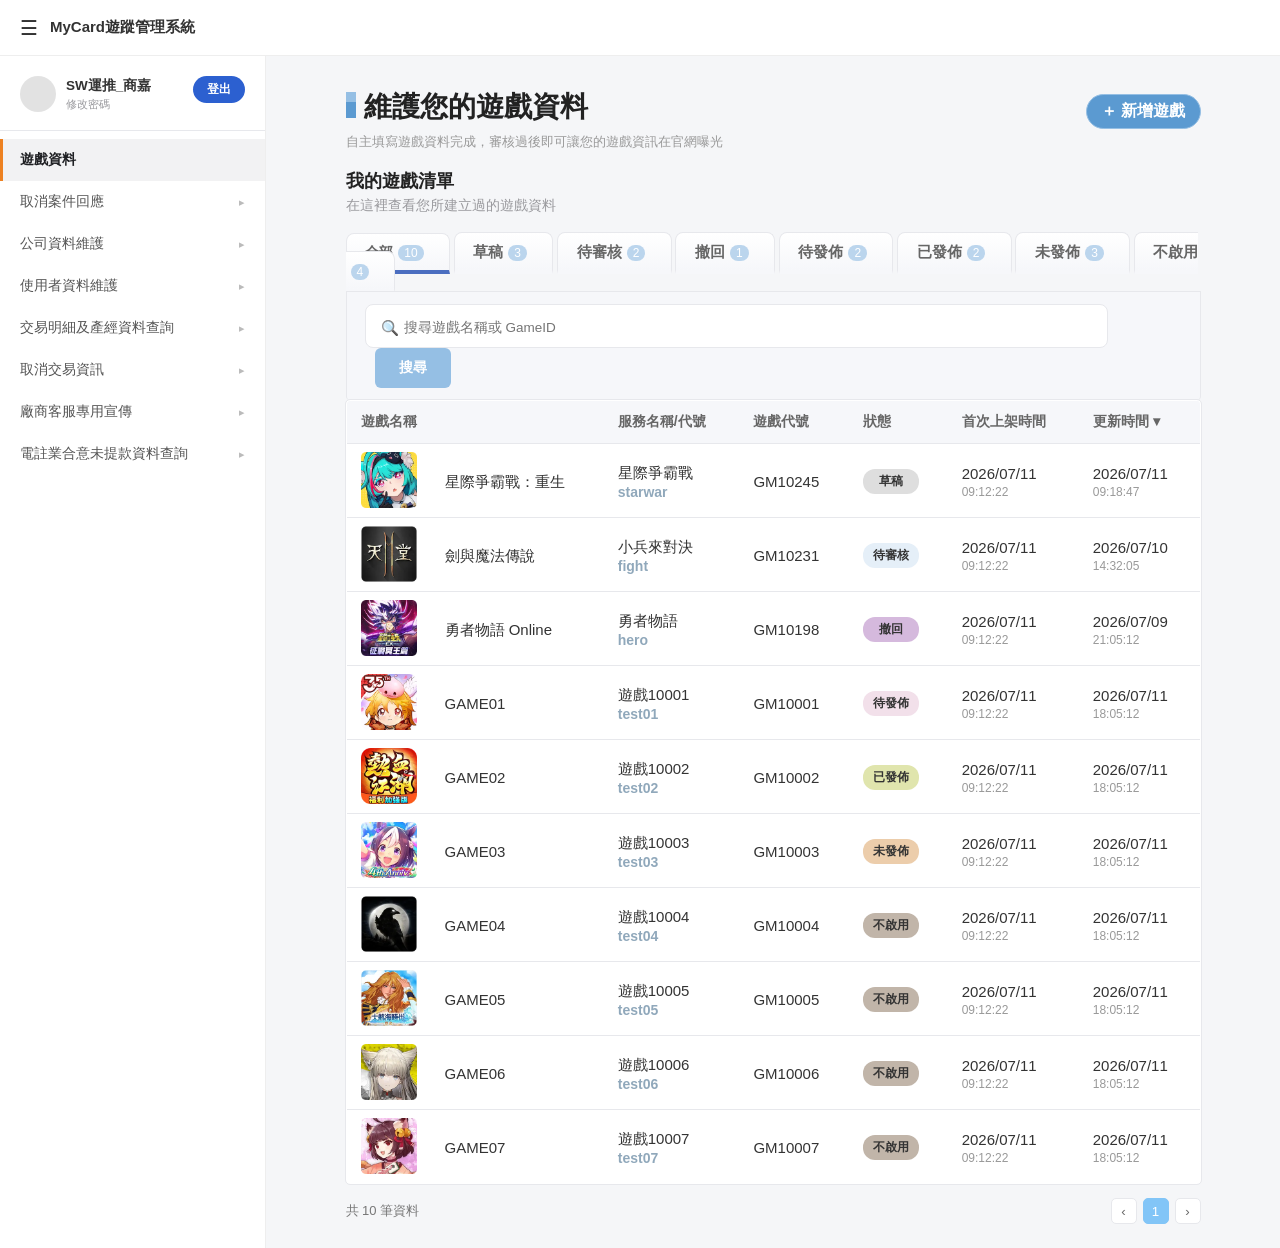
==== commit c7ccafb9: "樣式更新" ====
--- a/index.html
+++ b/index.html
@@ -4,7 +4,7 @@
 <meta charset="UTF-8">
 <title>MyCard遊蹤管理系統</title>
 <link rel="stylesheet" href="css/L.css">
-
+<link rel="stylesheet" href="css/LM.css" media="only screen and (min-width:1280px) and (max-width:1680px)">
 	
 <!-- jquery引入檔 -->
 <script src="js/jquery-3.6.0.min.js"></script>
@@ -137,26 +137,28 @@
       
 		<ul>
 		  <div id="state_tab1" class="active">全部<dl>10</dl></div>
-		  <div id="state_tab2" class="none">待處理<dl>3</dl></div>
-		  <div id="state_tab3" class="none">草稿<dl>2</dl></div>
-		  <div id="state_tab4" class="none">退回修改<dl>1</dl></div>
-		  <div id="state_tab5" class="none">審核中<dl>2</dl></div>
-		  <div id="state_tab6" class="none">待發佈<dl>2</dl></div>
-		  <div id="state_tab7" class="none">已發佈<dl>3</dl></div>
+		  <div id="state_tab2" class="none">草稿<dl>3</dl></div>
+		  <div id="state_tab3" class="none">待審核<dl>2</dl></div>
+		  <div id="state_tab4" class="none">撤回<dl>1</dl></div>
+		  <div id="state_tab5" class="none">待發佈<dl>2</dl></div>
+		  <div id="state_tab6" class="none">已發佈<dl>2</dl></div>
+		  <div id="state_tab7" class="none">未發佈<dl>3</dl></div>
+		  <div id="state_tab8" class="none">不啟用 <dl>4</dl></div>
 		</ul>	
       </div>
 
       
       <div class="search-row">
-            <div class="search-box">🔍 <input type="text" placeholder="搜尋遊戲名稱或 GameID"></div>
+            <div class="search-box"><img src="images/search_icon.svg">
+            <input type="text" placeholder="搜尋遊戲名稱或 GameID"></div>
             <button class="btn-search">搜尋</button>
           </div> 
       <table id="table" class="t1"><!--全部-->
         <thead>
           <tr>
-            <th>遊戲名稱/代號</th>
+            <th>遊戲名稱</th>
             <th></th>
-			<th>服務名稱</th>
+			<th>服務名稱/代號</th>
             <th>遊戲代號</th>
 			<th>狀態</th>
             <th>首次上架時間</th>
@@ -166,8 +168,8 @@
         <tbody>
           <tr>
 			<td class="game-name"><img src="images/game_icon/icon01.webp"></td>
-			<td><a target="_self" href="#">星際爭霸戰：重生</a><br><span class="sub">starwar</span></td>
-            <td>星際爭霸戰</td>
+			<td><a target="_self" href="#">星際爭霸戰：重生</a></td>
+            <td>星際爭霸戰<br><span class="sub">starwar</span></td>
 			<td>GM10245</td>
 			<td><span class="badge">草稿</span></td>
             <td>2026/07/11<br><span class="sub2">09:12:22</span></td>
@@ -175,94 +177,94 @@
           </tr>
           <tr>
 			<td class="game-name"><img src="images/game_icon/icon02.webp"></td>
-            <td><a target="_self" href="#">劍與魔法傳說</a><br><span class="sub">fight</span></td>
-            <td>小兵來對決</td>
+            <td><a target="_self" href="#">劍與魔法傳說</a></td>
+            <td>小兵來對決<br><span class="sub">fight</span></td>
 			<td>GM10231</td>
-            <td><span class="badge1">審核中</span></td>
+            <td><span class="badge1">待審核</span></td>
 			<td>2026/07/11<br><span class="sub2">09:12:22</span></td>
             <td>2026/07/10<br><span class="sub2">14:32:05</span></td>
           </tr>
           <tr>
 			  <td class="game-name"><img src="images/game_icon/icon03.webp"></td>
-            <td><a target="_self" href="#">勇者物語 Online</a><br><span class="sub">hero</span></td>
-            <td>勇者物語</td>
+            <td><a target="_self" href="#">勇者物語 Online</a></td>
+            <td>勇者物語<br><span class="sub">hero</span></td>
 			<td>GM10198</td>
-			<td><span class="badge2">待發佈</span></td>
+			<td><span class="badge5">撤回</span></td>
             <td>2026/07/11<br><span class="sub2">09:12:22</span></td>
             <td>2026/07/09<br><span class="sub2">21:05:12</span></td>
           </tr>
 		  <tr>
             <td class="game-name"><img src="images/game_icon/icon04.webp"></td>
-            <td><a target="_self" href="#">GAME01</a><br><span class="sub">test01</span></td>
-            <td>遊戲10001</td>
+            <td><a target="_self" href="#">GAME01</a></td>
+            <td>遊戲10001<br><span class="sub">test01</span></td>
 			<td>GM10001</td> 
-			<td><span class="badge3">已發佈</span></td>
+			<td><span class="badge2">待發佈</span></td>
             <td>2026/07/11<br><span class="sub2">09:12:22</span></td>
             <td>2026/07/11<br><span class="sub2">18:05:12</span></td>
           </tr>
 		  <tr>
             <td class="game-name"><img src="images/game_icon/icon05.webp"></td>
-            <td>GAME02<br><span class="sub">test02</span></td>
-			<td>遊戲10002</td>
+            <td>GAME02</td>
+			<td>遊戲10002<br><span class="sub">test02</span></td>
             <td>GM10002</td>
-			<td><span class="badge4">待處理</span></td>
+			<td><span class="badge3">已發佈</span></td>
             <td>2026/07/11<br><span class="sub2">09:12:22</span></td>
             <td>2026/07/11<br><span class="sub2">18:05:12</span></td>
           </tr>
 		  <tr>
             <td class="game-name"><img src="images/game_icon/icon06.webp"></td>
-            <td>GAME03<br><span class="sub">test03</span></td>
-			<td>遊戲10003</td>
+            <td>GAME03</td>
+			<td>遊戲10003<br><span class="sub">test03</span></td>
             <td>GM10003</td>
-			<td><span class="badge5">退回修改</span></td>
+			<td><span class="badge6">未發佈</span></td>
             <td>2026/07/11<br><span class="sub2">09:12:22</span></td>
             <td>2026/07/11<br><span class="sub2">18:05:12</span></td>
           </tr>
 		  <tr>
             <td class="game-name"><img src="images/game_icon/icon07.webp"></td>
-            <td>GAME04<br><span class="sub">test04</span></td>
-			<td>遊戲10004</td>
+            <td>GAME04</td>
+			<td>遊戲10004<br><span class="sub">test04</span></td>
             <td>GM10004</td>
-			<td><span class="badge2">待發佈</span></td>
+			<td><span class="badge7">不啟用</span></td>
             <td>2026/07/11<br><span class="sub2">09:12:22</span></td>
             <td>2026/07/11<br><span class="sub2">18:05:12</span></td>
           </tr>
 		  <tr>
             <td class="game-name"><img src="images/game_icon/icon08.webp"></td>
-            <td>GAME05<br><span class="sub">test05</span></td>
-			<td>遊戲10005</td>
+            <td>GAME05</td>
+			<td>遊戲10005<br><span class="sub">test05</span></td>
             <td>GM10005</td>
-			<td><span class="badge2">待發佈</span></td>
+			<td><span class="badge7">不啟用</span></td>
             <td>2026/07/11<br><span class="sub2">09:12:22</span></td>
             <td>2026/07/11<br><span class="sub2">18:05:12</span></td>
           </tr>
 		  <tr>
             <td class="game-name"><img src="images/game_icon/icon09.webp"></td>
-            <td>GAME06<br><span class="sub">test06</span></td>
-			<td>遊戲10006</td>
+            <td>GAME06</td>
+			<td>遊戲10006<br><span class="sub">test06</span></td>
             <td>GM10006</td>
-			<td><span class="badge2">待發佈</span></td>
+			<td><span class="badge7">不啟用</span></td>
             <td>2026/07/11<br><span class="sub2">09:12:22</span></td>
             <td>2026/07/11<br><span class="sub2">18:05:12</span></td>
           </tr>
 		  <tr>
 			<td class="game-name"><img src="images/game_icon/icon10.webp"></td>
-            <td>GAME07<br><span class="sub">test07</span></td>
-			<td>遊戲10007</td>
+            <td>GAME07</td>
+			<td>遊戲10007<br><span class="sub">test07</span></td>
             <td>GM10007</td>
-			<td><span class="badge2">待發佈</span></td>
+			<td><span class="badge7">不啟用</span></td>
             <td>2026/07/11<br><span class="sub2">09:12:22</span></td>
             <td>2026/07/11<br><span class="sub2">18:05:12</span></td>
           </tr>
         </tbody>
       </table>
 		
-	  <table id="table" class="t2"><!--待處理-->
+	  <table id="table" class="t2"><!--草稿-->
         <thead>
           <tr>
-            <th>遊戲名稱/代號</th>
+            <th>遊戲名稱</th>
             <th></th>
-			<th>服務名稱</th>
+			<th>服務名稱/代號</th>
             <th>遊戲代號</th>
 			<th>狀態</th>
             <th>首次上架時間</th>
@@ -272,40 +274,40 @@
         <tbody>
 		  <tr>
             <td class="game-name"><img src="images/game_icon/icon05.webp"></td>
-            <td>GAME01<br><span class="sub">test01</span></td>
-			<td>遊戲10001</td>
+            <td>GAME01</td>
+			<td>遊戲10001<br><span class="sub">test01</span></td>
             <td>GM10001</td>
-			<td><span class="badge4">待處理</span></td>
+			<td><span class="badge">草稿</span></td>
             <td>2026/07/11<br><span class="sub2">09:12:22</span></td>
             <td>2026/07/11<br><span class="sub2">18:05:12</span></td>
           </tr>
 		  <tr>
             <td class="game-name"><img src="images/game_icon/icon08.webp"></td>
-            <td>GAME02<br><span class="sub">test02</span></td>
-			<td>遊戲10002</td>
+            <td>GAME02</td>
+			<td>遊戲10002<br><span class="sub">test02</span></td>
             <td>GM10002</td>
-			<td><span class="badge4">待處理</span></td>
+			<td><span class="badge">草稿</span></td>
             <td>2026/07/11<br><span class="sub2">09:12:22</span></td>
             <td>2026/07/11<br><span class="sub2">18:05:12</span></td>
           </tr>
 		  <tr>
-            <td class="game-name"><img src="images/game_icon/icon09.webp"></td>
-            <td>GAME03<br><span class="sub">test03</span></td>
-			<td>遊戲10003</td>
+            <td class="game-name"><img src="images/game_icon/icon08.webp"></td>
+            <td>GAME03</td>
+			<td>遊戲10003<br><span class="sub">test03</span></td>
             <td>GM10003</td>
-			<td><span class="badge4">待處理</span></td>
+			<td><span class="badge">草稿</span></td>
             <td>2026/07/11<br><span class="sub2">09:12:22</span></td>
             <td>2026/07/11<br><span class="sub2">18:05:12</span></td>
           </tr>
         </tbody>
       </table>
 
-	  <table id="table" class="t3"><!--草稿-->
+	  <table id="table" class="t3"><!--待審核-->
         <thead>
           <tr>
-            <th>遊戲名稱/代號</th>
+            <th>遊戲名稱</th>
             <th></th>
-			<th>服務名稱</th>
+			<th>服務名稱/代號</th>
             <th>遊戲代號</th>
 			<th>狀態</th>
             <th>首次上架時間</th>
@@ -315,31 +317,31 @@
         <tbody>
 		  <tr>
             <td class="game-name"><img src="images/game_icon/icon01.webp"></td>
-            <td>GAME01<br><span class="sub">test01</span></td>
-			<td>遊戲10001</td>
+            <td>GAME01</td>
+			<td>遊戲10001<br><span class="sub">test01</span></td>
             <td>GM10001</td>
-			<td><span class="badge">草稿</span></td>
+			<td><span class="badge1">待審核</span></td>
             <td>2026/07/11<br><span class="sub2">09:12:22</span></td>
             <td>2026/07/11<br><span class="sub2">18:05:12</span></td>
           </tr>
 		  <tr>
             <td class="game-name"><img src="images/game_icon/icon10.webp"></td>
-            <td>GAME02<br><span class="sub">test02</span></td>
-			<td>遊戲10002</td>
+            <td>GAME02</td>
+			<td>遊戲10002<br><span class="sub">test02</span></td>
             <td>GM10002</td>
-			<td><span class="badge">草稿</span></td>
+			<td><span class="badge1">待審核</span></td>
             <td>2026/07/11<br><span class="sub2">09:12:22</span></td>
             <td>2026/07/11<br><span class="sub2">18:05:12</span></td>
           </tr>
         </tbody>
       </table>
 		
-	  <table id="table" class="t4"><!--退回修改-->
+	  <table id="table" class="t4"><!--撤回-->
         <thead>
           <tr>
-            <th>遊戲名稱/代號</th>
+            <th>遊戲名稱</th>
             <th></th>
-			<th>服務名稱</th>
+			<th>服務名稱/代號</th>
             <th>遊戲代號</th>
 			<th>狀態</th>
             <th>首次上架時間</th>
@@ -349,22 +351,22 @@
         <tbody>
 		  <tr>
             <td class="game-name"><img src="images/game_icon/icon01.webp"></td>
-            <td>GAME01<br><span class="sub">test01</span></td>
-			<td>遊戲10001</td>
+            <td>GAME01</td>
+			<td>遊戲10001<br><span class="sub">test01</span></td>
             <td>GM10001</td>
-			<td><span class="badge5">退回修改</span></td>
+			<td><span class="badge5">撤回</span></td>
             <td>2026/07/11<br><span class="sub2">09:12:22</span></td>
             <td>2026/07/11<br><span class="sub2">18:05:12</span></td>
           </tr>
         </tbody>
       </table>
 		
-	  <table id="table" class="t5"><!--審核中-->
+	  <table id="table" class="t5"><!--待發佈-->
         <thead>
           <tr>
-            <th>遊戲名稱/代號</th>
+            <th>遊戲名稱</th>
             <th></th>
-			<th>服務名稱</th>
+			<th>服務名稱/代號</th>
             <th>遊戲代號</th>
 			<th>狀態</th>
             <th>首次上架時間</th>
@@ -374,31 +376,31 @@
         <tbody>
 		  <tr>
             <td class="game-name"><img src="images/game_icon/icon01.webp"></td>
-            <td>GAME01<br><span class="sub">test01</span></td>
+            <td>GAME01</td>
 			<td>遊戲10001</td>
-            <td>GM10001</td>
-			<td><span class="badge1">審核中</span></td>
+            <td>GM10001<br><span class="sub">test01</span></td>
+			<td><span class="badge2">待發佈</span></td>
             <td>2026/07/11<br><span class="sub2">09:12:22</span></td>
             <td>2026/07/11<br><span class="sub2">18:05:12</span></td>
           </tr>
 		  <tr>
             <td class="game-name"><img src="images/game_icon/icon02.webp"></td>
-            <td>GAME01<br><span class="sub">test01</span></td>
-			<td>遊戲10001</td>
+            <td>GAME01</td>
+			<td>遊戲10001<br><span class="sub">test01</span></td>
             <td>GM10001</td>
-			<td><span class="badge1">審核中</span></td>
+			<td><span class="badge2">待發佈</span></td>
             <td>2026/07/11<br><span class="sub2">09:12:22</span></td>
             <td>2026/07/11<br><span class="sub2">18:05:12</span></td>
           </tr>
         </tbody>
       </table>
 		
-	  <table id="table" class="t6"><!--待發佈-->
+	  <table id="table" class="t6"><!--已發佈-->
         <thead>
           <tr>
-            <th>遊戲名稱/代號</th>
+            <th>遊戲名稱</th>
             <th></th>
-			<th>服務名稱</th>
+			<th>服務名稱/代號</th>
             <th>遊戲代號</th>
 			<th>狀態</th>
             <th>首次上架時間</th>
@@ -408,31 +410,31 @@
         <tbody>
 		  <tr>
             <td class="game-name"><img src="images/game_icon/icon03.webp"></td>
-            <td>GAME01<br><span class="sub">test01</span></td>
-			<td>遊戲10001</td>
+            <td>GAME01</td>
+			<td>遊戲10001<br><span class="sub">test01</span></td>
             <td>GM10001</td>
-			<td><span class="badge2">待發佈</span></td>
+			<td><span class="badge3">已發佈</span></td>
             <td>2026/07/11<br><span class="sub2">09:12:22</span></td>
             <td>2026/07/11<br><span class="sub2">18:05:12</span></td>
           </tr>
 		  <tr>
             <td class="game-name"><img src="images/game_icon/icon05.webp"></td>
-            <td>GAME01<br><span class="sub">test01</span></td>
-			<td>遊戲10001</td>
+            <td>GAME01</td>
+			<td>遊戲10001<br><span class="sub">test01</span></td>
             <td>GM10001</td>
-			<td><span class="badge2">待發佈</span></td>
+			<td><span class="badge3">已發佈</span></td>
             <td>2026/07/11<br><span class="sub2">09:12:22</span></td>
             <td>2026/07/11<br><span class="sub2">18:05:12</span></td>
           </tr>
         </tbody>
       </table>
 		
-	  <table id="table" class="t7"><!--已發佈-->
+	  <table id="table" class="t7"><!--未發佈-->
         <thead>
           <tr>
-            <th>遊戲名稱/代號</th>
+            <th>遊戲名稱</th>
             <th></th>
-			<th>服務名稱</th>
+			<th>服務名稱/代號</th>
             <th>遊戲代號</th>
 			<th>狀態</th>
             <th>首次上架時間</th>
@@ -442,28 +444,80 @@
         <tbody>
 		  <tr>
             <td class="game-name"><img src="images/game_icon/icon07.webp"></td>
-            <td>GAME01<br><span class="sub">test01</span></td>
-			<td>遊戲10001</td>
+            <td>GAME01</td>
+			<td>遊戲10001<br><span class="sub">test01</span></td>
             <td>GM10001</td>
-			<td><span class="badge3">已發佈</span></td>
+			<td><span class="badge6">未發佈</span></td>
             <td>2026/07/11<br><span class="sub2">09:12:22</span></td>
             <td>2026/07/11<br><span class="sub2">18:05:12</span></td>
           </tr>
 		  <tr>
             <td class="game-name"><img src="images/game_icon/icon08.webp"></td>
-            <td>GAME01<br><span class="sub">test01</span></td>
-			<td>遊戲10001</td>
+            <td>GAME01</td>
+			<td>遊戲10001<br><span class="sub">test01</span></td>
             <td>GM10001</td>
-			<td><span class="badge3">已發佈</span></td>
+			<td><span class="badge6">未發佈</span></td>
             <td>2026/07/11<br><span class="sub2">09:12:22</span></td>
             <td>2026/07/11<br><span class="sub2">18:05:12</span></td>
           </tr>
 		  <tr>
             <td class="game-name"><img src="images/game_icon/icon09.webp"></td>
-            <td>GAME01<br><span class="sub">test01</span></td>
-			<td>遊戲10001</td>
+            <td>GAME01</td>
+			<td>遊戲10001<br><span class="sub">test01</span></td>
             <td>GM10001</td>
-			<td><span class="badge3">已發佈</span></td>
+			<td><span class="badge6">未發佈</span></td>
+            <td>2026/07/11<br><span class="sub2">09:12:22</span></td>
+            <td>2026/07/11<br><span class="sub2">18:05:12</span></td>
+          </tr>
+        </tbody>
+      </table>
+		
+	  <table id="table" class="t8"><!--不啟用-->
+        <thead>
+          <tr>
+            <th>遊戲名稱</th>
+            <th></th>
+			<th>服務名稱/代號</th>
+            <th>遊戲代號</th>
+			<th>狀態</th>
+            <th>首次上架時間</th>
+            <th>更新時間 ▾</th>
+          </tr>
+        </thead>
+        <tbody>
+		  <tr>
+            <td class="game-name"><img src="images/game_icon/icon05.webp"></td>
+            <td>GAME01</td>
+			<td>遊戲10001<br><span class="sub">test01</span></td>
+            <td>GM10001</td>
+			<td><span class="badge7">不啟用</span></td>
+            <td>2026/07/11<br><span class="sub2">09:12:22</span></td>
+            <td>2026/07/11<br><span class="sub2">18:05:12</span></td>
+          </tr>
+		  <tr>
+            <td class="game-name"><img src="images/game_icon/icon06.webp"></td>
+            <td>GAME01</td>
+			<td>遊戲10002<br><span class="sub">test02</span></td>
+            <td>GM10002</td>
+			<td><span class="badge7">不啟用</span></td>
+            <td>2026/07/11<br><span class="sub2">09:12:22</span></td>
+            <td>2026/07/11<br><span class="sub2">18:05:12</span></td>
+          </tr>
+		  <tr>
+            <td class="game-name"><img src="images/game_icon/icon07.webp"></td>
+            <td>GAME01</td>
+			<td>遊戲10003<br><span class="sub">test03</span></td>
+            <td>GM10003</td>
+			<td><span class="badge7">不啟用</span></td>
+            <td>2026/07/11<br><span class="sub2">09:12:22</span></td>
+            <td>2026/07/11<br><span class="sub2">18:05:12</span></td>
+          </tr>
+		  <tr>
+            <td class="game-name"><img src="images/game_icon/icon09.webp"></td>
+            <td>GAME01</td>
+			<td>遊戲10004<br><span class="sub">test04</span></td>
+            <td>GM10004</td>
+			<td><span class="badge7">不啟用</span></td>
             <td>2026/07/11<br><span class="sub2">09:12:22</span></td>
             <td>2026/07/11<br><span class="sub2">18:05:12</span></td>
           </tr>
@@ -479,7 +533,7 @@
         </div>
       </div>
 
-      <div class="footer-note">©Soft-World Corp. All Rights Reserved.</div>
+ 
     </div>
 
     <!-- ============ PAGE: 填寫流程（Wizard） ============ -->
@@ -538,6 +592,19 @@
 
           <!-- Step 1: 遊戲基本識別資料 -->
           <div class="step-content" id="step-content-1">
+			<div id="status"><span class="badge">草稿</span></div>
+			<div id="button_list">
+              <a class="button-list-prev" id="" style="text-decoration:none;display:inline;align-items:left;">‹ 上一步</a>
+                <span class="step-count" id="Text">尚未儲存 · 僅供預覽</span>
+                <div style="display:inline;align-items:center;gap:10px;">
+                <button class="btn-submit" id="btnSubmit" style="display:none;align-items:right;">送出審核</button>
+			    <button class="button-list-next" id="nextBtn" style="display:inline;align-items:right;">下一步 ›</button>
+			    <button class="btn-sub primary-ghost" id="btnRetract" style="display:inline;align-items:right;">撤回審核</button>
+				<button class="btn-sub primary-ghost" id="btnPPreview" style="display:inline;align-items:right;">預覽</button>
+				<button class="btn-sub primary-ghost" id="btnCopy" style="display:inline;align-items:right;">複製</button>
+			    <div id="copyright">©Soft-World Corp. All Rights Reserved.</div>
+              </div>
+			</div>
             <h2 class="block-title">遊戲基本識別資料</h2>
             <p class="block-desc">填寫遊戲所對應的公司、服務及遊戲代號</p>
 
@@ -586,10 +653,23 @@
 
           <!-- Step 2: 遊戲介紹 -->
           <div class="step-content" id="step-content-2" style="display:none;">
+			<div id="status"><span class="badge">草稿</span></div>
+			<div id="button_list">
+              <a class="button-list-prev" id="" style="text-decoration:none;display:inline;align-items:left;">‹ 上一步</a>
+                <span class="step-count" id="Text">尚未儲存 · 僅供預覽</span>
+                <div style="display:inline;align-items:center;gap:10px;">
+                <button class="btn-submit" id="btnSubmit" style="display:none;align-items:right;">送出審核</button>
+			    <button class="button-list-next" id="nextBtn" style="display:inline;align-items:right;">下一步 ›</button>
+			    <button class="btn-sub primary-ghost" id="btnRetract" style="display:inline;align-items:right;">撤回審核</button>
+				<button class="btn-sub primary-ghost" id="btnPPreview" style="display:inline;align-items:right;">預覽</button>
+				<button class="btn-sub primary-ghost" id="btnCopy" style="display:inline;align-items:right;">複製</button>
+			    <div id="copyright">©Soft-World Corp. All Rights Reserved.</div>
+              </div>
+			</div>
             <h2 class="block-title">遊戲介紹</h2>
             <p class="block-desc">提供遊戲名稱、圖片及文字介紹，供 MyCard 用戶於網站查看，支援依語系分別設定<br>
 繁體中文及English必填，其他語系遊戲名稱及文字介紹如未填寫則預設出現英文</p>
-
+			  
             <div class="lang-tab-row">
               <div class="lang-tabs" id="langTabs">
                 <div class="lang-tab active" data-lang="zh">繁體中文(預設)<span class="required-star">*</span></div>
@@ -635,7 +715,8 @@
                 <textarea class="rt-textarea" id="field-desc-input" placeholder="遊戲介紹內容"></textarea>
               </div>
             </div>
-
+            <div id="dashline"></div>
+			  
             <div class="field-group">
               <div class="field-label-row">
                 <span class="field-label">遊戲簡稱</span>
@@ -1113,6 +1194,19 @@
 
           <!-- Step 3: 儲值入口 -->
           <div class="step-content" id="step-content-3" style="display:none;">
+			<div id="status"><span class="badge">草稿</span></div>
+			<div id="button_list">
+              <a class="button-list-prev" id="" style="text-decoration:none;display:inline;align-items:left;">‹ 上一步</a>
+                <span class="step-count" id="Text">尚未儲存 · 僅供預覽</span>
+                <div style="display:inline;align-items:center;gap:10px;">
+                <button class="btn-submit" id="btnSubmit" style="display:none;align-items:right;">送出審核</button>
+			    <button class="button-list-next" id="nextBtn" style="display:inline;align-items:right;">下一步 ›</button>
+			    <button class="btn-sub primary-ghost" id="btnRetract" style="display:inline;align-items:right;">撤回審核</button>
+				<button class="btn-sub primary-ghost" id="btnPPreview" style="display:inline;align-items:right;">預覽</button>
+				<button class="btn-sub primary-ghost" id="btnCopy" style="display:inline;align-items:right;">複製</button>
+			    <div id="copyright">©Soft-World Corp. All Rights Reserved.</div>
+              </div>
+			</div>
             <h2 class="block-title">儲值入口</h2>
             <p class="block-desc">提供玩家使用 MyCard 儲值所需的相關連結</p>
 
@@ -1220,6 +1314,19 @@
 
           <!-- Step 4: 官方與社群連結 -->
           <div class="step-content" id="step-content-4" style="display:none;">
+			<div id="status"><span class="badge">草稿</span></div>
+			<div id="button_list">
+              <a class="button-list-prev" id="" style="text-decoration:none;display:inline;align-items:left;">‹ 上一步</a>
+                <span class="step-count" id="Text">尚未儲存 · 僅供預覽</span>
+                <div style="display:inline;align-items:center;gap:10px;">
+                <button class="btn-submit" id="btnSubmit" style="display:none;align-items:right;">送出審核</button>
+			    <button class="button-list-next" id="nextBtn" style="display:inline;align-items:right;">下一步 ›</button>
+			    <button class="btn-sub primary-ghost" id="btnRetract" style="display:inline;align-items:right;">撤回審核</button>
+				<button class="btn-sub primary-ghost" id="btnPPreview" style="display:inline;align-items:right;">預覽</button>
+				<button class="btn-sub primary-ghost" id="btnCopy" style="display:inline;align-items:right;">複製</button>
+			    <div id="copyright">©Soft-World Corp. All Rights Reserved.</div>
+              </div>
+			</div>
             <h2 class="block-title">官方與社群連結</h2>
             <p class="block-desc">提供用戶更多遊戲相關資訊及官方動態</p>
 
@@ -1250,6 +1357,17 @@
 
           <!-- Step 5: 期望上架時間 -->
           <div class="step-content" id="step-content-5" style="display:none;">
+			<div id="status"><span class="badge">草稿</span></div>
+			<div id="button_list">
+                <a class="button-list-prev" id="" style="text-decoration:none;display:inline;align-items:left;">上一步</a>
+                <span class="step-count" id="Text">尚未儲存 · 僅供預覽</span>
+                <button class="btn-submit button_list-submit" id="btnSubmit" style="display:inline;align-items:right;">送出審核</button>
+			    <button class="button-list-next" id="nextBtn" style="display:none;align-items:right;">下一步 ›</button>
+			    <button class="btn-sub primary-ghost" id="btnPreview" style="display:inline;align-items:right;">撤回審核</button>
+				<button class="btn-sub primary-ghost" id="btnPreview" style="display:inline;align-items:right;">預覽</button>
+				<button class="btn-sub primary-ghost" id="btnPreview" style="display:inline;align-items:right;">複製</button>
+				<div id="copyright">©Soft-World Corp. All Rights Reserved.</div>			
+			</div>
             <h2 class="block-title">期望上架時間</h2>
             <p class="block-desc">填寫您期望的上架時間，供 MyCard 審核及安排上架作業時參考。</p>
 
@@ -1295,11 +1413,11 @@
           <div style="display:flex;align-items:center;gap:10px;">
             <button class="btn-ghost primary-ghost" id="btnPreview" style="display:none;">預覽</button>
             <button class="btn-next" id="nextBtn">下一步 ›</button>
-            <button class="btn-submit" id="btnSubmit" style="display:none;">送出審核</button>
+            <button class="btn-submit" id="btnSubmit" style="display:none;">送出審核</button>	
           </div>
         </div>
 
-        <div class="footer-note">©Soft-World Corp. All Rights Reserved.</div>
+
       </div>
     </div>
 
--- a/css/LM.css
+++ b/css/LM.css
@@ -0,0 +1,1967 @@
+@charset "utf-8";
+  :root{
+    --orange:#ed8121;
+    --orange-dark:#d97315;
+    --text-main:#46464a;
+    --text-sub:#9a9a9e;
+    --text-dark-active:#1f2023;
+    --border:#e7e8ec!important;
+    --bg:#f5f6f8;
+    --blue-badge-bg:#dee9fc;
+    --blue-badge-text:#4d6fc4;
+    --blue-btn:#2c60d0;
+    --home-blue:#1f56cd;
+    --blue-step:#3a72e0;
+    --green:#5eb581;
+    --red:#e0453c;
+    --grey-step:#d7d7da;
+  }
+  *{box-sizing:border-box;}
+  body{
+    margin:0;
+    font-family:"Microsoft JhengHei","PingFang TC",sans-serif;
+    background:var(--bg);
+    color:var(--text-main);
+  }
+
+  /* Top bar */
+  .topbar{
+    height:56px;
+    background: #ffffff;
+    border-bottom:1px solid #eee;
+    display:flex;
+    align-items:center;
+    justify-content:space-between;
+    padding:0 20px;
+  }
+  .topbar-left{display:flex;align-items:center;gap:12px;}
+  .hamburger{font-size:20px;color:#333333;cursor:pointer;}
+  .hamburger2{font-size:20px;color:#333333;cursor:pointer;}  
+.logo{font-weight:700;font-size:15px;color:#333;}
+  .topbar-right{display:flex;align-items:center;gap:14px;}
+  .select-pill{
+    border:1px solid var(--border);
+    border-radius:6px;
+    padding:6px 10px;
+    font-size:13px;
+    color:#555;
+    background:#fff;
+  }
+  .lightmode-toggle{
+    display:flex;align-items:center;gap:6px;
+    background:#ffd23f;
+    border-radius:16px;
+    padding:4px 10px 4px 6px;
+    font-size:12px;
+    font-weight:700;
+    color:#5c4200;
+  }
+  .lightmode-toggle .dot{
+    width:16px;height:16px;border-radius:50%;
+    background:#fff;
+    display:inline-block;
+  }
+
+  /* Layout */
+  .layout{display:flex;min-height:calc(100vh - 56px);}
+
+  /* Sidebar */
+  .sidebar{
+    width:266px;
+    background:#fff;
+    border-right:1px solid #eee;
+    padding:20px 0;
+    flex-shrink:0;
+  }
+  .profile{
+    display:flex;align-items:center;gap:10px;
+    padding:0 20px 18px 20px;
+    border-bottom:1px solid var(--border);
+    margin-bottom:8px;
+  }
+  .avatar{
+    width:36px;height:36px;border-radius:50%;
+    background:#e2e2e2;
+    flex-shrink:0;
+  }
+  .profile-name{font-size:13.5px;font-weight:700;color:#333;}
+  .profile-sub{font-size:11px;color:var(--text-sub);margin-top:2px;cursor:pointer;}
+  .logout-btn{
+    margin-left:auto;
+    background:var(--blue-btn);
+    color:#fff;
+    border:none;
+    border-radius:14px;
+    padding:5px 14px;
+    font-size:12px;
+    font-weight:600;
+    cursor:pointer;
+    align-self:flex-start;
+  }
+
+  .nav-item{
+    display:flex;align-items:center;justify-content:space-between;
+    padding:12px 20px;
+    font-size:14px;
+    color:#555;
+    cursor:pointer;
+    user-select:none;
+  }
+  .nav-item:hover{background:#fafafa;}
+  .nav-item .arrow{color:#bbb;font-size:11px;}
+  .nav-item.active-top{
+    color:var(--text-dark-active);
+    font-weight:700;
+    background:#f2f2f3;
+    border-left:3px solid var(--orange);
+    padding-left:17px;
+  }
+
+  /* Main */
+#page-home {width:90%; margin:0 5%;padding:0;}
+  .main{flex:1;padding:24px 32px;}
+.page-inner{max-width:100%;margin:0 auto;padding:0 20% 90px 10%;}
+
+  /* Page header */
+  .page-header-row{
+    display:flex;
+    align-items:flex-start;
+    justify-content:space-between;
+    margin:12px 0 12px 0;
+    gap:20px;
+  }
+  .page-header-text h1{
+	width:90%;
+    font-size:28px;
+	  line-height: 28px;
+    margin:0 0 18px 0;
+	padding:0;
+    color:#222;
+    font-weight:700;
+    display:inline-block;
+  }
+.page-header-text {width:100%;display:inline-block;}
+.page-header-text .initial {width:10px; height:26px;margin:0px 8px -2px 0;padding:0;background-color:#5b9ad1;display:inline-block;top:2px;}
+.page-header-text .initial ol {position:absolute; margin:0 0;padding:0; width:10px; height:10px;background-color:#95bfe4;}
+.page-header-text p{
+	margin:-8px 0 0 0;
+    font-size:13px;
+	color:#999999!important;
+    color:var(--text-sub);
+    line-height:1.7;
+	  text-align:justify;
+	  white-space: nowrap;
+    max-width:640px;
+  }
+  .page-header-text p.notice-text{
+    font-size:15px;
+    color:var(--text-sub);
+    font-weight:400;
+    margin-bottom:0;
+	  margin:12px 0 0 0;
+	  padding:8px 12px;
+	  border-radius:6px;
+   border:1px solid #f3dfab;
+    background-color: #fff8e6;
+  }
+.header-actions{
+	display:none;
+	width:auto;gap:10px;flex-shrink:0;margin:-36px 0 0 -40px;padding:8px 12px 8px 12px;
+	background-color:#fbfbfc;
+	border-radius: 0px 0px 12px 12px;
+	border-bottom:1px solid #e7e8ec;
+	border-left:1px solid #e7e8ec;
+	border-right:1px solid #e7e8ec;
+}
+  .btn-ghost{
+    background:#e5e7eb;
+    color:#6b6b6f;
+    border:none;
+    border-radius:6px;
+    margin:0 0 8px 0;
+    padding:9px 16px;
+    font-size:13px;
+    font-weight:600;
+    cursor:pointer;
+    white-space:nowrap;
+    margin:1px 0 0 0;
+  }
+  .btn-ghost:hover{background:#d9dbdf;}
+  .btn-ghost.primary-ghost{
+    background:#95bfe4;
+    color:#666666;
+  }
+.btn-ghost.primary-ghost:hover{background:#a4d5fa;color:#333333;}
+
+  /* Home page specific */
+  .btn-add-game{
+    background:#5b9ad1;
+    color:#fff;
+    border:1px solid #95bfe4;
+    border-radius:100px;
+    padding:6px 14px;
+    font-size:16px;
+    font-weight:700;
+    cursor:pointer;
+    white-space:nowrap;
+    margin-top:2px;
+    transition:background .15s ease;
+  }
+.btn-add-game:hover{border:1px solid #95bfe4; background-color:#4b6ec0;}
+.btn-outbound{
+    background:#ffffff;
+    color:#999999;
+    border:1px solid #cccccc;
+    border-radius:100px;
+    padding:6px 14px;
+    font-size:16px;
+    font-weight:700;
+    cursor:pointer;
+    white-space:nowrap;
+    margin-top:2px;
+    transition:background .15s ease;
+  }
+.btn-outbound:hover{background-color:#f3f3f3;}
+
+.search-row{width:100%;display:inline-block;float:left;gap:10px;padding:12px 18px;margin:0;background-color:#f6f7fa;
+	border-top:1px solid var(--border);border-left:1px solid var(--border);border-right:1px solid var(--border);border-radius: 0px 0px 4px 4px;}
+
+/*新增處理/最近動態*/
+.dynamic_row {
+	width:100%;
+	margin:2px 0 16px 0;
+	padding:0 0;
+	display:flex;
+	gap:12px;
+    align-items:center;
+	display:inline-block;
+}
+.dynamic_row .deal {
+    width:49%;
+	margin:2px 0;
+	padding:8px 18px;
+	display:inline;
+    align-items:center;
+	background-color:#ffffff;
+    border-radius:8px;
+    color:#999;
+	cursor:pointer;
+	display:inline;
+	float:left;
+}
+.dynamic_row .deal ul {
+	width:100%;
+	margin:0 0;
+	padding:10px 0 5px 0;
+	float:left;
+}
+.dynamic_row .deal ul h5 {
+	width:70%;
+	margin:0 0 5px 0px;
+	font-size:16px;
+	color:#333333;
+	float:left;
+}
+.dynamic_row .deal ul h6 {
+    width:70%;
+	margin:0 0 10px 0px;
+	font-size:12px;
+	color:#999999;
+	float:left;
+}
+.dynamic_row .deal ul ol {
+	width:auto;
+	margin:-12px 0 0 0;
+	padding:4px 8px;
+	border-radius:24px;
+	background:#f3f3f3;
+	font-size:12px;
+	font-weight: bold;
+	color:#4b6ec0;
+	text-align:right;
+	cursor:pointer;
+	float:right;
+}
+.dynamic_row .deal ul ol:hover {background:#efefef;}
+.dynamic_row .deal li {
+	width:100%;
+	margin:0 0;
+	padding:8px 0;
+	list-style: none;
+	border-top:1px dotted #eeeeee;
+	float:left;
+}
+.dynamic_row .deal li dl {
+	width:40px;
+	height:40px;
+	margin:0 10px 0 0;
+	padding:0 0;
+	float:left;
+}
+.dynamic_row .deal li dl img {width:100%;}
+.dynamic_row .deal li dt {
+	width:70%;
+	margin:0 0 5px 0;
+	padding:0 0;
+	font-size:14px;
+	font-weight: bold;
+	text-align:left;
+	color:#666666;
+	display:inline;
+	float:left;
+}
+.dynamic_row .deal li dd {
+	width:70%;
+	margin:0 0 0 0;
+	padding:0 0;
+	font-size:11px;
+	font-weight: normal;
+	text-align:left;
+	color:#999999;
+	display:inline;
+	float:left;
+}
+.dynamic_row .deal li ol {
+	width:auto;
+	margin:-32px 0 0 0;
+	padding:4px 8px;
+	border-radius:24px;
+	background:#f3f3f3;
+	font-size:12px;
+	font-weight: bold;
+	color:#4b6ec0;
+	text-align:right;
+	cursor:pointer;
+	float:right;
+}
+.dynamic_row .deal li ol:hover {background:#efefef;}
+.dynamic_row .history {
+    width:49%;
+	margin:2px 0;
+	padding:8px 18px;
+	display:inline;
+    align-items:center;
+	background-color:#ffffff;
+    border-radius:8px;
+    color:#999;
+	cursor:pointer;
+	display:inline;
+	float:right;
+}
+.dynamic_row .history ul {
+	width:100%;
+	margin:0 0;
+	padding:10px 0 5px 0;
+	float:left;
+}
+.dynamic_row .history ul h5 {
+	width:70%;
+	margin:0 0 5px 0px;
+	font-size:16px;
+	color:#333333;
+	float:left;
+}
+.dynamic_row .history ul h6 {
+    width:70%;
+	margin:0 0 10px 0px;
+	font-size:12px;
+	color:#999999;
+	float:left;
+}
+.dynamic_row .history ul ol {
+	width:auto;
+	margin:-12px 0 0 0;
+	padding:4px 8px;
+	border-radius:24px;
+	background:#f3f3f3;
+	font-size:12px;
+	font-weight: bold;
+	color:#4b6ec0;
+	text-align:right;
+	cursor:pointer;
+	float:right;
+}
+.dynamic_row .history li {
+	width:100%;
+	margin:0 0;
+	padding:8px 0;
+	border-top:1px dotted #eeeeee;
+	list-style: none;
+	float:left;
+}
+.dynamic_row .history li dt {
+	width:70%;
+	margin:0 0 5px 0;
+	padding:0 0;
+	font-size:14px;
+	font-weight: bold;
+	text-align:left;
+	color:#666666;
+	display:inline;
+	float:left;
+}
+.dynamic_row .history li dd {
+	width:70%;
+	margin:0 0 0 0;
+	padding:0 0;
+	font-size:11px;
+	font-weight: normal;
+	text-align:left;
+	color:#999999;
+	display:inline;
+	float:left;
+}
+.dynamic_row .history li ol {
+	width:auto;
+	margin:-18px 0 0 0;
+	padding:4px 8px;
+	font-size:11px;
+	font-weight: bold;
+	color:#999999;
+	text-align:right;
+	cursor:pointer;
+	float:right;
+}
+.total_row {
+	width:100%;
+	margin:2px 0 16px 0;
+	padding:0 0;
+	display:flex;
+	gap:12px;
+    align-items:center;
+}
+.total-box {
+	width:24%;
+	margin:2px 0;
+	padding:10px 18px;
+	display:inline;
+    align-items:center;
+	background-color:#ffffff;
+    border-radius:8px;
+    color:#999;
+	cursor:pointer;
+	float:left;
+}
+.total-box:hover {border:1px solid #95bfe4;}
+.gray-border {border:4px solid #eeeeee;}
+.blue-border {border:4px solid #95bfe4;}
+.total-box dl {
+    width:100%;
+	font-size:13px;
+	margin:0 0;
+    color:#666;
+	font-weight: bold;
+	display:inline;
+	float:left;
+}
+.total-box dt {
+	width:100%;
+	font-size:36px;
+	margin:0 0;
+	list-style: none;
+	display:inline;
+	float:left;
+}
+.total-box dd {
+	width:100%;
+	font-size:11px;
+	margin:0 0;
+    color:#999;
+	display:inline;
+	float:left;
+}
+.total_gray {color:#666666;}
+.pending_brown {color:#98805f;}
+.review_purple {color:#9269b2;}
+.release_green {color:#7bbc90;}
+
+
+.search-box{
+	width:91%;
+    display:inline-block;
+    align-items:center;
+    gap:8px;
+    background:#fff;
+    border:1px solid var(--border);
+    border-radius:8px;
+    padding:11px 16px;
+    color:#999;
+    font-size:15px;
+	float:left;
+  }
+  .search-box input{border:none;outline:none;flex:1;font-size:13.5px;color:#333;background:transparent;}
+  .btn-search{
+    background:#95bfe4;
+    color:#fff;
+    border-radius:6px;
+     border:none;
+	  margin:0 0 0 10px;
+    padding:11px 24px;
+    font-size:14px;
+    font-weight:bold;
+    cursor:pointer;
+	  display:inline-block;
+	  float:left;
+  }
+.search-box img {position:relative;top:4px;width:16px;height:16px;}
+;
+  .list-header{margin-bottom:0px;height:auto;}
+  .list-header h2{font-size:18px;margin:16px 0 4px 0;color:#222;font-weight:700;white-space:nowrap;}
+  .list-header p{margin:0 0 16px 0;font-size:14px;color:var(--text-sub);}
+.list-header ul {
+	width:100%;
+	margin:12px 0 10px 0;
+	padding:0 0 2px 0;
+	font-size:13px;
+    font-weight:normal;
+	color:#999999;
+	text-align:left;
+	display:inline;
+	float:left;
+}
+.list-header ul li {
+    padding:10px 12px;
+	list-style: none;
+	font-size:14px;
+    font-weight:normal;
+	color:#666666;font-weight: bold;
+	text-align:left;
+	display:inline;
+	background-color:#e5eff8;
+	gap:1px;
+	border-top:1px solid var(--border);
+	border-left:1px solid var(--border);
+	border-right:1px solid var(--border);
+	border-radius: 8px 8px 0px 0px;
+	cursor:pointer;
+}
+.list-header ul #state_tab1 {
+    padding:10px 1.2% 10px 2.2%;
+	list-style: none;
+	font-size:14px;
+    font-weight:normal;
+	color:#666666;font-weight: bold;
+	text-align:left;
+	display:inline;
+	background: linear-gradient(to bottom,  rgba(255,255,255,1) 0%,rgba(246,247,250,1) 100%);
+	gap:1px;
+	border-top:1px solid var(--border);
+	border-left:1px solid var(--border);
+	border-right:1px solid var(--border);
+	border-radius: 8px 8px 0px 0px;
+	cursor:pointer;
+}
+.list-header ul #state_tab2 {
+    padding:10px 1.2% 10px 2.2%;
+	list-style: none;
+	font-size:15px;
+    font-weight:normal;
+	color:#666666;font-weight: bold;
+	text-align:left;
+	display:inline;
+	background: linear-gradient(to bottom,  rgba(255,255,255,1) 0%,rgba(246,247,250,1) 100%);
+	gap:1px;
+	border-top:1px solid var(--border);
+	border-left:1px solid var(--border);
+	border-right:1px solid var(--border);
+	border-radius: 8px 8px 0px 0px;
+	cursor:pointer;
+}
+.list-header ul #state_tab3 {
+    padding:10px 1.2% 10px 2.2%;
+	list-style: none;
+	font-size:15px;
+    font-weight:normal;
+	color:#666666;font-weight: bold;
+	text-align:left;
+	display:inline;
+	background: linear-gradient(to bottom,  rgba(255,255,255,1) 0%,rgba(246,247,250,1) 100%);
+	gap:1px;
+	border-top:1px solid var(--border);
+	border-left:1px solid var(--border);
+	border-right:1px solid var(--border);
+	border-radius: 8px 8px 0px 0px;
+	cursor:pointer;
+}
+.list-header ul #state_tab4 {
+    padding:10px 1.2% 10px 2.2%;
+	list-style: none;
+	font-size:15px;
+    font-weight:normal;
+	color:#666666;font-weight: bold;
+	text-align:left;
+	display:inline;
+	background: linear-gradient(to bottom,  rgba(255,255,255,1) 0%,rgba(246,247,250,1) 100%);
+	gap:1px;
+	border-top:1px solid var(--border);
+	border-left:1px solid var(--border);
+	border-right:1px solid var(--border);
+	border-radius: 8px 8px 0px 0px;
+	cursor:pointer;
+}
+.list-header ul #state_tab5 {
+    padding:10px 1.2% 10px 2.2%;
+	list-style: none;
+	font-size:15px;
+    font-weight:normal;
+	color:#666666;font-weight: bold;
+	text-align:left;
+	display:inline;
+	background: linear-gradient(to bottom,  rgba(255,255,255,1) 0%,rgba(246,247,250,1) 100%);
+	gap:1px;
+	border-top:1px solid var(--border);
+	border-left:1px solid var(--border);
+	border-right:1px solid var(--border);
+	border-radius: 8px 8px 0px 0px;
+	cursor:pointer;
+}
+.list-header ul #state_tab6 {
+    padding:10px 1.2% 10px 2.2%;
+	list-style: none;
+	font-size:15px;
+    font-weight:normal;
+	color:#666666;font-weight: bold;
+	text-align:left;
+	display:inline;
+	background: linear-gradient(to bottom,  rgba(255,255,255,1) 0%,rgba(246,247,250,1) 100%);
+	gap:1px;
+	border-top:1px solid var(--border);
+	border-left:1px solid var(--border);
+	border-right:1px solid var(--border);
+	border-radius: 8px 8px 0px 0px;
+	cursor:pointer;
+}
+.list-header ul #state_tab7 {
+    padding:10px 1.2% 10px 2.2%;
+	list-style: none;
+	font-size:15px;
+    font-weight:normal;
+	color:#666666;font-weight: bold;
+	text-align:left;
+	display:inline;
+	background: linear-gradient(to bottom,  rgba(255,255,255,1) 0%,rgba(246,247,250,1) 100%);
+	gap:1px;
+	border-top:1px solid var(--border);
+	border-left:1px solid var(--border);
+	border-right:1px solid var(--border);
+	border-radius: 8px 8px 0px 0px;
+	cursor:pointer;
+}
+.list-header ul #state_tab8 {
+    padding:10px 1.2% 10px 2.2%;
+	list-style: none;
+	font-size:15px;
+    font-weight:normal;
+	color:#666666;font-weight: bold;
+	text-align:left;
+	display:inline;
+	background: linear-gradient(to bottom,  rgba(255,255,255,1) 0%,rgba(246,247,250,1) 100%);
+	gap:1px;
+	border-top:1px solid var(--border);
+	border-left:1px solid var(--border);
+	border-right:1px solid var(--border);
+	border-radius: 8px 8px 0px 0px;
+	cursor:pointer;
+}
+.list-header .active {border-bottom:4px solid #4b6ec0;}
+.list-header .none {border-bottom:4px solid #f6f7fa;}
+.list-header ul dl {
+    width:16px;
+	height:16px;
+	margin:0 15px 0 5px;
+	list-style: none;
+	font-size:12px;
+    font-weight:normal;
+	color:#ffffff;
+	text-align:left;
+	padding:1px 6px;
+	border-radius:100px;
+	background-color:#bbd5ed;
+	display:inline;
+}
+#table {outline:1px solid var(--border);}
+  table{
+    width:100%;
+    border-collapse:collapse;
+    background:#fff;
+    border:1px solid var(--border);
+    border-radius:4px;
+    overflow:hidden;
+  }
+table a:link {color:#333;text-decoration:none;line-height:32px;}
+table a:hover {color:#000;text-decoration: underline;}
+table a:visited {color:#333;text-decoration:none; }
+thead tr{background:#f6f7fa;}
+  th{
+    text-align:left;
+    font-size:14px;
+    color:#666;
+    font-weight:600;
+    padding:12px 14px;
+    border-bottom:1px solid var(--border);
+    white-space:nowrap;
+  }
+  td{
+    padding:8px 14px 6px 14px;
+    font-size:15px;
+    color:#333;
+    border-bottom:1px solid var(--border);
+    vertical-align:middle;
+  }
+
+table .sub {
+	font-size:14px;
+    color:#90a8bb;font-weight: bold;
+}
+table .sub2 {
+	font-size:12px;
+    color:#999999;font-weight: normal;
+}
+.btn-copy{
+    background:#95bfe4;
+    color:#fff;
+    border-radius:6px;
+    padding:4px 12px;
+    font-size:14px;
+    font-weight:600;
+    cursor:pointer;
+  }
+.btn-copy:hover{background:#5b9ad1;}
+tbody tr:last-child td{border-bottom:none;}
+  tbody tr:hover{background:#fcfcfd;}
+  .game-name{width:64px;height:64px;}
+  .game-name img {width:100%;}
+#status {
+	position:absolute;
+	z-index:9;
+	top:0;
+	right:0;
+	margin:68px 18.5% 0 0;
+	width:56px;
+	height:auto;
+	text-align:center;
+	display:block;
+}
+/*灰-草稿*/
+  .badge{
+    width:56px;
+	text-align:center;
+	display:inline-block;
+    background:#dedede;
+    color:#333333;
+    font-size:12px;
+    font-weight:600;
+    padding:4px 0px;
+    border-radius:12px;
+  }
+/*藍-審核中*/
+.badge1{
+    width:56px;
+	text-align:center;
+	display:inline-block;
+    background:#e5eff8;
+    color:#333333;
+    font-size:12px;
+    font-weight:600;
+    padding:4px 0px;
+    border-radius:12px;
+  }
+/*粉紅-待發佈*/
+.badge2{
+    width:56px;
+	text-align:center;
+	display:inline-block;
+    background:#f2e0ea;
+    color:#333333;
+    font-size:12px;
+    font-weight:600;
+    padding:4px 0px;
+    border-radius:12px;
+  }
+/*綠-已發佈*/
+.badge3{
+    width:56px;
+	text-align:center;
+	display:inline-block;
+    background:#e0e5ad;
+    color:#333333;
+    font-size:12px;
+    font-weight:600;
+    padding:4px 0px;
+    border-radius:12px;
+  }
+/*黃-待審核*/
+.badge4{
+    width:56px;
+	text-align:center;
+	display:inline-block;
+    background:#e5daad;
+    color:#333333;
+    font-size:12px;
+    font-weight:600;
+    padding:4px 0px;
+    border-radius:12px;
+  }
+/*紫-撤回*/
+.badge5{
+    width:56px;
+	text-align:center;
+	display:inline-block;
+    background:#d5b9dd;
+    color:#333333;
+    font-size:12px;
+    font-weight:600;
+    padding:4px 0px;
+    border-radius:12px;
+  }
+/*橘-未發佈*/
+.badge6{
+    width:56px;
+	text-align:center;
+	display:inline-block;
+    background:#eccdab;
+    color:#333333;
+    font-size:12px;
+    font-weight:600;
+    padding:4px 0px;
+    border-radius:12px;
+  badge4}
+/*咖啡-不啟用*/
+.badge7{
+    width:56px;
+	text-align:center;
+	display:inline-block;
+    background:#c1b5a9;
+    color:#333333;
+    font-size:12px;
+    font-weight:600;
+    padding:4px 0px;
+    border-radius:12px;
+  }
+
+/*進度條*/
+.progress-container {
+	position:relative;
+	top:3px;
+    width: 50px;
+    height: 18px;
+	margin:0 8px 0 0;
+    background-color: #555555;
+    border-radius: 4px;
+    overflow: hidden;
+	display:inline-block;
+}
+.progress-bar {
+    height: 100%;
+    background-color: #6bb6e8;
+    border-radius: 4px;
+    display: flex;
+    align-items: center;
+    justify-content: center;
+    color: #ffffff;
+    font-size: 12px;
+    font-weight: 400;
+    transition: width 0.3s ease;
+    box-sizing: border-box;
+}
+.btn-mini{
+    background:var(--orange);
+    color:#fff;
+    border:none;
+    border-radius:5px;
+    padding:6px 12px;
+    font-size:12px;
+    font-weight:600;
+    cursor:pointer;
+    white-space:nowrap;
+  }
+  .btn-mini:hover{background:var(--orange-dark);}
+  .table-footer{
+    display:flex;
+    align-items:center;
+    justify-content:space-between;
+    margin-top:14px;
+    font-size:13px;
+    color:#777;
+  }
+  .pager{display:flex;align-items:center;gap:6px;}
+  .pager button{
+    border:1px solid var(--border);
+    background:#fff;
+    border-radius:5px;
+    width:26px;height:26px;
+    cursor:pointer;
+    color:#666;
+  }
+  .pager .active{background-color:#82c5f7;color:#fff;border-color:#82c5f7;}
+
+  /* Stepper */
+  .stepper{
+	  position:fixed;
+	  top:0;
+	  right:0;
+	  width:210px;
+	  margin:245px 2.5% 0 0;
+	  padding:12px 17px;
+	  border-radius:12px;
+	  background-color:#ffffff;
+	  border:1px solid #e7e8ec;
+	  display:block;align-items:center;}
+  .step-node{
+    width:100%!important;
+    align-items:center;
+    gap:0px;
+    cursor:pointer;
+    position:relative;
+	 margin:8px 0px!important;
+    padding:6px 8px 4px 8px;
+    transition:background .15s ease;
+	  border-bottom:1px solid #e7e8ec;
+	  display:inline;
+	  float:left;
+  }
+.step-node:hover{background:#edf7ff;border-radius:8px;padding:6px 8px 4px 8px;display:inline;float:left;}
+  .step-circle{
+    width:24px;height:24px;
+	  margin:0 3px 0 0;
+    border-radius:8px;
+	  align-items:center;justify-content:center;
+    font-size:13px;
+	  line-height: 21px;
+    font-weight:700;
+	  text-align:center;
+    background:#cccccc;
+	  border:1px solid #f9f9f9;
+    color:#fff;
+    flex-shrink:0;
+    position:relative;
+	  display:inline;
+	  float:left;
+  }
+.step-node.current {;display:inline;float:left;}
+.step-node.current .step-circle{background:#5b9ad1;border:2px solid #4faff;color:#ffffff;display:inline;float:left;}
+  .step-node.done .step-circle{background:#c2cd7d;display:inline;float:left;}
+  .status-badge{
+    position:absolute;
+    top:-8px;left:-10px;
+    width:16px;height:16px;
+    border-radius:50%;
+    display:flex;align-items:center;justify-content:center;
+    font-size:12px;
+    font-weight:bolder;
+    color:#fff;
+    border:none;
+  }
+  .status-badge.warn{background:#d96fa3;}
+  .status-badge.ok{background:var(--green);}
+  .step-label{font-size:16px;line-height:24px; color:#8a8a8e;white-space:nowrap;}
+.step-node.current .step-label{color:#5b9ad1;font-weight:700;}
+  .step-line{flex:1;height:1px;background:#dcdde1;margin:0 2px;min-width:4px;}
+
+  /* Content card */
+  .content-card{background:#fff;border:1px solid var(--border);border-radius:8px;padding:32px 36px 36px 36px;}
+  .block-title{font-size:20px;font-weight:700;color:#1f2023;margin:0 0 4px 0;}
+  .block-desc{font-size:14px;color:var(--text-sub);margin:0 0 26px 0;}
+
+  .field-group{margin-bottom:26px;}
+  .field-group:last-child{margin-bottom:0;}
+.field-label-row{display:inline-flex;align-items:center;gap:6px;margin-bottom:8px;width:100%;}
+  .field-label{font-size:16px;font-weight:700;color:#333;}
+  .required-star{color:#d96fa3;font-weight:700;}
+  .tooltip-wrap{position:relative;display:inline-flex;}
+  .tooltip-icon{
+    width:16px;height:16px;
+    border-radius:50%;
+    background:#dfe3ea;
+    color:#787c85;
+    font-size:12px;
+    font-weight:700;
+    display:flex;align-items:center;justify-content:center;
+    cursor:pointer;
+    border:none;
+  }
+  .tooltip-icon:hover{background:#cfd4dd;}
+  .tooltip-popover{
+    display:none;
+    position:absolute;
+    top:22px;left:0;
+    width:260px;
+    background:#2b2c30;
+    color:#fff;
+    font-size:12px;
+    line-height:1.6;
+    padding:10px 12px;
+    border-radius:6px;
+    z-index:20;
+    font-weight:400;
+    box-shadow:0 6px 18px rgba(0,0,0,.18);
+  }
+  .tooltip-popover::before{
+    content:"";
+    position:absolute;
+    top:-5px;left:14px;
+    width:10px;height:10px;
+    background:#2b2c30;
+    transform:rotate(45deg);
+  }
+  .tooltip-wrap.open .tooltip-popover{display:block;}
+
+  .field-input{
+    width:100%;
+    border:1px solid var(--border);
+    border-radius:8px;
+    padding:12px 14px;
+    font-size:15px;
+    color:#333;
+    outline:none;
+    background:#fff;
+  }
+  .field-input::placeholder{color:#b6b8bd;}
+  .field-input:focus{border-color:var(--blue-step);}
+
+  .select-wrap{position:relative;}
+  .select-wrap::after{
+    content:"▾";
+    position:absolute;
+    right:14px;top:50%;
+    transform:translateY(-50%);
+    color:#9a9a9e;
+    pointer-events:none;
+    font-size:15px;
+  }
+  .select-wrap .field-input{appearance:none;cursor:pointer;}
+
+  .field-caption{margin:0 0 8px 0;font-size:14px;color:#a9abb0;line-height:1.6;}
+  .field-caption.pending{color:#c9a13a;font-style:italic;}
+  .field-caption.warn{color:#d96fa3;font-weight:500;font-style:normal;}
+
+  .field-group.error .field-input{border-color:var(--red);background:#fdf3f2;}
+  .field-error-msg{margin-top:7px;font-size:12px;color:var(--red);font-weight:600;display:flex;align-items:center;gap:5px;}
+
+  /* 儲值方式 - 區塊區隔樣式 */
+  .topup-method-box{
+    border:1px solid var(--border);
+    border-left:8px solid var(--blue-step);
+    border-radius:8px;
+    background:#fafbfc;
+    padding:20px 24px 2px 22px;
+    margin-bottom:20px;
+  }
+  .topup-method-box .field-group:last-child{margin-bottom:26px;}
+  .topup-method-box.method-web{border-left-color:#5b9ad1;}
+  .topup-method-box.method-mobile{border-left-color:#c2cd7d;}
+  .topup-method-box.method-pc{border-left-color:#df8a5c;}
+  .topup-method-title-row{
+    display:flex;align-items:center;gap:8px;
+    margin:0 0 16px 0;
+    padding-bottom:12px;
+    border-bottom:1px dashed var(--border);
+  }
+  .topup-method-title-row .topup-method-title{
+    font-size:14px;font-weight:700;color:#1f2023;
+  }
+  .topup-method-title-row .topup-method-tag{
+    font-size:11px;font-weight:700;
+    padding:2px 9px;
+    border-radius:10px;
+    color:#fff;
+  }
+  .method-web .topup-method-tag{background:#5b9ad1;}
+  .method-mobile .topup-method-tag{background:#c2cd7d;}
+  .method-pc .topup-method-tag{background:#df8a5c;}
+
+  /* 遊戲介紹區塊 - 多語系欄位分組樣式 */
+  .lang-field-box{
+    border:none;
+    padding:0 0;
+    margin:2px 0 26px 0;
+  }
+  .lang-field-box .field-group:last-child{margin-bottom:26px;}
+  .lang-field-box-note{
+    display:flex;
+    align-items:flex-start;
+    gap:8px;
+    font-size:12px;
+    color:#5c6270;
+    background:#eef2fb;
+    border-radius:6px;
+    padding:10px 12px;
+    margin-bottom:20px;
+    line-height:1.7;
+  }
+
+  .page-footer{display:none;align-items:center;justify-content:space-between;margin-top:24px;}
+  .step-count{font-size:13px;color:#8a8a8e;}
+  .btn-next{
+    background:#4b6ec0;
+    color:#fff;
+    border:none;
+    border-radius:6px;
+    padding:11px 22px;
+    font-size:13.5px;
+    font-weight:700;
+    cursor:pointer;
+  }
+.btn-next:hover{background:#178de0;}
+
+  .footer-note{text-align:center;color:#aaa;font-size:12px;margin-top:40px;}
+
+  /* Language tabs */
+  .lang-tab-row{display:flex;align-items:center;margin-bottom:24px;border-bottom:1px solid var(--border);padding-bottom:0;}
+  .lang-tabs{display:flex;align-items:center;gap:4px;}
+  .lang-tab{
+    display:flex;
+    align-items:center;
+    gap:8px;
+    padding:10px 14px;
+    font-size:15px;
+    color:#8a8a8e;
+    cursor:pointer;
+    border-bottom:2px solid transparent;
+    white-space:nowrap;
+    user-select:none;
+  }
+  .lang-tab:hover{color:#555;}
+  .lang-tab.active{color:#178de0;font-weight:700;border-bottom-color:#178de0;}
+  .lang-tab-delete{
+    width:16px;height:16px;
+    border-radius:50%;
+    background:#e7e8ec;
+    color:#9a9a9e;
+    font-size:11px;
+    line-height:16px;
+    text-align:center;
+    font-weight:700;
+    flex-shrink:0;
+  }
+  .lang-tab-delete:hover{background:#f3d6d4;color:var(--red);}
+  .lang-tab-add-new{
+    display:flex;
+    align-items:center;
+    gap:5px;
+    padding:9px 14px;
+    font-size:13px;
+    color:#6b7280;
+    background:#f2f4f7;
+    border-radius:7px;
+    cursor:pointer;
+    white-space:nowrap;
+    margin-left:6px;
+    font-weight:600;
+    position:relative;
+  }
+  .lang-tab-add-new:hover{background:#e6e9ee;}
+  .lang-tab-add-new .plus-icon{font-size:14px;font-weight:700;}
+  .lang-add-menu{
+    display:none;
+    position:absolute;
+    top:36px;left:0;
+    width:160px;
+    background:#fff;
+    border:1px solid var(--border);
+    border-radius:8px;
+    box-shadow:0 8px 20px rgba(0,0,0,.12);
+    z-index:30;
+    overflow:hidden;
+  }
+  .lang-add-menu.open{display:block;}
+  .lang-add-item{padding:10px 14px;font-size:13px;color:#444;cursor:pointer;}
+  .lang-add-item:hover{background:#f2f5fb;color:var(--blue-step);}
+
+  /* Rich text toolbar */
+  .rt-toolbar{
+    display:flex;
+    align-items:center;
+    gap:14px;
+    border:1px solid var(--border);
+    border-bottom:none;
+    border-radius:8px 8px 0 0;
+    padding:9px 14px;
+    background:#fafbfc;
+    font-size:13px;
+    color:#9a9a9e;
+    font-weight:700;
+  }
+  .rt-toolbar span{cursor:default;}
+  .rt-textarea{
+    width:100%;
+    border:1px solid var(--border);
+    border-radius:0 0 8px 8px;
+    padding:14px;
+    font-size:13.5px;
+    color:#333;
+    outline:none;
+    min-height:150px;
+    resize:vertical;
+    font-family:inherit;
+  }
+  .rt-textarea::placeholder{color:#b6b8bd;}
+  .rt-textarea:focus{border-color:var(--blue-step);}
+
+  /* Upload box */
+  .upload-row{display:inline-flex;gap:14px;flex-wrap:wrap;}
+  .upload-box{
+    width:180px;
+	  height:200px;
+	  padding:0;
+    border:none;
+    border-radius:24px;
+    background:#ffffff;
+    display:inline-flex;
+    flex-direction:column;
+    align-items:center;
+    justify-content:center;
+    gap:24x;
+    font-size:11px;
+    color:#b6b8bd;
+    text-align:center;
+    cursor:pointer;
+    position:relative;
+    overflow:hidden;
+    flex-shrink:0;
+    transition:border-color .15s ease;
+  }
+  .upload-box:dragover {
+  height:240px;
+  border: 1px solid #398fe0;
+  background: #f0f8ff;
+  }
+  .upload-box .upload-icon{font-size:20px;color:#c7cad0;}
+  .upload-box.filled{border-style:solid;background:#ffffff;color:transparent;}
+  .upload-box.filled .upload-icon{display:none;}
+  .upload-box.filled .upload-filename{display:block;color:#4a6fbd;font-size:10.5px;font-weight:600;padding:0 6px;}
+  .upload-box .upload-filename{display:none;}
+  .upload-box .upload-overlay{
+    display:none;
+    position:absolute;
+    inset:0;
+    background:rgba(30,40,60,.55);
+    color:#fff;
+    font-size:12px;
+    font-weight:700;
+    align-items:center;
+    justify-content:center;
+  }
+  .upload-box.filled:hover .upload-overlay{display:flex;}
+  .upload-caption{font-size:14px;color:#a9abb0;margin-top:10px;line-height:1.6;}
+
+  .tag-row{display:flex;gap:10px;}
+  .tag-input{flex:1;}
+  .btn-tag-select{
+    background:#eef1f4;
+    color:#4a4a4e;
+    border:1px solid var(--border);
+    border-radius:8px;
+    padding:0 18px;
+    font-size:13px;
+    font-weight:600;
+    cursor:pointer;
+    white-space:nowrap;
+  }
+  .btn-tag-select:hover{background:#e2e5e9;}
+
+  /* Checkbox row */
+  .checkbox-row{display:flex;flex-wrap:wrap;gap:12px 26px;}
+  .checkbox-option{display:flex;align-items:center;gap:8px;cursor:pointer;font-size:15px;color:#333;user-select:none;position:relative;}
+  .checkbox-option input[type="checkbox"]{position:absolute;opacity:0;width:0;height:0;}
+  .checkbox-box{
+    width:18px;height:18px;
+    border-radius:5px;
+    border:1.5px solid #c7cad0;
+    display:inline-flex;
+    align-items:center;
+    justify-content:center;
+    flex-shrink:0;
+    transition:border-color .15s ease, background .15s ease;
+  }
+  .checkbox-box::after{
+    content:"";
+    width:5px;height:9px;
+    border-right:2px solid #fff;
+    border-bottom:2px solid #fff;
+    transform:rotate(45deg) scale(0);
+    transition:transform .12s ease;
+    margin-top:-2px;
+  }
+  .checkbox-option input[type="checkbox"]:checked + .checkbox-box{border-color:##5b9ad1;background:##5b9ad1;}
+  .checkbox-option input[type="checkbox"]:checked + .checkbox-box::after{transform:rotate(45deg) scale(1);}
+
+  select.field-input{background:#fff;}
+  select.field-input:invalid{color:#b6b8bd;}
+  select.field-input option{color:#333;}
+  select.field-input option[disabled]{color:#b6b8bd;}
+
+  /* Tag selection modal */
+  .tag-modal-overlay{display:none;position:fixed;inset:0;background:rgba(20,24,34,.45);z-index:100;align-items:center;justify-content:center;padding:24px;}
+  .tag-modal-overlay.open{display:flex;}
+  .tag-modal-box{
+    background:#fff;
+    border-radius:14px;
+    width:900px;
+    max-width:100%;
+    max-height:96vh;
+    display:flex;
+    flex-direction:column;
+    box-shadow:0 20px 50px rgba(0,0,0,.25);
+  }
+  .tag-modal-header{display:flex;align-items:center;justify-content:space-between;padding:20px 24px;border-bottom:1px solid var(--border);flex-shrink:0;}
+  .tag-modal-header h3{margin:0;font-size:16px;font-weight:700;color:#1f2023;}
+  .tag-modal-close{width:28px;height:28px;border-radius:50%;border:none;background:#f2f4f7;color:#6b6b6f;font-size:13px;cursor:pointer;}
+  .tag-modal-close:hover{background:#e6e9ee;}
+  .tag-modal-body{padding:20px 24px;overflow-y:auto;flex:1;}
+  .tag-category{margin-bottom:24px;}
+  .tag-category:last-child{margin-bottom:0;}
+  .tag-category-head{display:flex;align-items:center;gap:10px;margin-bottom:12px;}
+  .tag-category-name{font-size:13.5px;font-weight:700;color:#333;}
+  .tag-category-error{font-size:12px;color:var(--red);font-weight:600;display:none;}
+  .tag-category-error.show{display:inline;}
+  .tag-pill-row{display:flex;flex-wrap:wrap;gap:10px;}
+  .tag-pill{
+    display:flex;
+    align-items:center;
+    gap:7px;
+    padding:8px 14px;
+    border:1px solid var(--border);
+    border-radius: 150px 6px 6px 150px;
+    font-size:12px;
+    color:#444;
+    cursor:pointer;
+    user-select:none;
+    background:#ffffff;
+    transition:border-color .12s ease, background .12s ease;
+  }
+  .tag-pill:hover{border-color:#b9c6e6;}
+  .tag-pill .tag-pill-dot{
+    width:15px;height:15px;
+    border-radius:50%;
+    border:1.5px solid #c7cad0;
+    flex-shrink:0;
+    display:flex;align-items:center;justify-content:center;
+  }
+  .tag-pill .tag-pill-dot::after{
+    content:"";
+    width:7px;height:7px;
+    border-radius:50%;
+    background:#fff;
+    transform:scale(0);
+    transition:transform .1s ease;
+  }
+  .tag-pill.selected{border-color:#00aeef;background:#daeffe;color:#00aeef;font-weight:600;}
+  .tag-pill.selected .tag-pill-dot{border-color:#00aeef;background:#00aeef;}
+  .tag-pill.selected .tag-pill-dot::after{background:#fff;transform:scale(1);}
+  .tag-modal-footer{display:flex;align-items:center;justify-content:space-between;padding:16px 24px;border-top:1px solid var(--border);flex-shrink:0;}
+  .tag-modal-status{font-size:12.5px;color:#8a8a8e;}
+  .tag-modal-status.ok{color:var(--green);font-weight:600;}
+  .tag-modal-done{background:#00aeef;color:#fff;border:none;border-radius:7px;padding:10px 26px;font-size:13.5px;font-weight:700;cursor:pointer;}
+  .tag-modal-done:hover{background:#178de0;}
+
+  /* Radio buttons */
+  .radio-row{display:flex;gap:28px;align-items:center;}
+  .radio-option{display:flex;align-items:center;gap:8px;cursor:pointer;font-size:15px;color:#333;user-select:none;position:relative;}
+  .radio-option input[type="radio"]{position:absolute;opacity:0;width:0;height:0;}
+  .radio-dot{
+    width:18px;height:18px;
+    border-radius:50%;
+    border:1.5px solid #c7cad0;
+    display:inline-flex;
+    align-items:center;
+    justify-content:center;
+    flex-shrink:0;
+    transition:border-color .15s ease;
+  }
+  .radio-dot::after{
+    content:"";
+    width:9px;height:9px;
+    border-radius:50%;
+    background:#5b9ad1;
+    transform:scale(0);
+    transition:transform .12s ease;
+  }
+  .radio-option input[type="radio"]:checked + .radio-dot{border-color:#5b9ad1;}
+  .radio-option input[type="radio"]:checked + .radio-dot::after{transform:scale(1);}
+
+  /* Submit button */
+  .btn-submit{background:#00aeef;color:#fff;border:none;border-radius:6px;padding:11px 26px;font-size:13.5px;font-weight:700;cursor:pointer;}
+  .btn-submit:hover{background:#178de0;}
+
+  /* Datetime picker */
+  .datetime-wrap{position:relative;max-width:280px;}
+  #field-datetime-input{cursor:pointer;background:#fff;}
+  .dt-picker{
+    display:none;
+    position:absolute;
+    top:calc(100% + 8px);left:0;
+    width:300px;
+    background:#fff;
+    border:1px solid var(--border);
+    border-radius:10px;
+    box-shadow:0 10px 28px rgba(0,0,0,.15);
+    padding:16px;
+    z-index:40;
+  }
+  .dt-picker.open{display:block;}
+  .dt-cal-header{display:flex;align-items:center;justify-content:space-between;margin-bottom:12px;}
+  .dt-cal-title{font-size:14px;font-weight:700;color:#222;}
+  .dt-nav{
+    width:26px;height:26px;
+    border-radius:50%;
+    border:none;
+    background:#f2f4f7;
+    color:#555;
+    font-size:15px;
+    font-weight:700;
+    cursor:pointer;
+    display:flex;align-items:center;justify-content:center;
+  }
+  .dt-nav:hover{background:#e6e9ee;}
+  .dt-weekdays{display:grid;grid-template-columns:repeat(7,1fr);text-align:center;font-size:11.5px;color:#9a9a9e;margin-bottom:4px;}
+  .dt-days{display:grid;grid-template-columns:repeat(7,1fr);gap:2px;}
+  .dt-day{aspect-ratio:1;display:flex;align-items:center;justify-content:center;font-size:12.5px;color:#333;border-radius:50%;cursor:pointer;}
+  .dt-day:hover{background:#eef2fb;}
+  .dt-day-blank{cursor:default;visibility:hidden;}
+  .dt-day.today{color:var(--blue-btn);font-weight:700;}
+  .dt-day.selected{background:#00aeef;color:#fff;font-weight:700;}
+  .dt-time-row{display:flex;align-items:center;gap:8px;margin-top:14px;padding-top:14px;border-top:1px solid var(--border);}
+  .dt-time-label{font-size:12.5px;color:#666;margin-right:4px;}
+  .dt-time-row select{border:1px solid var(--border);border-radius:6px;padding:6px 8px;font-size:13px;color:#333;}
+  .dt-actions{display:flex;justify-content:flex-end;gap:8px;margin-top:14px;}
+  .dt-cancel{background:#f2f4f7;color:#6b6b6f;border:none;border-radius:6px;padding:7px 14px;font-size:12.5px;font-weight:600;cursor:pointer;}
+  .dt-cancel:hover{background:#e6e9ee;}
+  .dt-confirm{background:#00aeef
+;color:#fff;border:none;border-radius:6px;padding:7px 16px;font-size:12.5px;font-weight:600;cursor:pointer;}
+  .dt-confirm:hover{background:#178de0;}
+
+  /* Demo-only toggle */
+  .proto-demo-toggle{
+    margin:0 0 18px 0;
+    font-size:11.5px;
+    color:#b08a2e;
+    background:#fff9ec;
+    border:1px solid #f0e0b0;
+    border-radius:6px;
+    padding:6px 12px;
+    display:none;
+  }
+  .proto-demo-toggle label{display:flex;align-items:center;gap:6px;cursor:pointer;}
+
+  /* Result modal */
+  .modal-overlay{display:none;position:fixed;inset:0;background:rgba(20,24,34,.45);z-index:100;align-items:center;justify-content:center;}
+  .modal-overlay.open{display:flex;}
+  .modal-box{background:#fff;border-radius:14px;padding:36px 40px 30px 40px;width:380px;max-width:90vw;text-align:center;box-shadow:0 20px 50px rgba(0,0,0,.25);}
+  .modal-icon{
+    width:64px;height:64px;
+    border-radius:50%;
+    margin:0 auto 20px auto;
+    display:flex;align-items:center;justify-content:center;
+    font-size:30px;
+    font-weight:700;
+    color:#fff;
+  }
+  .modal-icon.success{background:var(--green);font-weight: bolder;border:4px solid #c2d602;}
+  .modal-icon.fail{background:var(--red);font-weight: bolder;bolder;border:4px solid #e7a0c8;}
+  .icon-check, .icon-x{display:none;}
+  .modal-icon.success .icon-check{display:block;}
+  .modal-icon.fail .icon-x{display:block;}
+  .modal-message{font-size:15px;font-weight:700;color:#222;margin:0 0 8px 0;line-height:1.6;}
+  .modal-note{font-size:12.5px;color:#8a8a8e;margin:0 0 24px 0;line-height:1.7;}
+  .modal-note:empty{margin:0 0 16px 0;}
+  .modal-note b{color:#d96fa3;font-weight:700;}
+  .modal-confirm-btn{background:#00aeef
+;color:#fff;border:none;border-radius:8px;padding:11px 0;width:100%;font-size:14px;font-weight:700;cursor:pointer;}
+  .modal-confirm-btn:hover{background:#178de0;}
+
+/*下排按鈕群*/
+#button_list {
+	position:fixed;
+	z-index:9;
+	bottom:0;
+	right:0;
+	width:53.5%;
+	margin:0 18% 0 28.5%;
+	padding:4px 1% 4px 1%;
+	background:#ffffff;
+	border-radius: 10px 10px 0px 0px;
+	border-top:1px solid var(--border);
+	border-leftx solid var(--border);
+	border-right solid var(--border);
+	align-items: center;
+	display:block;
+	float:left;
+}
+#button_list .button-list-prev{
+    position:relative;
+	z-index:4;
+	left:0;
+	bottom:0;
+	background:#e5e7eb;
+    color:#6b6b6f;
+    border:none;
+    border-radius:6px;
+    margin:16px 0 -58px 0;
+    padding:8px 16px 8px 16px;
+    font-size:13px;
+    font-weight:600;
+    cursor:pointer;
+    white-space:nowrap;
+	display:inline!important;
+	float:left;
+  }
+#button_list .button-list-prev:hover{background:#d9dbdf;}
+#button_list .button-list-prev.primary-ghost{
+    background:#95bfe4;
+    color:#666666;
+  }
+#button_list.button-list-prev.primary-ghost:hover{background:#a4d5fa;color:#333333;}
+#button_list .step-count{
+	position:relative;z-index:4;top:32px;width:40%;margin:-12px 46% 0 14%!important;padding:4px 12px;border-radius:40px;
+	font-size:13px;color:#8a8a8e;text-align:center;align-items: center;display:inline-block;;float:left;;
+	background-color:#efefef;
+}
+#button_list .button-list-next {
+	position:relative;
+	right:0;
+    background:#4b6ec0;
+    color:#fff;
+    border:none;
+    border-radius:6px;
+    padding:11px 22px;
+    font-size:13.5px;
+    font-weight:700;
+    cursor:pointer;
+	display:inline;
+	float:right;
+  }
+#button_list .button-list-next:hover{background:#395aa8;}
+#button_list .btn-sub{
+    background:#e5e7eb;
+    color:#6b6b6f;
+    border:none;
+    border-radius:6px;
+    margin:3px 8px 8px 0!important;
+    padding:9px 16px;
+    font-size:13px;
+    font-weight:600;
+    cursor:pointer;
+    white-space:nowrap;
+    margin:1px 0 0 0;
+    display:inline;
+	float:right;
+  }
+#button_list .btn-sub:hover{background:#d9dbdf;}
+#button_list .btn-sub.primary-ghost{
+    background:#bfd9f0;
+    color:#666666;
+  }
+#button_list .btn-sub.primary-ghost:hover{background:#a4d5fa;color:#333333;}
+#copyright {
+	position:relative;bottom:0;display:inline-block;
+	width:100%;text-align:center;color:#aaa;font-size:12px;margin:2px 0;}
+/* Submit button */
+#button_list .button_list-submit{
+	position:relative;
+	right:0;
+    background:#4b6ec0;
+    color:#fff;
+    border:none;
+    border-radius:6px;
+    padding:11px 22px;
+    font-size:13.5px;
+    font-weight:700;
+    cursor:pointer;
+	display:inline;
+	float:right;
+}
+#button_list  .button_list-submit:hover{background:#178de0;}
+
+
+/*拖曳ICON圖片上傳*/
+/* 上傳欄位外框 */
+.icon-uploader {
+  position: relative;
+  width: 180px;
+  height: 200px;
+  box-sizing: border-box;
+  overflow: hidden;
+  border: 1px solid #cfe5fa;
+  border-radius: 24px;
+  background: #fff;
+  font-family: Arial, "Noto Sans TC", sans-serif;
+  color: #4388c8;
+  transition: border-color 0.2s, background 0.2s;
+}
+
+/* 拖曳圖片時 */
+.icon-uploader.is-dragover {
+  background: #f7fbff;
+}
+
+/* 初始上傳畫面 */
+.icon-upload-content {
+  width: 100%;
+  height: 100%;
+  box-sizing: border-box;
+  display: flex;
+  flex-direction: column;
+  align-items: center;
+  padding-top: 21px;
+}
+
+.upload-cloud-icon {
+  display: block;
+  flex-shrink: 0;
+  margin-bottom: 8px;
+}
+
+/* 文字樣式 */
+.upload-main-text {
+  width: 100%;
+  box-sizing: border-box;
+  padding: 4px 4px 3px;
+  color: #4288c9;
+  font-size: 14px;
+  line-height: 20px;
+  text-align: center;
+  white-space: nowrap;
+}
+
+.upload-format-text {
+  margin-top: 7px;
+  color: #8298aa;
+  font-size: 12px;
+  line-height: 16px;
+  text-align: center;
+}
+
+/* 共用按鈕樣式：選擇圖片與重新選擇圖片完全一致 */
+.upload-button {
+  display: inline-flex;
+  align-items: center;
+  justify-content: center;
+  width: 90px;
+  height: 36px;
+  box-sizing: border-box;
+  padding: 0 18px;
+  border: 1px solid #398fe0;
+  border-radius: 22px;
+  background: #fff;
+  color: #666666;
+  font-family: inherit;
+  font-size: 11px;
+  font-weight: normal;
+  line-height: 1;
+  white-space: nowrap;
+  cursor: pointer;
+  transition: border-color 0.2s, background 0.2s, color 0.2s;
+}
+
+/* 初始選擇圖片按鈕位置 */
+#iconSelectButton {
+  margin-top: 23px;
+}
+
+/* 兩個按鈕使用相同 hover 效果 */
+.upload-button:hover {
+  border-color: #3292e5;
+  background: #f1f8ff;
+  color: #3288d1;
+}
+
+/* 圖片預覽區 */
+.icon-preview {
+  position: absolute;
+  inset: 0;
+  width: 100%;
+  height: 100%;
+  overflow: hidden;
+  background: #f7fbff;
+}
+
+.icon-preview[hidden] {
+  display: none;
+}
+
+.icon-preview img {
+  display: block;
+  width: 100%;
+  height: 100%;
+  object-fit: contain;
+}
+
+/* 重新選擇圖片按鈕覆蓋於縮圖中央 */
+.preview-reselect-button {
+  position: absolute;
+  top: 50%;
+  left: 50%;
+  margin: 0;
+  transform: translate(-50%, -50%);
+  opacity: 0;
+  visibility: hidden;
+  pointer-events: none;
+	background:#f7fbff;
+}
+
+/* 滑鼠移至縮圖時顯示按鈕 */
+.icon-preview:hover .preview-reselect-button,
+.icon-preview:focus-within .preview-reselect-button {
+  opacity: 1;
+  visibility: visible;
+  pointer-events: auto;
+}
+
+/* 錯誤訊息 */
+.upload-error {
+  position: absolute;
+  right: 4px;
+  bottom: 3px;
+  left: 4px;
+  color: #e05252;
+  font-size: 10px;
+  line-height: 14px;
+  text-align: center;
+  pointer-events: none;
+}
+
+/* 觸控裝置沒有 hover，按鈕常駐顯示 */
+@media (hover: none) {
+  .preview-reselect-button {
+    opacity: 1;
+    visibility: visible;
+    pointer-events: auto;
+  }
+}
+
+
+/* ==========================================
+   六張輪播圖片上傳欄位
+   專屬 icu6- 前綴，避免與 ICON 元件衝突
+========================================== */
+/* ===== 六欄位配置 ===== */
+.icu6-uploader {
+  width: 100%;
+  font-family: Arial, "Noto Sans TC", sans-serif;
+  color: #23476b;
+}
+
+.icu6-grid {
+  display: grid;
+  grid-template-columns: repeat(3, minmax(0, 1fr));
+  gap: 18px;
+}
+
+.icu6-card {
+  min-width: 0;
+}
+
+/* ===== 上傳框 ===== */
+.icu6-upload-box {
+  position: relative;
+  min-height: 190px;
+  overflow: hidden;
+	border-radius:24px;
+  transition: background .2s;
+}
+
+.icu6-upload-box.is-dragover {
+  border-radius:24px;
+	border-color: #2588df;
+  background: #f7fbff;
+}
+
+.icu6-file-input {
+  display: none;
+}
+
+/* ===== 尚未上傳狀態 ===== */
+.icu6-empty {
+    width:180px;
+    height:200px;
+    padding:0;
+    border:1px solid #cfe6fa;
+    border-radius:24px;
+    display:inline-flex;
+    flex-direction:column;
+    align-items:center;
+    justify-content:center;
+    gap:24x;
+    font-size:11px;
+    color:#b6b8bd;
+    text-align:center;
+    cursor:pointer;
+    position:relative;
+    overflow:hidden;
+    flex-shrink:0;
+    transition:border-color .15s ease;
+  cursor: pointer;
+}
+
+.icu6-cloud-icon {
+  width: 64px;
+  height: 42px;
+  margin-bottom: 10px;
+  display: grid;
+  place-items: center;
+}
+
+.icu6-upload-title {
+  margin-bottom: 6px;
+  color: #398FE0;
+  font-size: 14px;
+  font-weight: normal;
+}
+
+.icu6-upload-format {
+  margin-bottom: 12px;
+  color: #8198ad;
+  font-size: 12px;
+}
+
+.icu6-select-button {
+  width: 90px;
+  height: 36px;
+  margin-top: 13px;
+  padding: 0 10px;
+
+  display: flex;
+  align-items: center;
+  justify-content: center;
+
+  color: #8495A5;
+  background: #ffffff;
+  border: 1px solid #AEB7BF;
+  border-radius: 22px;
+
+  font-family: inherit;
+  font-size: 11px;
+  font-weight: 400;
+  white-space: nowrap;
+
+  cursor: pointer;
+  transition: all 0.2s ease;
+
+rgba(255, 255, 255, 0.7)
+}
+
+.icu6-select-button:hover {
+  border-color: #398fe0;
+  background: #eaf5ff;
+}
+
+/* ===== 已上傳縮圖 ===== */
+.icu6-preview {
+  position: relative;
+  width: 180px;
+  height:200px;
+  overflow: hidden;
+	border-radius:24px;
+	border:1px solid #cfe6fa;
+  background: #edf4fa;
+}
+.icu6-preview img {width:100%;}
+.icu6-preview[hidden],
+.icu6-empty[hidden] {
+  display: none !important;
+}
+
+.icu6-preview-image {
+  display: block;
+  width: auto;
+  height: 100%;
+  object-fit: contain;
+  background: #f2f7fc;
+}
+
+/* ===== 重新選擇圖片按鈕：預設隱藏 ===== */
+.icu6-reselect-button {
+  position: absolute;
+  left: 50%;
+  top: 50%;
+  transform: translate(-50%, -50%);
+  z-index: 2;
+    width: 90px;
+  height: 36px;
+  margin-top: 13px;
+  padding: 0 10px;
+
+  display: flex;
+  align-items: center;
+  justify-content: center;
+
+  color: #398fe0;
+  background: #ffffff;
+  border: 1px solid #AEB7BF;
+  border-radius: 22px;
+
+  font-family: inherit;
+  font-size: 11px;
+  font-weight: 400;
+  white-space: nowrap;
+
+  cursor: pointer;
+  transition: all 0.2s ease;
+  cursor: pointer;
+
+  opacity: 0;
+  visibility: hidden;
+  pointer-events: none;
+  transition: opacity .18s ease, visibility .18s ease;
+}
+
+/* 滑鼠移入縮圖區時顯示按鈕 */
+.icu6-preview:hover .icu6-reselect-button,
+.icu6-preview:focus-within .icu6-reselect-button {
+  opacity: 1;
+  visibility: visible;
+  pointer-events: auto;
+}
+
+.icu6-reselect-button:hover {
+  color:##398fe0;
+  background: #f7fbff;
+  border:1px solid #398fe0;
+}
+
+/* 觸控裝置沒有 hover，按鈕保持可操作 */
+@media (hover: none) {
+  .icu6-preview .icu6-reselect-button {
+    opacity: 1;
+    visibility: visible;
+    pointer-events: auto;
+  }
+}
+
+/* ===== 錯誤提示與說明 ===== */
+.icu6-error {
+  min-height: 18px;
+  padding-top: 5px;
+  color: #d94b4b;
+  font-size: 12px;
+}
+
+.icu6-caption {
+  margin-top: 12px;
+  color: #8295a8;
+  font-size: 12px;
+}
+
+/* ===== 響應式版面 ===== */
+@media (max-width: 760px) {
+  .icu6-grid {
+    grid-template-columns: repeat(2, minmax(0, 1fr));
+    gap: 12px;
+  }
+}
+
+@media (max-width: 480px) {
+  .icu6-grid {
+    grid-template-columns: 1fr;
+  }
+}
+
+
+#dashline {
+    width:100%;
+	height:1px;
+	margin:0 0 40px 0;
+	padding:0 0;
+	border-bottom:1px dashed #cccccc;
+}
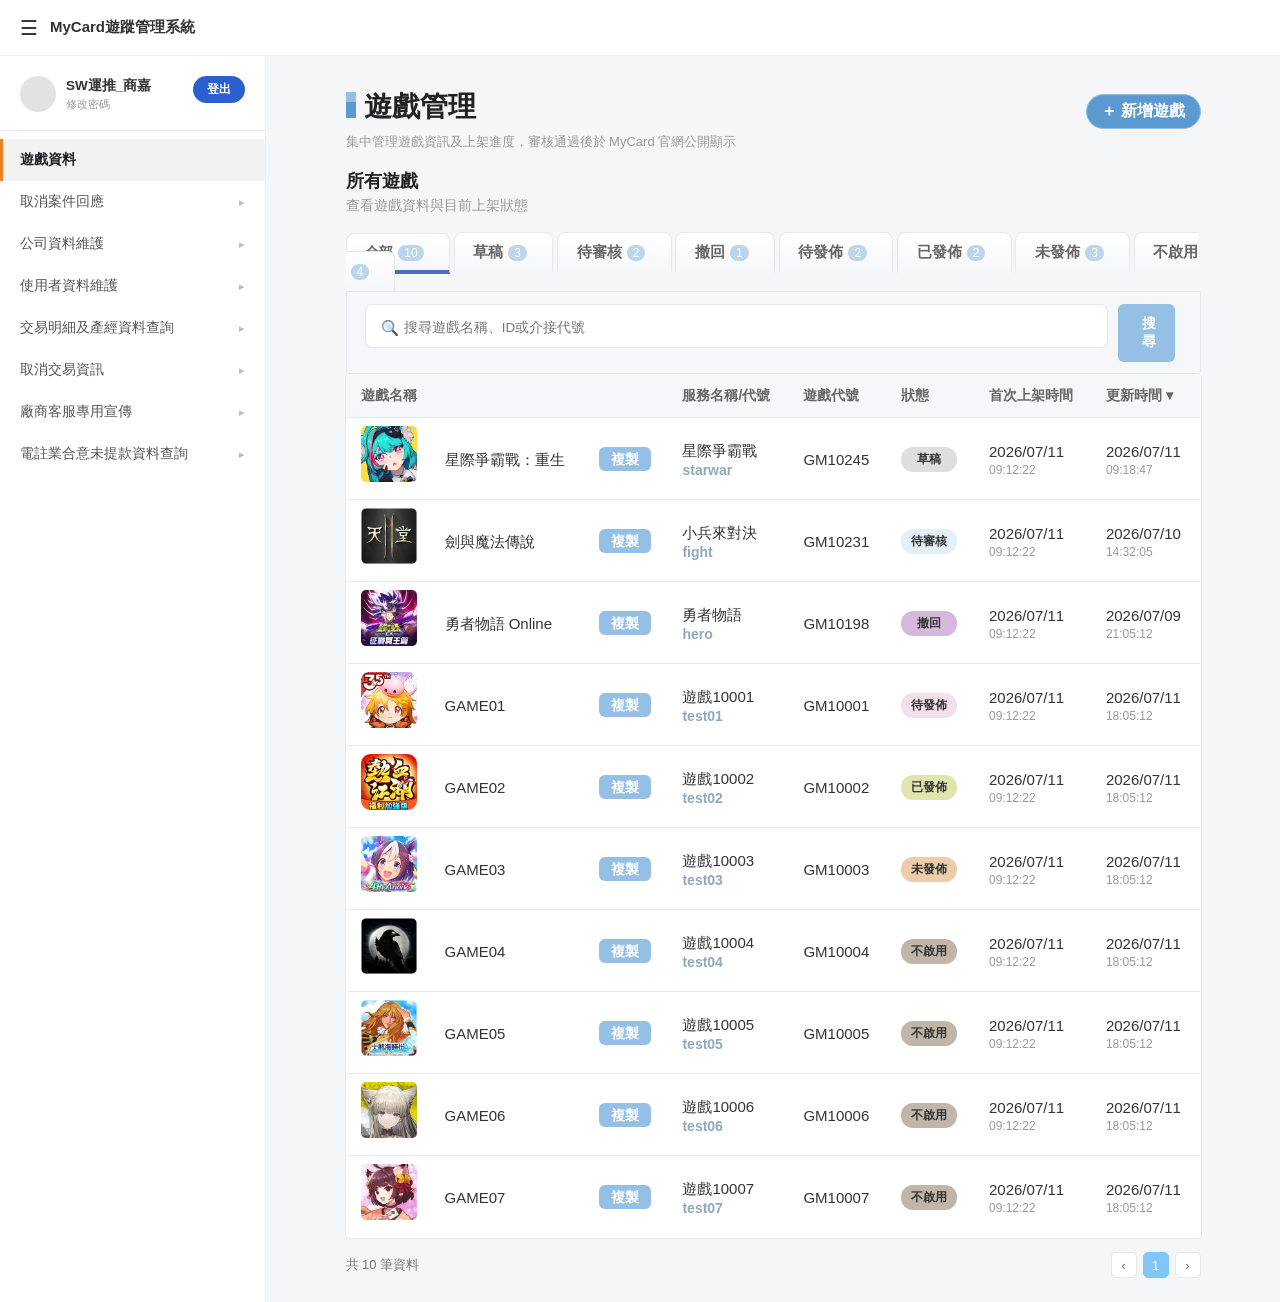
==== commit 3803561d: "1007頁面樣式修改" ====
--- a/index.html
+++ b/index.html
@@ -10,7 +10,28 @@
 <script src="js/jquery-3.6.0.min.js"></script>
 <script src="js/sidebar.js"></script>
 <script src="js/manager.js"></script>
-
+<script src="js/step.js"></script>
+
+
+
+
+<style id="step2-done-style">
+/* 步驟完成後，右側／上方步驟名稱顯示綠色 */
+#stepper .step-node.done .step-label {
+  color: #22A06B !important;
+}
+#stepper .step-node.done .step-circle {
+  color: #22A06B;
+}
+</style>
+
+<style id="area-tag-selected-style">
+/* 顯示地區：可複選的選取狀態 */
+#game-intro .area-tag li.selected {
+  background: #398FE0;
+  color: #fff;
+}
+</style>
 
 </head>
 <body>
@@ -50,15 +71,15 @@
     <div id="page-home">
       <div class="page-header-row">
         <div class="page-header-text">
-          <div class="initial"><ol></ol></div><h1>維護您的遊戲資料</h1>
-          <p>自主填寫遊戲資料完成，審核過後即可讓您的遊戲資訊在官網曝光</p>
+          <div class="initial"><ol></ol></div><h1>遊戲管理</h1>
+          <p>集中管理遊戲資訊及上架進度，審核通過後於 MyCard 官網公開顯示</p>
         </div>
 		<!--<button class="btn-outbound" id="btnOutboard">↓ 匯出清單</button>-->
-        <button class="btn-add-game" id="btnAddGame">＋ 新增遊戲</button>		
+        <button type="button" class="btn-add-game" id="btnAddGame">＋ 新增遊戲</button>		
       </div>
 		
 	  <!--<div class="dynamic_row">
-		<div class="deal">
+		<div class="deal">語系內容
 		  <ul>
 			<h5>需要你的處理</h5>
 			<h6>優先完成以下事項，讓上架流程繼續往前</h6>
@@ -132,8 +153,8 @@
 
 
       <div class="list-header">
-        <h2>我的遊戲清單</h2>
-        <p>在這裡查看您所建立過的遊戲資料</p>
+        <h2>所有遊戲</h2>
+        <p>查看遊戲資料與目前上架狀態</p>
       
 		<ul>
 		  <div id="state_tab1" class="active">全部<dl>10</dl></div>
@@ -150,7 +171,7 @@
       
       <div class="search-row">
             <div class="search-box"><img src="images/search_icon.svg">
-            <input type="text" placeholder="搜尋遊戲名稱或 GameID"></div>
+            <input type="text" placeholder="搜尋遊戲名稱、ID或介接代號"></div>
             <button class="btn-search">搜尋</button>
           </div> 
       <table id="table" class="t1"><!--全部-->
@@ -158,101 +179,113 @@
           <tr>
             <th>遊戲名稱</th>
             <th></th>
-			<th>服務名稱/代號</th>
+            <th></th>
+	    <th>服務名稱/代號</th>
             <th>遊戲代號</th>
-			<th>狀態</th>
+            <th>狀態</th>
             <th>首次上架時間</th>
             <th>更新時間 ▾</th>
           </tr>
         </thead>
         <tbody>
           <tr>
-			<td class="game-name"><img src="images/game_icon/icon01.webp"></td>
-			<td><a target="_self" href="#">星際爭霸戰：重生</a></td>
+	    <td class="game-name"><a target="_self" href="#"><img src="images/game_icon/icon01.webp"></a></td>
+	    <td><a target="_self" href="#">星際爭霸戰：重生</a></td>
+            <td><span class="btn-copy">複製</span></td>
             <td>星際爭霸戰<br><span class="sub">starwar</span></td>
-			<td>GM10245</td>
-			<td><span class="badge">草稿</span></td>
+	    <td>GM10245</td>
+            <td><span class="badge">草稿</span></td>
             <td>2026/07/11<br><span class="sub2">09:12:22</span></td>
             <td>2026/07/11<br><span class="sub2">09:18:47</span></td>
           </tr>
           <tr>
-			<td class="game-name"><img src="images/game_icon/icon02.webp"></td>
+	    <td class="game-name"><a target="_self" href="#"><img src="images/game_icon/icon02.webp"></a></td>
+
             <td><a target="_self" href="#">劍與魔法傳說</a></td>
+            <td><span class="btn-copy">複製</span></td>
             <td>小兵來對決<br><span class="sub">fight</span></td>
-			<td>GM10231</td>
+	    <td>GM10231</td>
             <td><span class="badge1">待審核</span></td>
-			<td>2026/07/11<br><span class="sub2">09:12:22</span></td>
+	    <td>2026/07/11<br><span class="sub2">09:12:22</span></td>
             <td>2026/07/10<br><span class="sub2">14:32:05</span></td>
           </tr>
           <tr>
-			  <td class="game-name"><img src="images/game_icon/icon03.webp"></td>
+	    <td class="game-name"><a target="_self" href="#"><img src="images/game_icon/icon03.webp"></a></td>
             <td><a target="_self" href="#">勇者物語 Online</a></td>
+            <td><span class="btn-copy">複製</span></td>
             <td>勇者物語<br><span class="sub">hero</span></td>
-			<td>GM10198</td>
-			<td><span class="badge5">撤回</span></td>
+	    <td>GM10198</td>
+	    <td><span class="badge5">撤回</span></td>
             <td>2026/07/11<br><span class="sub2">09:12:22</span></td>
-            <td>2026/07/09<br><span class="sub2">21:05:12</span></td>
-          </tr>
-		  <tr>
-            <td class="game-name"><img src="images/game_icon/icon04.webp"></td>
+            <td>2026/07/09<br><span class="sub2">21:05:12</span遊戲介紹></td>
+          </tr>
+          <tr>
+	    <td class="game-name"><a target="_self" href="#"><img src="images/game_icon/icon04.webp"></a></td>
             <td><a target="_self" href="#">GAME01</a></td>
+            <td><span class="btn-copy">複製</span></td>
             <td>遊戲10001<br><span class="sub">test01</span></td>
-			<td>GM10001</td> 
-			<td><span class="badge2">待發佈</span></td>
+	    <td>GM10001</td> 
+	    <td><span class="badge2">待發佈</span></td>
             <td>2026/07/11<br><span class="sub2">09:12:22</span></td>
             <td>2026/07/11<br><span class="sub2">18:05:12</span></td>
           </tr>
-		  <tr>
-            <td class="game-name"><img src="images/game_icon/icon05.webp"></td>
-            <td>GAME02</td>
-			<td>遊戲10002<br><span class="sub">test02</span></td>
+          <tr>
+            <td class="game-name"><a target="_self" href="#"><img src="images/game_icon/icon05.webp"></a></td>
+            <td><a target="_self" href="#">GAME02</a></td>
+            <td><span class="btn-copy">複製</span></td>
+	    <td>遊戲10002<br><span class="sub">test02</span></td>
             <td>GM10002</td>
-			<td><span class="badge3">已發佈</span></td>
+	    <td><span class="badge3">已發佈</span></td>
             <td>2026/07/11<br><span class="sub2">09:12:22</span></td>
             <td>2026/07/11<br><span class="sub2">18:05:12</span></td>
           </tr>
-		  <tr>
-            <td class="game-name"><img src="images/game_icon/icon06.webp"></td>
-            <td>GAME03</td>
-			<td>遊戲10003<br><span class="sub">test03</span></td>
+          <tr>
+	    <td class="game-name"><a target="_self" href="#"><img src="images/game_icon/icon06.webp"></a></td>
+            <td><a target="_self" href="#">GAME03</a></td>
+            <td><span class="btn-copy">複製</span></td>  
+            <td>遊戲10003<br><span class="sub">test03</span></td>
             <td>GM10003</td>
-			<td><span class="badge6">未發佈</span></td>
+	    <td><span class="badge6">未發佈</span></td>
             <td>2026/07/11<br><span class="sub2">09:12:22</span></td>
             <td>2026/07/11<br><span class="sub2">18:05:12</span></td>
           </tr>
-		  <tr>
-            <td class="game-name"><img src="images/game_icon/icon07.webp"></td>
-            <td>GAME04</td>
-			<td>遊戲10004<br><span class="sub">test04</span></td>
+          <tr>
+	    <td class="game-name"><a target="_self" href="#"><img src="images/game_icon/icon07.webp"></a></td>
+            <td><a target="_self" href="#">GAME04</a></td>
+            <td><span class="btn-copy">複製</span></td>
+	    <td>遊戲10004<br><span class="sub">test04</span></td>
             <td>GM10004</td>
-			<td><span class="badge7">不啟用</span></td>
+	    <td><span class="badge7">不啟用</span></td>
             <td>2026/07/11<br><span class="sub2">09:12:22</span></td>
             <td>2026/07/11<br><span class="sub2">18:05:12</span></td>
           </tr>
-		  <tr>
-            <td class="game-name"><img src="images/game_icon/icon08.webp"></td>
-            <td>GAME05</td>
-			<td>遊戲10005<br><span class="sub">test05</span></td>
+	   <tr>
+	    <td class="game-name"><a target="_self" href="#"><img src="images/game_icon/icon08.webp"></a></td>
+            <td><a target="_self" href="#">GAME05</a></td>
+            <td><span class="btn-copy">複製</span></td>
+            <td>遊戲10005<br><span class="sub">test05</span></td>
             <td>GM10005</td>
-			<td><span class="badge7">不啟用</span></td>
+	    <td><span class="badge7">不啟用</span></td>
             <td>2026/07/11<br><span class="sub2">09:12:22</span></td>
             <td>2026/07/11<br><span class="sub2">18:05:12</span></td>
           </tr>
-		  <tr>
-            <td class="game-name"><img src="images/game_icon/icon09.webp"></td>
-            <td>GAME06</td>
-			<td>遊戲10006<br><span class="sub">test06</span></td>
+	  <tr>
+  	    <td class="game-name"><a target="_self" href="#"><img src="images/game_icon/icon09.webp"></a></td>
+           <td><a target="_self" href="#">GAME06</a></td>
+            <td><span class="btn-copy">複製</span></td>   
+	    <td>遊戲10006<br><span class="sub">test06</span></td>
             <td>GM10006</td>
-			<td><span class="badge7">不啟用</span></td>
+	    <td><span class="badge7">不啟用</span></td>
             <td>2026/07/11<br><span class="sub2">09:12:22</span></td>
             <td>2026/07/11<br><span class="sub2">18:05:12</span></td>
           </tr>
-		  <tr>
-			<td class="game-name"><img src="images/game_icon/icon10.webp"></td>
-            <td>GAME07</td>
-			<td>遊戲10007<br><span class="sub">test07</span></td>
+	  <tr>
+	    <td class="game-name"><a target="_self" href="#"><img src="images/game_icon/icon10.webp"></a></td>
+            <td><a target="_self" href="#">GAME07</a></td>
+            <td><span class="btn-copy">複製</span></td>
+            <td>遊戲10007<br><span class="sub">test07</span></td>
             <td>GM10007</td>
-			<td><span class="badge7">不啟用</span></td>
+	    <td><span class="badge7">不啟用</span></td>
             <td>2026/07/11<br><span class="sub2">09:12:22</span></td>
             <td>2026/07/11<br><span class="sub2">18:05:12</span></td>
           </tr>
@@ -542,10 +575,10 @@
 
         <div class="page-header-row">
           <div class="page-header-text">
-            <div class="initial"><ol></ol></div><h1>開始填寫您的遊戲資料</h1>
-            <p>您可以在這裡自行填寫及更新遊戲資料，完成後提交 MyCard 審核，審核通過後就會公開於官網首頁。跟著填寫流程完成 5 個區塊即可。</p>
-            <p class="notice-text">注意：填寫過程中如果需要先離開，記得先儲存目前資料；確認都填寫完成後，再送出審核。<br>
-                                   審核通過後，MyCard 將協助您將遊戲資料公開於官網。</p>
+            <div class="initial"><ol></ol></div><h1>新增遊戲</h1>
+            <p>分步完成資料。草稿只會保留在這次開啟的頁面中</p>
+            <p class="notice-text">注意：填寫過程中如果需要先離開，記得先儲存目前資料；確認都填寫完成後，再送出審核<br>
+                                   審核通過後，MyCard 將協助您將遊戲資料公開於官網</p>
           </div>
           <div class="header-actions">
             <button class="btn-ghost" id="btnWithdraw">撤回審核</button>
@@ -564,7 +597,7 @@
         <div class="stepper" id="stepper">
           <div class="step-node current" data-step="1">
             <div class="step-circle">1<span class="status-badge warn">!</span></div>
-            <span class="step-label">遊戲基本識別資料</span>
+            <span class="step-label">基本資料</span>
           </div>
 
           <div class="step-node" data-step="2">
@@ -594,19 +627,19 @@
           <div class="step-content" id="step-content-1">
 			<div id="status"><span class="badge">草稿</span></div>
 			<div id="button_list">
-              <a class="button-list-prev" id="" style="text-decoration:none;display:inline;align-items:left;">‹ 上一步</a>
+              <a class="button-list-prev" id="prevBtn1" style="text-decoration:none;display:none!important;align-items:left;">‹ 上一步</a>
                 <span class="step-count" id="Text">尚未儲存 · 僅供預覽</span>
                 <div style="display:inline;align-items:center;gap:10px;">
                 <button class="btn-submit" id="btnSubmit" style="display:none;align-items:right;">送出審核</button>
-			    <button class="button-list-next" id="nextBtn" style="display:inline;align-items:right;">下一步 ›</button>
+			    <button class="button-list-next" id="nextBtn1" style="display:inline;align-items:right;">下一步 ›</button>
 			    <button class="btn-sub primary-ghost" id="btnRetract" style="display:inline;align-items:right;">撤回審核</button>
 				<button class="btn-sub primary-ghost" id="btnPPreview" style="display:inline;align-items:right;">預覽</button>
-				<button class="btn-sub primary-ghost" id="btnCopy" style="display:inline;align-items:right;">複製</button>
+				<button class="btn-sub2 primary-ghost" id="btnDraft" style="display:inline;align-items:right;">儲存草稿</button>
 			    <div id="copyright">©Soft-World Corp. All Rights Reserved.</div>
               </div>
 			</div>
-            <h2 class="block-title">遊戲基本識別資料</h2>
-            <p class="block-desc">填寫遊戲所對應的公司、服務及遊戲代號</p>
+            <h2 class="block-title">基本資料</h2>
+            <p class="block-desc">填寫遊戲基本資訊，供 MyCard 進行資料確認及後續服務設定</p>
 
             <div class="field-group" id="field-company">
               <div class="field-label-row">
@@ -614,7 +647,7 @@
                 <span class="required-star">*</span>
                 <span class="tooltip-wrap">
                   <button class="tooltip-icon" type="button">?</button>
-                  <div class="tooltip-popover">請填寫貴公司或工作室的正式名稱，用於後台核對身分，不會顯示於網站。</div>
+                  <div class="tooltip-popover">此資訊不會公開顯示</div>
                 </span>
               </div>
               <div class="field-caption">請填寫合約上的完整公司名稱</div>
@@ -624,30 +657,42 @@
 
             <div class="field-group">
               <div class="field-label-row">
-                <span class="field-label">服務名稱/代號</span>
+                <span class="field-label">介接代號</span>
                 <span class="required-star">*</span>
                 <span class="tooltip-wrap">
                   <button class="tooltip-icon" type="button">?</button>
-                  <div class="tooltip-popover">由貴公司與 MyCard 合作窗口約定的服務代號，用於系統比對資料，如不清楚請洽合作窗口。</div>
+                  <div class="tooltip-popover">由貴公司與 MyCard 合作窗口約定的服務代號，用於系統比對資料，如不清楚請洽合作窗口</div>
                 </span>
               </div>
-              <div class="field-caption">選擇此遊戲所套用的 FacServiceId 及服務名稱，作為系統及帳務報表的識別資訊，不會顯示於網站。</div>
+              <div class="field-caption">參數名稱：FacServiceId</div>
               <div class="select-wrap">
-                <input class="field-input" type="text" id="field-service-input" placeholder="服務名稱/代號" readonly>
+                <input class="field-input" type="text" id="field-service-input" placeholder="介接代號" readonly>
               </div>
             </div>
 
             <div class="field-group">
               <div class="field-label-row">
-                <span class="field-label">遊戲代號</span>
+                <span class="field-label">遊戲 ID</span>
                 <span class="required-star">*</span>
                 <span class="tooltip-wrap">
                   <button class="tooltip-icon" type="button">?</button>
-                  <div class="tooltip-popover">用於系統比對遊戲資料，請填寫正確的遊戲代號；若不清楚請洽 MyCard 窗口取得。</div>
+                  <div class="tooltip-popover">用於系統比對遊戲資料，請填寫正確的遊戲代號；若不清楚請洽 MyCard 窗口取得</div>
                 </span>
               </div>
-              <div class="field-caption">填寫此款遊戲代號，須與您在串接時回傳的 FacGameId 相同。此代號會顯示於網站專屬頁面的網址中。</div>
+              <div class="field-caption">參數名稱：FacGameId</div>
               <input class="field-input" type="text" id="field-gamecode-input" placeholder="遊戲代號">
+            </div>
+			  
+			<div class="field-group">
+              <div class="field-label-row">
+                <span class="field-label">遊戲官方名稱（繁體中文）</span>
+                <span class="required-star">*</span>
+                <span class="tooltip-wrap">
+                  <button class="tooltip-icon" type="button">?</button>
+                  <div class="tooltip-popover">請填寫遊戲官方繁體中文名稱</div>
+                </span>
+              </div>
+              <input class="field-input" type="text" id="field-gamecode-input" placeholder="遊戲官方名稱">
             </div>
           </div>
 
@@ -655,28 +700,32 @@
           <div class="step-content" id="step-content-2" style="display:none;">
 			<div id="status"><span class="badge">草稿</span></div>
 			<div id="button_list">
-              <a class="button-list-prev" id="" style="text-decoration:none;display:inline;align-items:left;">‹ 上一步</a>
-                <span class="step-count" id="Text">尚未儲存 · 僅供預覽</span>
+              <a class="button-list-prev" id="prevBtn2" style="text-decoration:none;display:inline;align-items:left;">‹ 上一步</a>
+                <span class="step-count" id="Text">請先點擊「＋ 新增語系」選擇語系，再填寫遊戲名稱與文字介紹</span>
                 <div style="display:inline;align-items:center;gap:10px;">
                 <button class="btn-submit" id="btnSubmit" style="display:none;align-items:right;">送出審核</button>
-			    <button class="button-list-next" id="nextBtn" style="display:inline;align-items:right;">下一步 ›</button>
+			    <button class="button-list-next" id="nextBtn2" style="display:inline;align-items:right;">下一步 ›</button>
 			    <button class="btn-sub primary-ghost" id="btnRetract" style="display:inline;align-items:right;">撤回審核</button>
 				<button class="btn-sub primary-ghost" id="btnPPreview" style="display:inline;align-items:right;">預覽</button>
-				<button class="btn-sub primary-ghost" id="btnCopy" style="display:inline;align-items:right;">複製</button>
+			    <button class="btn-sub2 primary-ghost" id="btnDraft2" style="display:inline;align-items:right;">儲存草稿</button>
 			    <div id="copyright">©Soft-World Corp. All Rights Reserved.</div>
               </div>
 			</div>
             <h2 class="block-title">遊戲介紹</h2>
-            <p class="block-desc">提供遊戲名稱、圖片及文字介紹，供 MyCard 用戶於網站查看，支援依語系分別設定<br>
-繁體中文及English必填，其他語系遊戲名稱及文字介紹如未填寫則預設出現英文</p>
+            <p class="block-desc">填寫遊戲介紹及展示素材，讓玩家快速了解您的遊戲</p>
 			  
+<div id="game-intro">
+	<h5>語系內容</h5><h6>以下兩個欄位依語系分別填寫：先選語系 → 填寫名稱與介紹 → 選擇顯示地區</h6>
+	
             <div class="lang-tab-row">
               <div class="lang-tabs" id="langTabs">
-                <div class="lang-tab active" data-lang="zh">繁體中文(預設)<span class="required-star">*</span></div>
-                <div class="lang-tab" data-lang="en" data-label="English">English<span class="required-star">*</span> <span class="lang-tab-delete" data-lang="en">×</span></div>
+                <div class="lang-tab active displaynone" data-lang="zh">繁體中文<span class="required-star">*</span></div>
+ 
                 <div class="lang-tab-add-new" id="langAddBtn"><span class="plus-icon">+</span> 新增語系
                   <div class="lang-add-menu" id="langAddMenu">
-                    <div class="lang-add-item" data-lang="ja" data-label="简体中文">简体中文</div>
+					<div class="lang-add-item" data-lang="zh" data-label="繁體中文">繁體中文</div>
+					<div class="lang-add-item" data-lang="en" data-label="English">English</div>
+                    <div class="lang-add-item" data-lang="zhcn" data-label="简体中文">简体中文</div>
                     <div class="lang-add-item" data-lang="ja" data-label="日本語">日本語</div>
                     <div class="lang-add-item" data-lang="th" data-label="ภาษาไทย">ภาษาไทย</div>
                     <div class="lang-add-item" data-lang="vi" data-label="Bahasa Indonesia">Bahasa Indonesia</div>
@@ -684,15 +733,17 @@
                 </div>
               </div>
             </div>
-
-            <div class="lang-field-box">
+	<div class="not-ready">尚未新增語系，請點擊「＋ 新增語系」開始填寫（至少需新增一個語系）</div>     
+	        
+            <div class="lang-field-box" id="langFieldBox" style="display:none;">
               <div class="field-group">
+				<h4>語系</h4><h3 id="currentLangTitle">繁體中文</h3>
                 <div class="field-label-row">
                   <span class="field-label">遊戲名稱</span>
                   <span class="required-star">*</span>
                   <span class="tooltip-wrap">
                     <button class="tooltip-icon" type="button">?</button>
-                    <div class="tooltip-popover">填寫此語系下您希望公開的遊戲名稱，將顯示於官網頁面。</div>
+                    <div class="tooltip-popover">填寫此語系下您希望公開的遊戲名稱，將顯示於官網頁面</div>
                   </span>
                 </div>
                 <div class="field-caption">填寫您希望公開顯示的遊戲名稱。</div>
@@ -705,27 +756,41 @@
                   <span class="required-star">*</span>
                   <span class="tooltip-wrap">
                     <button class="tooltip-icon" type="button">?</button>
-                    <div class="tooltip-popover">建議 100–300 字，描述遊戲玩法與特色，將顯示於官網遊戲頁面。</div>
+                    <div class="tooltip-popover">介紹遊戲特色、玩法與世界觀</div>
                   </span>
                 </div>
-                <div class="field-caption">填寫遊戲介紹內容，供用戶了解您的遊戲。</div>
+                <div class="field-caption">填寫遊戲介紹內容，供用戶了解您的遊戲</div>
                 <div class="rt-toolbar">
                   <span><b>B</b></span><span><i>I</i></span><span><u>U</u></span><span><s>S</s></span><span>HTML</span><span>•</span><span>1.</span><span>&lt;&gt;</span>
                 </div>
                 <textarea class="rt-textarea" id="field-desc-input" placeholder="遊戲介紹內容"></textarea>
+				<div class="field-label-row">
+                  <span class="field-label">顯示地區</span>
+                  <span class="required-star">*</span><span class="multiple_select">可多選</span>
+                </div>
+                <div class="field-caption">選擇此語系要出現在哪些地區的網站，已被其他語系選用的地區會鎖定</div>
+				<div class="area-tag">
+					<li>台灣</li>
+					<li>Global</li>
+					<li>印尼</li>
+					<li>香港</li>
+					<li>馬來西亞</li>
+					<li>中國大陸</li>
+					<li>泰國</li>
+					<li>日本</li>
+				</div>
               </div>
             </div>
-            <div id="dashline"></div>
-			  
+</div>		  
             <div class="field-group">
               <div class="field-label-row">
                 <span class="field-label">遊戲簡稱</span>
                 <span class="tooltip-wrap">
                   <button class="tooltip-icon" type="button">?</button>
-                  <div class="tooltip-popover">簡短好記的名稱，玩家可用此名稱快速搜尋到您的遊戲。</div>
+                  <div class="tooltip-popover">請填寫遊戲常用簡稱</div>
                 </span>
               </div>
-              <div class="field-caption">填寫遊戲簡稱，MyCard 用戶可透過此簡稱搜尋您的遊戲；如無簡稱，可不填寫。</div>
+              <div class="field-caption">無簡稱可不填</div>
               <input class="field-input" type="text" id="field-shortname-input" placeholder="遊戲簡稱">
             </div>
 
@@ -735,10 +800,10 @@
                 <span class="required-star">*</span>
                 <span class="tooltip-wrap">
                   <button class="tooltip-icon" type="button">?</button>
-                  <div class="tooltip-popover">建議尺寸 512×512px，PNG格式，檔案大小 2MB 以內。</div>
+                  <div class="tooltip-popover">點擊或拖曳上傳圖示</div>
                 </span>
               </div>
-              <div class="field-caption">您上傳的遊戲 Icon 圖片將顯示於網站的遊戲選擇頁面。</div>
+              <div class="field-caption">JPG / PNG / WEBP，最大 5MB</div>
               <div class="upload-row">
                 <div class="upload-box" id="iconUpload">
 <!--ICON圖片上傳-->
@@ -819,10 +884,10 @@
                 <span class="required-star">*</span>
                 <span class="tooltip-wrap">
                   <button class="tooltip-icon" type="button">?</button>
-                  <div class="tooltip-popover">建議尺寸 1280×720px，最多6張，至少上傳1張即可送出。</div>
+                  <div class="tooltip-popover">點擊或拖曳上傳圖示</div>
                 </span>
               </div>
-              <div class="field-caption">上傳您希望公開顯示的遊戲主視覺輪播圖片。</div>
+              <div class="field-caption">JPG / PNG / WEBP・最多 6 張・建議 16:9</div>
               <div class="upload-row" id="carouselRow">
 <!--6輪播圖上傳-->
 <div class="icu6-uploader" id="icu6Uploader">
@@ -1125,12 +1190,10 @@
     </div>
 
   </div>
-
-  <div class="icu6-caption">至少上傳 1 張即可，不需要 6 張全部上傳。</div>
 </div>
 			  
               </div>		 
-              <div class="upload-caption">至少上傳1張即可，不需要6張全部上傳</div>
+              <!--<div class="upload-caption">至少上傳1張即可，不需要6張全部上傳</div>-->
             </div>
 
             <div class="field-group">
@@ -1139,10 +1202,10 @@
                 <span class="required-star">*</span>
                 <span class="tooltip-wrap">
                   <button class="tooltip-icon" type="button">?</button>
-                  <div class="tooltip-popover">選擇符合遊戲類型的標籤，最多可選5個。</div>
+                  <div class="tooltip-popover">方便玩家依標籤找到您的遊戲</div>
                 </span>
               </div>
-              <div class="field-caption">設定遊戲標籤，方便用戶依標籤找到您的遊戲。</div>
+              <div class="field-caption">設定遊戲標籤，方便用戶依標籤找到您的遊戲</div>
               <div class="tag-row">
                 <input class="field-input tag-input" type="text" id="field-tags-input" placeholder="遊戲標籤" readonly>
                 <button class="btn-tag-select" type="button" id="btnTagSelect">選擇標籤</button>
@@ -1155,17 +1218,17 @@
                 <span class="required-star">*</span>
                 <span class="tooltip-wrap">
                   <button class="tooltip-icon" type="button">?</button>
-                  <div class="tooltip-popover">可複選，請勾選此遊戲支援的所有遊玩裝置。</div>
+                  <div class="tooltip-popover">可複選，請勾選此遊戲支援的所有遊玩裝置</div>
                 </span>
               </div>
-              <div class="field-caption">選擇您的遊戲支援的遊玩裝置。</div>
+              <div class="field-caption">請選擇遊戲支援的遊玩平台</div>
               <div class="checkbox-row">
                 <label class="checkbox-option"><input type="checkbox" name="playDevice" value="mobile"><span class="checkbox-box"></span><span>手機</span></label>
-                <label class="checkbox-option"><input type="checkbox" name="playDevice" value="pc"><span class="checkbox-box"></span><span>電腦</span></label>
+                <label class="checkbox-option"><input type="checkbox" name="playDevice" value="pc"><span class="checkbox-box"></span><span>PC</span></label>
                 <label class="checkbox-option"><input type="checkbox" name="playDevice" value="xbox"><span class="checkbox-box"></span><span>Xbox</span></label>
                 <label class="checkbox-option"><input type="checkbox" name="playDevice" value="playstation"><span class="checkbox-box"></span><span>PlayStation</span></label>
-                <label class="checkbox-option"><input type="checkbox" name="playDevice" value="switch"><span class="checkbox-box"></span><span>Switch/Switch2</span></label>
-                <label class="checkbox-option"><input type="checkbox" name="playDevice" value="steam"><span class="checkbox-box"></span><span>Steam</span></label>
+                <label class="checkbox-option"><input type="checkbox" name="playDevice" value="Switch / Switch2 "><span class="checkbox-box"></span><span>Switch/Switch2</span></label>
+                <label class="checkbox-option"><input type="checkbox" name="playDevice" value="Steam"><span class="checkbox-box"></span><span>Steam</span></label>
               </div>
             </div>
 
@@ -1175,10 +1238,10 @@
                 <span class="required-star">*</span>
                 <span class="tooltip-wrap">
                   <button class="tooltip-icon" type="button">?</button>
-                  <div class="tooltip-popover">請依據數位發展部公告之遊戲分級標準選擇對應級別。</div>
+                  <div class="tooltip-popover">請依據數位發展部公告之遊戲分級標準選擇對應級別</div>
                 </span>
               </div>
-              <div class="field-caption">依據數位發展部相關規定，請選擇適用的遊戲分級。</div>
+              <div class="field-caption">請依台灣遊戲分級制度選擇適用的遊戲分級</div>
               <div class="select-wrap">
                 <select class="field-input" id="field-rating-select" required>
                   <option value="" disabled selected>遊戲分級</option>
@@ -1196,26 +1259,26 @@
           <div class="step-content" id="step-content-3" style="display:none;">
 			<div id="status"><span class="badge">草稿</span></div>
 			<div id="button_list">
-              <a class="button-list-prev" id="" style="text-decoration:none;display:inline;align-items:left;">‹ 上一步</a>
+              <a class="button-list-prev" id="prevBtn3" style="text-decoration:none;display:inline;align-items:left;">‹ 上一步</a>
                 <span class="step-count" id="Text">尚未儲存 · 僅供預覽</span>
                 <div style="display:inline;align-items:center;gap:10px;">
                 <button class="btn-submit" id="btnSubmit" style="display:none;align-items:right;">送出審核</button>
-			    <button class="button-list-next" id="nextBtn" style="display:inline;align-items:right;">下一步 ›</button>
+			    <button class="button-list-next" id="nextBtn3" style="display:inline;align-items:right;">下一步 ›</button>
 			    <button class="btn-sub primary-ghost" id="btnRetract" style="display:inline;align-items:right;">撤回審核</button>
 				<button class="btn-sub primary-ghost" id="btnPPreview" style="display:inline;align-items:right;">預覽</button>
-				<button class="btn-sub primary-ghost" id="btnCopy" style="display:inline;align-items:right;">複製</button>
+				<button class="btn-sub2 primary-ghost" id="btnDraft3" style="display:inline;align-items:right;">儲存草稿</button>
 			    <div id="copyright">©Soft-World Corp. All Rights Reserved.</div>
               </div>
 			</div>
             <h2 class="block-title">儲值入口</h2>
-            <p class="block-desc">提供玩家使用 MyCard 儲值所需的相關連結</p>
+            <p class="block-desc">選擇遊戲提供的 MyCard 儲值方式，並提供相關連結</p>
 
             <div class="field-group">
               <div class="field-label-row">
                 <span class="field-label">儲值方式</span>
                 <span class="tooltip-wrap">
                   <button class="tooltip-icon" type="button">?</button>
-                  <div class="tooltip-popover">可複選，請勾選此遊戲提供的 MyCard 儲值方式，勾選後將顯示對應的填寫欄位。</div>
+                  <div class="tooltip-popover">可複選，請勾選此遊戲提供的 MyCard 儲值方式，勾選後將顯示對應的填寫欄位</div>
                 </span>
               </div>
               <div class="field-caption">選擇此遊戲提供的MyCard 儲值方式</div>
@@ -1237,7 +1300,7 @@
 
                   <span class="tooltip-wrap">
                     <button class="tooltip-icon" type="button">?</button>
-                    <div class="tooltip-popover">請貼上完整網址，需以 https:// 開頭。</div>
+                    <div class="tooltip-popover">請貼上完整網址，需以 https:// 開頭</div>
                   </span>
                 </div>
                 <div class="field-caption">提供含MyCard 儲值功能的網頁商店連結</div>
@@ -1256,7 +1319,7 @@
  
                   <span class="tooltip-wrap">
                     <button class="tooltip-icon" type="button">?</button>
-                    <div class="tooltip-popover">請提供可直接下載 APK 安裝檔的網址。</div>
+                    <div class="tooltip-popover">請提供可直接下載 APK 安裝檔的網址</div>
                   </span>
                 </div>
                 <div class="field-caption">提供含MyCard 儲值功能的APK安裝包供用戶下載</div>
@@ -1268,7 +1331,7 @@
                   <span class="field-label">iOS App Store 連結</span>
                   <span class="tooltip-wrap">
                     <button class="tooltip-icon" type="button">?</button>
-                    <div class="tooltip-popover">請貼上完整的 App Store 商店網址，需以 https:// 開頭。</div>
+                    <div class="tooltip-popover">請貼上完整的 App Store 商店網址，需以 https:// 開頭</div>
                   </span>
                 </div>
                 <div class="field-caption">如iOS 版提供MyCard儲值入口，請填寫App Store下載連結</div>
@@ -1301,10 +1364,10 @@
                 <span class="field-label">帳號不相通</span>
                 <span class="tooltip-wrap">
                   <button class="tooltip-icon" type="button">?</button>
-                  <div class="tooltip-popover">請確認用戶是否可使用同一遊戲帳號，在不同裝置（如網頁／手機／PC）間繼續遊玩進度。</div>
+                  <div class="tooltip-popover">請確認用戶是否可使用同一遊戲帳號，在不同裝置（如網頁／手機／PC）間繼續遊玩進度</div>
                 </span>
               </div>
-              <div class="field-caption warn">注意！若您勾選"是"，代表用戶無法使用同一遊戲帳號在不同裝置遊玩</div>
+              <div class="field-caption warn">請依遊戲實際帳號規則選擇，供 MyCard 客服查詢玩家問題時參考</div>
               <div class="radio-row">
                 <label class="radio-option"><input type="radio" name="accountNotShared" value="yes"><span class="radio-dot"></span><span>是</span></label>
                 <label class="radio-option"><input type="radio" name="accountNotShared" value="no"><span class="radio-dot"></span><span>否</span></label>
@@ -1316,26 +1379,26 @@
           <div class="step-content" id="step-content-4" style="display:none;">
 			<div id="status"><span class="badge">草稿</span></div>
 			<div id="button_list">
-              <a class="button-list-prev" id="" style="text-decoration:none;display:inline;align-items:left;">‹ 上一步</a>
+              <a class="button-list-prev" id="prevBtn4" style="text-decoration:none;display:inline;align-items:left;">‹ 上一步</a>
                 <span class="step-count" id="Text">尚未儲存 · 僅供預覽</span>
                 <div style="display:inline;align-items:center;gap:10px;">
                 <button class="btn-submit" id="btnSubmit" style="display:none;align-items:right;">送出審核</button>
-			    <button class="button-list-next" id="nextBtn" style="display:inline;align-items:right;">下一步 ›</button>
+			    <button class="button-list-next" id="nextBtn4" style="display:inline;align-items:right;">下一步 ›</button>
 			    <button class="btn-sub primary-ghost" id="btnRetract" style="display:inline;align-items:right;">撤回審核</button>
 				<button class="btn-sub primary-ghost" id="btnPPreview" style="display:inline;align-items:right;">預覽</button>
-				<button class="btn-sub primary-ghost" id="btnCopy" style="display:inline;align-items:right;">複製</button>
+				<button class="btn-sub2 primary-ghost" id="btnDraft4" style="display:inline;align-items:right;">儲存草稿</button>
 			    <div id="copyright">©Soft-World Corp. All Rights Reserved.</div>
               </div>
 			</div>
             <h2 class="block-title">官方與社群連結</h2>
-            <p class="block-desc">提供用戶更多遊戲相關資訊及官方動態</p>
+            <p class="block-desc">提供遊戲官方網站及社群資訊，方便玩家取得最新消息</p>
 
             <div class="field-group">
               <div class="field-label-row">
                 <span class="field-label">官方網站連結</span>
                 <span class="tooltip-wrap">
                   <button class="tooltip-icon" type="button">?</button>
-                  <div class="tooltip-popover">請貼上完整的官方網站網址，需以 https:// 開頭。</div>
+                  <div class="tooltip-popover">請貼上完整的官方網站網址，需以 https:// 開頭</div>
                 </span>
               </div>
               <div class="field-caption">提供遊戲官方網站連結，方便用戶查看遊戲相關資訊</div>
@@ -1347,7 +1410,7 @@
                 <span class="field-label">粉絲團連結</span>
                 <span class="tooltip-wrap">
                   <button class="tooltip-icon" type="button">?</button>
-                  <div class="tooltip-popover">請貼上完整的粉絲專頁或社群網址，需以 https:// 開頭。</div>
+                  <div class="tooltip-popover">請貼上完整的粉絲專頁或社群網址，需以 https:// 開頭</div>
                 </span>
               </div>
               <div class="field-caption">提供遊戲官方粉絲團連結，方便用戶查看遊戲最新消息</div>
@@ -1359,17 +1422,17 @@
           <div class="step-content" id="step-content-5" style="display:none;">
 			<div id="status"><span class="badge">草稿</span></div>
 			<div id="button_list">
-                <a class="button-list-prev" id="" style="text-decoration:none;display:inline;align-items:left;">上一步</a>
+                <a class="button-list-prev" id="prevBtn5" style="text-decoration:none;display:inline;align-items:left;">上一步</a>
                 <span class="step-count" id="Text">尚未儲存 · 僅供預覽</span>
-                <button class="btn-submit button_list-submit" id="btnSubmit" style="display:inline;align-items:right;">送出審核</button>
-			    <button class="button-list-next" id="nextBtn" style="display:none;align-items:right;">下一步 ›</button>
-			    <button class="btn-sub primary-ghost" id="btnPreview" style="display:inline;align-items:right;">撤回審核</button>
-				<button class="btn-sub primary-ghost" id="btnPreview" style="display:inline;align-items:right;">預覽</button>
-				<button class="btn-sub primary-ghost" id="btnPreview" style="display:inline;align-items:right;">複製</button>
+                <button class="btn-submit button_list-submit" id="btnSubmit2" style="display:inline;align-items:right;">送出審核</button>
+			    <button class="button-list-next" id="nextBtn5" style="display:none!important;align-items:right;">下一步 ›</button>
+			    <button class="btn-sub primary-ghost" id="btnRetract5" style="display:inline;align-items:right;">撤回審核</button>
+				<button class="btn-sub primary-ghost" id="btnPPreview" style="display:inline;align-items:right;">預覽</button>
+				<button class="btn-sub2 primary-ghost" id="btnDraft5" style="display:inline;align-items:right;">儲存草稿</button>
 				<div id="copyright">©Soft-World Corp. All Rights Reserved.</div>			
 			</div>
-            <h2 class="block-title">期望上架時間</h2>
-            <p class="block-desc">填寫您期望的上架時間，供 MyCard 審核及安排上架作業時參考。</p>
+            <h2 class="block-title">上架時間</h2>
+            <p class="block-desc">設定預計上架時間，送出前請確認資料無誤</p>
 
             <div class="field-group">
               <div class="field-label-row">
@@ -1377,7 +1440,7 @@
  
                 <span class="tooltip-wrap">
                   <button class="tooltip-icon" type="button">?</button>
-                  <div class="tooltip-popover">點擊欄位開啟時間選擇器，選擇您期望曝光的日期與時間（精確到分鐘）。</div>
+                  <div class="tooltip-popover">點擊欄位開啟時間選擇器，選擇您期望曝光的日期與時間（精確到分鐘）</div>
                 </span>
               </div>
               <div class="datetime-wrap">
@@ -1452,9 +1515,39 @@
   </div>
 </div>
 
+<!-- 送出審核成功 -->
+<div class="modal-overlay1">
+  <div class="modal-box1">
+	<div class="modal-icon-success">✓</div>
+    <p class="modal-message2">已收到您的審核資<br>將由運營為您審核</p>
+    <p class="modal-note2" id="modalNote"></p>
+    <button class="modal-confirm-btn1" id="modalConfirmBtn">確定</button>
+  </div>
+</div>
+	
+<!-- 送出審核失敗 -->
+<div class="modal-overlay2">
+  <div class="modal-box2">
+	<div class="modal-icon-fail">X</div>
+    <p class="modal-message2">送出審核失敗<br>請檢查必填欄位或欄位填寫狀況，並再次送出</p>
+    <p class="modal-note2" id="modalNote"></p>
+    <button class="modal-confirm-btn2" id="modalConfirmBtn">確定</button>
+  </div>
+</div>
+	
+<!-- 儲存草稿成功 -->
+<div class="modal-overlay3">
+  <div class="modal-box3">
+	<div class="modal-icon-success">✓</div>
+    <p class="modal-message3">草稿已儲存，您可以隨時回來編輯</p>
+    <p class="modal-note3">注意：若已完成填寫需要送審，請點選<b>【送出審核】</b></p>
+    <button class="modal-confirm-btn3" id="modalConfirmBtn">確定</button>
+  </div>
+</div>
+
 <script>
   /* ============================================================
-     Page navigation state
+     Page navigation state / 5-step Wizard
      ============================================================ */
   let currentStep = 1;
   const TOTAL_STEPS = 5;
@@ -1475,130 +1568,233 @@
   }
 
   function showStepContent(step){
+    currentStep = Math.max(1, Math.min(step, TOTAL_STEPS));
+
     for(let i=1;i<=TOTAL_STEPS;i++){
-      document.getElementById('step-content-'+i).style.display = (i===step) ? '' : 'none';
-    }
-    document.getElementById('stepCountText').textContent = 'Step ' + step + ' of ' + TOTAL_STEPS;
-    document.getElementById('prevBtn').style.display = (step===1) ? 'none' : 'inline-flex';
-    document.getElementById('nextBtn').style.display = (step===TOTAL_STEPS) ? 'none' : '';
-    document.getElementById('btnSubmit').style.display = (step===TOTAL_STEPS) ? '' : 'none';
-    document.getElementById('btnPreview').style.display = (step===1) ? 'none' : 'inline-block';
-    document.getElementById('protoDemoToggleWrap').style.display = (step===TOTAL_STEPS) ? '' : 'none';
+      const content = document.getElementById('step-content-'+i);
+      if(content) content.style.display = (i === currentStep) ? '' : 'none';
+    }
+
+    const stepCount = document.getElementById('stepCountText');
+    if(stepCount) stepCount.textContent = 'Step ' + currentStep + ' of ' + TOTAL_STEPS;
+
+    const prevBtn = document.getElementById('prevBtn');
+    const nextBtn = document.getElementById('nextBtn');
+    const submitBtn = document.getElementById('btnSubmit');
+    const previewBtn = document.getElementById('btnPreview');
+    const demoWrap = document.getElementById('protoDemoToggleWrap');
+
+    if(prevBtn) prevBtn.style.display = (currentStep === 1) ? 'none' : 'inline-flex';
+    if(nextBtn) nextBtn.style.display = (currentStep === TOTAL_STEPS) ? 'none' : 'inline-flex';
+    if(submitBtn) submitBtn.style.display = (currentStep === TOTAL_STEPS) ? '' : 'none';
+    if(previewBtn) previewBtn.style.display = (currentStep === 1) ? 'none' : 'inline-block';
+    if(demoWrap) demoWrap.style.display = (currentStep === TOTAL_STEPS) ? '' : 'none';
+
+    updateStepperUI();
     window.scrollTo({top:0, behavior:'smooth'});
   }
 
   function updateStepperUI(){
     for(let i=1;i<=TOTAL_STEPS;i++){
       const node = document.querySelector('.step-node[data-step="'+i+'"]');
+      if(!node) continue;
+
       const badge = node.querySelector('.status-badge');
       node.classList.remove('current','done');
+
       if(i === currentStep) node.classList.add('current');
+
       if(stepComplete[i]){
         node.classList.add('done');
-        badge.classList.remove('warn');
-        badge.classList.add('ok');
-        badge.textContent = '✓';
+        if(badge){
+          badge.classList.remove('warn');
+          badge.classList.add('ok');
+          badge.textContent = '✓';
+        }
       } else {
-        badge.classList.remove('ok');
-        badge.classList.add('warn');
-        badge.textContent = '!';
+        if(badge){
+          badge.classList.remove('ok');
+          badge.classList.add('warn');
+          badge.textContent = '!';
+        }
       }
     }
+
+    // 若 HTML 有 step-line，已完成的步驟連線變綠色，未完成維持藍色
     const lines = document.querySelectorAll('#stepper .step-line');
     lines.forEach((line, idx)=>{
       const stepBefore = idx + 1;
-      line.style.background = stepComplete[stepBefore] ? 'var(--green)' : '#dcdde1';
+      line.classList.toggle('done', !!stepComplete[stepBefore]);
+      line.style.background = stepComplete[stepBefore] ? '#22A06B' : '#398FE0';
     });
   }
 
   /* ============================================================
-     Required-field completion checks per step
+     Required-field completion checks
      ============================================================ */
   function checkStep1Complete(){
-    const company = document.getElementById('field-company-input').value.trim();
-    const service = document.getElementById('field-service-input').value.trim();
-    const gamecode = document.getElementById('field-gamecode-input').value.trim();
+    const company = document.getElementById('field-company-input')?.value.trim();
+    const service = document.getElementById('field-service-input')?.value.trim();
+    const gamecode = document.getElementById('field-gamecode-input')?.value.trim();
     return !!(company && service && gamecode);
   }
 
   function checkStep2Complete(){
-    const zh = langData.zh;
-    const iconFilled = document.getElementById('iconUpload').classList.contains('filled');
-    const anyCarouselFilled = Array.from(document.querySelectorAll('.carousel-box')).some(b=>b.classList.contains('filled'));
-    const tagsFilled = document.getElementById('field-tags-input').value.trim();
-    const deviceFilled = Array.from(document.querySelectorAll('input[name="playDevice"]')).some(cb=>cb.checked);
-    const ratingFilled = document.getElementById('field-rating-select').value;
-    return !!(zh.name.trim() && zh.desc.trim() && iconFilled && anyCarouselFilled && tagsFilled && deviceFilled && ratingFilled);
+    // 儲存目前語系內容後再判斷
+    if(typeof saveCurrentLangData === 'function') saveCurrentLangData();
+
+    // 完成條件：除了「遊戲簡稱」外，語系內容只要有「任一語系」的
+    // 遊戲名稱＋文字介紹填寫完成即可，不要求所有語系都填寫。
+    const langsFilled = Object.values(langData).some(d =>
+      !!(d && d.name && d.name.trim() && d.desc && d.desc.trim())
+    );
+
+    // 注意：不檢查 #field-shortname-input（遊戲簡稱為非必填）
+
+    // 遊戲Icon圖片
+    const iconFilled = !!(
+      (typeof getIconImageFile === 'function' && getIconImageFile()) ||
+      document.getElementById('iconUpload')?.classList.contains('filled')
+    );
+
+    // 遊戲輪播圖片：至少上傳 1 張
+    const uploader = document.getElementById('icu6Uploader');
+    const carouselFilled = !!(uploader && typeof uploader.getAllImageFiles === 'function' &&
+      uploader.getAllImageFiles().some(item => !!item.file));
+
+    // 遊戲標籤
+    const tagsFilled = !!document.getElementById('field-tags-input')?.value.trim();
+
+    // 遊玩裝置：至少勾選 1 項
+    const deviceFilled = Array.from(
+      document.querySelectorAll('input[name="playDevice"]')
+    ).some(cb => cb.checked);
+
+    // 遊戲分級
+    const ratingFilled = !!document.getElementById('field-rating-select')?.value;
+
+    return langsFilled && iconFilled && carouselFilled &&
+           tagsFilled && deviceFilled && ratingFilled;
+  }
+
+  function checkStep3Complete(){
+    // Step 3「儲值入口」不設定必填條件。
+    // 只要離開 Step 3（點擊上一步、下一步或右側其他步驟），
+    // 即視為此步驟完成並顯示綠色。
+    return true;
+  }
+
+  function checkStep4Complete(){
+    // 此區塊原本沒有必填欄位，因此視為完成
+    return true;
   }
 
   function checkStep5Complete(){
-    return !!document.getElementById('field-datetime-input').value.trim();
-  }
-
-  function checkStep3Complete(){
-    const wantsWeb = document.getElementById('topup-web').checked;
-    const wantsMobile = document.getElementById('topup-mobile').checked;
-    const wantsPC = document.getElementById('topup-pc').checked;
-
-    if(wantsWeb){
-      if(!document.getElementById('field-webshop-input').value.trim()) return false;
-    }
-    if(wantsMobile){
-      const apk = document.getElementById('field-androidapk-input').value.trim();
-      if(!apk) return false;
-    }
-    if(wantsPC){
-      if(!document.getElementById('field-pcstore-input').value.trim()) return false;
-    }
-    return true;
+    return !!document.getElementById('field-datetime-input')?.value.trim();
   }
 
   function evaluateStepComplete(step){
     if(step === 1) return checkStep1Complete();
-    if(step === 2){ saveCurrentLangData(); return checkStep2Complete(); }
+    if(step === 2) return checkStep2Complete();
     if(step === 3) return checkStep3Complete();
-    if(step === 4) return true;  // 本區塊皆為非必填
+    if(step === 4) return checkStep4Complete();
     if(step === 5) return checkStep5Complete();
     return false;
   }
 
+  function evaluateAndMarkStep(step){
+    stepComplete[step] = evaluateStepComplete(step);
+    updateStepperUI();
+    return stepComplete[step];
+  }
+
   function evaluateAndMarkCurrentStep(){
-    stepComplete[currentStep] = evaluateStepComplete(currentStep);
-  }
-
-  /* ============================================================
-     Next / Prev / Stepper navigation
-     規則：不論該頁必填是否完成，都可以點擊上一步/下一步/流程節點切換頁面，
-     但流程圖上的圖示會依照當頁必填完成狀況顯示綠色打勾或橘色驚嘆號。
-     ============================================================ */
-  document.getElementById('nextBtn').addEventListener('click', ()=>{
+    return evaluateAndMarkStep(currentStep);
+  }
+
+  function goToStep(step){
+    // 離開目前頁面前，先判斷目前頁是否完成
     evaluateAndMarkCurrentStep();
-    currentStep = Math.min(currentStep + 1, TOTAL_STEPS);
+    currentStep = Math.max(1, Math.min(step, TOTAL_STEPS));
     showStepContent(currentStep);
     updateStepperUI();
+  }
+
+  /* ============================================================
+     下方「上一步 / 下一步」與 5 個流程節點同步
+     ============================================================ */
+  document.getElementById('nextBtn')?.addEventListener('click', ()=>{
+    if(currentStep < TOTAL_STEPS){
+      goToStep(currentStep + 1);
+    }
   });
 
-  document.getElementById('prevBtn').addEventListener('click', ()=>{
-    evaluateAndMarkCurrentStep();
-    currentStep = Math.max(currentStep - 1, 1);
-    showStepContent(currentStep);
-    updateStepperUI();
+  document.getElementById('prevBtn')?.addEventListener('click', ()=>{
+    if(currentStep > 1){
+      goToStep(currentStep - 1);
+    }
   });
 
+  // 每一頁內容內的「上一步 / 下一步」也同步同一套 currentStep
+  for(let i=1;i<=TOTAL_STEPS;i++){
+    document.getElementById('prevBtn'+i)?.addEventListener('click', (e)=>{
+      e.preventDefault();
+      if(currentStep > 1) goToStep(currentStep - 1);
+    });
+
+    document.getElementById('nextBtn'+i)?.addEventListener('click', (e)=>{
+      e.preventDefault();
+      if(currentStep < TOTAL_STEPS) goToStep(currentStep + 1);
+    });
+  }
+
+  // 點擊右側/上方 5 個流程節點時，直接切換到對應頁
   document.querySelectorAll('.step-node').forEach(node=>{
     node.addEventListener('click', (e)=>{
       e.stopPropagation();
       const target = parseInt(node.getAttribute('data-step'), 10);
+      if(!target) return;
+
       if(target === currentStep){
-        document.querySelector('.content-card').scrollIntoView({behavior:'smooth', block:'start'});
+        document.querySelector('.content-card')?.scrollIntoView({
+          behavior:'smooth',
+          block:'start'
+        });
         return;
       }
-      evaluateAndMarkCurrentStep();
-      currentStep = target;
-      showStepContent(currentStep);
-      updateStepperUI();
+
+      goToStep(target);
     });
   });
+
+  // 任何表單內容變更時即時更新目前步驟的完成狀態
+  function bindCompletionListeners(){
+    const wizard = document.getElementById('page-wizard');
+    if(!wizard) return;
+
+    wizard.addEventListener('input', ()=>{
+      evaluateAndMarkCurrentStep();
+    });
+
+    wizard.addEventListener('change', ()=>{
+      evaluateAndMarkCurrentStep();
+    });
+
+    // 圖片上傳元件透過 CustomEvent 通知
+    document.getElementById('iconUploader')?.addEventListener('iconchange', ()=>{
+      evaluateAndMarkStep(2);
+    });
+
+    // 輪播圖實際派發的事件是 imagechange（上傳 / 清除時都會觸發）
+    document.getElementById('icu6Uploader')?.addEventListener('imagechange', ()=>{
+      evaluateAndMarkStep(2);
+    });
+    document.getElementById('icu6Uploader')?.addEventListener('carouselchange', ()=>{
+      evaluateAndMarkStep(2);
+    });
+  }
+
+  bindCompletionListeners();
 
   /* ============================================================
      Home -> Wizard entry / reset
@@ -1618,16 +1814,24 @@
     });
     document.getElementById('langAddMenu').innerHTML = LANG_ADD_MENU_DEFAULT_HTML;
     Object.keys(langData).forEach(k=>delete langData[k]);
-    langData.zh = {name:'', desc:''};
-    langData.en = {name:'', desc:''};
+    langData.zh = {name:'', desc:'', areas:[]};
+    langData.en = {name:'', desc:'', areas:[]};
     currentLang = 'zh';
     document.querySelectorAll('.lang-tab').forEach(t=>t.classList.remove('active'));
-    document.querySelector('.lang-tab[data-lang="zh"]').classList.add('active');
+    const resetZhTab = document.querySelector('.lang-tab[data-lang="zh"]');
+    if(resetZhTab){
+      resetZhTab.classList.add('active');
+      resetZhTab.classList.add('displaynone');
+    }
+    const resetLangFieldBox = document.getElementById('langFieldBox');
+    if(resetLangFieldBox) resetLangFieldBox.style.display = 'none';
     loadLangData('zh');
     document.getElementById('field-shortname-input').value = '';
 
     document.getElementById('iconUpload').classList.remove('filled');
-    document.querySelectorAll('.carousel-box').forEach(b=>b.classList.remove('filled'));
+    if(typeof clearIconImage === 'function') clearIconImage();
+    document.querySelectorAll('.icu6-card').forEach(b=>b.classList.remove('filled'));
+    if(typeof clearAllCarouselImages === 'function') clearAllCarouselImages();
     document.getElementById('field-tags-input').value = '';
     TAG_CATEGORIES.forEach(cat=>tagSelections[cat.key].clear());
     document.querySelectorAll('input[name="playDevice"]').forEach(cb=>cb.checked=false);
@@ -1690,7 +1894,7 @@
   /* ============================================================
      Step 2: Language tabs
      ============================================================ */
-  const langData = { zh:{name:'', desc:''}, en:{name:'', desc:''} };
+  const langData = { zh:{name:'', desc:'', areas:[]}, en:{name:'', desc:'', areas:[]} };
   let currentLang = 'zh';
   const LANG_ADD_MENU_DEFAULT_HTML = document.getElementById('langAddMenu').innerHTML;
 
@@ -1698,22 +1902,88 @@
   const shortInput = document.getElementById('field-shortname-input');
   const descInput = document.getElementById('field-desc-input');
 
+  function getCurrentAreaNames(){
+    const areaTag = document.querySelector('#game-intro .area-tag');
+    if(!areaTag) return [];
+    return Array.from(areaTag.querySelectorAll('li.selected')).map(item => item.dataset.areaName || item.textContent.trim().replace(/^✓\s*/, ''));
+  }
+
   function saveCurrentLangData(){
-    langData[currentLang] = { name: nameInput.value, desc: descInput.value };
-  }
+    const old = langData[currentLang] || {};
+    langData[currentLang] = {
+      name: nameInput.value,
+      desc: descInput.value,
+      areas: getCurrentAreaNames()
+    };
+  }
+
+  function renderAreaSelection(lang){
+    const areaTag = document.querySelector('#game-intro .area-tag');
+    if(!areaTag) return;
+
+    const selectedAreas = new Set((langData[lang] && langData[lang].areas) || []);
+
+    areaTag.querySelectorAll('li').forEach(item => {
+      const areaName = item.dataset.areaName || item.textContent.trim().replace(/^✓\s*/, '');
+      item.dataset.areaName = areaName;
+      const selected = selectedAreas.has(areaName);
+      item.classList.toggle('selected', selected);
+      item.textContent = selected ? '✓ ' + areaName : areaName;
+    });
+  }
+
   function loadLangData(lang){
-    const d = langData[lang] || {name:'',desc:''};
+    const d = langData[lang] || {name:'',desc:'',areas:[]};
+    if(!d.areas) d.areas = [];
+    langData[lang] = d;
     nameInput.value = d.name;
     descInput.value = d.desc;
-  }
+    renderAreaSelection(lang);
+  }
+
+  // 依目前選取的語系頁籤，同步更新「語系文字」標題
+  function updateLangTitle(lang){
+    const title = document.getElementById('currentLangTitle');
+    const targetTab = document.querySelector('.lang-tab[data-lang="'+lang+'"]');
+    if(!title) return;
+
+    const label = targetTab
+      ? (targetTab.getAttribute('data-label') || targetTab.textContent.replace('×','').trim())
+      : ({
+          zh: '繁體中文',
+          en: 'English',
+          zhcn: '简体中文',
+          ja: '日本語',
+          th: 'ภาษาไทย',
+          vi: 'Bahasa Indonesia'
+        }[lang] || lang);
+
+    title.textContent = label.replace(/\*+$/, '').trim();
+  }
+
   function switchLang(lang){
-    if(lang === currentLang) return;
+    if(lang === currentLang){
+      updateLangTitle(lang);
+      return;
+    }
     saveCurrentLangData();
     currentLang = lang;
     loadLangData(lang);
     document.querySelectorAll('.lang-tab').forEach(t=>t.classList.remove('active'));
     const targetTab = document.querySelector('.lang-tab[data-lang="'+lang+'"]');
     if(targetTab) targetTab.classList.add('active');
+    updateLangTitle(lang);
+    evaluateAndMarkStep(2);
+  }
+
+
+  /* ============================================================
+     Step 2: 語系內容顯示控制
+     初始不顯示任何語系內容；只有透過「＋ 新增語系」選擇語系後才顯示。
+     ============================================================ */
+  function showLangFieldBox(){
+    const box = document.getElementById('langFieldBox');
+    if(box) box.style.display = 'block';
   }
 
   document.getElementById('langTabs').addEventListener('click', (e)=>{
@@ -1730,6 +2000,7 @@
       if(currentLang === lang){
         currentLang = 'zh';
         loadLangData('zh');
+        updateLangTitle('zh');
         document.querySelectorAll('.lang-tab').forEach(t=>t.classList.remove('active'));
         document.querySelector('.lang-tab[data-lang="zh"]').classList.add('active');
       }
@@ -1743,27 +2014,67 @@
   const langAddMenu = document.getElementById('langAddMenu');
   langAddBtn.addEventListener('click', (e)=>{
     e.stopPropagation();
+
+    // 只有點擊「＋ 新增語系」並展開下拉選單，不隱藏尚未新增語系提示
     langAddMenu.classList.toggle('open');
   });
   langAddMenu.addEventListener('click', (e)=>{
     e.stopPropagation();
     const item = e.target.closest('.lang-add-item');
     if(!item) return;
+
     const lang = item.getAttribute('data-lang');
     const label = item.getAttribute('data-label');
     langAddMenu.classList.remove('open');
 
-    if(document.querySelector('.lang-tab[data-lang="'+lang+'"]')){
+    // 實際選擇語系並展開欄位後，才隱藏尚未新增語系提示
+    showLangFieldBox();
+    const notReady = document.querySelector('.not-ready');
+    if(notReady) notReady.style.display = 'none';
+
+    const existingTab = document.querySelector('.lang-tab[data-lang="'+lang+'"]');
+
+    /*
+     * 繁體中文特殊處理：
+     * HTML 原本已保留「繁體中文(預設)」Tab，但初始為 displaynone。
+     * 點擊「新增語系 → 繁體中文」時，需像 English 一樣：
+     * 1. 顯示繁體中文 Tab
+     * 2. 切換到繁體中文
+     * 3. 顯示並載入繁體中文的「遊戲名稱／文字介紹」欄位
+     * 4. 從新增語系選單移除「繁體中文」
+     */
+    if(lang === 'zh' && existingTab){
+      existingTab.classList.remove('displaynone');
+      existingTab.classList.add('active');
+
+      currentLang = 'zh';
+      loadLangData('zh');
+      updateLangTitle('zh');
+
+      document.querySelectorAll('.lang-tab').forEach(t=>{
+        if(t !== existingTab) t.classList.remove('active');
+      });
+
+      item.remove();
+      evaluateAndMarkStep(2);
+      return;
+    }
+
+    if(existingTab){
       switchLang(lang);
       return;
     }
+
     langData[lang] = {name:'', desc:''};
+
     const newTab = document.createElement('div');
     newTab.className = 'lang-tab';
     newTab.setAttribute('data-lang', lang);
     newTab.setAttribute('data-label', label);
     newTab.innerHTML = label + ' <span class="lang-tab-delete" data-lang="' + lang + '">×</span>';
+
     document.getElementById('langTabs').insertBefore(newTab, langAddBtn);
+
     switchLang(lang);
     item.remove();
   });
@@ -1808,7 +2119,7 @@
      ============================================================ */
   const TAG_CATEGORIES = [
     { key: 'product', name: '產品分類', options: ['線上遊戲','網頁遊戲','手機遊戲','單機遊戲','會員','金流平台','直播交友','棋牌益智','動漫平台','娛樂命理','社群平台','遊戲平台','AI','工具軟體'] },
-    { key: 'genre', name: '遊戲類型', options: ['動作冒險','棋牌益智','休閒娛樂','電子書籍','家庭教育','音樂節奏','社交互動','運動競速','策略排擬','益智解謎','角色拌演','卡牌桌遊','平台點數'] },
+    { key: 'genre', name: '遊戲類型', options: ['動作冒險','棋牌益智','休閒娛樂','電子書籍','家庭教育','音樂節奏','社交互動','運動競速','策略摸擬','益智解謎','角色拌演','卡牌桌遊','平台點數'] },
 	{ key: 'type', name: '動作冒險', options: ['格鬥','打擊','射擊','生存',] },
     { key: 'story', name: '故事題材', options: ['中國文化','三國','西遊','封神榜','布袋戲','日本文化','科幻','奇幻','喪屍','殭屍','女性向','校園','戀愛','武俠','修仙','金庸','古龍','黃易','宮廷','動漫','漫威','神話','驚悚','懸疑','古墓','尋寶','戰爭','歷史','末日','DC','部落','機甲','坦克','船艦','戰機','西方文化','地下城'] },
     { key: 'gameplay', name: '遊戲玩法', options: ['放置掛機','單機','轉珠相消','回合','戰棋','PVP','PVE','RvR','沙盒','純文字','MOBA','MMO'] }
@@ -1911,7 +2222,9 @@
     if(hasError) return;
     const allTags = [];
     TAG_CATEGORIES.forEach(cat=>{ tagSelections[cat.key].forEach(t => allTags.push(t)); });
-    document.getElementById('field-tags-input').value = allTags.join('、');
+    const tagsInputEl = document.getElementById('field-tags-input');
+    tagsInputEl.value = allTags.join('、');
+    tagsInputEl.dispatchEvent(new Event('input', {bubbles:true}));
     closeTagModal();
   });
 
@@ -2067,6 +2380,9 @@
   /* ============================================================
      Initial render
      ============================================================ */
+  showPage('home');
+  currentStep = 1;
+  showStepContent(1);
   updateStepperUI();
 	
 /* =====================================
@@ -2133,6 +2449,7 @@
     // 隱藏初始畫面，顯示縮圖與重新選擇按鈕
     uploadContent.hidden = true;
     preview.hidden = false;
+    document.getElementById('iconUpload')?.classList.add('filled');
 
     // 通知外部程式圖片已變更
     uploader.dispatchEvent(
@@ -2206,6 +2523,7 @@
     preview.hidden = true;
     uploadContent.hidden = false;
     fileInput.value = "";
+    document.getElementById('iconUpload')?.classList.remove('filled');
     showError("");
 
     uploader.dispatchEvent(
@@ -2226,6 +2544,24 @@
   });
 })();
 
+/* 清除六張輪播圖片 */
+window.clearAllCarouselImages = function(){
+  document.querySelectorAll('.icu6-card').forEach(card=>{
+    const input = card.querySelector('.icu6-file-input');
+    const empty = card.querySelector('.icu6-empty');
+    const preview = card.querySelector('.icu6-preview');
+    const image = card.querySelector('.icu6-preview-image');
+    const error = card.querySelector('.icu6-error');
+
+    if(input) input.value = '';
+    if(image) image.removeAttribute('src');
+    if(preview) preview.hidden = true;
+    if(empty) empty.hidden = false;
+    card.classList.remove('filled');
+    if(error) error.textContent = '';
+  });
+};
+
 /* ==========================================
    六張輪播圖片上傳功能
    使用獨立作用域與 icu6- 命名
@@ -2428,5 +2764,59 @@
 })();
 </script>
 
+
+<script id="area-tag-multiselect">
+/* ============================================================
+   顯示地區 area-tag：8 個地區各自獨立記錄，可複選
+   - 每個語系都有自己獨立的 8 個地區選取狀態
+   - 點擊一次：加入 selected + 顯示 ✓
+   - 再點一次：取消 selected + 移除 ✓
+   - 切換語系：還原該語系自己的選取狀態
+   ============================================================ */
+document.addEventListener('DOMContentLoaded', function () {
+  const areaTag = document.querySelector('#game-intro .area-tag');
+  if (!areaTag) return;
+
+  areaTag.querySelectorAll('li').forEach(function (item) {
+    // 每個地區獨立保存自己的名稱與 data-area
+    if (!item.dataset.areaName) {
+      item.dataset.areaName = item.textContent.trim().replace(/^✓\s*/, '');
+    }
+    if (!item.dataset.area) {
+      item.dataset.area = item.dataset.areaName;
+    }
+
+    item.addEventListener('click', function () {
+      const lang = currentLang;
+      const areaName = item.dataset.areaName;
+
+      if (!langData[lang]) {
+        langData[lang] = { name: '', desc: '', areas: [] };
+      }
+      if (!Array.isArray(langData[lang].areas)) {
+        langData[lang].areas = [];
+      }
+
+      const index = langData[lang].areas.indexOf(areaName);
+
+      if (index === -1) {
+        langData[lang].areas.push(areaName);
+        item.classList.add('selected');
+        item.textContent = '✓ ' + areaName;
+      } else {
+        langData[lang].areas.splice(index, 1);
+        item.classList.remove('selected');
+        item.textContent = areaName;
+      }
+
+      evaluateAndMarkStep(2);
+    });
+  });
+
+  // 初始載入目前語系的 8 個地區狀態
+  renderAreaSelection(currentLang);
+});
+</script>
+
 </body>
 </html>
--- a/css/L.css
+++ b/css/L.css
@@ -118,9 +118,9 @@
   }
 
   /* Main */
-#page-home {width:80%; margin:0 10%;padding:0;}
+#page-home {width:90%; margin:0 5%;padding:0;}
   .main{flex:1;padding:24px 32px;}
-  .page-inner{max-width:60%;margin:0 auto;}
+.page-inner{max-width:60%;margin:0 auto;padding:0 0 90px 0;}
 
   /* Page header */
   .page-header-row{
@@ -198,8 +198,8 @@
     background:#5b9ad1;
     color:#fff;
     border:1px solid #95bfe4;
-    border-radius:100px;
-    padding:6px 14px;
+    border-radius:8px;
+    padding:12px 14px;
     font-size:16px;
     font-weight:700;
     cursor:pointer;
@@ -477,7 +477,7 @@
 
 
 .search-box{
-	width:40%;
+	width:91.5%;
     display:inline-block;
     align-items:center;
     gap:8px;
@@ -489,21 +489,23 @@
     font-size:15px;
 	float:left;
   }
-  .search-box input{border:none;outline:none;flex:1;font-size:13.5px;color:#333;background:transparent;}
+  .search-box input{width:90%;border:none;outline:none;flex:1;font-size:13.5px;color:#333;background:transparent;}
   .btn-search{
+	  width:7%;
     background:#95bfe4;
     color:#fff;
     border-radius:6px;
      border:none;
 	  margin:0 0 0 10px;
-    padding:11px 24px;
+    padding:11px 0;
     font-size:14px;
     font-weight:bold;
     cursor:pointer;
 	  display:inline-block;
 	  float:left;
   }
-
+.search-box img {position:relative;top:4px;width:16px;height:16px;}
+;
   .list-header{margin-bottom:0px;height:auto;}
   .list-header h2{font-size:18px;margin:16px 0 4px 0;color:#222;font-weight:700;white-space:nowrap;}
   .list-header p{margin:0 0 16px 0;font-size:14px;color:var(--text-sub);}
@@ -535,14 +537,14 @@
 	cursor:pointer;
 }
 .list-header ul #state_tab1 {
-    padding:10px 16px;
+    padding:10px 1.2% 10px 2.2%;
 	list-style: none;
-	font-size:15px;
+	font-size:14px;
     font-weight:normal;
 	color:#666666;font-weight: bold;
 	text-align:left;
 	display:inline;
-	background: linear-gradient(to bottom,  rgba(229,239,248,1) 0%,rgba(246,247,250,1) 100%);
+	background: linear-gradient(to bottom,  rgba(255,255,255,1) 0%,rgba(246,247,250,1) 100%);
 	gap:1px;
 	border-top:1px solid var(--border);
 	border-left:1px solid var(--border);
@@ -551,14 +553,14 @@
 	cursor:pointer;
 }
 .list-header ul #state_tab2 {
-    padding:10px 16px;
+    padding:10px 1.2% 10px 2.2%;
 	list-style: none;
 	font-size:15px;
     font-weight:normal;
 	color:#666666;font-weight: bold;
 	text-align:left;
 	display:inline;
-	background: linear-gradient(to bottom,  rgba(229,239,248,1) 0%,rgba(246,247,250,1) 100%);
+	background: linear-gradient(to bottom,  rgba(255,255,255,1) 0%,rgba(246,247,250,1) 100%);
 	gap:1px;
 	border-top:1px solid var(--border);
 	border-left:1px solid var(--border);
@@ -567,14 +569,14 @@
 	cursor:pointer;
 }
 .list-header ul #state_tab3 {
-    padding:10px 16px;
+    padding:10px 1.2% 10px 2.2%;
 	list-style: none;
 	font-size:15px;
     font-weight:normal;
 	color:#666666;font-weight: bold;
 	text-align:left;
 	display:inline;
-	background: linear-gradient(to bottom,  rgba(229,239,248,1) 0%,rgba(246,247,250,1) 100%);
+	background: linear-gradient(to bottom,  rgba(255,255,255,1) 0%,rgba(246,247,250,1) 100%);
 	gap:1px;
 	border-top:1px solid var(--border);
 	border-left:1px solid var(--border);
@@ -583,14 +585,14 @@
 	cursor:pointer;
 }
 .list-header ul #state_tab4 {
-    padding:10px 16px;
+    padding:10px 1.2% 10px 2.2%;
 	list-style: none;
 	font-size:15px;
     font-weight:normal;
 	color:#666666;font-weight: bold;
 	text-align:left;
 	display:inline;
-	background: linear-gradient(to bottom,  rgba(229,239,248,1) 0%,rgba(246,247,250,1) 100%);
+	background: linear-gradient(to bottom,  rgba(255,255,255,1) 0%,rgba(246,247,250,1) 100%);
 	gap:1px;
 	border-top:1px solid var(--border);
 	border-left:1px solid var(--border);
@@ -599,14 +601,14 @@
 	cursor:pointer;
 }
 .list-header ul #state_tab5 {
-    padding:10px 16px;
+    padding:10px 1.2% 10px 2.2%;
 	list-style: none;
 	font-size:15px;
     font-weight:normal;
 	color:#666666;font-weight: bold;
 	text-align:left;
 	display:inline;
-	background: linear-gradient(to bottom,  rgba(229,239,248,1) 0%,rgba(246,247,250,1) 100%);
+	background: linear-gradient(to bottom,  rgba(255,255,255,1) 0%,rgba(246,247,250,1) 100%);
 	gap:1px;
 	border-top:1px solid var(--border);
 	border-left:1px solid var(--border);
@@ -615,14 +617,14 @@
 	cursor:pointer;
 }
 .list-header ul #state_tab6 {
-    padding:10px 16px;
+    padding:10px 1.2% 10px 2.2%;
 	list-style: none;
 	font-size:15px;
     font-weight:normal;
 	color:#666666;font-weight: bold;
 	text-align:left;
 	display:inline;
-	background: linear-gradient(to bottom,  rgba(229,239,248,1) 0%,rgba(246,247,250,1) 100%);
+	background: linear-gradient(to bottom,  rgba(255,255,255,1) 0%,rgba(246,247,250,1) 100%);
 	gap:1px;
 	border-top:1px solid var(--border);
 	border-left:1px solid var(--border);
@@ -631,14 +633,30 @@
 	cursor:pointer;
 }
 .list-header ul #state_tab7 {
-    padding:10px 16px;
+    padding:10px 1.2% 10px 2.2%;
 	list-style: none;
 	font-size:15px;
     font-weight:normal;
 	color:#666666;font-weight: bold;
 	text-align:left;
 	display:inline;
-	background: linear-gradient(to bottom,  rgba(229,239,248,1) 0%,rgba(246,247,250,1) 100%);
+	background: linear-gradient(to bottom,  rgba(255,255,255,1) 0%,rgba(246,247,250,1) 100%);
+	gap:1px;
+	border-top:1px solid var(--border);
+	border-left:1px solid var(--border);
+	border-right:1px solid var(--border);
+	border-radius: 8px 8px 0px 0px;
+	cursor:pointer;
+}
+.list-header ul #state_tab8 {
+    padding:10px 1.2% 10px 2.2%;
+	list-style: none;
+	font-size:15px;
+    font-weight:normal;
+	color:#666666;font-weight: bold;
+	text-align:left;
+	display:inline;
+	background: linear-gradient(to bottom,  rgba(255,255,255,1) 0%,rgba(246,247,250,1) 100%);
 	gap:1px;
 	border-top:1px solid var(--border);
 	border-left:1px solid var(--border);
@@ -719,7 +737,7 @@
 	z-index:9;
 	top:0;
 	right:0;
-	margin:45px 10% 0 0;
+	margin:68px 18.5% 0 0;
 	width:56px;
 	height:auto;
 	text-align:center;
@@ -773,7 +791,7 @@
     padding:4px 0px;
     border-radius:12px;
   }
-/*黃-待處理*/
+/*黃-待審核*/
 .badge4{
     width:56px;
 	text-align:center;
@@ -785,7 +803,7 @@
     padding:4px 0px;
     border-radius:12px;
   }
-/*紫-退回修改*/
+/*紫-撤回*/
 .badge5{
     width:56px;
 	text-align:center;
@@ -797,6 +815,31 @@
     padding:4px 0px;
     border-radius:12px;
   }
+/*橘-未發佈*/
+.badge6{
+    width:56px;
+	text-align:center;
+	display:inline-block;
+    background:#eccdab;
+    color:#333333;
+    font-size:12px;
+    font-weight:600;
+    padding:4px 0px;
+    border-radius:12px;
+  badge4}
+/*咖啡-不啟用*/
+.badge7{
+    width:56px;
+	text-align:center;
+	display:inline-block;
+    background:#c1b5a9;
+    color:#333333;
+    font-size:12px;
+    font-weight:600;
+    padding:4px 0px;
+    border-radius:12px;
+  }
+
 /*進度條*/
 .progress-container {
 	position:relative;
@@ -855,11 +898,11 @@
 
   /* Stepper */
   .stepper{
-	  position:absolute;
+	  position:fixed;
 	  top:0;
-	  left:0;
+	  right:0;
 	  width:210px;
-	  margin:245px 0 0 20%;
+	  margin:245px 6.5% 0 0;
 	  padding:12px 17px;
 	  border-radius:12px;
 	  background-color:#ffffff;
@@ -878,7 +921,7 @@
 	  display:inline;
 	  float:left;
   }
-.step-node:hover{background:#edf7ff;border-radius:100px;padding:6px 8px 4px 8px;display:inline;float:left;}
+.step-node:hover{background:#edf7ff;border-radius:8px;padding:6px 8px 4px 8px;display:inline;float:left;}
   .step-circle{
     width:24px;height:24px;
 	  margin:0 3px 0 0;
@@ -888,17 +931,17 @@
 	  line-height: 21px;
     font-weight:700;
 	  text-align:center;
-    background:#cccccc;
-	  border:1px solid #f9f9f9;
-    color:#fff;
+    background:#ffffff;
+	  border:1px solid #cccccc;
+    color:#999999;
     flex-shrink:0;
     position:relative;
 	  display:inline;
 	  float:left;
   }
 .step-node.current {;display:inline;float:left;}
-.step-node.current .step-circle{background:#5b9ad1;border:2px solid #4faff;color:#ffffff;display:inline;float:left;}
-  .step-node.done .step-circle{background:#c2cd7d;display:inline;float:left;}
+.step-node.current .step-circle{background:#ffffff;border:1px solid #5b9ad1;color:#5b9ad1;display:inline;float:left;}
+  .step-node.done .step-circle{border:1px solid #a2b04d;background:#ffffff;color:#a2b04d;display:inline;float:left;}
   .status-badge{
     position:absolute;
     top:-8px;left:-10px;
@@ -910,7 +953,7 @@
     color:#fff;
     border:none;
   }
-  .status-badge.warn{background:#d96fa3;}
+  .status-badge.warn{background:#d96fa3!important;}
   .status-badge.ok{background:var(--green);}
   .step-label{font-size:16px;line-height:24px; color:#8a8a8e;white-space:nowrap;}
 .step-node.current .step-label{color:#5b9ad1;font-weight:700;}
@@ -921,9 +964,9 @@
   .block-title{font-size:20px;font-weight:700;color:#1f2023;margin:0 0 4px 0;}
   .block-desc{font-size:14px;color:var(--text-sub);margin:0 0 26px 0;}
 
-  .field-group{margin-bottom:26px;}
+  .field-group{margin:4px 0 26px 0;}
   .field-group:last-child{margin-bottom:0;}
-.field-label-row{display:inline-flex;align-items:center;gap:6px;margin-bottom:8px;width:100%;}
+.field-label-row{display:inline-flex;align-items:center;gap:6px;margin:16px 0 8px 0;width:100%;}
   .field-label{font-size:16px;font-weight:700;color:#333;}
   .required-star{color:#d96fa3;font-weight:700;}
   .tooltip-wrap{position:relative;display:inline-flex;}
@@ -1006,9 +1049,9 @@
     margin-bottom:20px;
   }
   .topup-method-box .field-group:last-child{margin-bottom:26px;}
-  .topup-method-box.method-web{border-left-color:#00aeef;}
-  .topup-method-box.method-mobile{border-left-color:#c2d602;}
-  .topup-method-box.method-pc{border-left-color:#f09c00;}
+  .topup-method-box.method-web{border-left-color:#5b9ad1;}
+  .topup-method-box.method-mobile{border-left-color:#c2cd7d;}
+  .topup-method-box.method-pc{border-left-color:#df8a5c;}
   .topup-method-title-row{
     display:flex;align-items:center;gap:8px;
     margin:0 0 16px 0;
@@ -1024,9 +1067,9 @@
     border-radius:10px;
     color:#fff;
   }
-  .method-web .topup-method-tag{background:#00aeef;}
-  .method-mobile .topup-method-tag{background:#c2d602;}
-  .method-pc .topup-method-tag{background:#f09c00;}
+  .method-web .topup-method-tag{background:#5b9ad1;}
+  .method-mobile .topup-method-tag{background:#c2cd7d;}
+  .method-pc .topup-method-tag{background:#df8a5c;}
 
   /* 遊戲介紹區塊 - 多語系欄位分組樣式 */
   .lang-field-box{
@@ -1048,7 +1091,7 @@
     line-height:1.7;
   }
 
-  .page-footer{display:flex;align-items:center;justify-content:space-between;margin-top:24px;}
+  .page-footer{display:none;align-items:center;justify-content:space-between;margin-top:24px;}
   .step-count{font-size:13px;color:#8a8a8e;}
   .btn-next{
     background:#4b6ec0;
@@ -1064,14 +1107,128 @@
 
   .footer-note{text-align:center;color:#aaa;font-size:12px;margin-top:40px;}
 
+  /* 遊戲介紹-切換語系 */
+#game-intro {
+    width:100%;
+	margin:-5px 0 40px 0;
+	padding:20px 20px 12px 20px;
+	background-color:#ffffff;
+	border:1px solid var(--border);
+	border-radius:8px;
+}
+#game-intro h5 {
+	width:auto;
+	margin:0 8px 0 0;
+	padding:2px 10px;
+	background:#cccccc;
+	border-radius:50px;
+	font-size:15px;
+    color:#fff;
+	font-weight: bold;
+	display:inline;
+}
+#game-intro h6 {
+	width:auto;
+	margin:0 0 0 0;
+	padding:2px 0px;
+	font-size:14px;
+	font-weight: normal;
+    color:var(--text-sub);
+	display:inline;
+}
+.displaynone {display:none!important;}
+#game-intro h4 {
+	 position:relative;
+	top:-2px;
+	width:auto;
+	margin:-2px 4px 20px 0;
+	padding:2px 10px;
+	background:#cccccc;
+	border-radius:50px;
+	font-size:12px;
+    color:#fff;
+	font-weight: bold;
+	display:inline;
+}
+#game-intro h3 {
+	width:auto;
+	margin:0px 0 10px 0;
+	padding:3px 10px;
+	font-size:18px;
+	line-height:22px;
+    color:#666;
+	font-weight: bold;
+	display:inline-block;
+}
+#game-intro .multiple_select  {
+	 position:relative;
+	top:-2px;
+	width:auto;
+	margin:2px 4px 0 0;
+	padding:2px 10px;
+	background:#cccccc;
+	border-radius:50px;
+	font-size:12px;
+    color:#fff;
+	font-weight: bold;
+	display:inline;
+}
+#game-intro .not-ready {
+	width:100%;
+	margin:10px 0 20px 0;
+	padding:70px 0;
+	background:#fafafa;
+	font-size:14px;
+	line-height:15px;
+    color:#999;
+	font-weight: bold;
+	text-align:center;
+}
+#game-intro .area-tag {
+	width:100%;
+	margin:10px 0 10px 0;
+	padding:0px 0;
+	display:flex;
+	}
+#game-intro li {
+	width:auto;
+	margin:0 1% 0 0;
+	padding:0.6% 2%;
+	background-color:#fff;
+	border:1px solid #5b9ad1;
+	border-radius:40px;
+	list-style: none;
+	color: #5b9ad1;
+	font-size:15px;
+	font-weight: normal;
+	display:inline;
+}
+#game-intro li:hover {
+	width:auto;
+	margin:0 1% 0 0;
+	padding:0.6% 2%;
+	background-color:#e5eff8;
+	border:1px solid #4b6ec0;
+	list-style: none;
+	color: #4b6ec0;
+	font-size:15px;
+	font-weight: normal;
+	display:inline;
+	cursor:pointer;
+}
+#game-intro li .selected {
+    color: #ffffff;
+	background-color:#5b9ad1;
+	border:1px solid #4b6ec0;
+}
   /* Language tabs */
-  .lang-tab-row{display:flex;align-items:center;margin-bottom:24px;border-bottom:1px solid var(--border);padding-bottom:0;}
+  .lang-tab-row{display:flex;align-items:center;margin:25px 0 24px 0;border-bottom:1px solid var(--border);padding-bottom:0;}
   .lang-tabs{display:flex;align-items:center;gap:4px;}
   .lang-tab{
     display:flex;
     align-items:center;
     gap:8px;
-    padding:10px 14px;
+    padding:10px 12px;
     font-size:15px;
     color:#8a8a8e;
     cursor:pointer;
@@ -1104,7 +1261,7 @@
     border-radius:7px;
     cursor:pointer;
     white-space:nowrap;
-    margin-left:6px;
+    margin:0 0 2px 6px;
     font-weight:600;
     position:relative;
   }
@@ -1217,6 +1374,14 @@
     white-space:nowrap;
   }
   .btn-tag-select:hover{background:#e2e5e9;}
+/*小標籤*/
+.small_tag {padding:5px 8px!important;}
+
+  .tag-modal-footer{display:flex;align-items:center;justify-content:space-between;padding:16px 24px;border-top:1px solid var(--border);flex-shrink:0;}
+  .tag-modal-status{font-size:12.5px;color:#8a8a8e;}
+  .tag-modal-status.ok{color:var(--green);font-weight:600;}
+  .tag-modal-done{background:#00aeef;color:#fff;border:none;border-radius:7px;padding:10px 26px;font-size:13.5px;font-weight:700;cursor:pointer;}
+  .tag-modal-done:hover{background:#178de0;}
 
   /* Checkbox row */
   .checkbox-row{display:flex;flex-wrap:wrap;gap:12px 26px;}
@@ -1241,7 +1406,7 @@
     transition:transform .12s ease;
     margin-top:-2px;
   }
-  .checkbox-option input[type="checkbox"]:checked + .checkbox-box{border-color:#00aeef;background:#00aeef;}
+  .checkbox-option input[type="checkbox"]:checked + .checkbox-box{border-color:#5b9ad1;background:#5b9ad1;}
   .checkbox-option input[type="checkbox"]:checked + .checkbox-box::after{transform:rotate(45deg) scale(1);}
 
   select.field-input{background:#fff;}
@@ -1304,8 +1469,8 @@
     transform:scale(0);
     transition:transform .1s ease;
   }
-  .tag-pill.selected{border-color:#00aeef;background:#daeffe;color:#00aeef;font-weight:600;}
-  .tag-pill.selected .tag-pill-dot{border-color:#00aeef;background:#00aeef;}
+  .tag-pill.selected{border-color:#5b9ad1;background:#e5eff8;color:#5b9ad1;font-weight:600;}
+  .tag-pill.selected .tag-pill-dot{border-color:#5b9ad1;background:#5b9ad1;}
   .tag-pill.selected .tag-pill-dot::after{background:#fff;transform:scale(1);}
   .tag-modal-footer{display:flex;align-items:center;justify-content:space-between;padding:16px 24px;border-top:1px solid var(--border);flex-shrink:0;}
   .tag-modal-status{font-size:12.5px;color:#8a8a8e;}
@@ -1331,11 +1496,11 @@
     content:"";
     width:9px;height:9px;
     border-radius:50%;
-    background:var(--blue-btn);
+    background:#5b9ad1;
     transform:scale(0);
     transition:transform .12s ease;
   }
-  .radio-option input[type="radio"]:checked + .radio-dot{border-color:var(--blue-btn);}
+  .radio-option input[type="radio"]:checked + .radio-dot{border-color:#5b9ad1;}
   .radio-option input[type="radio"]:checked + .radio-dot::after{transform:scale(1);}
 
   /* Submit button */
@@ -1398,7 +1563,7 @@
     border:1px solid #f0e0b0;
     border-radius:6px;
     padding:6px 12px;
-    display:inline-block;
+    display:none;
   }
   .proto-demo-toggle label{display:flex;align-items:center;gap:6px;cursor:pointer;}
 
@@ -1429,6 +1594,204 @@
   .modal-confirm-btn:hover{background:#178de0;}
 
 
+/*送出審核成功*/
+.modal-overlay1{display:none;position:fixed;inset:0;background:rgba(20,24,34,.45);z-index:100;align-items:center;justify-content:center;}
+.modal-overlay1.open{display:flex;}
+.modal-box1{background:#fff;border-radius:14px;padding:36px 40px 30px 40px;width:380px;max-width:90vw;text-align:center;box-shadow:0 20px 50px rgba(0,0,0,.25);}
+
+ .modal-icon-fail{
+    width:64px;height:64px;
+    border-radius:50%;
+    margin:0 auto 20px auto;
+    display:flex;align-items:center;justify-content:center;
+    font-size:30px;
+    font-weight:700;
+    color:#fff;
+	background:#d96fa3;
+	border:4px solid #e7a0c8;
+  }
+  .modal-message1{font-size:15px;font-weight:700;color:#666;margin:0 0 8px 0;line-height:1.6;}
+  .modal-note1{font-size:12.5px;color:#8a8a8e;margin:0 0 24px 0;line-height:1.7;}
+  .modal-note1:empty{margin:0 0 16px 0;}
+  .modal-note1 b{color:#d96fa3;font-weight:700;}
+  .modal-confirm-btn1{background:#4b6ec0
+;color:#fff;border:none;border-radius:8px;padding:11px 0;width:100%;font-size:14px;font-weight:700;cursor:pointer;}
+  .modal-confirm-btn1:hover{background:#395aa8;}
+
+/*送出審核失敗*/
+.modal-overlay2{display:none;position:fixed;inset:0;background:rgba(20,24,34,.45);z-index:100;align-items:center;justify-content:center;}
+.modal-overlay2.open{display:flex;}
+.modal-box2{background:#fff;border-radius:14px;padding:36px 40px 30px 40px;width:380px;max-width:90vw;text-align:center;box-shadow:0 20px 50px rgba(0,0,0,.25);}
+
+ .modal-icon-fail{
+    width:64px;height:64px;
+    border-radius:50%;
+    margin:0 auto 20px auto;
+    display:flex;align-items:center;justify-content:center;
+    font-size:30px;
+    font-weight:700;
+    color:#fff;
+	background:#d96fa3;
+	border:4px solid #e7a0c8;
+  }
+  .modal-message2{font-size:15px;font-weight:700;color:#666;margin:0 0 8px 0;line-height:1.6;}
+  .modal-note2{font-size:12.5px;color:#8a8a8e;margin:0 0 24px 0;line-height:1.7;}
+  .modal-note2:empty{margin:0 0 16px 0;}
+  .modal-note2 b{color:#d96fa3;font-weight:700;}
+  .modal-confirm-btn2{background:#4b6ec0
+;color:#fff;border:none;border-radius:8px;padding:11px 0;width:100%;font-size:14px;font-weight:700;cursor:pointer;}
+  .modal-confirm-btn2:hover{background:#395aa8;}
+
+
+/*儲存草稿成功*/
+.modal-overlay3{display:none;position:fixed;inset:0;background:rgba(20,24,34,.45);z-index:100;align-items:center;justify-content:center;}
+.modal-overlay3.open{display:flex;}
+.modal-box3{background:#fff;border-radius:14px;padding:36px 40px 30px 40px;width:380px;max-width:90vw;text-align:center;box-shadow:0 20px 50px rgba(0,0,0,.25);}
+
+ .modal-icon-success{
+    width:64px;height:64px;
+    border-radius:50%;
+    margin:0 auto 20px auto;
+    display:flex;align-items:center;justify-content:center;
+    font-size:30px;
+    font-weight:700;
+    color:#fff;
+	background:#c2cd7d;
+	border:4px solid #cdd3a4;
+  }
+  .modal-message3{font-size:15px;font-weight:700;color:#666;margin:0 0 8px 0;line-height:1.6;}
+  .modal-note3{font-size:12.5px;color:#8a8a8e;margin:0 0 24px 0;line-height:1.7;}
+  .modal-note3:empty{margin:0 0 16px 0;}
+  .modal-note3 b{color:#333333;font-weight:700;}
+  .modal-confirm-btn3{background:#4b6ec0
+;color:#fff;border:none;border-radius:8px;padding:11px 0;width:100%;font-size:14px;font-weight:700;cursor:pointer;}
+  .modal-confirm-btn3:hover{background:#395aa8;}
+
+
+/*下排按鈕群*/
+#button_list {
+	position:fixed;
+	z-index:9;
+	bottom:0;
+	right:0;
+	width:100%;
+	margin:0 0% 0 0;
+	padding:12px 25% 4px 25%;
+	background:#ffffff;
+	border-radius: 0;
+	border-top:1px solid var(--border);
+	border-leftx solid var(--border);
+	border-right solid var(--border);
+	align-items: center;
+	display:block;
+	float:left;
+}
+#button_list .button-list-prev{
+    position:relative;
+	z-index:4;
+	left:0;
+	bottom:0;
+	background:#e5e7eb;
+    color:#6b6b6f;
+    border:none;
+    border-radius:6px;
+    margin:6px 0 -58px 0;
+    padding:10px 16px 10px 16px;
+    font-size:13px;
+    font-weight:600;
+    cursor:pointer;
+    white-space:nowrap;
+	display:inline!important;
+	float:left;
+  }
+#button_list .button-list-prev:hover{background:#d9dbdf;}
+#button_list .button-list-prev.primary-ghost{
+    background:#95bfe4;
+    color:#666666;
+  }
+#button_list.button-list-prev.primary-ghost:hover{background:#a4d5fa;color:#333333;}
+#button_list .step-count{
+	position:relative;z-index:4;top:32px;width:auto;margin:-24px 42% 0 12%!important;padding:4px 12px;border-radius:40px;
+	font-size:13px;color:#8a8a8e;text-align:center;align-items: center;display:inline-block;;float:left;;
+	background-color:#f9f9f9;
+}
+#button_list .button-list-next {
+	position:relative;
+	right:0;
+    background:#4b6ec0;
+    color:#fff;
+    border:none;
+    border-radius:6px;
+    padding:11px 22px;
+    font-size:13.5px;
+    font-weight:700;
+    cursor:pointer;
+	display:inline;
+	float:right;
+  }
+#button_list .button-list-next:hover{background:#395aa8;}
+#button_list .btn-sub{
+    background:#e5e7eb;
+    color:#6b6b6f;
+    border:none;
+    border-radius:6px;
+    margin:3px 8px 8px 0!important;
+    padding:9px 16px;
+    font-size:13px;
+    font-weight:600;
+    cursor:pointer;
+    white-space:nowrap;
+    margin:1px 0 0 0;
+    display:inline;
+	float:right;
+  }
+#button_list .btn-sub:hover{background:#d9dbdf;}
+#button_list .btn-sub.primary-ghost{
+    background:#bfd9f0;
+    color:#666666;
+  }
+#button_list .btn-sub.primary-ghost:hover{background:#a4d5fa;color:#333333;}
+#button_list .btn-sub2{
+    background:#cdd3a4;
+    color:#6b6b6f;
+    border:none;
+    border-radius:6px;
+    margin:3px 8px 8px 0!important;
+    padding:9px 16px;
+    font-size:13px;
+    font-weight:600;
+    cursor:pointer;
+    white-space:nowrap;
+    margin:1px 0 0 0;
+    display:inline;
+	float:right;
+  }
+#button_list .btn-sub2:hover{background:#c2cd7d;}
+#button_list .btn-sub2.primary-ghost{
+    background:#cdd3a4;
+    color:#666666;
+  }
+#button_list .btn-sub2.primary-ghost:hover{background:#c2cd7d;color:#333333;}
+
+#copyright {
+	position:relative;bottom:0;display:inline-block;
+	width:100%;text-align:center;color:#aaa;font-size:12px;margin:2px 0;}
+/* Submit button */
+#button_list .button_list-submit{
+	position:relative;
+	right:0;
+    background:#4b6ec0;
+    color:#fff;
+    border:none;
+    border-radius:6px;
+    padding:11px 22px;
+    font-size:13.5px;
+    font-weight:700;
+    cursor:pointer;
+	display:inline;
+	float:right;
+}
+#button_list .button_list-submit:hover{background:#395aa8;}
 
 
 /*拖曳ICON圖片上傳*/
@@ -1772,7 +2135,7 @@
 }
 
 .icu6-reselect-button:hover {
-  color:##398fe0;
+  color:#398fe0;
   background: #f7fbff;
   border:1px solid #398fe0;
 }
@@ -1812,4 +2175,22 @@
   .icu6-grid {
     grid-template-columns: 1fr;
   }
+}
+
+#dashline {
+    width:100%;
+	height:1px;
+	margin:0 0 0px 0;
+	padding:0 0;
+	border-bottom:1px dashed #cccccc;
+}
+#dashline-text {
+	width:100%;
+	height:auto;
+	margin:0 0 2px 0;
+	padding:0 0;
+	font-size:12px;
+	line-height:14px;
+	color:#cccccc;
+	text-align:center;
 }
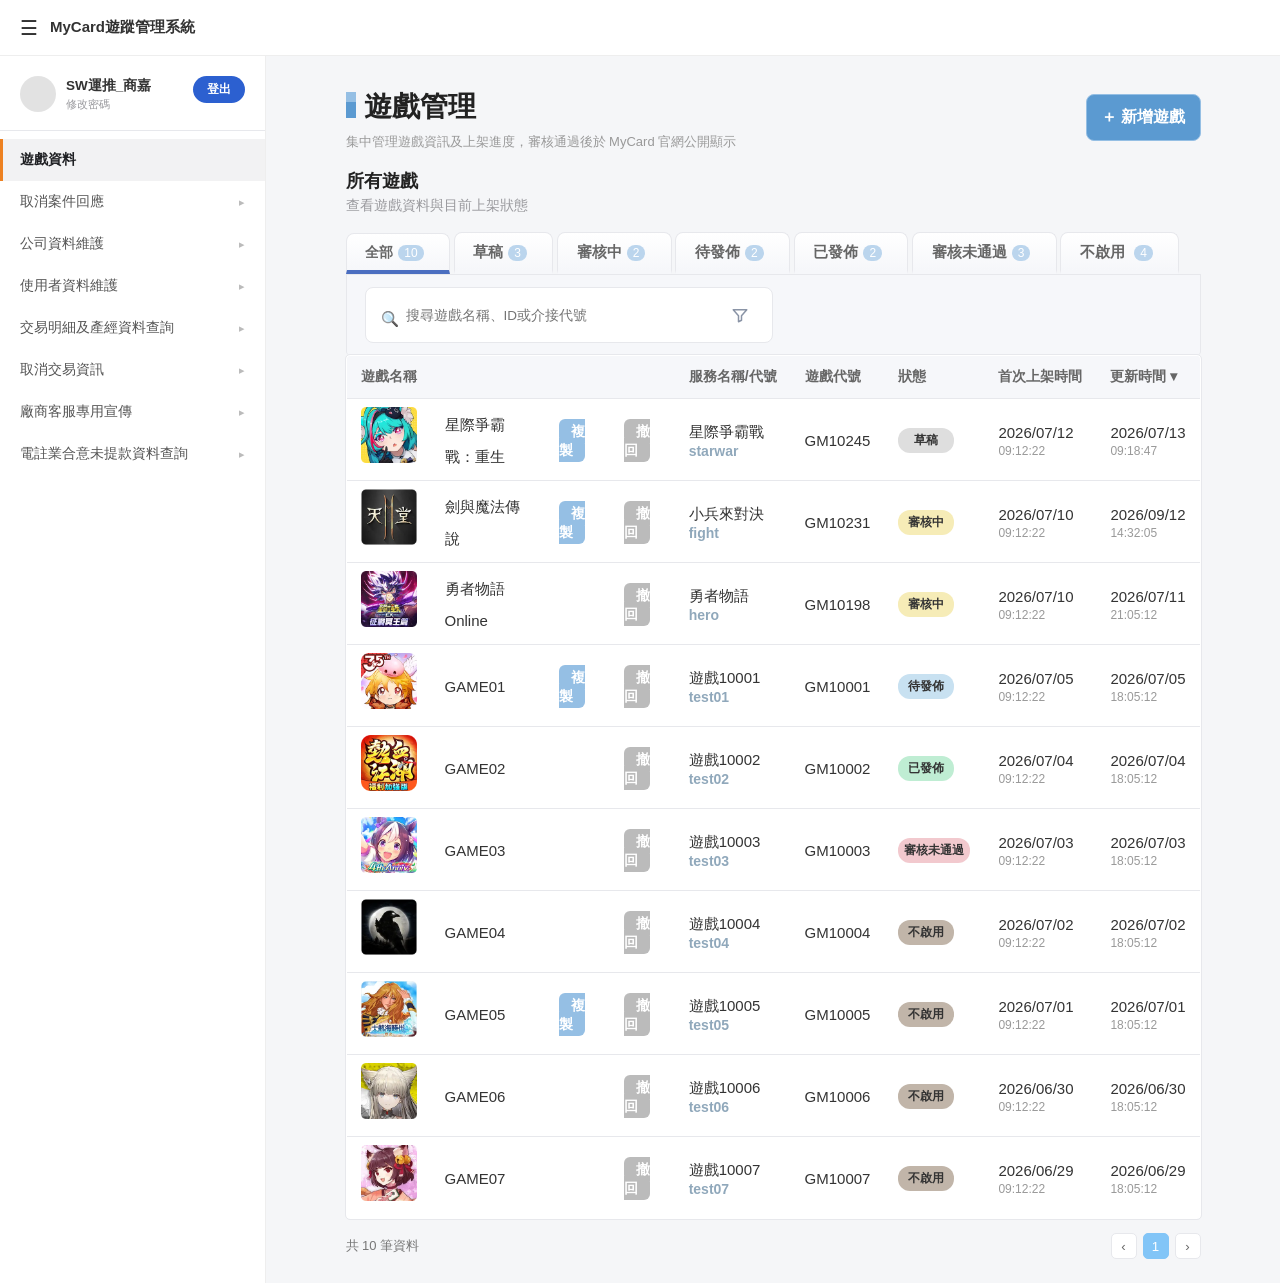
==== commit 9db8fd5a: "1013樣式更新" ====
--- a/index.html
+++ b/index.html
@@ -14,7 +14,6 @@
 
 
 
-
 <style id="step2-done-style">
 /* 步驟完成後，右側／上方步驟名稱顯示綠色 */
 #stepper .step-node.done .step-label {
@@ -26,12 +25,20 @@
 </style>
 
 <style id="area-tag-selected-style">
-/* 顯示地區：可複選的選取狀態 */
 #game-intro .area-tag li.selected {
-  background: #398FE0;
+  background: #5b9ad1;
   color: #fff;
 }
+#game-intro .area-tag li.locked {
+  background: #dddddd !important;
+  color: #888 !important;
+  cursor: not-allowed !important;
+  pointer-events: none;
+}
 </style>
+
+
+
 
 </head>
 <body>
@@ -159,20 +166,29 @@
 		<ul>
 		  <div id="state_tab1" class="active">全部<dl>10</dl></div>
 		  <div id="state_tab2" class="none">草稿<dl>3</dl></div>
-		  <div id="state_tab3" class="none">待審核<dl>2</dl></div>
-		  <div id="state_tab4" class="none">撤回<dl>1</dl></div>
+		  <div id="state_tab3" class="none">審核中<dl>2</dl></div>
 		  <div id="state_tab5" class="none">待發佈<dl>2</dl></div>
 		  <div id="state_tab6" class="none">已發佈<dl>2</dl></div>
-		  <div id="state_tab7" class="none">未發佈<dl>3</dl></div>
+		  <div id="state_tab7" class="none">審核未通過<dl>3</dl></div>
 		  <div id="state_tab8" class="none">不啟用 <dl>4</dl></div>
 		</ul>	
       </div>
 
       
       <div class="search-row">
-            <div class="search-box"><img src="images/search_icon.svg">
-            <input type="text" placeholder="搜尋遊戲名稱、ID或介接代號"></div>
-            <button class="btn-search">搜尋</button>
+            <div class="search-box" id="searchBox">
+              <img src="images/search_icon.svg">
+              <span class="filter-chip" id="filterChip" hidden>服務名稱<button type="button" class="filter-chip-x" id="filterChipX" aria-label="關閉篩選條件">×</button></span>
+              <input type="text" id="searchInput" placeholder="搜尋遊戲名稱、ID或介接代號" autocomplete="off">
+              <button type="button" class="filter-btn" id="filterBtn" aria-label="依條件篩選" title="依條件篩選">
+                <svg width="18" height="18" viewBox="0 0 24 24" fill="none" stroke="currentColor" stroke-width="2" stroke-linecap="round" stroke-linejoin="round"><path d="M3 5h18l-7 8v6l-4 2v-8z"/></svg>
+              </button>
+              <div class="filter-menu" id="filterMenu" hidden>
+                <div class="filter-menu-title">依條件篩選</div>
+                <button type="button" class="filter-menu-item" id="filterBySvc">依服務名稱篩選</button>
+              </div>
+            </div>
+            
           </div> 
       <table id="table" class="t1"><!--全部-->
         <thead>
@@ -180,6 +196,7 @@
             <th>遊戲名稱</th>
             <th></th>
             <th></th>
+			<th></th>
 	    <th>服務名稱/代號</th>
             <th>遊戲代號</th>
             <th>狀態</th>
@@ -192,102 +209,112 @@
 	    <td class="game-name"><a target="_self" href="#"><img src="images/game_icon/icon01.webp"></a></td>
 	    <td><a target="_self" href="#">星際爭霸戰：重生</a></td>
             <td><span class="btn-copy">複製</span></td>
+			<td><span class="btn-delete">撤回</span></td>
             <td>星際爭霸戰<br><span class="sub">starwar</span></td>
 	    <td>GM10245</td>
             <td><span class="badge">草稿</span></td>
-            <td>2026/07/11<br><span class="sub2">09:12:22</span></td>
-            <td>2026/07/11<br><span class="sub2">09:18:47</span></td>
+            <td>2026/07/12<br><span class="sub2">09:12:22</span></td>
+            <td>2026/07/13<br><span class="sub2">09:18:47</span></td>
           </tr>
           <tr>
 	    <td class="game-name"><a target="_self" href="#"><img src="images/game_icon/icon02.webp"></a></td>
 
             <td><a target="_self" href="#">劍與魔法傳說</a></td>
             <td><span class="btn-copy">複製</span></td>
+			<td><span class="btn-delete">撤回</span></td>
             <td>小兵來對決<br><span class="sub">fight</span></td>
 	    <td>GM10231</td>
-            <td><span class="badge1">待審核</span></td>
-	    <td>2026/07/11<br><span class="sub2">09:12:22</span></td>
-            <td>2026/07/10<br><span class="sub2">14:32:05</span></td>
+            <td><span class="badge1">審核中</span></td>
+	    <td>2026/07/10<br><span class="sub2">09:12:22</span></td>
+            <td>2026/09/12<br><span class="sub2">14:32:05</span></td>
           </tr>
           <tr>
 	    <td class="game-name"><a target="_self" href="#"><img src="images/game_icon/icon03.webp"></a></td>
             <td><a target="_self" href="#">勇者物語 Online</a></td>
-            <td><span class="btn-copy">複製</span></td>
+            <td></td>
+			<td><span class="btn-delete">撤回</span></td>
             <td>勇者物語<br><span class="sub">hero</span></td>
 	    <td>GM10198</td>
-	    <td><span class="badge5">撤回</span></td>
-            <td>2026/07/11<br><span class="sub2">09:12:22</span></td>
-            <td>2026/07/09<br><span class="sub2">21:05:12</span遊戲介紹></td>
+	    <td><span class="badge1">審核中</span></td>
+            <td>2026/07/10<br><span class="sub2">09:12:22</span></td>
+            <td>2026/07/11<br><span class="sub2">21:05:12</span遊戲介紹></td>
           </tr>
           <tr>
 	    <td class="game-name"><a target="_self" href="#"><img src="images/game_icon/icon04.webp"></a></td>
             <td><a target="_self" href="#">GAME01</a></td>
             <td><span class="btn-copy">複製</span></td>
+			<td><span class="btn-delete">撤回</span></td>
             <td>遊戲10001<br><span class="sub">test01</span></td>
 	    <td>GM10001</td> 
 	    <td><span class="badge2">待發佈</span></td>
-            <td>2026/07/11<br><span class="sub2">09:12:22</span></td>
-            <td>2026/07/11<br><span class="sub2">18:05:12</span></td>
+            <td>2026/07/05<br><span class="sub2">09:12:22</span></td>
+            <td>2026/07/05<br><span class="sub2">18:05:12</span></td>
           </tr>
           <tr>
             <td class="game-name"><a target="_self" href="#"><img src="images/game_icon/icon05.webp"></a></td>
             <td><a target="_self" href="#">GAME02</a></td>
-            <td><span class="btn-copy">複製</span></td>
-	    <td>遊戲10002<br><span class="sub">test02</span></td>
+            <td></td>
+			<td><span class="btn-delete">撤回</span></td>
+	        <td>遊戲10002<br><span class="sub">test02</span></td>
             <td>GM10002</td>
-	    <td><span class="badge3">已發佈</span></td>
-            <td>2026/07/11<br><span class="sub2">09:12:22</span></td>
-            <td>2026/07/11<br><span class="sub2">18:05:12</span></td>
+	        <td><span class="badge3">已發佈</span></td>
+            <td>2026/07/04<br><span class="sub2">09:12:22</span></td>
+            <td>2026/07/04<br><span class="sub2">18:05:12</span></td>
           </tr>
           <tr>
 	    <td class="game-name"><a target="_self" href="#"><img src="images/game_icon/icon06.webp"></a></td>
             <td><a target="_self" href="#">GAME03</a></td>
-            <td><span class="btn-copy">複製</span></td>  
+            <td></td>
+			<td><span class="btn-delete">撤回</span></td>
             <td>遊戲10003<br><span class="sub">test03</span></td>
             <td>GM10003</td>
-	    <td><span class="badge6">未發佈</span></td>
-            <td>2026/07/11<br><span class="sub2">09:12:22</span></td>
-            <td>2026/07/11<br><span class="sub2">18:05:12</span></td>
+	        <td><span class="badge6">審核未通過</span></td>
+            <td>2026/07/03<br><span class="sub2">09:12:22</span></td>
+            <td>2026/07/03<br><span class="sub2">18:05:12</span></td>
           </tr>
           <tr>
 	    <td class="game-name"><a target="_self" href="#"><img src="images/game_icon/icon07.webp"></a></td>
             <td><a target="_self" href="#">GAME04</a></td>
-            <td><span class="btn-copy">複製</span></td>
+            <td></td>
+			<td><span class="btn-delete">撤回</span></td>
 	    <td>遊戲10004<br><span class="sub">test04</span></td>
             <td>GM10004</td>
 	    <td><span class="badge7">不啟用</span></td>
-            <td>2026/07/11<br><span class="sub2">09:12:22</span></td>
-            <td>2026/07/11<br><span class="sub2">18:05:12</span></td>
+            <td>2026/07/02<br><span class="sub2">09:12:22</span></td>
+            <td>2026/07/02<br><span class="sub2">18:05:12</span></td>
           </tr>
 	   <tr>
 	    <td class="game-name"><a target="_self" href="#"><img src="images/game_icon/icon08.webp"></a></td>
             <td><a target="_self" href="#">GAME05</a></td>
             <td><span class="btn-copy">複製</span></td>
+		    <td><span class="btn-delete">撤回</span></td>
             <td>遊戲10005<br><span class="sub">test05</span></td>
             <td>GM10005</td>
 	    <td><span class="badge7">不啟用</span></td>
-            <td>2026/07/11<br><span class="sub2">09:12:22</span></td>
-            <td>2026/07/11<br><span class="sub2">18:05:12</span></td>
+            <td>2026/07/01<br><span class="sub2">09:12:22</span></td>
+            <td>2026/07/01<br><span class="sub2">18:05:12</span></td>
           </tr>
 	  <tr>
   	    <td class="game-name"><a target="_self" href="#"><img src="images/game_icon/icon09.webp"></a></td>
            <td><a target="_self" href="#">GAME06</a></td>
-            <td><span class="btn-copy">複製</span></td>   
+            <td></td>
+		    <td><span class="btn-delete">撤回</span></td>
 	    <td>遊戲10006<br><span class="sub">test06</span></td>
             <td>GM10006</td>
 	    <td><span class="badge7">不啟用</span></td>
-            <td>2026/07/11<br><span class="sub2">09:12:22</span></td>
-            <td>2026/07/11<br><span class="sub2">18:05:12</span></td>
+            <td>2026/06/30<br><span class="sub2">09:12:22</span></td>
+            <td>2026/06/30<br><span class="sub2">18:05:12</span></td>
           </tr>
 	  <tr>
 	    <td class="game-name"><a target="_self" href="#"><img src="images/game_icon/icon10.webp"></a></td>
             <td><a target="_self" href="#">GAME07</a></td>
-            <td><span class="btn-copy">複製</span></td>
+            <td></td>
+		    <td><span class="btn-delete">撤回</span></td>
             <td>遊戲10007<br><span class="sub">test07</span></td>
             <td>GM10007</td>
 	    <td><span class="badge7">不啟用</span></td>
-            <td>2026/07/11<br><span class="sub2">09:12:22</span></td>
-            <td>2026/07/11<br><span class="sub2">18:05:12</span></td>
+            <td>2026/06/29<br><span class="sub2">09:12:22</span></td>
+            <td>2026/06/29<br><span class="sub2">18:05:12</span></td>
           </tr>
         </tbody>
       </table>
@@ -335,7 +362,7 @@
         </tbody>
       </table>
 
-	  <table id="table" class="t3"><!--待審核-->
+	  <table id="table" class="t3"><!--審核中-->
         <thead>
           <tr>
             <th>遊戲名稱</th>
@@ -353,7 +380,7 @@
             <td>GAME01</td>
 			<td>遊戲10001<br><span class="sub">test01</span></td>
             <td>GM10001</td>
-			<td><span class="badge1">待審核</span></td>
+			<td><span class="badge1">審核中</span></td>
             <td>2026/07/11<br><span class="sub2">09:12:22</span></td>
             <td>2026/07/11<br><span class="sub2">18:05:12</span></td>
           </tr>
@@ -362,32 +389,7 @@
             <td>GAME02</td>
 			<td>遊戲10002<br><span class="sub">test02</span></td>
             <td>GM10002</td>
-			<td><span class="badge1">待審核</span></td>
-            <td>2026/07/11<br><span class="sub2">09:12:22</span></td>
-            <td>2026/07/11<br><span class="sub2">18:05:12</span></td>
-          </tr>
-        </tbody>
-      </table>
-		
-	  <table id="table" class="t4"><!--撤回-->
-        <thead>
-          <tr>
-            <th>遊戲名稱</th>
-            <th></th>
-			<th>服務名稱/代號</th>
-            <th>遊戲代號</th>
-			<th>狀態</th>
-            <th>首次上架時間</th>
-            <th>更新時間 ▾</th>
-          </tr>
-        </thead>
-        <tbody>
-		  <tr>
-            <td class="game-name"><img src="images/game_icon/icon01.webp"></td>
-            <td>GAME01</td>
-			<td>遊戲10001<br><span class="sub">test01</span></td>
-            <td>GM10001</td>
-			<td><span class="badge5">撤回</span></td>
+			<td><span class="badge1">審核中</span></td>
             <td>2026/07/11<br><span class="sub2">09:12:22</span></td>
             <td>2026/07/11<br><span class="sub2">18:05:12</span></td>
           </tr>
@@ -410,23 +412,24 @@
 		  <tr>
             <td class="game-name"><img src="images/game_icon/icon01.webp"></td>
             <td>GAME01</td>
-			<td>遊戲10001</td>
-            <td>GM10001<br><span class="sub">test01</span></td>
-			<td><span class="badge2">待發佈</span></td>
-            <td>2026/07/11<br><span class="sub2">09:12:22</span></td>
-            <td>2026/07/11<br><span class="sub2">18:05:12</span></td>
-          </tr>
-		  <tr>
-            <td class="game-name"><img src="images/game_icon/icon02.webp"></td>
-            <td>GAME01</td>
 			<td>遊戲10001<br><span class="sub">test01</span></td>
             <td>GM10001</td>
 			<td><span class="badge2">待發佈</span></td>
             <td>2026/07/11<br><span class="sub2">09:12:22</span></td>
             <td>2026/07/11<br><span class="sub2">18:05:12</span></td>
           </tr>
+		  <tr>
+            <td class="game-name"><img src="images/game_icon/icon10.webp"></td>
+            <td>GAME02</td>
+			<td>遊戲10002<br><span class="sub">test02</span></td>
+            <td>GM10002</td>
+			<td><span class="badge2">待發佈</span></td>
+            <td>2026/07/11<br><span class="sub2">09:12:22</span></td>
+            <td>2026/07/11<br><span class="sub2">18:05:12</span></td>
+          </tr>
         </tbody>
       </table>
+		
 		
 	  <table id="table" class="t6"><!--已發佈-->
         <thead>
@@ -462,7 +465,7 @@
         </tbody>
       </table>
 		
-	  <table id="table" class="t7"><!--未發佈-->
+	  <table id="table" class="t7"><!--審核未通過-->
         <thead>
           <tr>
             <th>遊戲名稱</th>
@@ -480,7 +483,7 @@
             <td>GAME01</td>
 			<td>遊戲10001<br><span class="sub">test01</span></td>
             <td>GM10001</td>
-			<td><span class="badge6">未發佈</span></td>
+			<td><span class="badge6">審核未通過</span></td>
             <td>2026/07/11<br><span class="sub2">09:12:22</span></td>
             <td>2026/07/11<br><span class="sub2">18:05:12</span></td>
           </tr>
@@ -489,7 +492,7 @@
             <td>GAME01</td>
 			<td>遊戲10001<br><span class="sub">test01</span></td>
             <td>GM10001</td>
-			<td><span class="badge6">未發佈</span></td>
+			<td><span class="badge6">審核未通過</span></td>
             <td>2026/07/11<br><span class="sub2">09:12:22</span></td>
             <td>2026/07/11<br><span class="sub2">18:05:12</span></td>
           </tr>
@@ -498,7 +501,7 @@
             <td>GAME01</td>
 			<td>遊戲10001<br><span class="sub">test01</span></td>
             <td>GM10001</td>
-			<td><span class="badge6">未發佈</span></td>
+			<td><span class="badge6">審核未通過</span></td>
             <td>2026/07/11<br><span class="sub2">09:12:22</span></td>
             <td>2026/07/11<br><span class="sub2">18:05:12</span></td>
           </tr>
@@ -575,13 +578,13 @@
 
         <div class="page-header-row">
           <div class="page-header-text">
+			  <div id="return-list"><a target="_self" href="#">＜返回遊戲管理</a></div>
             <div class="initial"><ol></ol></div><h1>新增遊戲</h1>
             <p>分步完成資料。草稿只會保留在這次開啟的頁面中</p>
             <p class="notice-text">注意：填寫過程中如果需要先離開，記得先儲存目前資料；確認都填寫完成後，再送出審核<br>
                                    審核通過後，MyCard 將協助您將遊戲資料公開於官網</p>
           </div>
           <div class="header-actions">
-            <button class="btn-ghost" id="btnWithdraw">撤回審核</button>
             <button class="btn-ghost primary-ghost" id="btnSave">儲存草稿</button>
             <button class="btn-ghost primary-ghost" id="btnSaveTop">送出審核</button>
           </div>
@@ -599,22 +602,22 @@
             <div class="step-circle">1<span class="status-badge warn">!</span></div>
             <span class="step-label">基本資料</span>
           </div>
-
+          <div class="step-space">∣</div>
           <div class="step-node" data-step="2">
             <div class="step-circle">2<span class="status-badge warn">!</span></div>
             <span class="step-label">遊戲介紹</span>
           </div>
-
+          <div class="step-space">∣</div>
           <div class="step-node" data-step="3">
             <div class="step-circle">3<span class="status-badge warn">!</span></div>
             <span class="step-label">儲值入口</span>
           </div>
-
+          <div class="step-space">∣</div>
           <div class="step-node" data-step="4">
             <div class="step-circle">4<span class="status-badge warn">!</span></div>
             <span class="step-label">官方與社群連結</span>
           </div>
-
+          <div class="step-space">∣</div>
           <div class="step-node" data-step="5">
             <div class="step-circle">5<span class="status-badge warn">!</span></div>
             <span class="step-label">期望上架時間</span>
@@ -632,7 +635,7 @@
                 <div style="display:inline;align-items:center;gap:10px;">
                 <button class="btn-submit" id="btnSubmit" style="display:none;align-items:right;">送出審核</button>
 			    <button class="button-list-next" id="nextBtn1" style="display:inline;align-items:right;">下一步 ›</button>
-			    <button class="btn-sub primary-ghost" id="btnRetract" style="display:inline;align-items:right;">撤回審核</button>
+
 				<button class="btn-sub primary-ghost" id="btnPPreview" style="display:inline;align-items:right;">預覽</button>
 				<button class="btn-sub2 primary-ghost" id="btnDraft" style="display:inline;align-items:right;">儲存草稿</button>
 			    <div id="copyright">©Soft-World Corp. All Rights Reserved.</div>
@@ -651,7 +654,7 @@
                 </span>
               </div>
               <div class="field-caption">請填寫合約上的完整公司名稱</div>
-              <input class="field-input" type="text" id="field-company-input" placeholder="公司名稱">
+              <input class="field-input" type="text" id="field-company-input" placeholder="玩客數位科技有限公司">
               <div class="field-error-msg" style="display:none;">⚠ 公司名稱為必填</div>
             </div>
 
@@ -666,7 +669,7 @@
               </div>
               <div class="field-caption">參數名稱：FacServiceId</div>
               <div class="select-wrap">
-                <input class="field-input" type="text" id="field-service-input" placeholder="介接代號" readonly>
+                <input class="field-input" type="text" id="field-service-input" placeholder="請選擇介接代號" readonly>
               </div>
             </div>
 
@@ -680,7 +683,7 @@
                 </span>
               </div>
               <div class="field-caption">參數名稱：FacGameId</div>
-              <input class="field-input" type="text" id="field-gamecode-input" placeholder="遊戲代號">
+              <input class="field-input" type="text" id="field-gamecode-input" placeholder="範例：sword001">
             </div>
 			  
 			<div class="field-group">
@@ -692,7 +695,7 @@
                   <div class="tooltip-popover">請填寫遊戲官方繁體中文名稱</div>
                 </span>
               </div>
-              <input class="field-input" type="text" id="field-gamecode-input" placeholder="遊戲官方名稱">
+              <input class="field-input" type="text" id="field-gamecode-input" placeholder="範例：劍與魔法傳說">
             </div>
           </div>
 
@@ -705,7 +708,6 @@
                 <div style="display:inline;align-items:center;gap:10px;">
                 <button class="btn-submit" id="btnSubmit" style="display:none;align-items:right;">送出審核</button>
 			    <button class="button-list-next" id="nextBtn2" style="display:inline;align-items:right;">下一步 ›</button>
-			    <button class="btn-sub primary-ghost" id="btnRetract" style="display:inline;align-items:right;">撤回審核</button>
 				<button class="btn-sub primary-ghost" id="btnPPreview" style="display:inline;align-items:right;">預覽</button>
 			    <button class="btn-sub2 primary-ghost" id="btnDraft2" style="display:inline;align-items:right;">儲存草稿</button>
 			    <div id="copyright">©Soft-World Corp. All Rights Reserved.</div>
@@ -719,7 +721,7 @@
 	
             <div class="lang-tab-row">
               <div class="lang-tabs" id="langTabs">
-                <div class="lang-tab active displaynone" data-lang="zh">繁體中文<span class="required-star">*</span></div>
+                <div class="lang-tab active displaynone" data-lang="zh">繁體中文<span class="required-star lang-tab-required-star" style="color:#e83e8c;">*</span></div>
  
                 <div class="lang-tab-add-new" id="langAddBtn"><span class="plus-icon">+</span> 新增語系
                   <div class="lang-add-menu" id="langAddMenu">
@@ -889,311 +891,27 @@
               </div>
               <div class="field-caption">JPG / PNG / WEBP・最多 6 張・建議 16:9</div>
               <div class="upload-row" id="carouselRow">
-<!--6輪播圖上傳-->
+<!-- 單一輪播圖片上傳欄位：一次最多選取／拖曳 6 張 -->
 <div class="icu6-uploader" id="icu6Uploader">
-
-  <div class="icu6-grid">
-
-    <!-- 六個獨立上傳欄位 -->
-    <div class="icu6-card" data-slot="1">
-      <input class="icu6-file-input" type="file"
-             accept="image/jpeg,image/png,image/webp"
-             aria-label="選擇輪播圖片 1">
-      <div class="icu6-upload-box">
-        <div class="icu6-empty">
-          <div class="icu6-cloud-icon">
-		  <svg
-            xmlns="http://www.w3.org/2000/svg"
-            width="64"
-            height="52"
-            viewBox="0 0 64 52"
-            fill="none"
-            aria-hidden="true"
-          >
-            <path
-              d="M17 39H46C54 39 60 33 60 26
-                 C60 19 54 14 47 14
-                 C45 6 38 2 30 3
-                 C21 4 16 10 14 18
-                 C6 18 2 23 2 29
-                 C2 35 8 39 17 39Z"
-              stroke="#398FE0"
-              stroke-width="3.5"
-              stroke-linecap="round"
-              stroke-linejoin="round"
-            />
-
-            <path
-              d="M32 43V24M24 32L32 24L40 32"
-              stroke="#398FE0"
-              stroke-width="3.5"
-              stroke-linecap="round"
-              stroke-linejoin="round"
-            />
-          </svg>
-		  </div>
-          <div class="icu6-upload-title">拖曳圖片至此上傳</div>
-          <div class="icu6-upload-format">支援 JPG / PNG / WEBP</div>
-          <button type="button" class="icu6-select-button">選擇圖片</button>
-        </div>
-        <div class="icu6-preview" hidden>
-          <img class="icu6-preview-image" alt="輪播圖片 1 縮圖">
-          <button type="button" class="icu6-reselect-button">重新選擇圖片</button>
-        </div>
-      </div>
-      <div class="icu6-error" aria-live="polite"></div>
+  <input class="icu6-file-input" id="icu6FileInput" type="file"
+         accept="image/jpeg,image/png,image/webp" multiple
+         aria-label="選擇最多六張輪播圖片" hidden>
+  <div class="icu6-upload-box" id="icu6UploadBox" tabindex="0" role="button" aria-label="點擊或拖曳上傳最多六張輪播圖片">
+    <div class="icu6-cloud-icon" aria-hidden="true">
+      <svg xmlns="http://www.w3.org/2000/svg" width="64" height="52" viewBox="0 0 64 52" fill="none">
+        <path d="M17 39H46C54 39 60 33 60 26C60 19 54 14 47 14C45 6 38 2 30 3C21 4 16 10 14 18C6 18 2 23 2 29C2 35 8 39 17 39Z" stroke="#398FE0" stroke-width="3.5" stroke-linecap="round" stroke-linejoin="round"/>
+        <path d="M32 43V24M24 32L32 24L40 32" stroke="#398FE0" stroke-width="3.5" stroke-linecap="round" stroke-linejoin="round"/>
+      </svg>
     </div>
-
-    <div class="icu6-card" data-slot="2">
-      <input class="icu6-file-input" type="file"
-             accept="image/jpeg,image/png,image/webp"
-             aria-label="選擇輪播圖片 2">
-      <div class="icu6-upload-box">
-        <div class="icu6-empty">
-          <div class="icu6-cloud-icon">
-		  <svg
-            xmlns="http://www.w3.org/2000/svg"
-            width="64"
-            height="52"
-            viewBox="0 0 64 52"
-            fill="none"
-            aria-hidden="true"
-          >
-            <path
-              d="M17 39H46C54 39 60 33 60 26
-                 C60 19 54 14 47 14
-                 C45 6 38 2 30 3
-                 C21 4 16 10 14 18
-                 C6 18 2 23 2 29
-                 C2 35 8 39 17 39Z"
-              stroke="#398FE0"
-              stroke-width="3.5"
-              stroke-linecap="round"
-              stroke-linejoin="round"
-            />
-
-            <path
-              d="M32 43V24M24 32L32 24L40 32"
-              stroke="#398FE0"
-              stroke-width="3.5"
-              stroke-linecap="round"
-              stroke-linejoin="round"
-            />
-          </svg>
-		  </div>
-          <div class="icu6-upload-title">拖曳圖片至此上傳</div>
-          <div class="icu6-upload-format">支援 JPG / PNG / WEBP</div>
-          <button type="button" class="icu6-select-button">選擇圖片</button>
-        </div>
-        <div class="icu6-preview" hidden>
-          <img class="icu6-preview-image" alt="輪播圖片 2 縮圖">
-          <button type="button" class="icu6-reselect-button">重新選擇圖片</button>
-        </div>
-      </div>
-      <div class="icu6-error" aria-live="polite"></div>
-    </div>
-
-    <div class="icu6-card" data-slot="3">
-      <input class="icu6-file-input" type="file"
-             accept="image/jpeg,image/png,image/webp"
-             aria-label="選擇輪播圖片 3">
-      <div class="icu6-upload-box">
-        <div class="icu6-empty">
-          <div class="icu6-cloud-icon">
-		  <svg
-            xmlns="http://www.w3.org/2000/svg"
-            width="64"
-            height="52"
-            viewBox="0 0 64 52"
-            fill="none"
-            aria-hidden="true"
-          >
-            <path
-              d="M17 39H46C54 39 60 33 60 26
-                 C60 19 54 14 47 14
-                 C45 6 38 2 30 3
-                 C21 4 16 10 14 18
-                 C6 18 2 23 2 29
-                 C2 35 8 39 17 39Z"
-              stroke="#398FE0"
-              stroke-width="3.5"
-              stroke-linecap="round"
-              stroke-linejoin="round"
-            />
-
-            <path
-              d="M32 43V24M24 32L32 24L40 32"
-              stroke="#398FE0"
-              stroke-width="3.5"
-              stroke-linecap="round"
-              stroke-linejoin="round"
-            />
-          </svg>
-		  </div>
-          <div class="icu6-upload-title">拖曳圖片至此上傳</div>
-          <div class="icu6-upload-format">支援 JPG / PNG / WEBP</div>
-          <button type="button" class="icu6-select-button">選擇圖片</button>
-        </div>
-        <div class="icu6-preview" hidden>
-          <img class="icu6-preview-image" alt="輪播圖片 3 縮圖">
-          <button type="button" class="icu6-reselect-button">重新選擇圖片</button>
-        </div>
-      </div>
-      <div class="icu6-error" aria-live="polite"></div>
-    </div>
-
-    <div class="icu6-card" data-slot="4">
-      <input class="icu6-file-input" type="file"
-             accept="image/jpeg,image/png,image/webp"
-             aria-label="選擇輪播圖片 4">
-      <div class="icu6-upload-box">
-        <div class="icu6-empty">
-          <div class="icu6-cloud-icon">
-		  <svg
-            xmlns="http://www.w3.org/2000/svg"
-            width="64"
-            height="52"
-            viewBox="0 0 64 52"
-            fill="none"
-            aria-hidden="true"
-          >
-            <path
-              d="M17 39H46C54 39 60 33 60 26
-                 C60 19 54 14 47 14
-                 C45 6 38 2 30 3
-                 C21 4 16 10 14 18
-                 C6 18 2 23 2 29
-                 C2 35 8 39 17 39Z"
-              stroke="#398FE0"
-              stroke-width="3.5"
-              stroke-linecap="round"
-              stroke-linejoin="round"
-            />
-
-            <path
-              d="M32 43V24M24 32L32 24L40 32"
-              stroke="#398FE0"
-              stroke-width="3.5"
-              stroke-linecap="round"
-              stroke-linejoin="round"
-            />
-          </svg>
-		  </div>
-          <div class="icu6-upload-title">拖曳圖片至此上傳</div>
-          <div class="icu6-upload-format">支援 JPG / PNG / WEBP</div>
-          <button type="button" class="icu6-select-button">選擇圖片</button>
-        </div>
-        <div class="icu6-preview" hidden>
-          <img class="icu6-preview-image" alt="輪播圖片 4 縮圖">
-          <button type="button" class="icu6-reselect-button">重新選擇圖片</button>
-        </div>
-      </div>
-      <div class="icu6-error" aria-live="polite"></div>
-    </div>
-
-    <div class="icu6-card" data-slot="5">
-      <input class="icu6-file-input" type="file"
-             accept="image/jpeg,image/png,image/webp"
-             aria-label="選擇輪播圖片 5">
-      <div class="icu6-upload-box">
-        <div class="icu6-empty">
-          <div class="icu6-cloud-icon">
-		  <svg
-            xmlns="http://www.w3.org/2000/svg"
-            width="64"
-            height="52"
-            viewBox="0 0 64 52"
-            fill="none"
-            aria-hidden="true"
-          >
-            <path
-              d="M17 39H46C54 39 60 33 60 26
-                 C60 19 54 14 47 14
-                 C45 6 38 2 30 3
-                 C21 4 16 10 14 18
-                 C6 18 2 23 2 29
-                 C2 35 8 39 17 39Z"
-              stroke="#398FE0"
-              stroke-width="3.5"
-              stroke-linecap="round"
-              stroke-linejoin="round"
-            />
-
-            <path
-              d="M32 43V24M24 32L32 24L40 32"
-              stroke="#398FE0"
-              stroke-width="3.5"
-              stroke-linecap="round"
-              stroke-linejoin="round"
-            />
-          </svg>
-		  </div>
-          <div class="icu6-upload-title">拖曳圖片至此上傳</div>
-          <div class="icu6-upload-format">支援 JPG / PNG / WEBP</div>
-          <button type="button" class="icu6-select-button">選擇圖片</button>
-        </div>
-        <div class="icu6-preview" hidden>
-          <img class="icu6-preview-image" alt="輪播圖片 5 縮圖">
-          <button type="button" class="icu6-reselect-button">重新選擇圖片</button>
-        </div>
-      </div>
-      <div class="icu6-error" aria-live="polite"></div>
-    </div>
-
-    <div class="icu6-card" data-slot="6">
-      <input class="icu6-file-input" type="file"
-             accept="image/jpeg,image/png,image/webp"
-             aria-label="選擇輪播圖片 6">
-      <div class="icu6-upload-box">
-        <div class="icu6-empty">
-          <div class="icu6-cloud-icon">
-		  <svg
-            xmlns="http://www.w3.org/2000/svg"
-            width="64"
-            height="52"
-            viewBox="0 0 64 52"
-            fill="none"
-            aria-hidden="true"
-          >
-            <path
-              d="M17 39H46C54 39 60 33 60 26
-                 C60 19 54 14 47 14
-                 C45 6 38 2 30 3
-                 C21 4 16 10 14 18
-                 C6 18 2 23 2 29
-                 C2 35 8 39 17 39Z"
-              stroke="#398FE0"
-              stroke-width="3.5"
-              stroke-linecap="round"
-              stroke-linejoin="round"
-            />
-
-            <path
-              d="M32 43V24M24 32L32 24L40 32"
-              stroke="#398FE0"
-              stroke-width="3.5"
-              stroke-linecap="round"
-              stroke-linejoin="round"
-            />
-          </svg>
-		  </div>
-          <div class="icu6-upload-title">拖曳圖片至此上傳</div>
-          <div class="icu6-upload-format">支援 JPG / PNG / WEBP</div>
-          <button type="button" class="icu6-select-button">選擇圖片</button>
-        </div>
-        <div class="icu6-preview" hidden>
-          <img class="icu6-preview-image" alt="輪播圖片 6 縮圖">
-          <button type="button" class="icu6-reselect-button">重新選擇圖片</button>
-        </div>
-      </div>
-      <div class="icu6-error" aria-live="polite"></div>
-    </div>
-
+    <div class="icu6-upload-title">拖曳最多 6 張圖片至此上傳</div>
+    <div class="icu6-upload-format">支援 JPG / PNG / WEBP，單張最大 10MB</div>
+    <button type="button" class="icu6-select-button" id="icu6SelectButton">選擇圖片</button>
   </div>
+  <div class="icu6-error" id="icu6Error" aria-live="polite"></div>
+  <div class="icu6-thumbnails" id="icu6Thumbnails" aria-label="已上傳輪播圖片縮圖"></div>
 </div>
-			  
-              </div>		 
-              <!--<div class="upload-caption">至少上傳1張即可，不需要6張全部上傳</div>-->
+
+              </div>
             </div>
 
             <div class="field-group">
@@ -1264,7 +982,7 @@
                 <div style="display:inline;align-items:center;gap:10px;">
                 <button class="btn-submit" id="btnSubmit" style="display:none;align-items:right;">送出審核</button>
 			    <button class="button-list-next" id="nextBtn3" style="display:inline;align-items:right;">下一步 ›</button>
-			    <button class="btn-sub primary-ghost" id="btnRetract" style="display:inline;align-items:right;">撤回審核</button>
+
 				<button class="btn-sub primary-ghost" id="btnPPreview" style="display:inline;align-items:right;">預覽</button>
 				<button class="btn-sub2 primary-ghost" id="btnDraft3" style="display:inline;align-items:right;">儲存草稿</button>
 			    <div id="copyright">©Soft-World Corp. All Rights Reserved.</div>
@@ -1384,8 +1102,7 @@
                 <div style="display:inline;align-items:center;gap:10px;">
                 <button class="btn-submit" id="btnSubmit" style="display:none;align-items:right;">送出審核</button>
 			    <button class="button-list-next" id="nextBtn4" style="display:inline;align-items:right;">下一步 ›</button>
-			    <button class="btn-sub primary-ghost" id="btnRetract" style="display:inline;align-items:right;">撤回審核</button>
-				<button class="btn-sub primary-ghost" id="btnPPreview" style="display:inline;align-items:right;">預覽</button>
+				<a href="https://test.mycard520.com/zh-tw/TopUp?serviceId=XM&gameId=FGO" target="_blank"><button class="btn-sub primary-ghost" id="btnPPreview" style="display:inline;align-items:right;">預覽</button></a>
 				<button class="btn-sub2 primary-ghost" id="btnDraft4" style="display:inline;align-items:right;">儲存草稿</button>
 			    <div id="copyright">©Soft-World Corp. All Rights Reserved.</div>
               </div>
@@ -1426,8 +1143,7 @@
                 <span class="step-count" id="Text">尚未儲存 · 僅供預覽</span>
                 <button class="btn-submit button_list-submit" id="btnSubmit2" style="display:inline;align-items:right;">送出審核</button>
 			    <button class="button-list-next" id="nextBtn5" style="display:none!important;align-items:right;">下一步 ›</button>
-			    <button class="btn-sub primary-ghost" id="btnRetract5" style="display:inline;align-items:right;">撤回審核</button>
-				<button class="btn-sub primary-ghost" id="btnPPreview" style="display:inline;align-items:right;">預覽</button>
+				<a href="https://test.mycard520.com/zh-tw/TopUp?serviceId=GMTWH&gameId=dzg" target="_blank"><button class="btn-sub primary-ghost" id="btnPPreview" style="display:inline;align-items:right;">預覽</button></a>
 				<button class="btn-sub2 primary-ghost" id="btnDraft5" style="display:inline;align-items:right;">儲存草稿</button>
 				<div id="copyright">©Soft-World Corp. All Rights Reserved.</div>			
 			</div>
@@ -1986,6 +1702,54 @@
     if(box) box.style.display = 'block';
   }
 
+  // Step 2：目前已新增語系中的第 1 個頁籤顯示桃紅色 *，其餘頁籤不顯示
+  function updateLangTabRequiredStar(){
+    const tabs = Array.from(document.querySelectorAll('#langTabs .lang-tab'))
+      .filter(tab => !tab.classList.contains('displaynone'));
+
+    // 先移除所有語系頁籤上的必填星號
+    tabs.forEach(tab => {
+      tab.querySelectorAll('.lang-tab-required-star').forEach(star => star.remove());
+    });
+
+    // 第一個已新增語系才顯示桃紅色 *
+    if(tabs.length > 0){
+      const star = document.createElement('span');
+      star.className = 'required-star lang-tab-required-star';
+      star.textContent = '*';
+      star.style.color = '#e83e8c';
+      tabs[0].appendChild(star);
+    }
+  }
+
+  // 刪除語系頁籤後，將該語系選項依原始順序放回「＋ 新增語系」下拉選單
+  function restoreLangMenuItem(lang, label){
+    const menu = document.getElementById('langAddMenu');
+    if(!menu || menu.querySelector('.lang-add-item[data-lang="' + lang + '"]')) return;
+
+    const template = document.createElement('div');
+    template.innerHTML = LANG_ADD_MENU_DEFAULT_HTML;
+    const originalItem = template.querySelector('.lang-add-item[data-lang="' + lang + '"]');
+    if(!originalItem) return;
+
+    const restoredItem = originalItem.cloneNode(true);
+    if(label) restoredItem.setAttribute('data-label', label);
+
+    // 依預設選單的語系排列順序插入，避免刪除後順序混亂
+    const defaultItems = Array.from(template.querySelectorAll('.lang-add-item'));
+    const targetIndex = defaultItems.findIndex(item => item.getAttribute('data-lang') === lang);
+    const currentItems = Array.from(menu.querySelectorAll('.lang-add-item'));
+    const nextItem = currentItems.find(item => {
+      const index = defaultItems.findIndex(defaultItem =>
+        defaultItem.getAttribute('data-lang') === item.getAttribute('data-lang')
+      );
+      return index > targetIndex;
+    });
+
+    if(nextItem) menu.insertBefore(restoredItem, nextItem);
+    else menu.appendChild(restoredItem);
+  }
+
   document.getElementById('langTabs').addEventListener('click', (e)=>{
     const delBtn = e.target.closest('.lang-tab-delete');
     if(delBtn){
@@ -1997,13 +1761,22 @@
       if(!sure) return;
       delete langData[lang];
       tabEl.remove();
+
+      // 刪除頁籤後，重新提供該語系供使用者再次新增
+      restoreLangMenuItem(lang, label);
+
       if(currentLang === lang){
         currentLang = 'zh';
         loadLangData('zh');
         updateLangTitle('zh');
         document.querySelectorAll('.lang-tab').forEach(t=>t.classList.remove('active'));
-        document.querySelector('.lang-tab[data-lang="zh"]').classList.add('active');
+        const zhTab = document.querySelector('.lang-tab[data-lang="zh"]');
+        if(zhTab){
+          zhTab.classList.remove('displaynone');
+          zhTab.classList.add('active');
+        }
       }
+      updateLangTabRequiredStar();
       return;
     }
     const tab = e.target.closest('.lang-tab');
@@ -2056,16 +1829,18 @@
       });
 
       item.remove();
+      updateLangTabRequiredStar();
       evaluateAndMarkStep(2);
       return;
     }
 
     if(existingTab){
       switchLang(lang);
+      updateLangTabRequiredStar();
       return;
     }
 
-    langData[lang] = {name:'', desc:''};
+    langData[lang] = {name:'', desc:'', areas:[]};
 
     const newTab = document.createElement('div');
     newTab.className = 'lang-tab';
@@ -2077,6 +1852,7 @@
 
     switchLang(lang);
     item.remove();
+    updateLangTabRequiredStar();
   });
 
   /* ============================================================
@@ -2544,278 +2320,288 @@
   });
 })();
 
-/* 清除六張輪播圖片 */
-window.clearAllCarouselImages = function(){
-  document.querySelectorAll('.icu6-card').forEach(card=>{
-    const input = card.querySelector('.icu6-file-input');
-    const empty = card.querySelector('.icu6-empty');
-    const preview = card.querySelector('.icu6-preview');
-    const image = card.querySelector('.icu6-preview-image');
-    const error = card.querySelector('.icu6-error');
-
-    if(input) input.value = '';
-    if(image) image.removeAttribute('src');
-    if(preview) preview.hidden = true;
-    if(empty) empty.hidden = false;
-    card.classList.remove('filled');
-    if(error) error.textContent = '';
-  });
-};
-
-/* ==========================================
-   六張輪播圖片上傳功能
-   使用獨立作用域與 icu6- 命名
-========================================== */
+/* 單一欄位批次上傳最多六張輪播圖片 */
 (() => {
   const uploader = document.getElementById("icu6Uploader");
   if (!uploader) return;
 
-  const cards = uploader.querySelectorAll(".icu6-card");
+  const input = document.getElementById("icu6FileInput");
+  const box = document.getElementById("icu6UploadBox");
+  const selectButton = document.getElementById("icu6SelectButton");
+  const thumbnails = document.getElementById("icu6Thumbnails");
+  const error = document.getElementById("icu6Error");
   const allowedTypes = ["image/jpeg", "image/png", "image/webp"];
-  const maxSize = 10 * 1024 * 1024; // 10MB
-
-  // 每個欄位各自保存圖片與預覽網址
-  const slotData = new Map();
-
-  cards.forEach((card) => {
-    const input = card.querySelector(".icu6-file-input");
-    const box = card.querySelector(".icu6-upload-box");
-    const empty = card.querySelector(".icu6-empty");
-    const preview = card.querySelector(".icu6-preview");
-    const image = card.querySelector(".icu6-preview-image");
-    const selectButton = card.querySelector(".icu6-select-button");
-    const reselectButton = card.querySelector(".icu6-reselect-button");
-    const error = card.querySelector(".icu6-error");
-
-    const slot = card.dataset.slot;
-
-    slotData.set(slot, {
-      file: null,
-      url: null
+  const maxSize = 10 * 1024 * 1024;
+  const images = [];
+  let nextId = 1;
+
+  function showError(message) { error.textContent = message || ""; }
+  function notifyChange(detail = {}) {
+    uploader.dispatchEvent(new CustomEvent("imagechange", { bubbles: true, detail }));
+    uploader.dispatchEvent(new CustomEvent("carouselchange", { bubbles: true, detail }));
+  }
+  function render() {
+    thumbnails.innerHTML = "";
+    images.forEach((item, index) => {
+      const card = document.createElement("div");
+      card.className = "icu6-thumb";
+      const img = document.createElement("img");
+      img.src = item.url;
+      img.alt = `輪播圖片 ${index + 1} 縮圖`;
+      const remove = document.createElement("button");
+      remove.type = "button";
+      remove.className = "icu6-thumb-remove";
+      remove.setAttribute("aria-label", `移除第 ${index + 1} 張輪播圖片`);
+      remove.title = "移除圖片";
+      remove.textContent = "×";
+      remove.addEventListener("click", () => {
+        const removed = images.splice(index, 1)[0];
+        if (removed) URL.revokeObjectURL(removed.url);
+        render();
+        notifyChange({ slot: index + 1, file: null });
+      });
+      card.append(img, remove);
+      thumbnails.appendChild(card);
     });
-
-    function openFilePicker() {
-      // 清空 value，允許再次選取同一張圖片
-      input.value = "";
-      input.click();
-    }
-
-    function showError(message) {
-      error.textContent = message;
-    }
-
-    function clearError() {
-      error.textContent = "";
-    }
-
-    function showPreview(file) {
-      clearError();
-
+  }
+  function validateAndAdd(fileList) {
+    showError("");
+    const incoming = Array.from(fileList || []);
+    if (!incoming.length) return;
+    let added = 0;
+    const remaining = 6 - images.length;
+    if (remaining <= 0) {
+      showError("最多只能上傳 6 張圖片，請先移除部分縮圖。");
+      return;
+    }
+    for (const file of incoming) {
+      if (added >= remaining) break;
       if (!allowedTypes.includes(file.type)) {
-        showError("請選擇 JPG、PNG 或 WEBP 格式圖片。");
-        return;
+        showError(`「${file.name}」格式不符，請使用 JPG、PNG 或 WEBP。`);
+        continue;
       }
-
       if (file.size > maxSize) {
-        showError("圖片大小不可超過 10MB。");
-        return;
+        showError(`「${file.name}」超過 10MB，請重新選擇。`);
+        continue;
       }
-
-      const newUrl = URL.createObjectURL(file);
-      const testImage = new Image();
-
-      testImage.onload = () => {
-        if (!testImage.naturalWidth || !testImage.naturalHeight) {
-          URL.revokeObjectURL(newUrl);
-          showError("圖片無法讀取，請重新選擇。");
+      const url = URL.createObjectURL(file);
+      const test = new Image();
+      test.onload = () => {
+        if (!test.naturalWidth || !test.naturalHeight) {
+          URL.revokeObjectURL(url);
+          showError(`「${file.name}」無法讀取。`);
           return;
         }
-
-        const data = slotData.get(slot);
-
-        if (data.url) {
-          URL.revokeObjectURL(data.url);
-        }
-
-        data.file = file;
-        data.url = newUrl;
-
-        image.src = newUrl;
-        empty.hidden = true;
-        preview.hidden = false;
-
-        // 發出自訂事件，方便外部表單取得上傳檔案
-        card.dispatchEvent(new CustomEvent("imagechange", {
-          bubbles: true,
-          detail: {
-            slot: Number(slot),
-            file: file
-          }
-        }));
+        images.push({ id: nextId++, file, url });
+        render();
+        notifyChange({ slot: images.length, file });
       };
-
-      testImage.onerror = () => {
-        URL.revokeObjectURL(newUrl);
-        showError("圖片讀取失敗，請重新選擇。");
+      test.onerror = () => {
+        URL.revokeObjectURL(url);
+        showError(`「${file.name}」讀取失敗，請重新選擇。`);
       };
-
-      testImage.src = newUrl;
-    }
-
-    // 點擊「選擇圖片」
-    selectButton.addEventListener("click", (event) => {
-      event.stopPropagation();
-      openFilePicker();
-    });
-
-    // 點擊「重新選擇圖片」
-    reselectButton.addEventListener("click", (event) => {
-      event.stopPropagation();
-      openFilePicker();
-    });
-
-    // 點擊空白上傳區
-    empty.addEventListener("click", (event) => {
-      if (event.target.closest("button")) return;
-      openFilePicker();
-    });
-
-    // 從電腦選擇檔案
-    input.addEventListener("change", () => {
-      const file = input.files && input.files[0];
-      if (file) showPreview(file);
-    });
-
-    // 拖曳進入上傳區
-    box.addEventListener("dragover", (event) => {
+      test.src = url;
+      added++;
+    }
+    if (incoming.length > remaining) {
+      showError("最多只能上傳 6 張圖片，超過的檔案未加入。");
+    }
+    input.value = "";
+  }
+  function openPicker() { input.value = ""; input.click(); }
+
+  selectButton.addEventListener("click", event => { event.stopPropagation(); openPicker(); });
+  box.addEventListener("click", event => {
+    if (event.target.closest("button")) return;
+    openPicker();
+  });
+  box.addEventListener("keydown", event => {
+    if (event.key === "Enter" || event.key === " ") {
       event.preventDefault();
-      box.classList.add("is-dragover");
-    });
-
-    // 拖曳離開上傳區
-    box.addEventListener("dragleave", (event) => {
-      if (!box.contains(event.relatedTarget)) {
-        box.classList.remove("is-dragover");
-      }
-    });
-
-    // 放開檔案完成拖曳上傳
-    box.addEventListener("drop", (event) => {
-      event.preventDefault();
-      box.classList.remove("is-dragover");
-
-      const file = event.dataTransfer.files &&
-                   event.dataTransfer.files[0];
-
-      if (file) showPreview(file);
-    });
-  });
-
-  // 取得指定欄位目前選取的 File
-  uploader.getImageFile = function (slotNumber) {
-    const data = slotData.get(String(slotNumber));
-    return data ? data.file : null;
+      openPicker();
+    }
+  });
+  input.addEventListener("change", () => validateAndAdd(input.files));
+  box.addEventListener("dragover", event => {
+    event.preventDefault();
+    box.classList.add("is-dragover");
+  });
+  box.addEventListener("dragleave", event => {
+    if (!box.contains(event.relatedTarget)) box.classList.remove("is-dragover");
+  });
+  box.addEventListener("drop", event => {
+    event.preventDefault();
+    box.classList.remove("is-dragover");
+    validateAndAdd(event.dataTransfer.files);
+  });
+
+  // 保留原有表單完成度檢查所使用的 API。
+  uploader.getAllImageFiles = () => images.map((item, index) => ({
+    slot: index + 1, file: item.file
+  }));
+  uploader.getImageFile = slotNumber => {
+    const item = images[Number(slotNumber) - 1];
+    return item ? item.file : null;
   };
-
-  // 取得全部六個欄位的圖片資料
-  uploader.getAllImageFiles = function () {
-    return Array.from(slotData.entries()).map(([slot, data]) => ({
-      slot: Number(slot),
-      file: data.file
-    }));
+  uploader.clearImage = slotNumber => {
+    const index = Number(slotNumber) - 1;
+    if (index < 0 || index >= images.length) return;
+    const removed = images.splice(index, 1)[0];
+    if (removed) URL.revokeObjectURL(removed.url);
+    render();
+    notifyChange({ slot: Number(slotNumber), file: null });
   };
-
-  // 清除指定欄位的圖片
-  uploader.clearImage = function (slotNumber) {
-    const slot = String(slotNumber);
-    const card = uploader.querySelector(
-      `.icu6-card[data-slot="${slot}"]`
-    );
-
-    const data = slotData.get(slot);
-    if (!card || !data) return;
-
-    if (data.url) URL.revokeObjectURL(data.url);
-
-    data.file = null;
-    data.url = null;
-
-    card.querySelector(".icu6-preview-image").removeAttribute("src");
-    card.querySelector(".icu6-preview").hidden = true;
-    card.querySelector(".icu6-empty").hidden = false;
-    card.querySelector(".icu6-error").textContent = "";
-    card.querySelector(".icu6-file-input").value = "";
-
-    card.dispatchEvent(new CustomEvent("imagechange", {
-      bubbles: true,
-      detail: {
-        slot: Number(slot),
-        file: null
-      }
-    }));
+  window.clearAllCarouselImages = () => {
+    images.forEach(item => URL.revokeObjectURL(item.url));
+    images.length = 0;
+    input.value = "";
+    showError("");
+    render();
+    notifyChange({ cleared: true });
   };
-
-  // 頁面離開前釋放暫存圖片網址
   window.addEventListener("beforeunload", () => {
-    slotData.forEach((data) => {
-      if (data.url) URL.revokeObjectURL(data.url);
-    });
+    images.forEach(item => URL.revokeObjectURL(item.url));
   });
 })();
 </script>
 
 
 <script id="area-tag-multiselect">
-/* ============================================================
-   顯示地區 area-tag：8 個地區各自獨立記錄，可複選
-   - 每個語系都有自己獨立的 8 個地區選取狀態
-   - 點擊一次：加入 selected + 顯示 ✓
-   - 再點一次：取消 selected + 移除 ✓
-   - 切換語系：還原該語系自己的選取狀態
-   ============================================================ */
+/* 顯示地區：不同語系不可重複使用同一地區 */
 document.addEventListener('DOMContentLoaded', function () {
   const areaTag = document.querySelector('#game-intro .area-tag');
   if (!areaTag) return;
 
   areaTag.querySelectorAll('li').forEach(function (item) {
-    // 每個地區獨立保存自己的名稱與 data-area
-    if (!item.dataset.areaName) {
-      item.dataset.areaName = item.textContent.trim().replace(/^✓\s*/, '');
-    }
-    if (!item.dataset.area) {
-      item.dataset.area = item.dataset.areaName;
-    }
+    if (!item.dataset.areaName) item.dataset.areaName = item.textContent.trim().replace(/^✓\s*/, '');
+    if (!item.dataset.area) item.dataset.area = item.dataset.areaName;
 
     item.addEventListener('click', function () {
       const lang = currentLang;
       const areaName = item.dataset.areaName;
 
-      if (!langData[lang]) {
-        langData[lang] = { name: '', desc: '', areas: [] };
-      }
-      if (!Array.isArray(langData[lang].areas)) {
-        langData[lang].areas = [];
-      }
+      if (!langData[lang]) langData[lang] = { name:'', desc:'', areas:[] };
+      if (!Array.isArray(langData[lang].areas)) langData[lang].areas = [];
+
+      const usedByOtherLang = Object.keys(langData).some(function (otherLang) {
+        return otherLang !== lang &&
+          Array.isArray(langData[otherLang].areas) &&
+          langData[otherLang].areas.includes(areaName);
+      });
+      if (usedByOtherLang) return;
 
       const index = langData[lang].areas.indexOf(areaName);
-
-      if (index === -1) {
-        langData[lang].areas.push(areaName);
-        item.classList.add('selected');
-        item.textContent = '✓ ' + areaName;
-      } else {
-        langData[lang].areas.splice(index, 1);
-        item.classList.remove('selected');
-        item.textContent = areaName;
-      }
-
+      if (index === -1) langData[lang].areas.push(areaName);
+      else langData[lang].areas.splice(index, 1);
+
+      renderAreaSelection(lang);
       evaluateAndMarkStep(2);
     });
   });
 
-  // 初始載入目前語系的 8 個地區狀態
   renderAreaSelection(currentLang);
 });
+
+function renderAreaSelection(lang) {
+  const areaTag = document.querySelector('#game-intro .area-tag');
+  if (!areaTag) return;
+
+  const currentSelected = new Set(
+    (langData[lang] && Array.isArray(langData[lang].areas)) ? langData[lang].areas : []
+  );
+  const otherSelected = new Set();
+
+  Object.keys(langData).forEach(function (otherLang) {
+    if (otherLang === lang) return;
+    const areas = langData[otherLang] && langData[otherLang].areas;
+    if (Array.isArray(areas)) areas.forEach(area => otherSelected.add(area));
+  });
+
+  areaTag.querySelectorAll('li').forEach(function (item) {
+    const areaName = item.dataset.areaName || item.textContent.trim().replace(/^[✓X]\s*/, '');
+    item.dataset.areaName = areaName;
+
+    const selected = currentSelected.has(areaName);
+    const locked = !selected && otherSelected.has(areaName);
+
+    item.classList.toggle('selected', selected);
+    item.classList.toggle('locked', locked);
+    item.setAttribute('aria-disabled', locked ? 'true' : 'false');
+
+    item.textContent = selected ? '✓ ' + areaName : areaName;
+  });
+}
+</script>
+
+<script id="search-filter-script">
+(function(){
+  var DEF='搜尋遊戲名稱、ID或介接代號', SVC='輸入服務名稱查找';
+  var box=document.getElementById('searchBox'),btn=document.getElementById('filterBtn'),
+      menu=document.getElementById('filterMenu'),item=document.getElementById('filterBySvc'),
+      chip=document.getElementById('filterChip'),chipX=document.getElementById('filterChipX'),
+      input=document.getElementById('searchInput');
+  if(!box)return;
+  var svcMode=false;
+  function ui(){
+    chip.hidden=!svcMode;chip.classList.remove('preview');
+    input.placeholder=svcMode?SVC:DEF;
+    btn.classList.toggle('on',svcMode);
+  }
+  function apply(){
+    var k=input.value.trim().toLowerCase();
+    document.querySelectorAll('table[id="table"] tbody tr').forEach(function(tr){
+      var tds=tr.querySelectorAll('td');if(!tds.length)return;
+      var txt=svcMode?(tds[4]?tds[4].textContent:''):tr.textContent;
+      tr.style.display=(!k||txt.toLowerCase().indexOf(k)>-1)?'':'none';
+    });
+  }
+  btn.addEventListener('click',function(e){e.stopPropagation();menu.hidden=!menu.hidden});
+  // 滑鼠移上：預覽輸入框狀態
+  item.addEventListener('mouseenter',function(){chip.hidden=false;chip.classList.add('preview');input.placeholder=SVC});
+  item.addEventListener('mouseleave',ui);
+  // 點選：確認套用
+  item.addEventListener('click',function(){svcMode=true;menu.hidden=true;ui();apply();input.focus()});
+  chipX.addEventListener('click',function(){svcMode=false;ui();apply()});
+  input.addEventListener('input',apply);
+  document.addEventListener('click',function(e){if(!menu.contains(e.target)&&e.target!==btn)menu.hidden=true;});
+  document.addEventListener('keydown',function(e){if(e.key==='Escape')menu.hidden=true});
+})();
+</script>
+
+<script id="return-to-game-management">
+document.addEventListener('DOMContentLoaded', function () {
+  // 所有頁面標題區中的「返回遊戲管理」都回到最初的遊戲管理列表
+  document.querySelectorAll('.page-header-text').forEach(function (header) {
+    header.querySelectorAll('a, button, [role="button"]').forEach(function (control) {
+      if ((control.textContent || '').replace(/\s/g, '').includes('返回遊戲管理')) {
+        control.addEventListener('click', function (event) {
+          event.preventDefault();
+          var home = document.getElementById('page-home');
+          var wizard = document.getElementById('page-wizard');
+          if (home) home.style.display = '';
+          if (wizard) wizard.style.display = 'none';
+
+          // 回到初始的「全部」遊戲列表狀態
+          var searchInput = document.getElementById('searchInput');
+          if (searchInput) {
+            searchInput.value = '';
+            searchInput.dispatchEvent(new Event('input', { bubbles: true }));
+          }
+          var filterChip = document.getElementById('filterChip');
+          if (filterChip) filterChip.hidden = true;
+          var filterMenu = document.getElementById('filterMenu');
+          if (filterMenu) filterMenu.hidden = true;
+          var filterBtn = document.getElementById('filterBtn');
+          if (filterBtn) filterBtn.classList.remove('on');
+
+          var allTab = document.getElementById('state_tab1');
+          if (allTab) allTab.click();
+          window.scrollTo({ top: 0, behavior: 'smooth' });
+        });
+      }
+    });
+  });
+});
 </script>
 
 </body>
--- a/css/L.css
+++ b/css/L.css
@@ -127,10 +127,25 @@
     display:flex;
     align-items:flex-start;
     justify-content:space-between;
-    margin:12px 0 12px 0;
+    margin:0px 0 12px 0;
     gap:20px;
   }
-  .page-header-text h1{
+  .page-header-text #return-list {
+    position:relative;
+	top:-8px;
+	width:100%;
+    font-size:14px;
+	line-height: 14px;
+    margin:0px 0 16px 0;
+	padding:0;
+    color:#999;
+    font-weight:bold;
+    display:inline-block;
+  }
+.page-header-text #return-list a:link {color:#999;text-decoration:none;}
+.page-header-text #return-list a:hover {color:#333;text-decoration:none;font-weight:bolder;}
+.page-header-text #return-list a:visited {color:#999;text-decoration:none;}
+.page-header-text h1{
 	width:90%;
     font-size:28px;
 	  line-height: 28px;
@@ -477,7 +492,7 @@
 
 
 .search-box{
-	width:91.5%;
+	width:50%;
     display:inline-block;
     align-items:center;
     gap:8px;
@@ -505,7 +520,21 @@
 	  float:left;
   }
 .search-box img {position:relative;top:4px;width:16px;height:16px;}
-;
+.search-box{position:relative;display:flex;align-items:center;gap:6px}
+.search-box input{flex:1;min-width:0}
+.filter-btn{flex:none;display:grid;place-items:center;width:32px;height:32px;border:0;border-radius:6px;background:none;color:#8a94a6;cursor:pointer;transition:.12s}
+.filter-btn:hover,.filter-btn.on{background:#e8f1fb;color:#3a7bd5}
+.filter-chip{flex:none;display:inline-flex;align-items:center;gap:4px;background:#e8f1fb;color:#3a7bd5;border-radius:999px;padding:2px 4px 2px 10px;font-size:12px;font-weight:700;white-space:nowrap}
+.filter-chip[hidden],.filter-menu[hidden]{display:none}
+.filter-chip.preview{opacity:.6}
+.filter-chip-x{border:0;background:rgba(0,0,0,.1);color:inherit;width:16px;height:16px;border-radius:50%;cursor:pointer;line-height:1;padding:0;font-size:12px}
+.filter-chip-x:hover{background:rgba(0,0,0,.2)}
+.filter-menu{position:absolute;right:0;top:calc(100% + 6px);z-index:20;min-width:200px;background:#fff;border:1px solid #dfe3ea;border-radius:10px;box-shadow:0 10px 24px rgba(15,25,60,.16);padding:6px}
+.filter-menu-title{padding:6px 12px 4px;color:#8a94a6;font-size:12px}
+.filter-menu-item{display:block;width:100%;text-align:left;border:0;background:none;color:#333;padding:8px 12px;border-radius:6px;font:inherit;font-size:14px;cursor:pointer}
+.filter-menu-item:hover{background:#f1f5fb;color:#3a7bd5}
+
+
   .list-header{margin-bottom:0px;height:auto;}
   .list-header h2{font-size:18px;margin:16px 0 4px 0;color:#222;font-weight:700;white-space:nowrap;}
   .list-header p{margin:0 0 16px 0;font-size:14px;color:var(--text-sub);}
@@ -728,6 +757,16 @@
     cursor:pointer;
   }
 .btn-copy:hover{background:#5b9ad1;}
+.btn-delete{
+    background:#bbbbbb;
+    color:#fff;
+    border-radius:6px;
+    padding:4px 12px;
+    font-size:14px;
+    font-weight:600;
+    cursor:pointer;
+  }
+.btn-delete:hover{background:#999999;}
 tbody tr:last-child td{border-bottom:none;}
   tbody tr:hover{background:#fcfcfd;}
   .game-name{width:64px;height:64px;}
@@ -737,7 +776,7 @@
 	z-index:9;
 	top:0;
 	right:0;
-	margin:68px 18.5% 0 0;
+	margin:80px 18.5% 0 0;
 	width:56px;
 	height:auto;
 	text-align:center;
@@ -755,24 +794,24 @@
     padding:4px 0px;
     border-radius:12px;
   }
-/*藍-審核中*/
+/*黃-審核中*/
 .badge1{
     width:56px;
 	text-align:center;
 	display:inline-block;
-    background:#e5eff8;
+    background:#f6ecb7;
     color:#333333;
     font-size:12px;
     font-weight:600;
     padding:4px 0px;
     border-radius:12px;
   }
-/*粉紅-待發佈*/
+/*淺藍-待發佈*/
 .badge2{
     width:56px;
 	text-align:center;
 	display:inline-block;
-    background:#f2e0ea;
+    background:#c8e1f1;
     color:#333333;
     font-size:12px;
     font-weight:600;
@@ -784,7 +823,7 @@
     width:56px;
 	text-align:center;
 	display:inline-block;
-    background:#e0e5ad;
+    background:#bfedd3;
     color:#333333;
     font-size:12px;
     font-weight:600;
@@ -815,18 +854,19 @@
     padding:4px 0px;
     border-radius:12px;
   }
-/*橘-未發佈*/
+/*紅-審核未通過*/
 .badge6{
-    width:56px;
+    width:72px;
 	text-align:center;
 	display:inline-block;
-    background:#eccdab;
+    background:#f2c9ce;
     color:#333333;
     font-size:12px;
     font-weight:600;
     padding:4px 0px;
-    border-radius:12px;
-  badge4}
+	border-radius:12px;
+}
+    
 /*咖啡-不啟用*/
 .badge7{
     width:56px;
@@ -902,7 +942,7 @@
 	  top:0;
 	  right:0;
 	  width:210px;
-	  margin:245px 6.5% 0 0;
+	  margin:268px 6.5% 0 0;
 	  padding:12px 17px;
 	  border-radius:12px;
 	  background-color:#ffffff;
@@ -915,16 +955,29 @@
     cursor:pointer;
     position:relative;
 	 margin:8px 0px!important;
-    padding:6px 8px 4px 8px;
+    padding:8px 8px 4px 8px;
     transition:background .15s ease;
-	  border-bottom:1px solid #e7e8ec;
 	  display:inline;
 	  float:left;
   }
-.step-node:hover{background:#edf7ff;border-radius:8px;padding:6px 8px 4px 8px;display:inline;float:left;}
+.step-space{
+    width:100%!important;
+    align-items:center;
+    gap:0px;
+    position:relative;
+    margin:-10px 0px!important;
+    padding:0px 0px 0px 16px;
+	display:inline;
+	font-size:15px;
+    font-weight:normal;
+	color:#ccc;
+	text-align:left;
+	 float:left;
+  }
+.step-node:hover{background:#edf7ff;border-radius:8px;padding:8px 8px 4px 8px;display:inline;float:left;}
   .step-circle{
     width:24px;height:24px;
-	  margin:0 3px 0 0;
+	  margin:0 6px 0 0;
     border-radius:8px;
 	  align-items:center;justify-content:center;
     font-size:13px;
@@ -1218,7 +1271,7 @@
 }
 #game-intro li .selected {
     color: #ffffff;
-	background-color:#5b9ad1;
+	background-color:#95bfe4!important;
 	border:1px solid #4b6ec0;
 }
   /* Language tabs */
@@ -1314,7 +1367,7 @@
   .rt-textarea:focus{border-color:var(--blue-step);}
 
   /* Upload box */
-  .upload-row{display:inline-flex;gap:14px;flex-wrap:wrap;}
+  .upload-row{width:100%;display:inline-flex;gap:14px;flex-wrap:wrap;}
   .upload-box{
     width:180px;
 	  height:200px;
@@ -2163,6 +2216,44 @@
   font-size: 12px;
 }
 
+
+
+
+
+#icu6Uploader { width:100%!important; }
+#icu6Uploader .icu6-upload-box {
+  box-sizing:border-box; width:100%!important; min-height:190px; padding:24px;
+  border:1px solid #bfd9f0; border-radius:20px; background:#ffffff;
+  display:flex; flex-direction:column; align-items:center; justify-content:center;
+  gap:10px; cursor:pointer; transition:border-color .15s, background .15s;
+}
+#icu6Uploader .icu6-upload-box.is-dragover,
+#icu6Uploader .icu6-upload-box:focus-visible { border-color:#398fe0; background:#eef7ff; outline:none; }
+#icu6Uploader .icu6-upload-title { color:#4288c9; font-size:15px; }
+#icu6Uploader .icu6-upload-format { color:#8298aa; font-size:12px; }
+#icu6Uploader .icu6-select-button {
+  font-size:12px!important; color:#666!important;  border:1px solid #3292e5; border-radius:60px; padding:8px 22px;
+  background:#fff; color:#398fe0; font:inherit; cursor:pointer;
+}
+#icu6Uploader .icu6-select-button:hover { background:#edf6ff; }
+#icu6Uploader .icu6-error { color:#d93025; font-size:13px; margin-top:8px; }
+#icu6Uploader .icu6-thumbnails {
+  display:grid; grid-template-columns:repeat(3,minmax(0,1fr)); gap:12px; margin-top:14px;
+}
+#icu6Uploader .icu6-thumb { position:relative; min-width:0; aspect-ratio:16/9; border:1px solid #d8e1ea; border-radius:8px; overflow:hidden; background:#f2f5f8; }
+#icu6Uploader .icu6-thumb img { width:100%; height:100%; display:block; object-fit:cover; }
+#icu6Uploader .icu6-thumb-remove {
+  position:absolute; top:6px; right:6px; width:26px; height:26px; padding:0;
+  display:flex; align-items:center; justify-content:center; border:0; border-radius:50%;
+  background:rgba(30,41,59,.82); color:#fff; font-size:20px; line-height:1; cursor:pointer;
+  box-shadow:0 1px 4px rgba(0,0,0,.18);
+}
+#icu6Uploader .icu6-thumb-remove:hover { background:#d93025; }
+@media (max-width:600px) { #icu6Uploader .icu6-thumbnails { grid-template-columns:repeat(2,minmax(0,1fr)); } }
+
+
+
+
 /* ===== 響應式版面 ===== */
 @media (max-width: 760px) {
   .icu6-grid {
--- a/css/LM.css
+++ b/css/LM.css
@@ -130,6 +130,21 @@
     margin:12px 0 12px 0;
     gap:20px;
   }
+  .page-header-text #return-list {
+   position:relative;
+	top:-8px;
+	width:100%;
+    font-size:14px;
+	line-height: 14px;
+    margin:0px 0 16px 0;
+	padding:0;
+    color:#999;
+    font-weight:bold;
+    display:inline-block;
+  }
+.page-header-text #return-list a:link {color:#999;text-decoration:none;}
+.page-header-text #return-list a:hover {color:#333;text-decoration:none;font-weight:bolder;}
+.page-header-text #return-list a:visited {color:#999;text-decoration:none;}
   .page-header-text h1{
 	width:90%;
     font-size:28px;
@@ -198,8 +213,8 @@
     background:#5b9ad1;
     color:#fff;
     border:1px solid #95bfe4;
-    border-radius:100px;
-    padding:6px 14px;
+    border-radius:8px;
+    padding:12px 14px;
     font-size:16px;
     font-weight:700;
     cursor:pointer;
@@ -477,7 +492,7 @@
 
 
 .search-box{
-	width:91%;
+	width:50%;
     display:inline-block;
     align-items:center;
     gap:8px;
@@ -489,14 +504,15 @@
     font-size:15px;
 	float:left;
   }
-  .search-box input{border:none;outline:none;flex:1;font-size:13.5px;color:#333;background:transparent;}
+  .search-box input{width:80%;border:none;outline:none;flex:1;font-size:13.5px;color:#333;background:transparent;}
   .btn-search{
+	  width:9%;
     background:#95bfe4;
     color:#fff;
     border-radius:6px;
      border:none;
 	  margin:0 0 0 10px;
-    padding:11px 24px;
+    padding:11px 0;
     font-size:14px;
     font-weight:bold;
     cursor:pointer;
@@ -504,7 +520,21 @@
 	  float:left;
   }
 .search-box img {position:relative;top:4px;width:16px;height:16px;}
-;
+.search-box{position:relative;display:flex;align-items:center;gap:6px}
+.search-box input{flex:1;min-width:0}
+.filter-btn{flex:none;display:grid;place-items:center;width:32px;height:32px;border:0;border-radius:6px;background:none;color:#8a94a6;cursor:pointer;transition:.12s}
+.filter-btn:hover,.filter-btn.on{background:#e8f1fb;color:#3a7bd5}
+.filter-chip{flex:none;display:inline-flex;align-items:center;gap:4px;background:#e8f1fb;color:#3a7bd5;border-radius:999px;padding:2px 4px 2px 10px;font-size:12px;font-weight:700;white-space:nowrap}
+.filter-chip[hidden],.filter-menu[hidden]{display:none}
+.filter-chip.preview{opacity:.6}
+.filter-chip-x{border:0;background:rgba(0,0,0,.1);color:inherit;width:16px;height:16px;border-radius:50%;cursor:pointer;line-height:1;padding:0;font-size:12px}
+.filter-chip-x:hover{background:rgba(0,0,0,.2)}
+.filter-menu{position:absolute;right:0;top:calc(100% + 6px);z-index:20;min-width:200px;background:#fff;border:1px solid #dfe3ea;border-radius:10px;box-shadow:0 10px 24px rgba(15,25,60,.16);padding:6px}
+.filter-menu-title{padding:6px 12px 4px;color:#8a94a6;font-size:12px}
+.filter-menu-item{display:block;width:100%;text-align:left;border:0;background:none;color:#333;padding:8px 12px;border-radius:6px;font:inherit;font-size:14px;cursor:pointer}
+.filter-menu-item:hover{background:#f1f5fb;color:#3a7bd5}
+
+
   .list-header{margin-bottom:0px;height:auto;}
   .list-header h2{font-size:18px;margin:16px 0 4px 0;color:#222;font-weight:700;white-space:nowrap;}
   .list-header p{margin:0 0 16px 0;font-size:14px;color:var(--text-sub);}
@@ -727,6 +757,16 @@
     cursor:pointer;
   }
 .btn-copy:hover{background:#5b9ad1;}
+.btn-delete{
+    background:#bbbbbb;
+    color:#fff;
+    border-radius:6px;
+    padding:4px 12px;
+    font-size:14px;
+    font-weight:600;
+    cursor:pointer;
+  }
+.btn-delete:hover{background:#999999;}
 tbody tr:last-child td{border-bottom:none;}
   tbody tr:hover{background:#fcfcfd;}
   .game-name{width:64px;height:64px;}
@@ -736,7 +776,7 @@
 	z-index:9;
 	top:0;
 	right:0;
-	margin:68px 18.5% 0 0;
+	margin:80px 18.5% 0 0;
 	width:56px;
 	height:auto;
 	text-align:center;
@@ -759,19 +799,19 @@
     width:56px;
 	text-align:center;
 	display:inline-block;
-    background:#e5eff8;
+    background:#f6ecb7;
     color:#333333;
     font-size:12px;
     font-weight:600;
     padding:4px 0px;
     border-radius:12px;
   }
-/*粉紅-待發佈*/
+/*淺藍-待發佈*/
 .badge2{
     width:56px;
 	text-align:center;
 	display:inline-block;
-    background:#f2e0ea;
+    background:#c8e1f1;
     color:#333333;
     font-size:12px;
     font-weight:600;
@@ -783,7 +823,7 @@
     width:56px;
 	text-align:center;
 	display:inline-block;
-    background:#e0e5ad;
+    background:#bfedd3;
     color:#333333;
     font-size:12px;
     font-weight:600;
@@ -814,18 +854,18 @@
     padding:4px 0px;
     border-radius:12px;
   }
-/*橘-未發佈*/
+/*紅-審核未通過*/
 .badge6{
-    width:56px;
+    width:72px;
 	text-align:center;
 	display:inline-block;
-    background:#eccdab;
+    background:#f2c9ce;
     color:#333333;
     font-size:12px;
     font-weight:600;
     padding:4px 0px;
-    border-radius:12px;
-  badge4}
+	border-radius:12px;
+}
 /*咖啡-不啟用*/
 .badge7{
     width:56px;
@@ -897,16 +937,17 @@
 
   /* Stepper */
   .stepper{
-	  position:fixed;
-	  top:0;
-	  right:0;
-	  width:210px;
-	  margin:245px 2.5% 0 0;
-	  padding:12px 17px;
-	  border-radius:12px;
-	  background-color:#ffffff;
-	  border:1px solid #e7e8ec;
-	  display:block;align-items:center;}
+    position:fixed;
+    top:0;
+    right:0;
+    width:13%;
+    margin:268px 2.5% 0 0;
+    padding:12px 1.5%;
+    border-radius:12px;
+    background-color:#ffffff;
+    border:1px solid #e7e8ec;
+    display:block;align-items:center;
+}
   .step-node{
     width:100%!important;
     align-items:center;
@@ -914,33 +955,46 @@
     cursor:pointer;
     position:relative;
 	 margin:8px 0px!important;
-    padding:6px 8px 4px 8px;
+    padding:8px 8px 4px 8px;
     transition:background .15s ease;
-	  border-bottom:1px solid #e7e8ec;
 	  display:inline;
 	  float:left;
   }
-.step-node:hover{background:#edf7ff;border-radius:8px;padding:6px 8px 4px 8px;display:inline;float:left;}
+.step-space{
+    width:100%!important;
+    align-items:center;
+    gap:0px;
+    position:relative;
+    margin:-10px 0px!important;
+    padding:0px 0px 0px 16px;
+	display:inline;
+	font-size:15px;
+    font-weight:normal;
+	color:#ccc;
+	text-align:left;
+	 float:left;
+  }
+.step-node:hover{background:#edf7ff;border-radius:8px;padding:8px 8px 4px 8px;display:inline;float:left;}
   .step-circle{
-    width:24px;height:24px;
-	  margin:0 3px 0 0;
+    width:22px;height:22px;
+    margin:0 6px 0 0;
     border-radius:8px;
-	  align-items:center;justify-content:center;
-    font-size:13px;
-	  line-height: 21px;
+    align-items:center;justify-content:center;
+    font-size:12px;
+    line-height: 21px;
     font-weight:700;
-	  text-align:center;
-    background:#cccccc;
-	  border:1px solid #f9f9f9;
-    color:#fff;
+    text-align:center;
+    background:#ffffff;
+    border:1px solid #cccccc;
+    color:#999999;
     flex-shrink:0;
     position:relative;
-	  display:inline;
-	  float:left;
+    display:inline;
+    float:left;
   }
 .step-node.current {;display:inline;float:left;}
-.step-node.current .step-circle{background:#5b9ad1;border:2px solid #4faff;color:#ffffff;display:inline;float:left;}
-  .step-node.done .step-circle{background:#c2cd7d;display:inline;float:left;}
+.step-node.current .step-circle{background:#ffffff;border:1px solid #5b9ad1;color:#5b9ad1;display:inline;float:left;}
+  .step-node.done .step-circle{border:1px solid #a2b04d;background:#ffffff;color:#a2b04d;display:inline;float:left;}
   .status-badge{
     position:absolute;
     top:-8px;left:-10px;
@@ -952,9 +1006,9 @@
     color:#fff;
     border:none;
   }
-  .status-badge.warn{background:#d96fa3;}
+  .status-badge.warn{background:#d96fa3!important;}
   .status-badge.ok{background:var(--green);}
-  .step-label{font-size:16px;line-height:24px; color:#8a8a8e;white-space:nowrap;}
+  .step-label{font-size:14px;line-height:24px; color:#8a8a8e;white-space:nowrap;}
 .step-node.current .step-label{color:#5b9ad1;font-weight:700;}
   .step-line{flex:1;height:1px;background:#dcdde1;margin:0 2px;min-width:4px;}
 
@@ -963,9 +1017,9 @@
   .block-title{font-size:20px;font-weight:700;color:#1f2023;margin:0 0 4px 0;}
   .block-desc{font-size:14px;color:var(--text-sub);margin:0 0 26px 0;}
 
-  .field-group{margin-bottom:26px;}
+  .field-group{margin:4px 0 26px 0;}
   .field-group:last-child{margin-bottom:0;}
-.field-label-row{display:inline-flex;align-items:center;gap:6px;margin-bottom:8px;width:100%;}
+.field-label-row{display:inline-flex;align-items:center;gap:6px;margin:16px 0 8px 0;width:100%;}
   .field-label{font-size:16px;font-weight:700;color:#333;}
   .required-star{color:#d96fa3;font-weight:700;}
   .tooltip-wrap{position:relative;display:inline-flex;}
@@ -1106,6 +1160,121 @@
 
   .footer-note{text-align:center;color:#aaa;font-size:12px;margin-top:40px;}
 
+  /* 遊戲介紹-切換語系 */
+#game-intro {
+    width:100%;
+	margin:-5px 0 40px 0;
+	padding:20px 20px 12px 20px;
+	background-color:#ffffff;
+	border:1px solid var(--border);
+	border-radius:8px;
+}
+#game-intro h5 {
+	width:auto;
+	margin:0 8px 0 0;
+	padding:2px 10px;
+	background:#cccccc;
+	border-radius:50px;
+	font-size:15px;
+    color:#fff;
+	font-weight: bold;
+	display:inline;
+}
+#game-intro h6 {
+	width:auto;
+	margin:0 0 0 0;
+	padding:2px 0px;
+	font-size:14px;
+	font-weight: normal;
+    color:var(--text-sub);
+	display:inline;
+}
+.displaynone {display:none!important;}
+#game-intro h4 {
+    position:relative;
+	top:-2px;
+	margin:0 2px 10px 0;
+	padding:2px 10px;
+	background:#cccccc;
+	border-radius:50px;
+	font-size:14px;
+	line-height:14px;
+    color:#fff;
+	font-weight: bold;
+	display:inline-block;
+}
+#game-intro h3 {
+	width:auto;
+	margin:0px 0 10px 0;
+	padding:3px 10px;
+	font-size:18px;
+	line-height:22px;
+    color:#666;
+	font-weight: bold;
+	display:inline-block;
+}
+#game-intro .multiple_select  {
+	 position:relative;
+	top:-2px;
+	width:auto;
+	margin:2px 4px 0 0;
+	padding:2px 10px;
+	background:#cccccc;
+	border-radius:50px;
+	font-size:12px;
+    color:#fff;
+	font-weight: bold;
+	display:inline;
+}
+#game-intro .not-ready {
+	width:100%;
+	margin:10px 0 20px 0;
+	padding:70px 0;
+	background:#fafafa;
+	font-size:14px;
+	line-height:15px;
+    color:#666;
+	font-weight: bold;
+	text-align:center;
+}
+#game-intro .area-tag {
+	width:100%;
+	margin:10px 0 10px 0;
+	padding:0px 0;
+	display:flex;
+	}
+#game-intro li {
+	width:auto;
+	margin:0 1% 0 0;
+	padding:0.6% 2%;
+	background-color:#fff;
+	border:1px solid #5b9ad1;
+	border-radius:40px;
+	list-style: none;
+	color: #5b9ad1;
+	font-size:15px;
+	font-weight: normal;
+	display:inline;
+}
+#game-intro li:hover {
+	width:auto;
+	margin:0 1% 0 0;
+	padding:0.6% 2%;
+	background-color:#fff;
+	border:1px solid #4b6ec0;
+	list-style: none;
+	color: #4b6ec0;
+	font-size:15px;
+	font-weight: normal;
+	display:inline;
+	cursor:pointer;
+}
+#game-intro li .selected {
+    color: #ffffff;
+	background-color:#5b9ad1;
+	border:1px solid #4b6ec0;
+}
+
   /* Language tabs */
   .lang-tab-row{display:flex;align-items:center;margin-bottom:24px;border-bottom:1px solid var(--border);padding-bottom:0;}
   .lang-tabs{display:flex;align-items:center;gap:4px;}
@@ -1113,7 +1282,7 @@
     display:flex;
     align-items:center;
     gap:8px;
-    padding:10px 14px;
+    padding:10px 10px;
     font-size:15px;
     color:#8a8a8e;
     cursor:pointer;
@@ -1146,7 +1315,7 @@
     border-radius:7px;
     cursor:pointer;
     white-space:nowrap;
-    margin-left:6px;
+    margin:0 0 2px 6px;
     font-weight:600;
     position:relative;
   }
@@ -1199,7 +1368,7 @@
   .rt-textarea:focus{border-color:var(--blue-step);}
 
   /* Upload box */
-  .upload-row{display:inline-flex;gap:14px;flex-wrap:wrap;}
+  .upload-row{width:100%;display:inline-flex;gap:14px;flex-wrap:wrap;}
   .upload-box{
     width:180px;
 	  height:200px;
@@ -1259,6 +1428,15 @@
     white-space:nowrap;
   }
   .btn-tag-select:hover{background:#e2e5e9;}
+/*小標籤*/
+.small_tag {padding:5px 8px!important;}
+
+  .tag-modal-footer{display:flex;align-items:center;justify-content:space-between;padding:16px 24px;border-top:1px solid var(--border);flex-shrink:0;}
+  .tag-modal-status{font-size:12.5px;color:#8a8a8e;}
+  .tag-modal-status.ok{color:var(--green);font-weight:600;}
+  .tag-modal-done{background:#00aeef;color:#fff;border:none;border-radius:7px;padding:10px 26px;font-size:13.5px;font-weight:700;cursor:pointer;}
+  .tag-modal-done:hover{background:#178de0;}
+
 
   /* Checkbox row */
   .checkbox-row{display:flex;flex-wrap:wrap;gap:12px 26px;}
@@ -1346,8 +1524,8 @@
     transform:scale(0);
     transition:transform .1s ease;
   }
-  .tag-pill.selected{border-color:#00aeef;background:#daeffe;color:#00aeef;font-weight:600;}
-  .tag-pill.selected .tag-pill-dot{border-color:#00aeef;background:#00aeef;}
+  .tag-pill.selected{border-color:#5b9ad1;background:#e5eff8;color:#5b9ad1;font-weight:600;}
+  .tag-pill.selected .tag-pill-dot{border-color:#5b9ad1;background:#5b9ad1;}
   .tag-pill.selected .tag-pill-dot::after{background:#fff;transform:scale(1);}
   .tag-modal-footer{display:flex;align-items:center;justify-content:space-between;padding:16px 24px;border-top:1px solid var(--border);flex-shrink:0;}
   .tag-modal-status{font-size:12.5px;color:#8a8a8e;}
@@ -1470,17 +1648,91 @@
 ;color:#fff;border:none;border-radius:8px;padding:11px 0;width:100%;font-size:14px;font-weight:700;cursor:pointer;}
   .modal-confirm-btn:hover{background:#178de0;}
 
+/*送出審核成功*/
+.modal-overlay1{display:none;position:fixed;inset:0;background:rgba(20,24,34,.45);z-index:100;align-items:center;justify-content:center;}
+.modal-overlay1.open{display:flex;}
+.modal-box1{background:#fff;border-radius:14px;padding:36px 40px 30px 40px;width:380px;max-width:90vw;text-align:center;box-shadow:0 20px 50px rgba(0,0,0,.25);}
+
+ .modal-icon-fail{
+    width:64px;height:64px;
+    border-radius:50%;
+    margin:0 auto 20px auto;
+    display:flex;align-items:center;justify-content:center;
+    font-size:30px;
+    font-weight:700;
+    color:#fff;
+	background:#d96fa3;
+	border:4px solid #e7a0c8;
+  }
+  .modal-message1{font-size:15px;font-weight:700;color:#666;margin:0 0 8px 0;line-height:1.6;}
+  .modal-note1{font-size:12.5px;color:#8a8a8e;margin:0 0 24px 0;line-height:1.7;}
+  .modal-note1:empty{margin:0 0 16px 0;}
+  .modal-note1 b{color:#d96fa3;font-weight:700;}
+  .modal-confirm-btn1{background:#4b6ec0
+;color:#fff;border:none;border-radius:8px;padding:11px 0;width:100%;font-size:14px;font-weight:700;cursor:pointer;}
+  .modal-confirm-btn1:hover{background:#395aa8;}
+
+/*送出審核失敗*/
+.modal-overlay2{display:none;position:fixed;inset:0;background:rgba(20,24,34,.45);z-index:100;align-items:center;justify-content:center;}
+.modal-overlay2.open{display:flex;}
+.modal-box2{background:#fff;border-radius:14px;padding:36px 40px 30px 40px;width:380px;max-width:90vw;text-align:center;box-shadow:0 20px 50px rgba(0,0,0,.25);}
+
+ .modal-icon-fail{
+    width:64px;height:64px;
+    border-radius:50%;
+    margin:0 auto 20px auto;
+    display:flex;align-items:center;justify-content:center;
+    font-size:30px;
+    font-weight:700;
+    color:#fff;
+	background:#d96fa3;
+	border:4px solid #e7a0c8;
+  }
+  .modal-message2{font-size:15px;font-weight:700;color:#666;margin:0 0 8px 0;line-height:1.6;}
+  .modal-note2{font-size:12.5px;color:#8a8a8e;margin:0 0 24px 0;line-height:1.7;}
+  .modal-note2:empty{margin:0 0 16px 0;}
+  .modal-note2 b{color:#d96fa3;font-weight:700;}
+  .modal-confirm-btn2{background:#4b6ec0
+;color:#fff;border:none;border-radius:8px;padding:11px 0;width:100%;font-size:14px;font-weight:700;cursor:pointer;}
+  .modal-confirm-btn2:hover{background:#395aa8;}
+
+/*儲存草稿成功*/
+.modal-overlay3{display:none;position:fixed;inset:0;background:rgba(20,24,34,.45);z-index:100;align-items:center;justify-content:center;}
+.modal-overlay3.open{display:flex;}
+.modal-box3{background:#fff;border-radius:14px;padding:36px 40px 30px 40px;width:380px;max-width:90vw;text-align:center;box-shadow:0 20px 50px rgba(0,0,0,.25);}
+
+ .modal-icon-success{
+    width:64px;height:64px;
+    border-radius:50%;
+    margin:0 auto 20px auto;
+    display:flex;align-items:center;justify-content:center;
+    font-size:30px;
+    font-weight:700;
+    color:#fff;
+	background:#c2cd7d;
+	border:4px solid #cdd3a4;
+  }
+  .modal-message3{font-size:15px;font-weight:700;color:#666;margin:0 0 8px 0;line-height:1.6;}
+  .modal-note3{font-size:12.5px;color:#8a8a8e;margin:0 0 24px 0;line-height:1.7;}
+  .modal-note3:empty{margin:0 0 16px 0;}
+  .modal-note3 b{color:#333333;font-weight:700;}
+  .modal-confirm-btn3{background:#4b6ec0
+;color:#fff;border:none;border-radius:8px;padding:11px 0;width:100%;font-size:14px;font-weight:700;cursor:pointer;}
+  .modal-confirm-btn3:hover{background:#395aa8;}
+
+
+
 /*下排按鈕群*/
 #button_list {
 	position:fixed;
 	z-index:9;
 	bottom:0;
 	right:0;
-	width:53.5%;
-	margin:0 18% 0 28.5%;
-	padding:4px 1% 4px 1%;
+	width:100%;
+	margin:0 0% 0 0;
+	padding:12px 5% 4px 5%;
 	background:#ffffff;
-	border-radius: 10px 10px 0px 0px;
+	border-radius: 0;
 	border-top:1px solid var(--border);
 	border-leftx solid var(--border);
 	border-right solid var(--border);
@@ -1497,8 +1749,8 @@
     color:#6b6b6f;
     border:none;
     border-radius:6px;
-    margin:16px 0 -58px 0;
-    padding:8px 16px 8px 16px;
+    margin:6px 0 -58px 0;
+    padding:10px 16px 10px 16px;
     font-size:13px;
     font-weight:600;
     cursor:pointer;
@@ -1513,9 +1765,9 @@
   }
 #button_list.button-list-prev.primary-ghost:hover{background:#a4d5fa;color:#333333;}
 #button_list .step-count{
-	position:relative;z-index:4;top:32px;width:40%;margin:-12px 46% 0 14%!important;padding:4px 12px;border-radius:40px;
-	font-size:13px;color:#8a8a8e;text-align:center;align-items: center;display:inline-block;;float:left;;
-	background-color:#efefef;
+	position:relative;z-index:4;top:32px;width:auto;margin:-24px 56.5% 0 12%!important;padding:4px 12px;border-radius:40px;
+	font-size:13px;color:#8a8a8e;text-align:left;align-items: center;display:inline-block;;float:left;;
+	background-color:#f9f9f9;
 }
 #button_list .button-list-next {
 	position:relative;
@@ -1553,6 +1805,28 @@
     color:#666666;
   }
 #button_list .btn-sub.primary-ghost:hover{background:#a4d5fa;color:#333333;}
+#button_list .btn-sub2{
+    background:#cdd3a4;
+    color:#6b6b6f;
+    border:none;
+    border-radius:6px;
+    margin:3px 8px 8px 0!important;
+    padding:9px 16px;
+    font-size:13px;
+    font-weight:600;
+    cursor:pointer;
+    white-space:nowrap;
+    margin:1px 0 0 0;
+    display:inline;
+	float:right;
+  }
+#button_list .btn-sub2:hover{background:#c2cd7d;}
+#button_list .btn-sub2.primary-ghost{
+    background:#cdd3a4;
+    color:#666666;
+  }
+#button_list .btn-sub2.primary-ghost:hover{background:#c2cd7d;color:#333333;}
+
 #copyright {
 	position:relative;bottom:0;display:inline-block;
 	width:100%;text-align:center;color:#aaa;font-size:12px;margin:2px 0;}
@@ -1571,7 +1845,7 @@
 	display:inline;
 	float:right;
 }
-#button_list  .button_list-submit:hover{background:#178de0;}
+#button_list .button_list-submit:hover{background:#395aa8;}
 
 
 /*拖曳ICON圖片上傳*/
@@ -1915,7 +2189,7 @@
 }
 
 .icu6-reselect-button:hover {
-  color:##398fe0;
+  color:#398fe0;
   background: #f7fbff;
   border:1px solid #398fe0;
 }
@@ -1942,6 +2216,42 @@
   color: #8295a8;
   font-size: 12px;
 }
+
+
+
+#icu6Uploader { width:100%; }
+#icu6Uploader .icu6-upload-box {
+  box-sizing:border-box; width:100%; min-height:190px; padding:24px;
+  border:1px solid #bfd9f0; border-radius:20px; background:#ffffff;
+  display:flex; flex-direction:column; align-items:center; justify-content:center;
+  gap:10px; cursor:pointer; transition:border-color .15s, background .15s;
+}
+#icu6Uploader .icu6-upload-box.is-dragover,
+#icu6Uploader .icu6-upload-box:focus-visible { border-color:#398fe0; background:#eef7ff; outline:none; }
+#icu6Uploader .icu6-upload-title { color:#4288c9; font-size:15px; }
+#icu6Uploader .icu6-upload-format { color:#8298aa; font-size:12px; }
+#icu6Uploader .icu6-select-button {
+  font-size:12px!important; color:#666!important; border:1px solid #3292e5; border-radius:60px; padding:8px 22px;
+  background:#fff; color:#398fe0; font:inherit; cursor:pointer;
+}
+#icu6Uploader .icu6-select-button:hover { background:#edf6ff; }
+#icu6Uploader .icu6-error { color:#d93025; font-size:13px; margin-top:8px; }
+#icu6Uploader .icu6-thumbnails {
+  display:grid; grid-template-columns:repeat(3,minmax(0,1fr)); gap:12px; margin-top:14px;
+}
+#icu6Uploader .icu6-thumb { position:relative; min-width:0; aspect-ratio:16/9; border:1px solid #d8e1ea; border-radius:8px; overflow:hidden; background:#f2f5f8; }
+#icu6Uploader .icu6-thumb img { width:100%; height:100%; display:block; object-fit:cover; }
+#icu6Uploader .icu6-thumb-remove {
+  position:absolute; top:6px; right:6px; width:26px; height:26px; padding:0;
+  display:flex; align-items:center; justify-content:center; border:0; border-radius:50%;
+  background:rgba(30,41,59,.82); color:#fff; font-size:20px; line-height:1; cursor:pointer;
+  box-shadow:0 1px 4px rgba(0,0,0,.18);
+}
+#icu6Uploader .icu6-thumb-remove:hover { background:#d93025; }
+@media (max-width:600px) { #icu6Uploader .icu6-thumbnails { grid-template-columns:repeat(2,minmax(0,1fr)); } }
+
+
+
 
 /* ===== 響應式版面 ===== */
 @media (max-width: 760px) {
